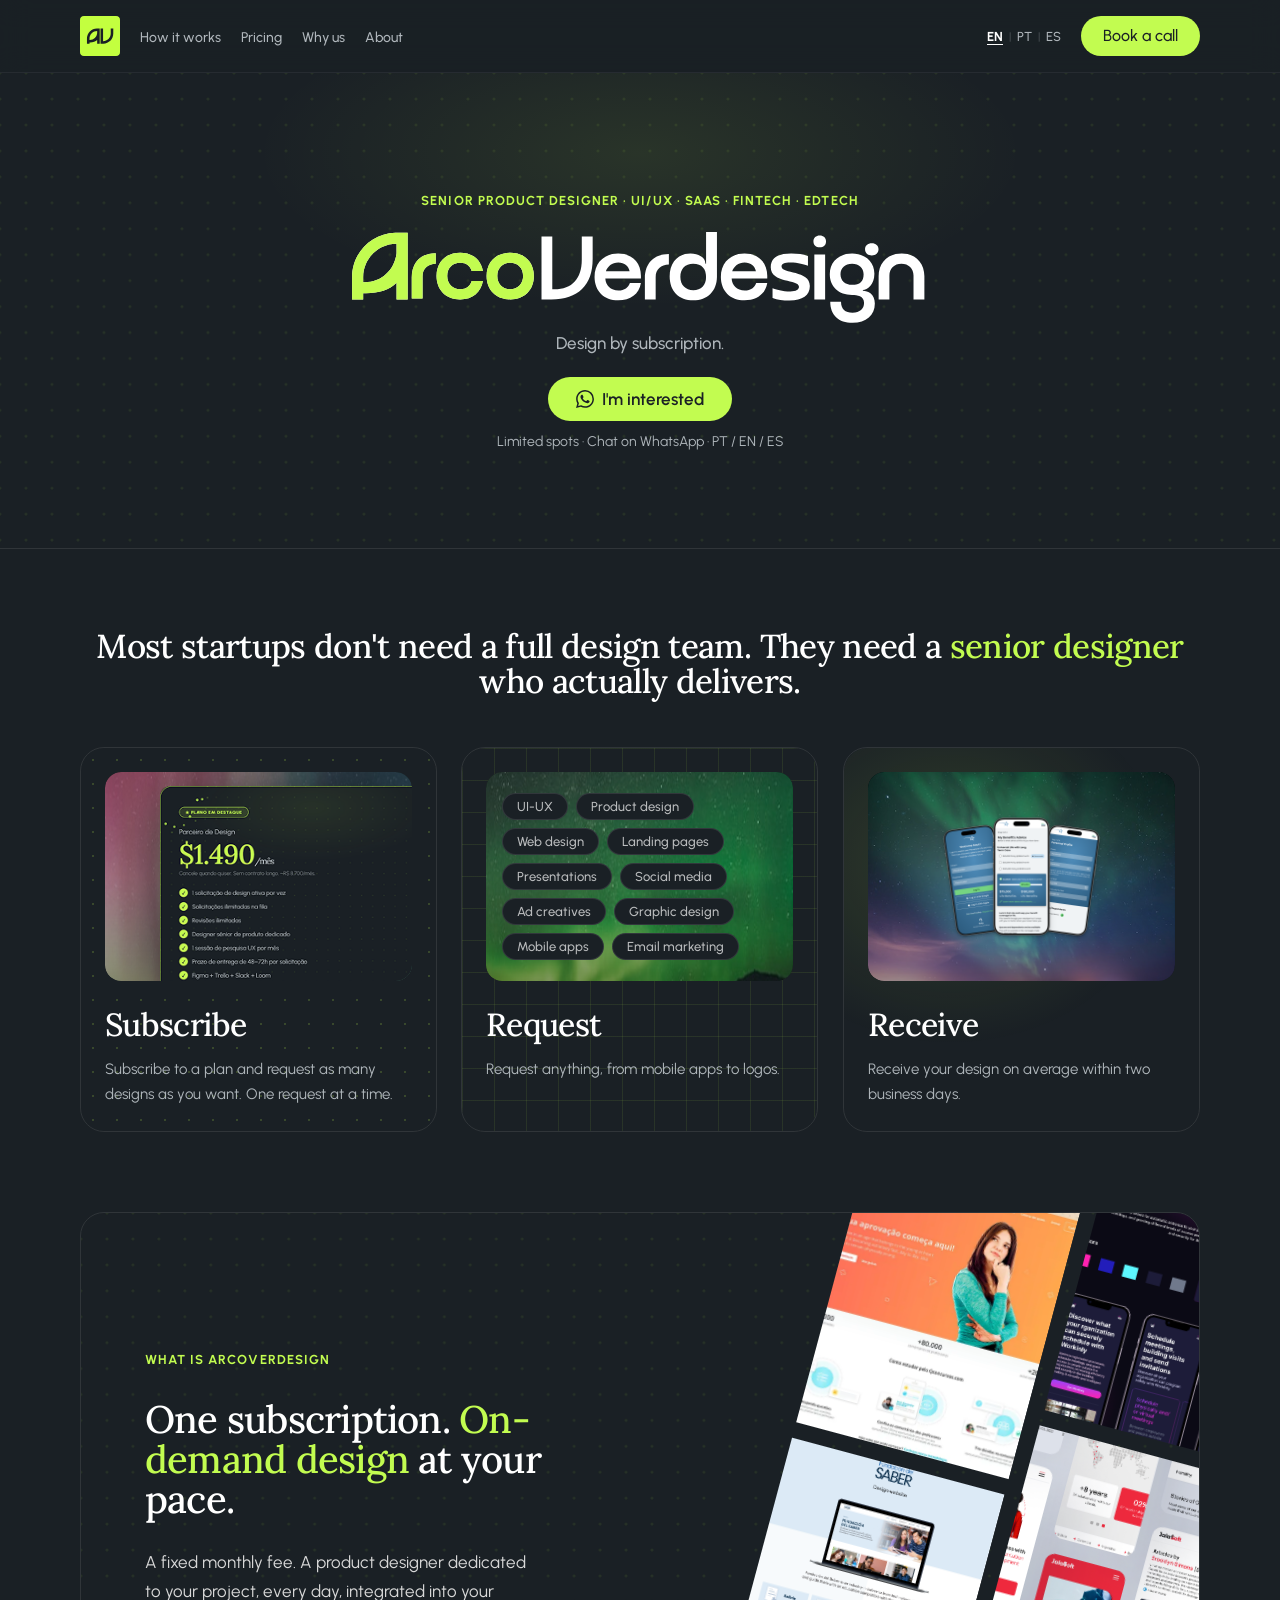
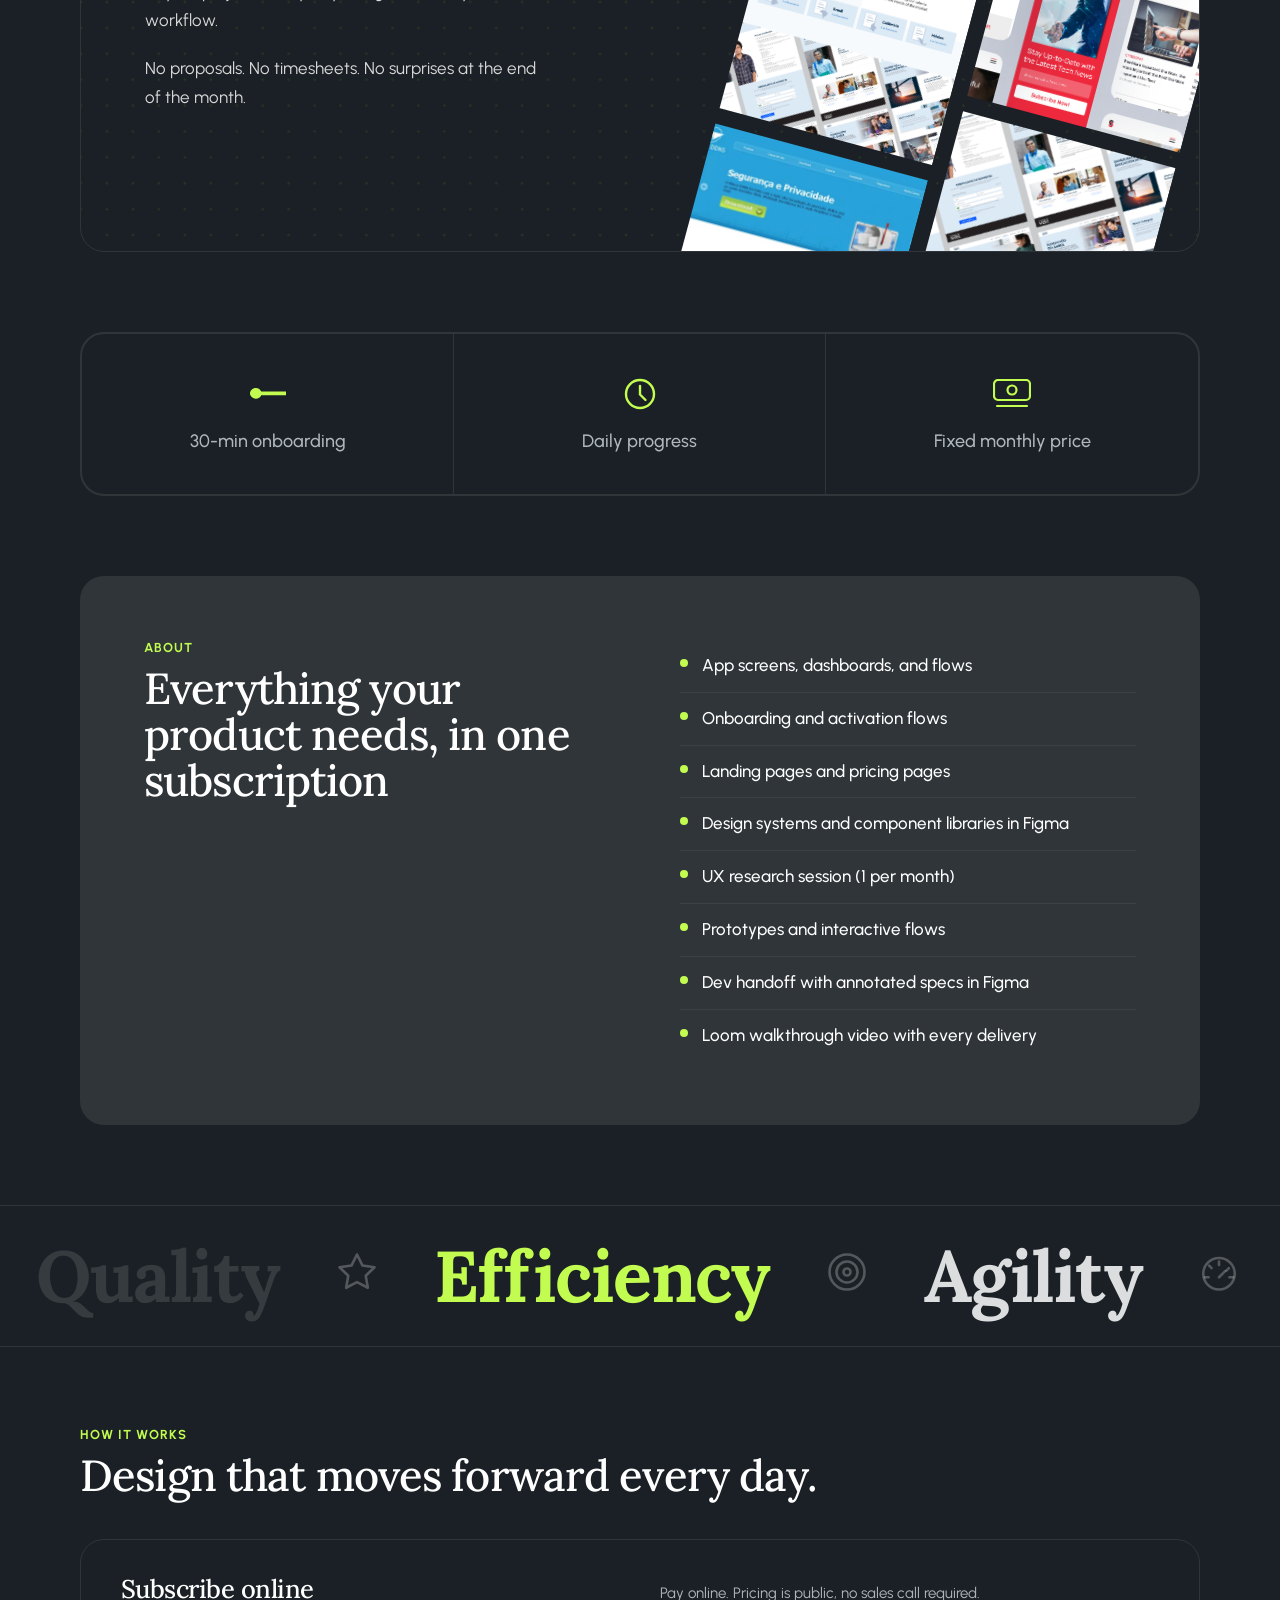
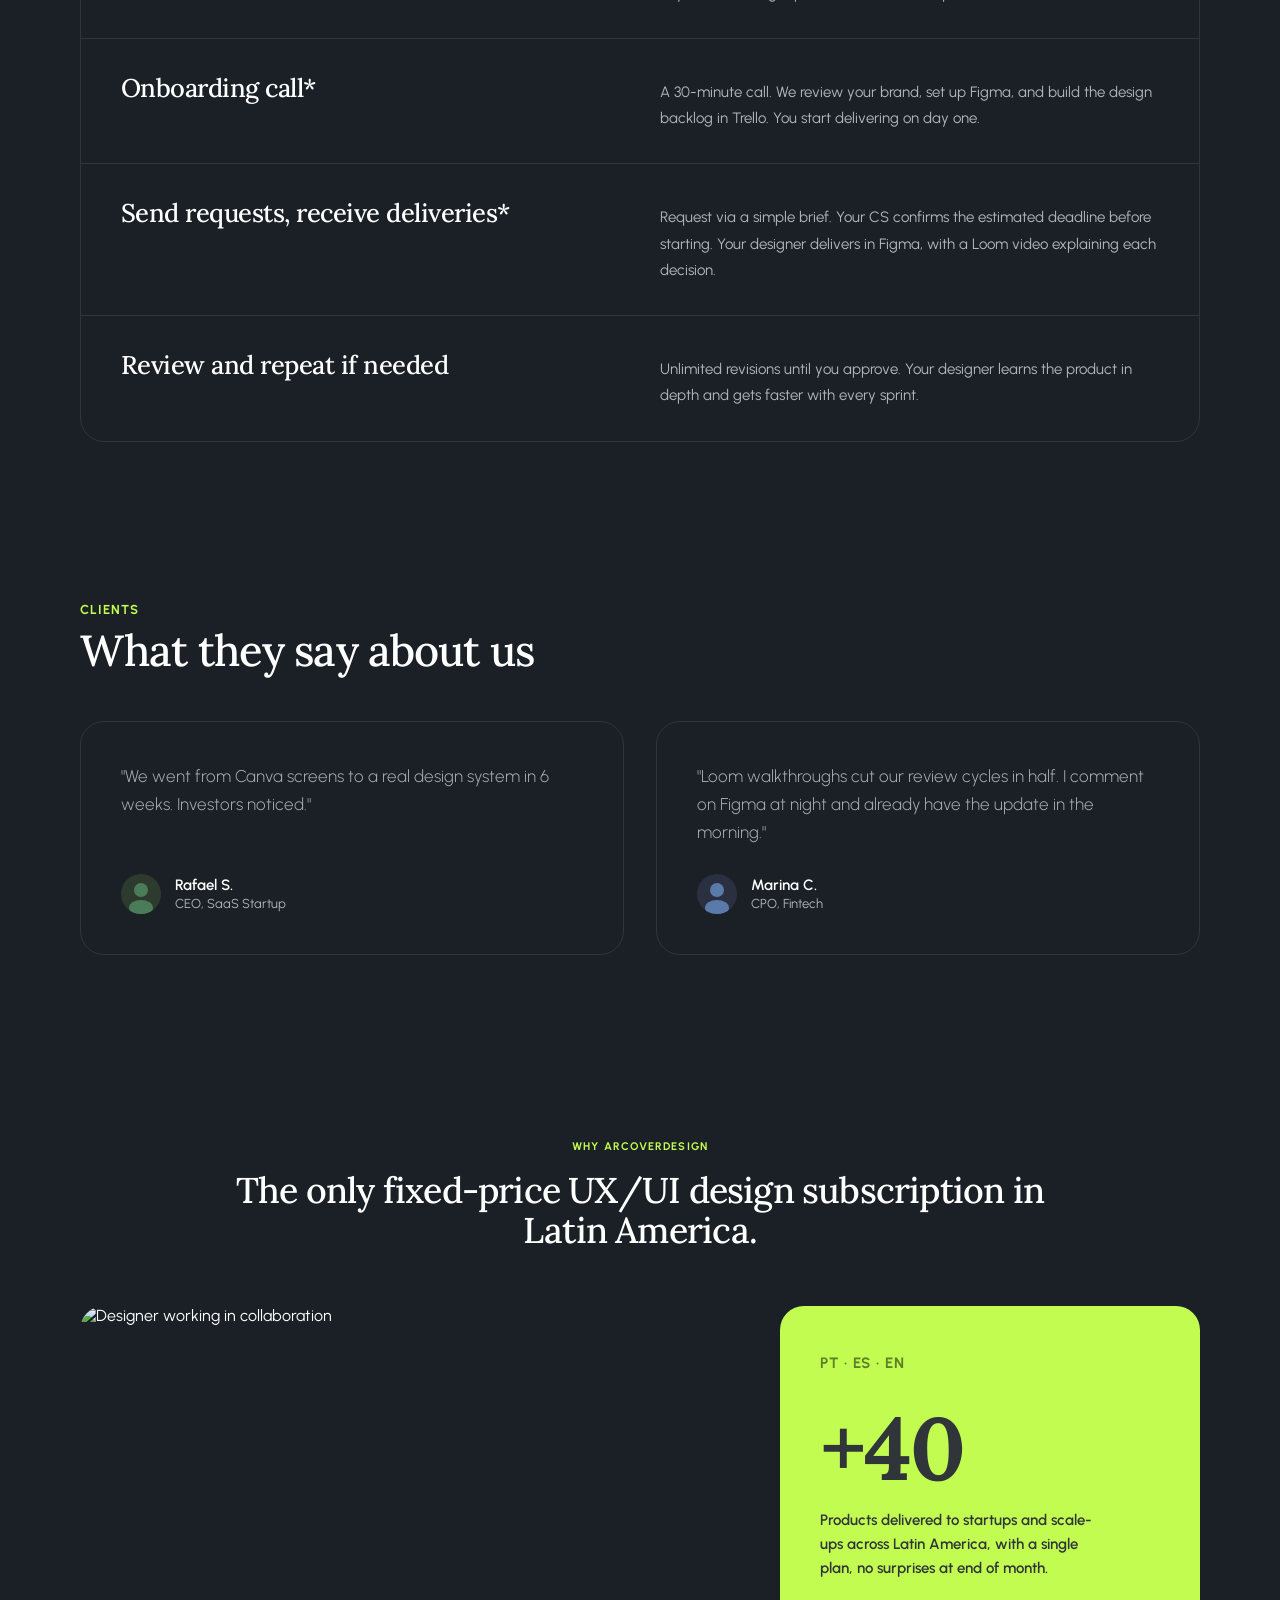
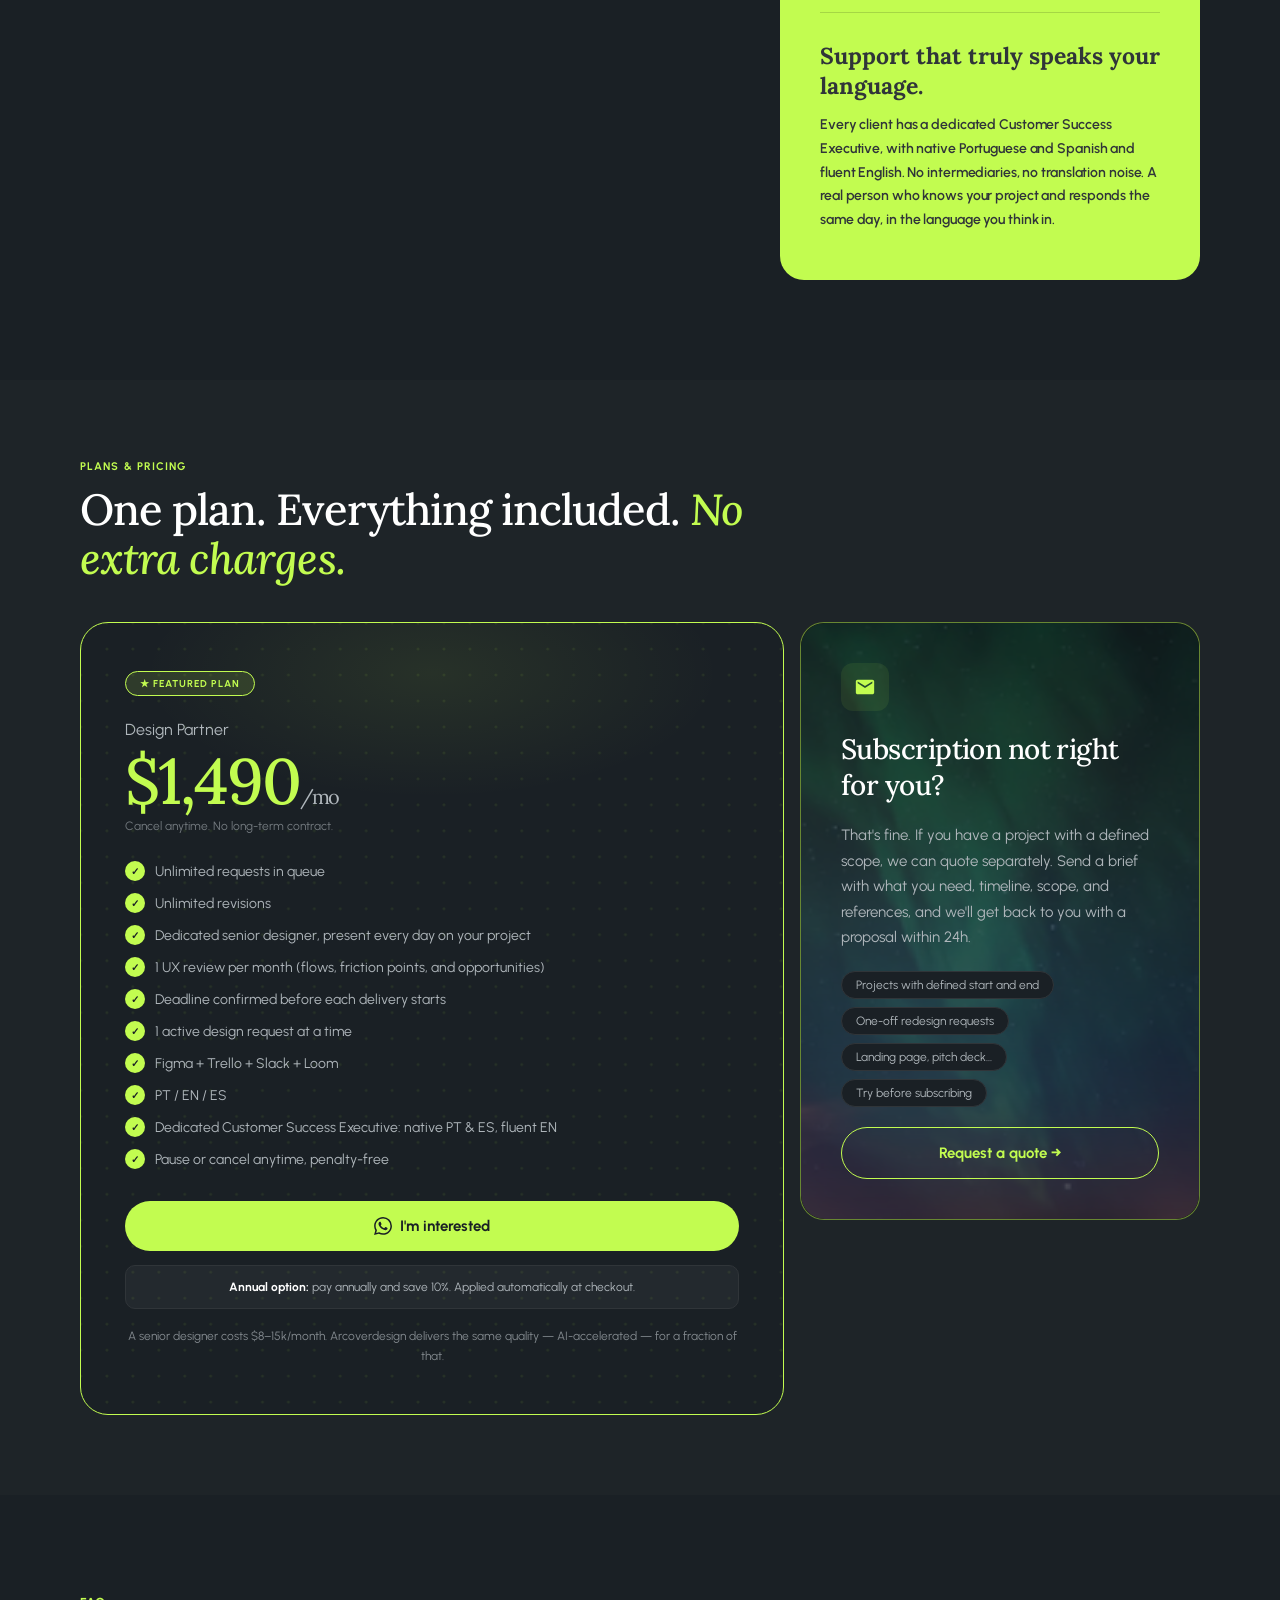
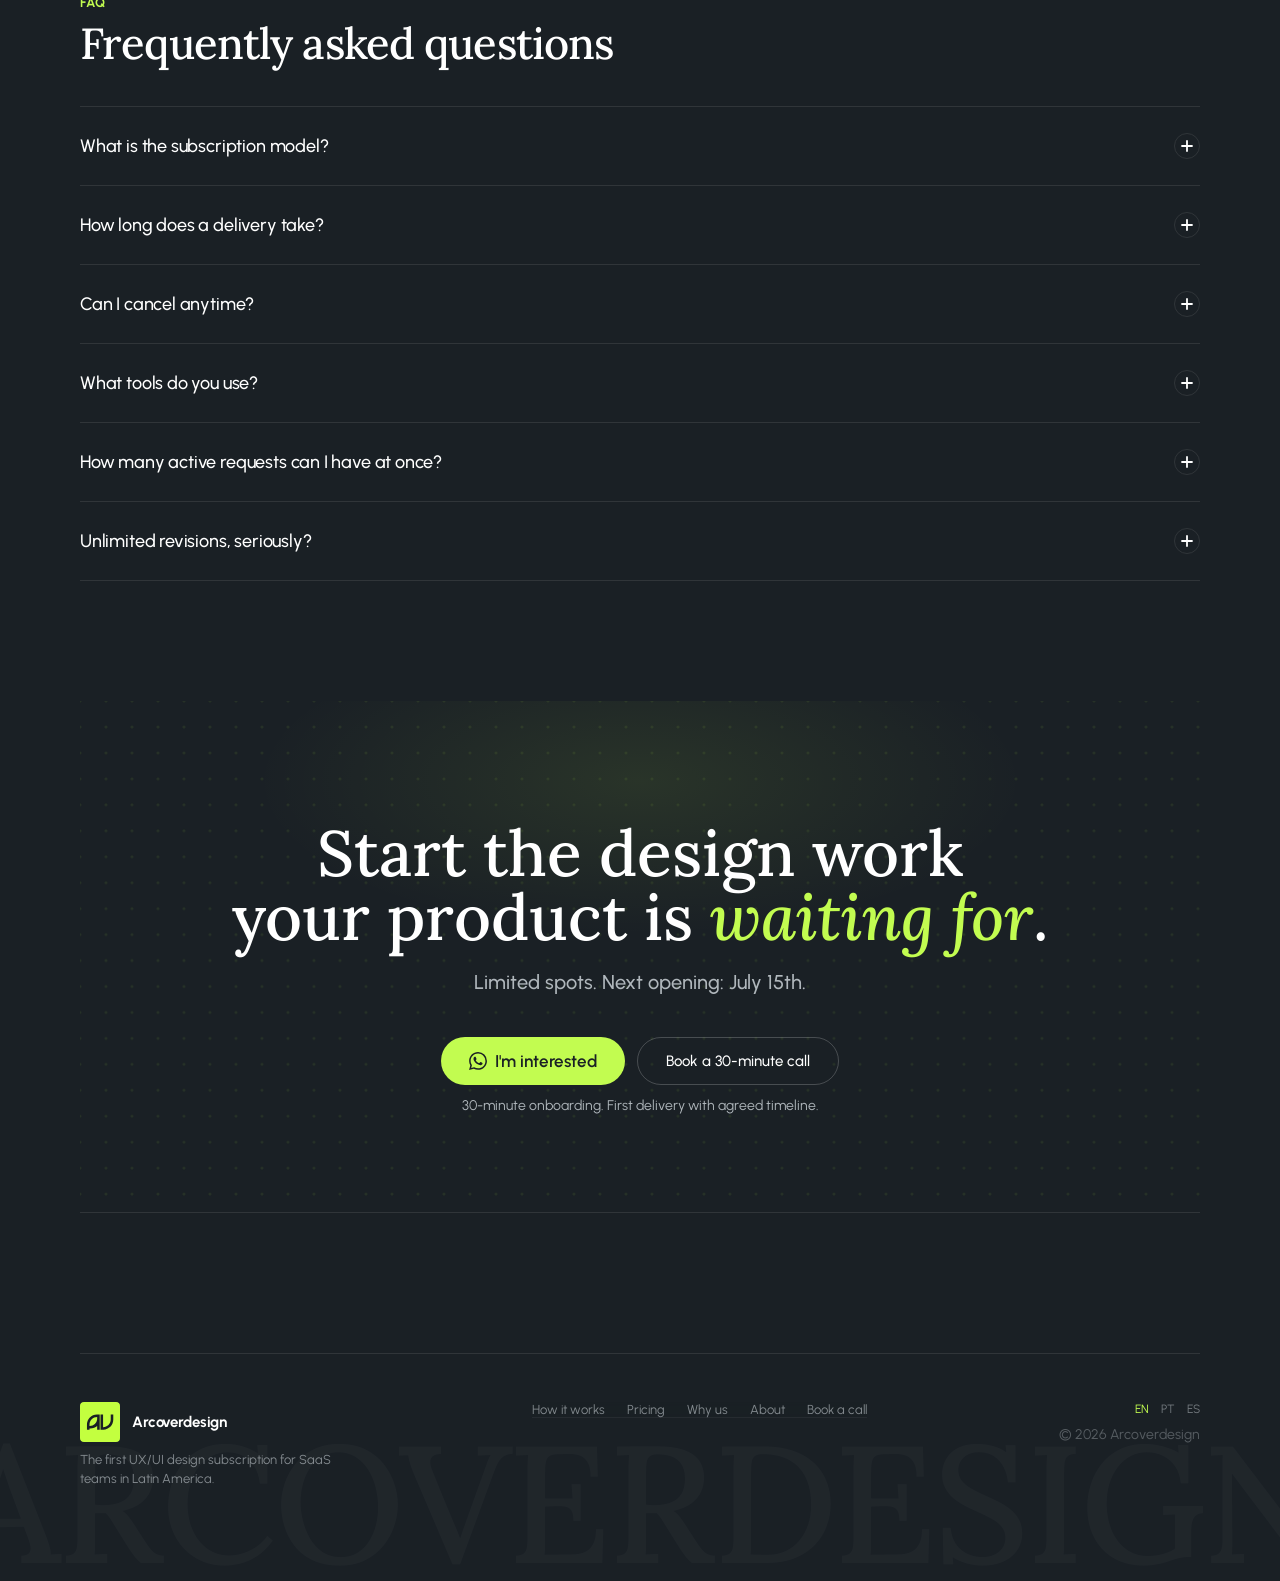
==== index.html @ 499653ff "feat: multilingual site EN/PT/ES with lang switcher and Tenho interesse CTAs Co-Authored-By: Claude " ====
<!DOCTYPE html><html lang="en" style="--accent: #C2FC50;"><head>

  <!-- Google tag (gtag.js) -->
  <script async src="https://www.googletagmanager.com/gtag/js?id=G-7QP7H2YDEG"></script>
  <script>
    window.dataLayer = window.dataLayer || [];
    function gtag(){dataLayer.push(arguments);}
    gtag('js', new Date());
    gtag('config', 'G-7QP7H2YDEG');
  </script>

  <meta charset="UTF-8">
  <meta name="viewport" content="width=device-width, initial-scale=1.0">
  <title>Arcoverdesign — UX/UI Design by Subscription</title>
  <link rel="alternate" hreflang="en" href="https://arcoverdesign.com/" />
  <link rel="alternate" hreflang="pt" href="https://arcoverdesign.com/pt/" />
  <link rel="alternate" hreflang="es" href="https://arcoverdesign.com/es/" />
  <link rel="alternate" hreflang="x-default" href="https://arcoverdesign.com/" />
  <script>
    (function() {
      var saved = localStorage.getItem('arcover-locale');
      if (saved) {
        var path = window.location.pathname;
        if (saved === 'pt' && !path.startsWith('/pt')) { window.location.replace('/pt/'); return; }
        if (saved === 'es' && !path.startsWith('/es')) { window.location.replace('/es/'); return; }
        return;
      }
      var lang = (navigator.language || navigator.userLanguage || 'en').slice(0, 2).toLowerCase();
      if (lang === 'pt') { localStorage.setItem('arcover-locale', 'pt'); window.location.replace('/pt/'); }
      else if (lang === 'es') { localStorage.setItem('arcover-locale', 'es'); window.location.replace('/es/'); }
      else { localStorage.setItem('arcover-locale', 'en'); }
    })();
  </script>
  <link rel="icon" type="image/svg+xml" href="assets/logo.svg">
  <link rel="shortcut icon" href="assets/logo.svg">
  <!-- Calendly popup widget -->
  <link href="https://assets.calendly.com/assets/external/widget.css" rel="stylesheet">
  <script src="https://assets.calendly.com/assets/external/widget.js" type="text/javascript" async></script>
  <script>
    /* ── CALENDLY URL — atualize aqui ─────────────────── */
    var CALENDLY_URL = 'https://calendly.com/joao-arcoverdesign/30min';
    var _calScrollY = 0;
    function openCalendly(e) {
      if (e) e.preventDefault();
      _calScrollY = window.scrollY;
      document.documentElement.classList.add('no-scroll');
      document.body.style.top = '-' + _calScrollY + 'px';
      Calendly.initPopupWidget({ url: CALENDLY_URL });
      // Restore scroll when overlay is removed
      var observer = new MutationObserver(function() {
        if (!document.querySelector('.calendly-overlay')) {
          document.documentElement.classList.remove('no-scroll');
          document.body.style.top = '';
          window.scrollTo(0, _calScrollY);
          observer.disconnect();
        }
      });
      observer.observe(document.body, { childList: true });
    }
  </script>

  <link rel="preconnect" href="https://fonts.googleapis.com">
  <link rel="preconnect" href="https://fonts.gstatic.com" crossorigin="">
  <link href="https://fonts.googleapis.com/css2?family=Lora:ital,wght@0,500;0,700;1,500&amp;family=Urbanist:wght@400;500;600;700&amp;display=swap" rel="stylesheet">
  
  
  
  <style>
    /* ── TOKENS ─────────────────────────────────── */
    :root {
      --bg:       #1A2025;
      --surface:  #303539;
      --border:   #303539;
      --accent:   #C2FC50;
      --white:    #FFFFFF;
      --muted:    #B0B7BC;
      --dim:      #D9D9D9;

      --font-title: 'Lora', Georgia, serif;
      --font-body:  'Urbanist', sans-serif;

      --r-card: 24px;
      --r-btn:  24px;
      --max-w:  1280px;
      --px:     80px;
    }

    *, *::before, *::after { box-sizing: border-box; margin: 0; padding: 0; }
    html { scroll-behavior: smooth; }
    @media (prefers-reduced-motion: reduce) { html { scroll-behavior: auto; } }

    /* Calendly scroll lock — overrides any Calendly-injected styles */
    html.no-scroll,
    html.no-scroll body {
      overflow: hidden !important;
    }
    html.no-scroll body {
      position: fixed !important;
      left: 0 !important;
      right: 0 !important;
      width: 100% !important;
    }

    /* Calendly overlay — solid dark background (all browsers) */
    .calendly-overlay,
    body .calendly-overlay,
    html body .calendly-overlay {
      background: rgba(0, 0, 0, 0.92) !important;
      background-color: rgba(0, 0, 0, 0.92) !important;
    }

    body {
      background: var(--bg);
      color: var(--white);
      font-family: var(--font-body);
      -webkit-font-smoothing: antialiased;
      -moz-osx-font-smoothing: grayscale;
      text-rendering: optimizeLegibility;
      overflow-x: hidden;
    }

    a { text-decoration: none; }

    .wrap {
      max-width: var(--max-w);
      margin: 0 auto;
      padding: 0 var(--px);
    }

    /* ── LOGO MARK SVG ──────────────────────────── */
    /* Recreated from Figma: two mirrored U-curves forming the AV monogram */
    .logo-mark {
      width: 40px; height: 40px;
      border-radius: 4px;
      overflow: hidden;
      flex-shrink: 0;
      display: flex; align-items: center; justify-content: center;
    }

    /* ── NAV ────────────────────────────────────── */
    nav {
      position: sticky; top: 0; z-index: 100;
      background: rgba(26,32,37,0.94);
      backdrop-filter: blur(14px);
      -webkit-backdrop-filter: blur(14px);
      border-bottom: 1px solid rgba(48,53,57,0.6);
    }
    .nav-inner {
      max-width: var(--max-w);
      margin: 0 auto;
      padding: 0 var(--px);
      height: 72px;
      display: flex; align-items: center; justify-content: space-between;
      flex-wrap: nowrap;
    }
    .nav-left { display: flex; align-items: center; gap: 20px; flex-shrink: 0; }
    .nav-links { display: flex; gap: 20px; list-style: none; flex-wrap: nowrap; }
    .nav-links a {
      color: var(--muted); font-size: 14px; font-weight: 500;
      white-space: nowrap; transition: color .15s;
    }
    .nav-links a:hover { color: var(--white); }

    /* ── HAMBURGER ──────────────────────────────── */
    .nav-hamburger {
      display: none;
      flex-direction: column; justify-content: center; align-items: center;
      gap: 5px;
      width: 40px; height: 40px;
      background: none; border: none; cursor: pointer;
      padding: 6px;
      border-radius: 8px;
      transition: background 0.2s;
      flex-shrink: 0;
    }
    .nav-hamburger:hover { background: rgba(255,255,255,0.07); }
    .nav-hamburger span {
      display: block; width: 22px; height: 2px;
      background: var(--white);
      border-radius: 2px;
      transition: transform 0.3s cubic-bezier(0.22,1,0.36,1), opacity 0.2s;
      transform-origin: center;
    }
    .nav-hamburger.open span:nth-child(1) { transform: translateY(7px) rotate(45deg); }
    .nav-hamburger.open span:nth-child(2) { opacity: 0; transform: scaleX(0); }
    .nav-hamburger.open span:nth-child(3) { transform: translateY(-7px) rotate(-45deg); }

    /* ── MOBILE DRAWER ──────────────────────────── */
    .nav-drawer {
      display: none;
      position: fixed; inset: 72px 0 0 0;
      background: #1A2025;
      z-index: 999;
      flex-direction: column;
      padding: 32px 24px 40px;
      opacity: 0;
      transform: translateY(-8px);
      transition: opacity 0.25s ease, transform 0.25s cubic-bezier(0.22,1,0.36,1);
      pointer-events: none;
    }
    .nav-drawer.open {
      opacity: 1;
      transform: translateY(0);
      pointer-events: all;
    }
    .nav-drawer ul {
      list-style: none;
      display: flex; flex-direction: column; gap: 0;
      border-top: 1px solid rgba(48,53,57,0.6);
    }
    .nav-drawer ul li a {
      display: block;
      padding: 18px 4px;
      font-size: 24px; font-weight: 600;
      font-family: var(--font-body);
      color: var(--white);
      border-bottom: 1px solid rgba(48,53,57,0.6);
      transition: color 0.2s, padding-left 0.2s;
      letter-spacing: -0.01em;
    }
    .nav-drawer ul li a:hover {
      color: var(--accent);
      padding-left: 8px;
    }
    .nav-drawer .drawer-cta {
      margin-top: 32px;
    }
    .nav-drawer .drawer-cta .btn {
      width: 100%; justify-content: center;
      font-size: 16px; padding: 14px 24px;
    }

    @media (max-width: 768px) {
      :root { --px: 20px; }

      .nav-links, .nav-inner > .btn { display: none; }
      .nav-hamburger { display: flex; }
      .nav-drawer { display: flex; }

      .nav-inner { padding: 0 20px; }
    }

    /* ── BUTTONS ────────────────────────────────── */
    .btn {
      display: inline-flex; align-items: center; gap: 10px;
      border-radius: var(--r-btn);
      font-family: var(--font-body); font-weight: 500;
      font-size: 16px; line-height: 24px;
      cursor: pointer; border: none;
      transition: opacity .18s, transform .15s;
      white-space: nowrap;
    }
    .btn:hover { transform: translateY(-2px); filter: brightness(1.12); }
    .btn:active { transform: translateY(0); }

    .btn-primary { background: var(--accent); color: var(--bg); padding: 8px 22px; }

    .btn-primary-icon {
      background: var(--accent); color: var(--bg);
      padding: 6px 6px 6px 16px; font-size: 16px;
    }
    .btn-arrow {
      width: 26px; height: 26px; border-radius: 50%;
      background: var(--white);
      display: flex; align-items: center; justify-content: center;
      flex-shrink: 0;
    }
    .btn-arrow svg { width: 10px; height: 10px; }

    .btn-hero {
      background: var(--accent); color: var(--bg);
      padding: 10px 28px; font-size: 17px; font-weight: 600;
      border-radius: var(--r-btn);
      display: inline-flex; align-items: center; gap: 8px;
    }

    /* ── SECTION UTILITIES ──────────────────────── */
    .eyebrow {
      font-weight: 700; font-size: 13px;
      letter-spacing: .08em; text-transform: uppercase;
      color: var(--accent); margin-bottom: 10px;
    }
    .section-h {
      font-family: var(--font-title); font-weight: 500;
      font-size: clamp(38px, 3.4vw, 52px);
      line-height: 1.06; letter-spacing: -0.02em;
      color: var(--white);
    }

    /* ── HERO ───────────────────────────────────── */
    .hero {
      padding: 0 0 80px !important;
    }
    .hero-box {
      border: none;
      border-bottom: 1px solid var(--border);
      border-radius: 0;
      padding: 120px 0 96px;
      text-align: center;
      position: relative;
      overflow: hidden;
    }
    /* Radial glow from reference file */
    .hero-box::before {
      content: '';
      position: absolute; top: -80px; left: 50%; transform: translateX(-50%);
      width: 800px; height: 320px;
      background: radial-gradient(ellipse, rgba(194,252,80,.09) 0%, transparent 68%);
      pointer-events: none;
      z-index: 0;
    }
    .hero-title {
      font-family: var(--font-title); font-weight: 500;
      font-size: clamp(56px, 6vw, 80px);
      line-height: 1.0; color: var(--white);
      margin-bottom: 18px;
    }
    .hero-sub {
      font-size: 20px; font-weight: 500; color: var(--muted);
      margin-bottom: 40px; line-height: 1.5;
    }
    .hero-cta { display: flex; flex-direction: column; align-items: center; gap: 10px; }
    .hero-note { font-size: 14px; color: var(--muted); white-space: nowrap; line-height: 1.5; }

    /* ── CARD BACKGROUND PATTERNS ──────────────── */

    /* Shared setup */
    .card { position: relative; overflow: hidden; }
    .card::before {
      content: '';
      position: absolute; inset: 0;
      border-radius: var(--r-card);
      pointer-events: none;
      z-index: 0;
    }
    .card > * { position: relative; z-index: 1; }

    /* Card 1 — Drifting dot grid */
    .card-dots::before {
      background-image: radial-gradient(circle, rgba(194,252,80,0.18) 1.5px, transparent 1.5px);
      background-size: 24px 24px;
      animation: dotsDrift 6s linear infinite;
    }
    @keyframes dotsDrift {
      from { background-position: 0 0; }
      to   { background-position: 24px 24px; }
    }

    /* Card 2 — Blueprint grid lines panning diagonally */
    .card-gridlines::before {
      background-image:
        linear-gradient(rgba(194,252,80,0.09) 1px, transparent 1px),
        linear-gradient(90deg, rgba(194,252,80,0.09) 1px, transparent 1px);
      background-size: 32px 32px;
      animation: gridPan 10s linear infinite;
    }
    @keyframes gridPan {
      from { background-position: 0 0, 0 0; }
      to   { background-position: 32px 32px, 32px 32px; }
    }

    /* Card 3 — Roving radial glow */
    .card-glow::before {
      background: radial-gradient(ellipse 90% 70% at 30% 30%, rgba(194,252,80,0.13) 0%, transparent 68%);
      animation: glowRoam 7s ease-in-out infinite alternate;
    }
    @keyframes glowRoam {
      0%   { background: radial-gradient(ellipse 90% 70% at 25% 25%, rgba(194,252,80,0.14) 0%, transparent 68%); }
      33%  { background: radial-gradient(ellipse 90% 70% at 75% 20%, rgba(194,252,80,0.10) 0%, transparent 68%); }
      66%  { background: radial-gradient(ellipse 90% 70% at 60% 80%, rgba(194,252,80,0.13) 0%, transparent 68%); }
      100% { background: radial-gradient(ellipse 90% 70% at 20% 70%, rgba(194,252,80,0.10) 0%, transparent 68%); }
    }

    @media (prefers-reduced-motion: reduce) {
      .card::before { animation: none; }
    }

    /* ── CARDS 2 & 3: AURORA BOREALIS REVEAL ──────── */
    .aurora-reveal {
      position: absolute;
      inset: 0;
      border-radius: 16px;
      overflow: hidden;
      background: #030c08;
      opacity: 1;
      z-index: 1;
    }

    /* Photo layer — slightly oversized to allow drift movement */
    .aurora-reveal::before {
      content: '';
      position: absolute;
      inset: -10%;
      background-image: var(--aurora-photo, none);
      background-size: cover;
      background-position: center;
      transition: transform 1.4s cubic-bezier(0.22, 1, 0.36, 1),
                  filter 1.4s cubic-bezier(0.22, 1, 0.36, 1);
      will-change: transform, filter;
    }
    .card:hover .aurora-reveal::before {
      transform: scale(1.18) translate(4%, -4%);
      filter: brightness(1.15) saturate(1.2);
    }

    /* Subtle dark vignette at bottom so card text sits cleanly */
    .aurora-reveal::after {
      content: '';
      position: absolute;
      inset: 0;
      background: linear-gradient(to bottom, rgba(0,0,0,0.05) 50%, rgba(0,0,0,0.35) 100%);
    }

    /* Content floats above aurora */
    .card-img-tags { position: relative; z-index: 2; }
    .card-glow .card-img img { position: relative; z-index: 2; }

    @media (prefers-reduced-motion: reduce) {
      .aurora-reveal::before,
      .aurora-reveal::after { animation: none; }
    }

    /* ── CARD 1: LEAVES BG + FLOATING MOCKUP ─────── */
    .card-img--leaves { overflow: hidden; }

    .leaves-bg {
      position: absolute !important;
      inset: 0;
      width: 100% !important; height: 100% !important;
      object-fit: cover !important;
      display: block;
      z-index: 1;
      transition: transform 0.9s cubic-bezier(0.22, 1, 0.36, 1) !important;
    }
    .card-dots:hover .leaves-bg { transform: scale(1.05) !important; }

    .mockup-float {
      position: absolute !important;
      bottom: -2px; right: 0;
      width: 82% !important; height: auto !important;
      object-fit: contain !important;
      object-position: bottom right;
      display: block;
      filter: drop-shadow(-6px 10px 32px rgba(0,0,0,0.65));
      z-index: 2;
      transition: transform 0.6s cubic-bezier(0.22, 1, 0.36, 1) !important;
    }
    .card-dots:hover .mockup-float { transform: scale(1.01) !important; }

    @media (prefers-reduced-motion: reduce) {
      .leaves-bg, .mockup-float { transition: none !important; }
    }

    /* ── HOW SECTION (3 cards) ──────────────────── */
    .how-title { margin-bottom: 48px; white-space: normal; font-size: clamp(22px, 2.6vw, 38px); text-align: center; }
    .cards-grid {
      display: grid; grid-template-columns: repeat(3,1fr); gap: 24px;
    }
    @media (max-width: 768px) {
      /* Global overflow fix */
      html, body { overflow-x: hidden !important; }
      .wrap { padding: 0 20px !important; }
      .sec { padding-left: 0 !important; padding-right: 0 !important; }

      /* Buttons — allow wrapping, no overflow */
      .btn, .btn-hero, .btn-white-outline {
        white-space: normal !important;
        text-align: center !important;
      }

      /* Section headings */
      .how-title { white-space: normal; }
      .section-h, .sec-title, .feature-title {
        font-size: clamp(28px, 7vw, 40px) !important;
        white-space: normal !important;
      }

      .cards-grid { grid-template-columns: 1fr; gap: 16px; }

      /* Final CTA title — 20% smaller */
      .hero-box .hero-title { font-size: 51px !important; }

      /* About section — hide photo, card full width */
      .about-grid { grid-template-columns: 1fr !important; }
      .about-photo { display: none !important; }
      .about-card { padding: 40px 24px !important; }

      /* Process list — single column */
      .process-item {
        grid-template-columns: 1fr !important;
        gap: 12px !important;
        padding: 24px 20px !important;
      }

      /* Footer langs + copyright align left */
      .footer-right-col { align-items: flex-start !important; }

      /* Fix note text cut on mobile */
      .hero-note { white-space: normal !important; text-align: center; }
      /* CTA section padding */
      .hero-box { padding: 80px 20px 60px !important; }

      /* Testimonials — single column */
      .test-grid { grid-template-columns: 1fr !important; gap: 16px !important; }
      .test-card { padding: 24px !important; }

      /* Tools — single column */
      .tools-grid { grid-template-columns: 1fr !important; }

      /* Pricing — single column */
      .pricing-wrap { grid-template-columns: 1fr !important; }

      /* Services box — stack vertically */
      .services-box {
        grid-template-columns: 1fr !important;
        gap: 32px !important;
        padding: 32px 24px !important;
      }
      .services-list li { font-size: 15px !important; line-height: 1.4 !important; }

      /* Stats bar — vertical stack, icon + text in one row */
      .stats-bar { grid-template-columns: 1fr !important; }
      .stat {
        flex-direction: row !important;
        align-items: center !important;
        gap: 16px !important;
        padding: 22px 24px !important;
        border-right: none !important;
        border-bottom: 1px solid var(--border) !important;
      }
      .stat:last-child { border-bottom: none !important; }
      .stat .stat-label { text-align: left !important; white-space: nowrap !important; }

      /* Feature section — stack vertically */
      .feature-box {
        display: flex !important;
        flex-direction: column !important;
        min-height: unset;
      }
      .feature-content {
        padding: 40px 24px 32px !important;
        gap: 20px;
        width: 100%;
      }
      .feature-visual {
        height: 380px;
        width: 100%;
      }
      /* Thumbnails: keep rotation, center in container */
      .mock-wrap {
        position: absolute;
        inset: 0;
        display: flex;
        align-items: center;
        justify-content: center;
        overflow: hidden;
      }
      .mock-cols {
        transform: rotate(15deg);
        gap: 10px;
        height: 700px;
      }
      .mock-col { width: 160px; gap: 10px; }
      .mock-col.shift { margin-top: -100px; }
      .mock-ph { width: 160px; height: 200px; }
      .mock-ph.sm { height: 140px; }
      .mock-ph.lg { height: 260px; }
    }

    /* Scroll-in: cards start invisible and slide up */
    .card {
      border: 1px solid var(--border);
      border-radius: var(--r-card);
      padding: 24px;
      display: flex; flex-direction: column;
      transform-style: preserve-3d;
      /* hover lift + glow */
      transition:
        transform 0.38s cubic-bezier(0.22, 1, 0.36, 1),
        border-color 0.3s ease,
        box-shadow 0.38s cubic-bezier(0.22, 1, 0.36, 1);
      will-change: transform;
      /* scroll-in initial state */
      opacity: 0;
      translate: 0 40px;
    }
    .card.card-visible {
      opacity: 1;
      translate: 0 0;
      transition:
        opacity 0.6s cubic-bezier(0.22, 1, 0.36, 1),
        translate 0.6s cubic-bezier(0.22, 1, 0.36, 1),
        transform 0.38s cubic-bezier(0.22, 1, 0.36, 1),
        border-color 0.3s ease,
        box-shadow 0.38s cubic-bezier(0.22, 1, 0.36, 1);
    }
    .card:hover {
      border-color: rgba(194, 252, 80, 0.35);
      box-shadow: 0 20px 60px rgba(0,0,0,0.4), 0 0 0 1px rgba(194,252,80,0.12), 0 0 40px rgba(194,252,80,0.06);
    }

    .card-img {
      border-radius: 16px;
      background: var(--surface);
      overflow: hidden;
      margin-bottom: 24px;
      aspect-ratio: 373/254;
      position: relative;
    }
    .card-img img {
      width: 100%; height: 100%;
      object-fit: cover; display: block;
      transition: transform 0.55s cubic-bezier(0.22, 1, 0.36, 1);
    }
    .card:hover .card-img img {
      transform: scale(1.06);
    }

    @media (prefers-reduced-motion: reduce) {
      .card { opacity: 1; translate: none; transition: none; }
      .card:hover { transform: none; }
      .card-img img { transition: none; }
    }
    .card-img-tags {
      width: 100%; height: 100%;
      display: flex; flex-wrap: wrap;
      gap: 8px; padding: 20px 16px;
      align-content: center;
      align-items: center;
      justify-content: flex-start;
    }
    .card-img-tags .tag { white-space: nowrap; }
    .tag {
      border: 1px solid rgba(255,255,255,0.1);
      border-radius: 20px;
      padding: 5px 14px;
      font-size: 13px; font-weight: 500;
      color: rgba(255,255,255,0.7);
      background: var(--bg);
      transition: background 0.2s, color 0.2s, border-color 0.2s;
      cursor: default;
    }
    .tag:hover {
      background: var(--accent);
      color: #000;
      border-color: var(--accent);
    }
    .card-title {
      font-family: var(--font-title); font-weight: 500;
      font-size: 32px; line-height: 1.25;
      letter-spacing: -0.02em; color: var(--white);
      margin-bottom: 8px;
    }
    .card-body { font-size: 15px; line-height: 1.65; color: var(--muted); font-family: var(--font-body); margin-top: 4px; }

    /* ── FEATURE BOX ────────────────────────────── */
    .feature-box {
      background: var(--bg);
      border: 1px solid var(--border);
      border-radius: var(--r-card);
      overflow: hidden;
      display: grid; grid-template-columns: 1fr 1fr;
      min-height: 640px;
      position: relative;
      transition: border-color 0.3s ease, box-shadow 0.38s cubic-bezier(0.22, 1, 0.36, 1);
    }
    .feature-box:hover {
      border-color: rgba(194, 252, 80, 0.35);
      box-shadow: 0 20px 60px rgba(0,0,0,0.4), 0 0 0 1px rgba(194,252,80,0.12), 0 0 40px rgba(194,252,80,0.06);
    }
    .feature-content {
      padding: 72px 64px;
      display: flex; flex-direction: column;
      gap: 28px; justify-content: center;
      position: relative; z-index: 1;
    }
    .feature-title {
      font-family: var(--font-title); font-weight: 500;
      font-size: clamp(34px, 3vw, 48px);
      line-height: 1.05; letter-spacing: -0.02em; color: var(--white);
    }
    .feature-desc {
      font-size: 17px; line-height: 1.7; color: var(--dim); max-width: 400px; font-family: var(--font-body);
    }
    .feature-visual {
      position: relative; overflow: hidden; background: transparent;
    }
    /* rotated mockup columns */
    .mock-wrap {
      position: absolute; inset: 0;
      display: flex; align-items: center; justify-content: center;
      overflow: hidden;
    }
    .mock-cols {
      display: flex; gap: 16px;
      transform: rotate(15deg) translate(80px,-60px);
      transform-style: preserve-3d;
      transition: transform .4s cubic-bezier(.22,1,.36,1);
      height: 900px;
      align-items: flex-start;
    }
    .mock-col { display: flex; flex-direction: column; gap: 16px; width: 220px; flex-shrink: 0; }
    .mock-col.shift { margin-top: -140px; }
    .mock-ph {
      width: 220px; height: 280px;
      border-radius: 0;
      overflow: hidden;
      flex-shrink: 0;
    }
    .mock-ph.sm { height: 200px; }
    .mock-ph.lg { height: 360px; }

    /* ── MOCK COLUMNS ANIMATION ─────────────── */
    .mock-col.shift {
      animation: scrollDown 3s ease-out 1 forwards;
    }
    .mock-col:not(.shift) {
      animation: scrollUp 3s ease-out 1 forwards;
    }
    @keyframes scrollDown {
      0%   { transform: translateY(-60px); opacity: 0.2; }
      100% { transform: translateY(0px);   opacity: 1; }
    }
    @keyframes scrollUp {
      0%   { transform: translateY(60px);  opacity: 0.2; }
      100% { transform: translateY(0px);   opacity: 1; }
    }

    /* Hover tilt on the whole visual — handled by JS mousemove */
    .feature-visual { perspective: 1200px; }

    /* ── LUMINANCE TEXT EFFECT ────────────────── */
    .luminance {
      background: 50% 100% / 300% 300% no-repeat
                  radial-gradient(ellipse at bottom, #fff, transparent, transparent);
      -webkit-background-clip: text;
      background-clip: text;
      color: transparent;
      animation: reveal 2000ms ease-in-out forwards 200ms,
                 glow 1500ms linear 2 2200ms;
    }
    .luminance.glow-hover {
      animation: glow-only 1500ms linear 2;
    }
    @keyframes reveal {
      0%   { letter-spacing: -8px; background-size: 50% 50%; }
      80%  { letter-spacing: 6px; }
      100% { background-size: 300% 300%; letter-spacing: normal; }
    }
    @keyframes glow {
      0%, 100% { text-shadow: none; }
      40%       { text-shadow: 0 0 20px rgba(255,255,255,0.9), 0 0 60px rgba(255,255,255,0.4); }
    }
    @keyframes glow-only {
      0%, 100% { text-shadow: none; }
      40%       { text-shadow: 0 0 20px rgba(255,255,255,0.9), 0 0 60px rgba(255,255,255,0.4); }
    }

    /* ── STATS BAR ──────────────────────────────── */
    .stats-bar {
      border: 2px solid var(--border);
      border-radius: var(--r-card);
      display: grid; grid-template-columns: repeat(3,1fr);
    }
    .stat {
      padding: 40px 24px;
      display: flex; flex-direction: column;
      align-items: center; gap: 14px;
      border-right: 1px solid var(--border);
    }
    .stat:last-child { border-right: none; }
    .stat-icon { width: 40px; height: 40px; display: flex; align-items: center; justify-content: center; }
    .stat-label {
      font-size: 22px; font-weight: 500;
      color: var(--muted); text-align: center; line-height: 1.45;
    }

    /* ── SERVICES BOX ───────────────────────────── */
    .services-box {
      background: var(--surface);
      border-radius: var(--r-card);
      padding: 64px;
      display: grid; grid-template-columns: 1fr 1fr;
      gap: 80px; align-items: start;
    }
    .services-list { list-style: none; }
    .services-list li {
      font-size: 17px; font-weight: 500;
      line-height: 1.4; color: var(--white);
      border-bottom: 1px solid rgba(255,255,255,0.06);
      display: flex; align-items: flex-start; gap: 14px;
      padding: 14px 0;
    }
    .services-list li:last-child { border-bottom: none; }
    .services-list li::before {
      content: '';
      width: 8px; height: 8px;
      background: var(--accent);
      border-radius: 50%;
      flex-shrink: 0;
      margin-top: 5px;
    }

    /* ── MARQUEE ────────────────────────────────── */
    .marquee-wrap {
      overflow: hidden; padding: 24px 0;
      border-top: 1px solid var(--border);
      border-bottom: 1px solid var(--border);
    }
    .marquee-track {
      display: flex; white-space: nowrap;
      animation: marquee 22s linear infinite;
    }
    .marquee-track:hover { animation-play-state: paused; }
    @keyframes marquee {
      from { transform: translateX(0); }
      to   { transform: translateX(-50%); }
    }
    .mq-word {
      font-family: var(--font-title); font-size: 72px;
      font-weight: 700; letter-spacing: -0.02em;
      padding: 0 36px; user-select: none;
    }
    .mq-word.dim   { color: rgba(255,255,255,0.12); }
    .mq-word.hi    { color: var(--accent); }
    .mq-word.outline {
      color: rgba(255,255,255,0.85);
    }
    .mq-icon {
      display: inline-flex; align-items: center; justify-content: center;
      vertical-align: middle; margin: 0 20px;
      color: rgba(255,255,255,0.25);
      position: relative; top: -4px;
    }
    .mq-icon svg { width: 42px; height: 42px; }

    /* ── PROCESS LIST ───────────────────────────── */
    .process-list { margin-top: 40px; border: 1px solid var(--border); border-radius: 24px; overflow: hidden; }
    .process-item {
      display: grid; grid-template-columns: 1fr 1fr;
      gap: 40px; padding: 32px 40px;
      border-bottom: 1px solid var(--border);
      align-items: baseline;
    }
    .process-item:last-child { border-bottom: none; }
    .p-step {
      font-family: var(--font-title); font-weight: 500;
      font-size: clamp(20px, 2vw, 28px); letter-spacing: -0.02em;
      color: var(--white); line-height: 1.3;
    }
    .p-desc { font-size: 15px; line-height: 1.75; color: var(--muted); font-family: var(--font-body); max-width: 560px; }

    /* ── TESTIMONIALS ───────────────────────────── */
    .test-grid {
      display: grid; grid-template-columns: repeat(2,1fr);
      gap: 32px; margin-top: 48px;
    }
    .test-card {
      background: transparent;
      border: 1px solid var(--border);
      border-radius: var(--r-card);
      padding: 40px;
      display: flex; flex-direction: column; gap: 28px;
    }
    .test-quote {
      font-family: var(--font-title); font-style: normal;
      font-size: 22px; line-height: 1.55; color: var(--white);
      font-weight: 500;
    }
    .test-author { display: flex; align-items: center; gap: 14px; margin-top: auto; }
    .test-avatar {
      width: 40px; height: 40px; border-radius: 50%;
      background: var(--accent);
      display: flex; align-items: center; justify-content: center;
      font-weight: 700; font-size: 13px; color: var(--bg); flex-shrink: 0;
    }
    .test-name { font-weight: 600; font-size: 15px; color: var(--white); }
    .test-role { font-size: 13px; color: var(--muted); margin-top: 2px; }

    /* ── FAQ ────────────────────────────────────── */
    .faq-list { margin-top: 40px; }
    .faq-item { border-bottom: 1px solid var(--border); }
    .faq-item:first-child { border-top: 1px solid var(--border); }
    .faq-q {
      width: 100%; background: none; border: none;
      color: var(--white); font-family: var(--font-body);
      font-size: 18px; font-weight: 500; text-align: left;
      padding: 26px 0; cursor: pointer;
      display: flex; justify-content: space-between; align-items: center; gap: 24px;
      transition: color .15s;
    }
    .faq-q:hover { color: var(--accent); }
    .faq-icon {
      width: 26px; height: 26px; border-radius: 50%;
      border: 1.5px solid var(--surface); flex-shrink: 0;
      display: flex; align-items: center; justify-content: center;
      transition: transform .25s, border-color .2s;
    }
    .faq-item.open .faq-icon { transform: rotate(45deg); border-color: var(--accent); }
    .faq-a {
      font-size: 16px; line-height: 1.75; color: var(--muted); font-family: var(--font-body);
      max-height: 0; overflow: hidden;
      transition: max-height .35s ease, padding-bottom .3s;
    }
    .faq-item.open .faq-a { max-height: 400px; padding-bottom: 26px; }

    /* ── LABEL ───────────────────────────────── */
    .label {
      font-size: 11px; font-weight: 700;
      letter-spacing: .1em; text-transform: uppercase;
      color: var(--accent); margin-bottom: 4px;
    }
    h2.sec-title {
      font-family: var(--font-title);
      font-size: clamp(28px, 3.4vw, 46px);
      font-weight: 500; letter-spacing: -.022em;
      line-height: 1.12; color: var(--white);
      margin-bottom: 0;
    }
    h2.sec-title .accent-word { color: var(--accent); font-style: italic; }
    .section-hdr { max-width: 700px; display: flex; flex-direction: column; gap: 8px; margin-bottom: 40px; }

    /* ── BG ALTERNATES ──────────────────────── */
    .bg-alt { background: #1e2428; }
    .bg-base { background: var(--bg); }
    .sec-inner { max-width: var(--max-w); margin: 0 auto; padding: 80px var(--px); }

    /* ── TOOLS ──────────────────────────────── */
    .tools-grid { display: grid; grid-template-columns: repeat(4,1fr); gap: 16px; }
    .tool-card {
      background: var(--bg); border: 1px solid var(--border);
      border-radius: var(--r-card); padding: 28px 24px;
      display: flex; flex-direction: column; gap: 16px;
      transition: border-color .3s, transform .3s;
    }
    .tool-card:hover { border-color: var(--accent); transform: translateY(-3px); }
    .tool-icon { width: 48px; height: 48px; border-radius: 12px; display: flex; align-items: center; justify-content: center; flex-shrink: 0; }
    .tool-name { font-family: var(--font-title); font-size: 17px; font-weight: 500; color: var(--white); }
    .tool-desc { font-size: 13px; color: var(--muted); line-height: 1.6; font-family: var(--font-body); margin-top: 6px; }

    /* ── WHY ────────────────────────────────── */
    .why-card {
      background: var(--surface); border: 1px solid var(--accent);
      border-radius: var(--r-card); padding: 40px;
      display: flex; flex-direction: column; gap: 14px; max-width: 720px;
    }
    .why-card-title { font-family: var(--font-title); font-size: 20px; font-weight: 500; letter-spacing: -.02em; color: var(--white); }
    .why-card-desc { font-size: 15px; color: var(--muted); line-height: 1.75; font-family: var(--font-body); }

    /* ── PRICING ─────────────────────────────── */
    .pricing-wrap { display: grid; grid-template-columns: 1fr 400px; gap: 16px; align-items: start; margin-top: 40px; }
    .pricing-card {
      background: var(--bg); border: 1px solid var(--accent);
      border-radius: 28px; padding: 48px 44px;
      position: relative; overflow: hidden;
    }
    .pricing-card::before {
      content: '';
      position: absolute; top: -80px; left: 50%; transform: translateX(-50%);
      width: 600px; height: 260px;
      background: radial-gradient(ellipse, rgba(194,252,80,.08) 0%, transparent 68%);
      pointer-events: none; z-index: 0;
    }
    .pricing-card > * { position: relative; z-index: 1; }
    .pricing-badge {
      display: inline-flex; align-items: center; gap: 6px;
      background: rgba(194,252,80,.12); border: 1px solid var(--accent);
      color: var(--accent); padding: 5px 14px; border-radius: 100px;
      font-size: 10px; font-weight: 700; letter-spacing: .1em; text-transform: uppercase; margin-bottom: 24px;
    }
    .pricing-name { font-size: 16px; font-weight: 400; color: var(--muted); margin-bottom: 10px; }
    .pricing-amount { font-family: var(--font-title); font-size: 64px; font-weight: 500; letter-spacing: -.03em; line-height: 1; color: var(--accent); margin-bottom: 6px; }
    .pricing-amount span { font-size: 20px; font-weight: 400; color: var(--muted); }
    .pricing-note { font-size: 12px; color: var(--muted); opacity:.6; margin-bottom: 28px; }
    .pricing-features { list-style: none; display: flex; flex-direction: column; gap: 12px; margin-bottom: 32px; }
    .pricing-features li { display: flex; align-items: center; gap: 10px; font-size: 14px; color: var(--muted); }
    .chk { width: 20px; height: 20px; background: var(--accent); border-radius: 50%; display: flex; align-items: center; justify-content: center; font-size: 10px; font-weight: 800; color: #1A2025; flex-shrink: 0; }
    .btn-lime-block {
      display: flex; align-items: center; justify-content: center; gap: 8px; text-align: center; background: var(--accent); color: #1A2025;
      padding: 16px 32px; border-radius: 100px;
      font-family: var(--font-body); font-size: 15px; font-weight: 700;
      transition: opacity .15s, transform .2s, box-shadow .2s; position: relative; overflow: hidden;
    }
    .btn-lime-block:hover { transform: translateY(-2px); background: #d4ff60; box-shadow: 0 8px 32px rgba(194,252,80,.35); }
    .pricing-annual { margin-top: 14px; background: rgba(255,255,255,.04); border: 1px solid var(--border); border-radius: 10px; padding: 12px 16px; font-size: 12px; color: var(--muted); line-height: 1.5; text-align: center; }
    .pricing-annual strong { color: var(--white); }
    .pricing-footnote { margin-top: 18px; font-size: 12px; color: var(--muted); text-align: center; line-height: 1.6; opacity: .7; }
    .pricing-alt { background: var(--surface); border: 1px solid var(--border); border-radius: 28px; padding: 40px; display: flex; flex-direction: column; gap: 20px; position: relative; overflow: hidden; }
    .pricing-alt::before { display: none; }
    .pricing-alt > * { position: relative; z-index: 1; }
    .pricing-alt .aurora-reveal { position: absolute !important; z-index: 0 !important; opacity: 0.45; border-radius: 24px; transition: opacity 0.6s ease; }
    .pricing-alt:hover .aurora-reveal { opacity: 0.65; }
    .pricing-alt:hover .aurora-reveal::before {
      transform: scale(1.12) translate(3%, -3%);
      filter: brightness(1.1) saturate(1.15);
    }
    .alt-icon { width: 48px; height: 48px; background: rgba(194,252,80,.08); border-radius: 12px; display: flex; align-items: center; justify-content: center; }
    .alt-title { font-family: var(--font-title); font-size: 28px; font-weight: 500; letter-spacing: -.02em; color: var(--white); }
    .alt-desc { font-size: 15px; color: var(--muted); line-height: 1.7; font-family: var(--font-body); }
    .alt-pills { display: flex; flex-wrap: wrap; gap: 8px; }
    .alt-pill { background: var(--bg); border: 1px solid var(--border); border-radius: 100px; padding: 6px 14px; font-size: 12px; color: var(--muted); }
    .btn-outline-alt { display: block; background: transparent; color: var(--accent); border: 1px solid var(--accent); text-align: center; padding: 16px 32px; border-radius: 100px; font-family: var(--font-body); font-size: 15px; font-weight: 700; transition: transform .2s, filter .2s, box-shadow .2s; }
    .btn-outline-alt:hover { transform: translateY(-2px); filter: brightness(1.12); box-shadow: 0 8px 28px rgba(194,252,80,.2); }

    /* ── INCLUDED ────────────────────────────── */
    .included-split { display: grid; grid-template-columns: 1fr 1fr; gap: 24px; }
    .inc-card { background: var(--surface); border: 1px solid var(--border); border-radius: var(--r-card); padding: 32px; }
    .inc-title { font-size: 11px; font-weight: 700; letter-spacing: .1em; text-transform: uppercase; color: var(--accent); margin-bottom: 20px; }
    .inc-list { list-style: none; display: flex; flex-direction: column; gap: 10px; }
    .inc-list li { display: flex; gap: 10px; font-size: 14px; color: var(--muted); line-height: 1.45; }
    .inc-list li::before { content: '→'; color: var(--accent); flex-shrink: 0; }
    .oos-list li::before { content: '×'; color: rgba(255,255,255,.3); }
    .oos-list li { color: rgba(255,255,255,.3); }

    /* ── TESTIMONIALS 3-col ──────────────────── */
    .test-grid-3 { display: grid; grid-template-columns: repeat(3,1fr); gap: 16px; margin-top: 44px; }
    .testi-card { background: var(--surface); border: 1px solid var(--border); border-radius: var(--r-card); padding: 30px; display: flex; flex-direction: column; gap: 16px; transition: transform .3s, border-color .3s; }
    .testi-card:hover { transform: translateY(-4px); border-color: rgba(255,255,255,.12); }
    .testi-stars { display: flex; gap: 3px; }
    .testi-stars span { color: var(--accent); font-size: 13px; }
    .testi-quote { font-size: 14px; font-style: italic; line-height: 1.75; color: var(--white); flex: 1; }
    .testi-author { font-size: 12px; font-weight: 600; color: var(--muted); opacity: .7; }

    /* ── ABOUT ───────────────────────────────── */
    .about-body { max-width: 640px; }
    .about-body p { font-size: 15px; color: var(--muted); line-height: 1.8; margin-bottom: 18px; font-family: var(--font-body); }

    /* ── FINAL CTA ───────────────────────────── */
    .final-cta-wrap { padding: 0 var(--px) 80px; }
    .final-cta {
      background: var(--bg); border: 1px solid var(--accent);
      border-radius: 28px; padding: 96px 60px;
      text-align: center; position: relative; overflow: hidden;
    }
    .final-cta::before { content: ''; position: absolute; top: -100px; left: 50%; transform: translateX(-50%); width: 600px; height: 260px; background: radial-gradient(ellipse, rgba(194,252,80,.07) 0%, transparent 68%); pointer-events: none; }
    .final-cta > * { position: relative; z-index: 1; }
    .final-cta h2 { font-family: var(--font-title); font-size: clamp(30px, 4.5vw, 52px); font-weight: 500; letter-spacing: -.03em; line-height: 1.1; margin-bottom: 14px; color: var(--white); }
    .final-cta h2 .lime { color: var(--accent); font-style: italic; }
    .final-cta > p { font-size: 15px; color: var(--muted); margin-bottom: 36px; font-family: var(--font-body); }
    .cta-row { display: flex; justify-content: center; gap: 12px; flex-wrap: wrap; }
    .btn-white-outline { display: inline-flex; align-items: center; border: 1px solid rgba(255,255,255,.2); color: var(--white); padding: 14px 28px; border-radius: 100px; font-family: var(--font-body); font-size: 15px; font-weight: 500; transition: border-color .2s; }
    .btn-white-outline:hover { border-color: rgba(255,255,255,.7); background: rgba(255,255,255,.06); color: var(--white); }
    .final-note { margin-top: 24px; font-size: 12px; color: var(--muted); opacity: .6; }

    /* ── FOOTER (new) ────────────────────────── */
    .footer-wrap { border-top: 1px solid var(--border); position: relative; overflow: hidden; padding: 60px var(--px) 44px; }
    .footer-ghost { position: absolute; bottom: -28px; left: 50%; transform: translateX(-50%); font-family: var(--font-title); font-size: clamp(60px, 13vw, 180px); font-weight: 500; color: var(--white); opacity: .025; white-space: nowrap; pointer-events: none; user-select: none; letter-spacing: -.02em; }
    footer.new-footer { max-width: var(--max-w); margin: 0 auto; display: flex; align-items: flex-start; justify-content: space-between; flex-wrap: wrap; gap: 24px; position: relative; z-index: 1; }
    .footer-logo-row { display: flex; align-items: center; gap: 12px; }
    .footer-tagline { font-size: 13px; color: var(--muted); max-width: 260px; line-height: 1.5; opacity: .7; margin-top: 8px; }
    .footer-center-links { display: flex; gap: 22px; flex-wrap: wrap; align-items: center; }
    .footer-center-links a { font-size: 13px; color: var(--muted); transition: color .2s; opacity: .7; }
    .footer-center-links a:hover { color: var(--white); opacity: 1; }
    .footer-right-col { display: flex; flex-direction: column; align-items: flex-end; gap: 10px; }
    .footer-langs { display: flex; gap: 12px; }
    .footer-langs span { font-size: 12px; color: var(--muted); cursor: pointer; transition: color .2s; opacity: .6; }
    .footer-langs span:hover, .footer-langs span.active { color: var(--accent); opacity: 1; }
    .footer-copy { font-size: 12px; color: var(--muted); opacity: .4; }

    /* ── SCROLL REVEAL ───────────────────────── */
    .r, .rl, .rr { transition: opacity .7s ease, transform .7s ease; }
    .r  { opacity: 0; transform: translateY(28px); }
    .rl { opacity: 0; transform: translateX(-28px); }
    .rr { opacity: 0; transform: translateX(28px); }
    .r.on, .rl.on, .rr.on { opacity: 1; transform: none; }
    .d1 { transition-delay: .1s; } .d2 { transition-delay: .2s; }
    .d3 { transition-delay: .3s; } .d4 { transition-delay: .4s; }

    /* ── FOOTER (OLD — HIDE) ─────────────────── */
    footer {
      border-top: 1px solid var(--border);
      padding: 48px 0;
    }
    .footer-inner {
      display: flex; justify-content: space-between; align-items: center; gap: 24px;
    }
    .footer-logo { display: flex; align-items: center; gap: 12px; }
    .footer-name { font-weight: 700; font-size: 15px; color: var(--white); }
    .footer-copy { font-size: 14px; color: var(--muted); }
    .footer-links { display: flex; gap: 24px; list-style: none; }
    .footer-links a { font-size: 14px; color: var(--muted); transition: color .15s; }
    .footer-links a:hover { color: var(--white); }

    /* ── SECTION SPACING ────────────────────────── */
    .sec { padding: 80px 0; }
    .sec-top { padding-top: 0; }

    /* ── FOOTER BRAND NAME ───────────────────────── */
    .footer-brand {
      font-family: var(--font-body);
      font-weight: 700; font-size: 15px;
      color: var(--white);
      letter-spacing: -0.01em;
    }

    /* ── FOCUS STYLES (a11y) ─────────────────────── */
    :focus-visible {
      outline: 2px solid var(--accent);
      outline-offset: 3px;
      border-radius: 4px;
    }
    :focus:not(:focus-visible) { outline: none; }

    /* ── TABLET BREAKPOINT ───────────────────────── */
    @media (min-width: 769px) and (max-width: 1100px) {
      :root { --px: 40px; }
      .tools-grid { grid-template-columns: repeat(2, 1fr); }
      .cards-grid { gap: 16px; }
      .pricing-wrap { grid-template-columns: 1fr; }
      .feature-box { grid-template-columns: 1fr; min-height: unset; }
      .feature-content { padding: 56px 48px; }
      .feature-visual { height: 360px; }
      .about-grid { grid-template-columns: 1fr !important; }
      .about-photo { display: none !important; }
    }

    /* ── TESTIMONIAL QUOTE VARIANT ───────────────── */
    .test-quote-body {
      font-family: var(--font-body);
      font-weight: 300;
      color: #a8b0b4;
      font-size: 17px;
      line-height: 1.65;
    }

    /* ── BUTTON ACTIVE STATES ────────────────────── */
    .btn-lime-block:active { transform: translateY(0) scale(0.98); }
    .btn-hero:active { transform: translateY(0) scale(0.98); }
    .btn-white-outline:active { transform: translateY(0) scale(0.98); }

    /* ── HERO CTA MOBILE ─────────────────────────── */
    @media (max-width: 768px) {
      .btn-hero {
        width: 100% !important;
        max-width: 100% !important;
        justify-content: center !important;
        font-size: 15px !important;
        padding: 14px 20px !important;
      }
      .btn-white-outline { justify-content: center !important; }
      .hero-cta > div { width: 100%; }
      .btn-lime-block { width: 80% !important; max-width: 360px !important; margin-left: auto !important; margin-right: auto !important; }

      /* Alt pricing card: use surface bg */
      .pricing-alt { background: var(--surface) !important; }

      /* FAQ: reduce section top padding */
      .faq-section { padding-top: 80px !important; }

      /* Footer: stack */
      footer.new-footer { flex-direction: column; gap: 32px; }
      .footer-center-links { flex-direction: column; gap: 14px; align-items: flex-start; }
    }

    /* ── FAQ SMOOTH ANIMATION ────────────────────── */
    .faq-q { letter-spacing: -0.01em; }
    .faq-a { transition: max-height .4s cubic-bezier(0.22, 1, 0.36, 1), padding-bottom .35s ease; }

    /* ── STAT LABEL SIZING ───────────────────────── */
    .stat-label { font-size: 18px; }

    /* ── CTA TITLE ───────────────────────────────── */
    .cta-title { font-size: clamp(36px, 5vw, 64px); }

    /* ── TOOLS SECTION CARD GAP ──────────────────── */
    .tools-grid { gap: 16px; }
    .tool-card { gap: 12px; }

    /* ── LANG SWITCHER ───────────────────────────── */
    .lang-switcher { display: flex; align-items: center; gap: 6px; margin-right: 8px; }
    .lang-switcher a { font-size: 13px; font-weight: 500; color: var(--muted); text-decoration: none; transition: color .15s; }
    .lang-switcher a:hover { color: var(--white); }
    .lang-switcher a.active { color: var(--white); font-weight: 700; text-decoration: underline; text-underline-offset: 3px; }
    .lang-switcher .lang-sep { color: rgba(176,183,188,0.35); font-size: 11px; }
    @media (max-width: 768px) { .lang-switcher { display: none; } }
  </style>
<script>"use strict";

var _jsxFileName = "/https:/019de392-ec45-7f37-b85a-2051bf8b8d4c.claudeusercontent.com/v1/design/projects/019de392-ec45-7f37-b85a-2051bf8b8d4c/serve/tweaks-panel.jsx";
function ownKeys(e, r) { var t = Object.keys(e); if (Object.getOwnPropertySymbols) { var o = Object.getOwnPropertySymbols(e); r && (o = o.filter(function (r) { return Object.getOwnPropertyDescriptor(e, r).enumerable; })), t.push.apply(t, o); } return t; }
function _objectSpread(e) { for (var r = 1; r < arguments.length; r++) { var t = null != arguments[r] ? arguments[r] : {}; r % 2 ? ownKeys(Object(t), !0).forEach(function (r) { _defineProperty(e, r, t[r]); }) : Object.getOwnPropertyDescriptors ? Object.defineProperties(e, Object.getOwnPropertyDescriptors(t)) : ownKeys(Object(t)).forEach(function (r) { Object.defineProperty(e, r, Object.getOwnPropertyDescriptor(t, r)); }); } return e; }
function _defineProperty(e, r, t) { return (r = _toPropertyKey(r)) in e ? Object.defineProperty(e, r, { value: t, enumerable: !0, configurable: !0, writable: !0 }) : e[r] = t, e; }
function _toPropertyKey(t) { var i = _toPrimitive(t, "string"); return "symbol" == _typeof(i) ? i : i + ""; }
function _toPrimitive(t, r) { if ("object" != _typeof(t) || !t) return t; var e = t[Symbol.toPrimitive]; if (void 0 !== e) { var i = e.call(t, r || "default"); if ("object" != _typeof(i)) return i; throw new TypeError("@@toPrimitive must return a primitive value."); } return ("string" === r ? String : Number)(t); }
function _typeof(o) { "@babel/helpers - typeof"; return _typeof = "function" == typeof Symbol && "symbol" == typeof Symbol.iterator ? function (o) { return typeof o; } : function (o) { return o && "function" == typeof Symbol && o.constructor === Symbol && o !== Symbol.prototype ? "symbol" : typeof o; }, _typeof(o); }
function _slicedToArray(r, e) { return _arrayWithHoles(r) || _iterableToArrayLimit(r, e) || _unsupportedIterableToArray(r, e) || _nonIterableRest(); }
function _nonIterableRest() { throw new TypeError("Invalid attempt to destructure non-iterable instance.\nIn order to be iterable, non-array objects must have a [Symbol.iterator]() method."); }
function _unsupportedIterableToArray(r, a) { if (r) { if ("string" == typeof r) return _arrayLikeToArray(r, a); var t = {}.toString.call(r).slice(8, -1); return "Object" === t && r.constructor && (t = r.constructor.name), "Map" === t || "Set" === t ? Array.from(r) : "Arguments" === t || /^(?:Ui|I)nt(?:8|16|32)(?:Clamped)?Array$/.test(t) ? _arrayLikeToArray(r, a) : void 0; } }
function _arrayLikeToArray(r, a) { (null == a || a > r.length) && (a = r.length); for (var e = 0, n = Array(a); e < a; e++) n[e] = r[e]; return n; }
function _iterableToArrayLimit(r, l) { var t = null == r ? null : "undefined" != typeof Symbol && r[Symbol.iterator] || r["@@iterator"]; if (null != t) { var e, n, i, u, a = [], f = !0, o = !1; try { if (i = (t = t.call(r)).next, 0 === l) { if (Object(t) !== t) return; f = !1; } else for (; !(f = (e = i.call(t)).done) && (a.push(e.value), a.length !== l); f = !0); } catch (r) { o = !0, n = r; } finally { try { if (!f && null != t["return"] && (u = t["return"](), Object(u) !== u)) return; } finally { if (o) throw n; } } return a; } }
function _arrayWithHoles(r) { if (Array.isArray(r)) return r; }
// tweaks-panel.jsx
// Reusable Tweaks shell + form-control helpers.
//
// Owns the host protocol (listens for __activate_edit_mode / __deactivate_edit_mode,
// posts __edit_mode_available / __edit_mode_set_keys / __edit_mode_dismissed) so
// individual prototypes don't re-roll it. Ships a consistent set of controls so you
// don't hand-draw <input type="range">, segmented radios, steppers, etc.
//
// Usage (in an HTML file that loads React + Babel):
//
//   const TWEAK_DEFAULTS = /*EDITMODE-BEGIN*/{
//     "primaryColor": "#D97757",
//     "fontSize": 16,
//     "density": "regular",
//     "dark": false
//   }/*EDITMODE-END*/;
//
//   function App() {
//     const [t, setTweak] = useTweaks(TWEAK_DEFAULTS);
//     return (
//       <div style={{ fontSize: t.fontSize, color: t.primaryColor }}>
//         Hello
//         <TweaksPanel>
//           <TweakSection label="Typography" />
//           <TweakSlider label="Font size" value={t.fontSize} min={10} max={32} unit="px"
//                        onChange={(v) => setTweak('fontSize', v)} />
//           <TweakRadio  label="Density" value={t.density}
//                        options={['compact', 'regular', 'comfy']}
//                        onChange={(v) => setTweak('density', v)} />
//           <TweakSection label="Theme" />
//           <TweakColor  label="Primary" value={t.primaryColor}
//                        onChange={(v) => setTweak('primaryColor', v)} />
//           <TweakToggle label="Dark mode" value={t.dark}
//                        onChange={(v) => setTweak('dark', v)} />
//         </TweaksPanel>
//       </div>
//     );
//   }
//
// ─────────────────────────────────────────────────────────────────────────────

var __TWEAKS_STYLE = "\n  .twk-panel{position:fixed;right:16px;bottom:16px;z-index:2147483646;width:280px;\n    max-height:calc(100vh - 32px);display:flex;flex-direction:column;\n    transform:scale(var(--dc-inv-zoom,1));transform-origin:bottom right;\n    background:rgba(250,249,247,.78);color:#29261b;\n    -webkit-backdrop-filter:blur(24px) saturate(160%);backdrop-filter:blur(24px) saturate(160%);\n    border:.5px solid rgba(255,255,255,.6);border-radius:14px;\n    box-shadow:0 1px 0 rgba(255,255,255,.5) inset,0 12px 40px rgba(0,0,0,.18);\n    font:11.5px/1.4 ui-sans-serif,system-ui,-apple-system,sans-serif;overflow:hidden}\n  .twk-hd{display:flex;align-items:center;justify-content:space-between;\n    padding:10px 8px 10px 14px;cursor:move;user-select:none}\n  .twk-hd b{font-size:12px;font-weight:600;letter-spacing:.01em}\n  .twk-x{appearance:none;border:0;background:transparent;color:rgba(41,38,27,.55);\n    width:22px;height:22px;border-radius:6px;cursor:default;font-size:13px;line-height:1}\n  .twk-x:hover{background:rgba(0,0,0,.06);color:#29261b}\n  .twk-body{padding:2px 14px 14px;display:flex;flex-direction:column;gap:10px;\n    overflow-y:auto;overflow-x:hidden;min-height:0;\n    scrollbar-width:thin;scrollbar-color:rgba(0,0,0,.15) transparent}\n  .twk-body::-webkit-scrollbar{width:8px}\n  .twk-body::-webkit-scrollbar-track{background:transparent;margin:2px}\n  .twk-body::-webkit-scrollbar-thumb{background:rgba(0,0,0,.15);border-radius:4px;\n    border:2px solid transparent;background-clip:content-box}\n  .twk-body::-webkit-scrollbar-thumb:hover{background:rgba(0,0,0,.25);\n    border:2px solid transparent;background-clip:content-box}\n  .twk-row{display:flex;flex-direction:column;gap:5px}\n  .twk-row-h{flex-direction:row;align-items:center;justify-content:space-between;gap:10px}\n  .twk-lbl{display:flex;justify-content:space-between;align-items:baseline;\n    color:rgba(41,38,27,.72)}\n  .twk-lbl>span:first-child{font-weight:500}\n  .twk-val{color:rgba(41,38,27,.5);font-variant-numeric:tabular-nums}\n\n  .twk-sect{font-size:10px;font-weight:600;letter-spacing:.06em;text-transform:uppercase;\n    color:rgba(41,38,27,.45);padding:10px 0 0}\n  .twk-sect:first-child{padding-top:0}\n\n  .twk-field{appearance:none;width:100%;height:26px;padding:0 8px;\n    border:.5px solid rgba(0,0,0,.1);border-radius:7px;\n    background:rgba(255,255,255,.6);color:inherit;font:inherit;outline:none}\n  .twk-field:focus{border-color:rgba(0,0,0,.25);background:rgba(255,255,255,.85)}\n  select.twk-field{padding-right:22px;\n    background-image:url(\"data:image/svg+xml;utf8,<svg xmlns='http://www.w3.org/2000/svg' width='10' height='6' viewBox='0 0 10 6'><path fill='rgba(0,0,0,.5)' d='M0 0h10L5 6z'/></svg>\");\n    background-repeat:no-repeat;background-position:right 8px center}\n\n  .twk-slider{appearance:none;-webkit-appearance:none;width:100%;height:4px;margin:6px 0;\n    border-radius:999px;background:rgba(0,0,0,.12);outline:none}\n  .twk-slider::-webkit-slider-thumb{-webkit-appearance:none;appearance:none;\n    width:14px;height:14px;border-radius:50%;background:#fff;\n    border:.5px solid rgba(0,0,0,.12);box-shadow:0 1px 3px rgba(0,0,0,.2);cursor:default}\n  .twk-slider::-moz-range-thumb{width:14px;height:14px;border-radius:50%;\n    background:#fff;border:.5px solid rgba(0,0,0,.12);box-shadow:0 1px 3px rgba(0,0,0,.2);cursor:default}\n\n  .twk-seg{position:relative;display:flex;padding:2px;border-radius:8px;\n    background:rgba(0,0,0,.06);user-select:none}\n  .twk-seg-thumb{position:absolute;top:2px;bottom:2px;border-radius:6px;\n    background:rgba(255,255,255,.9);box-shadow:0 1px 2px rgba(0,0,0,.12);\n    transition:left .15s cubic-bezier(.3,.7,.4,1),width .15s}\n  .twk-seg.dragging .twk-seg-thumb{transition:none}\n  .twk-seg button{appearance:none;position:relative;z-index:1;flex:1;border:0;\n    background:transparent;color:inherit;font:inherit;font-weight:500;min-height:22px;\n    border-radius:6px;cursor:default;padding:4px 6px;line-height:1.2;\n    overflow-wrap:anywhere}\n\n  .twk-toggle{position:relative;width:32px;height:18px;border:0;border-radius:999px;\n    background:rgba(0,0,0,.15);transition:background .15s;cursor:default;padding:0}\n  .twk-toggle[data-on=\"1\"]{background:#34c759}\n  .twk-toggle i{position:absolute;top:2px;left:2px;width:14px;height:14px;border-radius:50%;\n    background:#fff;box-shadow:0 1px 2px rgba(0,0,0,.25);transition:transform .15s}\n  .twk-toggle[data-on=\"1\"] i{transform:translateX(14px)}\n\n  .twk-num{display:flex;align-items:center;height:26px;padding:0 0 0 8px;\n    border:.5px solid rgba(0,0,0,.1);border-radius:7px;background:rgba(255,255,255,.6)}\n  .twk-num-lbl{font-weight:500;color:rgba(41,38,27,.6);cursor:ew-resize;\n    user-select:none;padding-right:8px}\n  .twk-num input{flex:1;min-width:0;height:100%;border:0;background:transparent;\n    font:inherit;font-variant-numeric:tabular-nums;text-align:right;padding:0 8px 0 0;\n    outline:none;color:inherit;-moz-appearance:textfield}\n  .twk-num input::-webkit-inner-spin-button,.twk-num input::-webkit-outer-spin-button{\n    -webkit-appearance:none;margin:0}\n  .twk-num-unit{padding-right:8px;color:rgba(41,38,27,.45)}\n\n  .twk-btn{appearance:none;height:26px;padding:0 12px;border:0;border-radius:7px;\n    background:rgba(0,0,0,.78);color:#fff;font:inherit;font-weight:500;cursor:default}\n  .twk-btn:hover{background:rgba(0,0,0,.88)}\n  .twk-btn.secondary{background:rgba(0,0,0,.06);color:inherit}\n  .twk-btn.secondary:hover{background:rgba(0,0,0,.1)}\n\n  .twk-swatch{appearance:none;-webkit-appearance:none;width:56px;height:22px;\n    border:.5px solid rgba(0,0,0,.1);border-radius:6px;padding:0;cursor:default;\n    background:transparent;flex-shrink:0}\n  .twk-swatch::-webkit-color-swatch-wrapper{padding:0}\n  .twk-swatch::-webkit-color-swatch{border:0;border-radius:5.5px}\n  .twk-swatch::-moz-color-swatch{border:0;border-radius:5.5px}\n";

// ── useTweaks ───────────────────────────────────────────────────────────────
// Single source of truth for tweak values. setTweak persists via the host
// (__edit_mode_set_keys → host rewrites the EDITMODE block on disk).
function useTweaks(defaults) {
  var _React$useState = React.useState(defaults),
    _React$useState2 = _slicedToArray(_React$useState, 2),
    values = _React$useState2[0],
    setValues = _React$useState2[1];
  // Accepts either setTweak('key', value) or setTweak({ key: value, ... }) so a
  // useState-style call doesn't write a "[object Object]" key into the persisted
  // JSON block.
  var setTweak = React.useCallback(function (keyOrEdits, val) {
    var edits = _typeof(keyOrEdits) === 'object' && keyOrEdits !== null ? keyOrEdits : _defineProperty({}, keyOrEdits, val);
    setValues(function (prev) {
      return _objectSpread(_objectSpread({}, prev), edits);
    });
    window.parent.postMessage({
      type: '__edit_mode_set_keys',
      edits: edits
    }, '*');
  }, []);
  return [values, setTweak];
}

// ── TweaksPanel ─────────────────────────────────────────────────────────────
// Floating shell. Registers the protocol listener BEFORE announcing
// availability — if the announce ran first, the host's activate could land
// before our handler exists and the toolbar toggle would silently no-op.
// The close button posts __edit_mode_dismissed so the host's toolbar toggle
// flips off in lockstep; the host echoes __deactivate_edit_mode back which
// is what actually hides the panel.
function TweaksPanel(_ref2) {
  var _txtHttps019de;
  var _ref2$title = _ref2.title,
    title = _ref2$title === void 0 ? 'Tweaks' : _ref2$title,
    children = _ref2.children;
  var _React$useState3 = React.useState(false),
    _React$useState4 = _slicedToArray(_React$useState3, 2),
    open = _React$useState4[0],
    setOpen = _React$useState4[1];
  var dragRef = React.useRef(null);
  var offsetRef = React.useRef({
    x: 16,
    y: 16
  });
  var PAD = 16;
  var clampToViewport = React.useCallback(function () {
    var panel = dragRef.current;
    if (!panel) return;
    var w = panel.offsetWidth,
      h = panel.offsetHeight;
    var maxRight = Math.max(PAD, window.innerWidth - w - PAD);
    var maxBottom = Math.max(PAD, window.innerHeight - h - PAD);
    offsetRef.current = {
      x: Math.min(maxRight, Math.max(PAD, offsetRef.current.x)),
      y: Math.min(maxBottom, Math.max(PAD, offsetRef.current.y))
    };
    panel.style.right = offsetRef.current.x + 'px';
    panel.style.bottom = offsetRef.current.y + 'px';
  }, []);
  React.useEffect(function () {
    if (!open) return;
    clampToViewport();
    if (typeof ResizeObserver === 'undefined') {
      window.addEventListener('resize', clampToViewport);
      return function () {
        return window.removeEventListener('resize', clampToViewport);
      };
    }
    var ro = new ResizeObserver(clampToViewport);
    ro.observe(document.documentElement);
    return function () {
      return ro.disconnect();
    };
  }, [open, clampToViewport]);
  React.useEffect(function () {
    var onMsg = function onMsg(e) {
      var _e$data;
      var t = e === null || e === void 0 || (_e$data = e.data) === null || _e$data === void 0 ? void 0 : _e$data.type;
      if (t === '__activate_edit_mode') setOpen(true);else if (t === '__deactivate_edit_mode') setOpen(false);
    };
    window.addEventListener('message', onMsg);
    window.parent.postMessage({
      type: '__edit_mode_available'
    }, '*');
    return function () {
      return window.removeEventListener('message', onMsg);
    };
  }, []);
  var dismiss = function dismiss() {
    setOpen(false);
    window.parent.postMessage({
      type: '__edit_mode_dismissed'
    }, '*');
  };
  var onDragStart = function onDragStart(e) {
    var panel = dragRef.current;
    if (!panel) return;
    var r = panel.getBoundingClientRect();
    var sx = e.clientX,
      sy = e.clientY;
    var startRight = window.innerWidth - r.right;
    var startBottom = window.innerHeight - r.bottom;
    var move = function move(ev) {
      offsetRef.current = {
        x: startRight - (ev.clientX - sx),
        y: startBottom - (ev.clientY - sy)
      };
      clampToViewport();
    };
    var _up = function up() {
      window.removeEventListener('mousemove', move);
      window.removeEventListener('mouseup', _up);
    };
    window.addEventListener('mousemove', move);
    window.addEventListener('mouseup', _up);
  };
  if (!open) return null;
  return /*#__PURE__*/React.createElement(React.Fragment, null, /*#__PURE__*/React.createElement("style", {
    __source: {
      fileName: _jsxFileName,
      lineNumber: 234,
      columnNumber: 7
    },
    "data-om-id": "jsx:/https:/019de392-ec45-7f37-b85a-2051bf8b8d4c.claudeusercontent.com/v1/design/projects/019de392-ec45-7f37-b85a-2051bf8b8d4c/serve/tweaks-panel.jsx:11366:234:7"
  }, __TWEAKS_STYLE), /*#__PURE__*/React.createElement("div", {
    ref: dragRef,
    className: "twk-panel",
    "data-noncommentable": "",
    style: {
      right: offsetRef.current.x,
      bottom: offsetRef.current.y
    },
    __source: {
      fileName: _jsxFileName,
      lineNumber: 235,
      columnNumber: 7
    },
    "data-om-id": "jsx:/https:/019de392-ec45-7f37-b85a-2051bf8b8d4c.claudeusercontent.com/v1/design/projects/019de392-ec45-7f37-b85a-2051bf8b8d4c/serve/tweaks-panel.jsx:11404:235:7"
  }, /*#__PURE__*/React.createElement("div", {
    className: "twk-hd",
    onMouseDown: onDragStart,
    __source: {
      fileName: _jsxFileName,
      lineNumber: 237,
      columnNumber: 9
    },
    "data-om-id": "jsx:/https:/019de392-ec45-7f37-b85a-2051bf8b8d4c.claudeusercontent.com/v1/design/projects/019de392-ec45-7f37-b85a-2051bf8b8d4c/serve/tweaks-panel.jsx:11556:237:9"
  }, /*#__PURE__*/React.createElement("b", {
    __source: {
      fileName: _jsxFileName,
      lineNumber: 238,
      columnNumber: 11
    },
    "data-om-id": "jsx:/https:/019de392-ec45-7f37-b85a-2051bf8b8d4c.claudeusercontent.com/v1/design/projects/019de392-ec45-7f37-b85a-2051bf8b8d4c/serve/tweaks-panel.jsx:11617:238:11"
  }, title), /*#__PURE__*/React.createElement("button", {
    className: "twk-x",
    "aria-label": (_txtHttps019de = (window.__omTextO || {})["txt:/https:/019de392-ec45-7f37-b85a-2051bf8b8d4c.claudeusercontent.com/v1/design/projects/019de392-ec45-7f37-b85a-2051bf8b8d4c/serve/tweaks-panel.jsx:11679:11693"]) !== null && _txtHttps019de !== void 0 ? _txtHttps019de : "Close tweaks",
    onMouseDown: function onMouseDown(e) {
      return e.stopPropagation();
    },
    onClick: dismiss,
    __source: {
      fileName: _jsxFileName,
      lineNumber: 239,
      columnNumber: 11
    },
    "data-om-id": "jsx:/https:/019de392-ec45-7f37-b85a-2051bf8b8d4c.claudeusercontent.com/v1/design/projects/019de392-ec45-7f37-b85a-2051bf8b8d4c/serve/tweaks-panel.jsx:11642:239:11",
    "data-om-text-attrs": "{\"aria-label\":\"txt:/https:/019de392-ec45-7f37-b85a-2051bf8b8d4c.claudeusercontent.com/v1/design/projects/019de392-ec45-7f37-b85a-2051bf8b8d4c/serve/tweaks-panel.jsx:11679:11693\"}"
  }, /*#__PURE__*/React.createElement(__OmT, {
    i: "txt:/https:/019de392-ec45-7f37-b85a-2051bf8b8d4c.claudeusercontent.com/v1/design/projects/019de392-ec45-7f37-b85a-2051bf8b8d4c/serve/tweaks-panel.jsx:11789:11790",
    "data-om-id": "jsx:/https:/019de392-ec45-7f37-b85a-2051bf8b8d4c.claudeusercontent.com/v1/design/projects/019de392-ec45-7f37-b85a-2051bf8b8d4c/serve/tweaks-panel.jsx:0:0:0"
  }, "\u2715"))), /*#__PURE__*/React.createElement("div", {
    className: "twk-body",
    __source: {
      fileName: _jsxFileName,
      lineNumber: 243,
      columnNumber: 9
    },
    "data-om-id": "jsx:/https:/019de392-ec45-7f37-b85a-2051bf8b8d4c.claudeusercontent.com/v1/design/projects/019de392-ec45-7f37-b85a-2051bf8b8d4c/serve/tweaks-panel.jsx:11823:243:9"
  }, children)));
}

// ── Layout helpers ──────────────────────────────────────────────────────────

function TweakSection(_ref3) {
  var label = _ref3.label,
    children = _ref3.children;
  return /*#__PURE__*/React.createElement(React.Fragment, null, /*#__PURE__*/React.createElement("div", {
    className: "twk-sect",
    __source: {
      fileName: _jsxFileName,
      lineNumber: 254,
      columnNumber: 7
    },
    "data-om-id": "jsx:/https:/019de392-ec45-7f37-b85a-2051bf8b8d4c.claudeusercontent.com/v1/design/projects/019de392-ec45-7f37-b85a-2051bf8b8d4c/serve/tweaks-panel.jsx:12045:254:7"
  }, label), children);
}
function TweakRow(_ref4) {
  var label = _ref4.label,
    value = _ref4.value,
    children = _ref4.children,
    _ref4$inline = _ref4.inline,
    inline = _ref4$inline === void 0 ? false : _ref4$inline;
  return /*#__PURE__*/React.createElement("div", {
    className: inline ? 'twk-row twk-row-h' : 'twk-row',
    __source: {
      fileName: _jsxFileName,
      lineNumber: 262,
      columnNumber: 5
    },
    "data-om-id": "jsx:/https:/019de392-ec45-7f37-b85a-2051bf8b8d4c.claudeusercontent.com/v1/design/projects/019de392-ec45-7f37-b85a-2051bf8b8d4c/serve/tweaks-panel.jsx:12197:262:5"
  }, /*#__PURE__*/React.createElement("div", {
    className: "twk-lbl",
    __source: {
      fileName: _jsxFileName,
      lineNumber: 263,
      columnNumber: 7
    },
    "data-om-id": "jsx:/https:/019de392-ec45-7f37-b85a-2051bf8b8d4c.claudeusercontent.com/v1/design/projects/019de392-ec45-7f37-b85a-2051bf8b8d4c/serve/tweaks-panel.jsx:12262:263:7"
  }, /*#__PURE__*/React.createElement("span", {
    __source: {
      fileName: _jsxFileName,
      lineNumber: 264,
      columnNumber: 9
    },
    "data-om-id": "jsx:/https:/019de392-ec45-7f37-b85a-2051bf8b8d4c.claudeusercontent.com/v1/design/projects/019de392-ec45-7f37-b85a-2051bf8b8d4c/serve/tweaks-panel.jsx:12296:264:9"
  }, label), value != null && /*#__PURE__*/React.createElement("span", {
    className: "twk-val",
    __source: {
      fileName: _jsxFileName,
      lineNumber: 265,
      columnNumber: 27
    },
    "data-om-id": "jsx:/https:/019de392-ec45-7f37-b85a-2051bf8b8d4c.claudeusercontent.com/v1/design/projects/019de392-ec45-7f37-b85a-2051bf8b8d4c/serve/tweaks-panel.jsx:12343:265:27"
  }, value)), children);
}

// ── Controls ────────────────────────────────────────────────────────────────

function TweakSlider(_ref5) {
  var label = _ref5.label,
    value = _ref5.value,
    _ref5$min = _ref5.min,
    min = _ref5$min === void 0 ? 0 : _ref5$min,
    _ref5$max = _ref5.max,
    max = _ref5$max === void 0 ? 100 : _ref5$max,
    _ref5$step = _ref5.step,
    step = _ref5$step === void 0 ? 1 : _ref5$step,
    _ref5$unit = _ref5.unit,
    unit = _ref5$unit === void 0 ? '' : _ref5$unit,
    _onChange = _ref5.onChange;
  return /*#__PURE__*/React.createElement(TweakRow, {
    label: label,
    value: "".concat(value).concat(unit),
    __source: {
      fileName: _jsxFileName,
      lineNumber: 276,
      columnNumber: 5
    },
    "data-om-id": "jsx:/https:/019de392-ec45-7f37-b85a-2051bf8b8d4c.claudeusercontent.com/v1/design/projects/019de392-ec45-7f37-b85a-2051bf8b8d4c/serve/tweaks-panel.jsx:12622:276:5"
  }, /*#__PURE__*/React.createElement("input", {
    type: "range",
    className: "twk-slider",
    min: min,
    max: max,
    step: step,
    value: value,
    onChange: function onChange(e) {
      return _onChange(Number(e.target.value));
    },
    __source: {
      fileName: _jsxFileName,
      lineNumber: 277,
      columnNumber: 7
    },
    "data-om-id": "jsx:/https:/019de392-ec45-7f37-b85a-2051bf8b8d4c.claudeusercontent.com/v1/design/projects/019de392-ec45-7f37-b85a-2051bf8b8d4c/serve/tweaks-panel.jsx:12679:277:7"
  }));
}
function TweakToggle(_ref6) {
  var label = _ref6.label,
    value = _ref6.value,
    onChange = _ref6.onChange;
  return /*#__PURE__*/React.createElement("div", {
    className: "twk-row twk-row-h",
    __source: {
      fileName: _jsxFileName,
      lineNumber: 285,
      columnNumber: 5
    },
    "data-om-id": "jsx:/https:/019de392-ec45-7f37-b85a-2051bf8b8d4c.claudeusercontent.com/v1/design/projects/019de392-ec45-7f37-b85a-2051bf8b8d4c/serve/tweaks-panel.jsx:12925:285:5"
  }, /*#__PURE__*/React.createElement("div", {
    className: "twk-lbl",
    __source: {
      fileName: _jsxFileName,
      lineNumber: 286,
      columnNumber: 7
    },
    "data-om-id": "jsx:/https:/019de392-ec45-7f37-b85a-2051bf8b8d4c.claudeusercontent.com/v1/design/projects/019de392-ec45-7f37-b85a-2051bf8b8d4c/serve/tweaks-panel.jsx:12967:286:7"
  }, /*#__PURE__*/React.createElement("span", {
    __source: {
      fileName: _jsxFileName,
      lineNumber: 286,
      columnNumber: 32
    },
    "data-om-id": "jsx:/https:/019de392-ec45-7f37-b85a-2051bf8b8d4c.claudeusercontent.com/v1/design/projects/019de392-ec45-7f37-b85a-2051bf8b8d4c/serve/tweaks-panel.jsx:12992:286:32"
  }, label)), /*#__PURE__*/React.createElement("button", {
    type: "button",
    className: "twk-toggle",
    "data-on": value ? '1' : '0',
    role: "switch",
    "aria-checked": !!value,
    onClick: function onClick() {
      return onChange(!value);
    },
    __source: {
      fileName: _jsxFileName,
      lineNumber: 287,
      columnNumber: 7
    },
    "data-om-id": "jsx:/https:/019de392-ec45-7f37-b85a-2051bf8b8d4c.claudeusercontent.com/v1/design/projects/019de392-ec45-7f37-b85a-2051bf8b8d4c/serve/tweaks-panel.jsx:13025:287:7"
  }, /*#__PURE__*/React.createElement("i", {
    __source: {
      fileName: _jsxFileName,
      lineNumber: 289,
      columnNumber: 48
    },
    "data-om-id": "jsx:/https:/019de392-ec45-7f37-b85a-2051bf8b8d4c.claudeusercontent.com/v1/design/projects/019de392-ec45-7f37-b85a-2051bf8b8d4c/serve/tweaks-panel.jsx:13196:289:48"
  })));
}
function TweakRadio(_ref7) {
  var label = _ref7.label,
    value = _ref7.value,
    options = _ref7.options,
    onChange = _ref7.onChange;
  var trackRef = React.useRef(null);
  var _React$useState5 = React.useState(false),
    _React$useState6 = _slicedToArray(_React$useState5, 2),
    dragging = _React$useState6[0],
    setDragging = _React$useState6[1];
  var opts = options.map(function (o) {
    return _typeof(o) === 'object' ? o : {
      value: o,
      label: o
    };
  });
  var idx = Math.max(0, opts.findIndex(function (o) {
    return o.value === value;
  }));
  var n = opts.length;

  // The active value is read by pointer-move handlers attached for the lifetime
  // of a drag — ref it so a stale closure doesn't fire onChange for every move.
  var valueRef = React.useRef(value);
  valueRef.current = value;
  var segAt = function segAt(clientX) {
    var r = trackRef.current.getBoundingClientRect();
    var inner = r.width - 4;
    var i = Math.floor((clientX - r.left - 2) / inner * n);
    return opts[Math.max(0, Math.min(n - 1, i))].value;
  };
  var onPointerDown = function onPointerDown(e) {
    setDragging(true);
    var v0 = segAt(e.clientX);
    if (v0 !== valueRef.current) onChange(v0);
    var move = function move(ev) {
      if (!trackRef.current) return;
      var v = segAt(ev.clientX);
      if (v !== valueRef.current) onChange(v);
    };
    var _up2 = function up() {
      setDragging(false);
      window.removeEventListener('pointermove', move);
      window.removeEventListener('pointerup', _up2);
    };
    window.addEventListener('pointermove', move);
    window.addEventListener('pointerup', _up2);
  };
  return /*#__PURE__*/React.createElement(TweakRow, {
    label: label,
    __source: {
      fileName: _jsxFileName,
      lineNumber: 332,
      columnNumber: 5
    },
    "data-om-id": "jsx:/https:/019de392-ec45-7f37-b85a-2051bf8b8d4c.claudeusercontent.com/v1/design/projects/019de392-ec45-7f37-b85a-2051bf8b8d4c/serve/tweaks-panel.jsx:14612:332:5"
  }, /*#__PURE__*/React.createElement("div", {
    ref: trackRef,
    role: "radiogroup",
    onPointerDown: onPointerDown,
    className: dragging ? 'twk-seg dragging' : 'twk-seg',
    __source: {
      fileName: _jsxFileName,
      lineNumber: 333,
      columnNumber: 7
    },
    "data-om-id": "jsx:/https:/019de392-ec45-7f37-b85a-2051bf8b8d4c.claudeusercontent.com/v1/design/projects/019de392-ec45-7f37-b85a-2051bf8b8d4c/serve/tweaks-panel.jsx:14643:333:7"
  }, /*#__PURE__*/React.createElement("div", {
    className: "twk-seg-thumb",
    style: {
      left: "calc(2px + ".concat(idx, " * (100% - 4px) / ").concat(n, ")"),
      width: "calc((100% - 4px) / ".concat(n, ")")
    },
    __source: {
      fileName: _jsxFileName,
      lineNumber: 335,
      columnNumber: 9
    },
    "data-om-id": "jsx:/https:/019de392-ec45-7f37-b85a-2051bf8b8d4c.claudeusercontent.com/v1/design/projects/019de392-ec45-7f37-b85a-2051bf8b8d4c/serve/tweaks-panel.jsx:14785:335:9"
  }), opts.map(function (o) {
    return /*#__PURE__*/React.createElement("button", {
      key: o.value,
      type: "button",
      role: "radio",
      "aria-checked": o.value === value,
      __source: {
        fileName: _jsxFileName,
        lineNumber: 339,
        columnNumber: 11
      },
      "data-om-id": "jsx:/https:/019de392-ec45-7f37-b85a-2051bf8b8d4c.claudeusercontent.com/v1/design/projects/019de392-ec45-7f37-b85a-2051bf8b8d4c/serve/tweaks-panel.jsx:14988:339:11"
    }, o.label);
  })));
}
function TweakSelect(_ref8) {
  var label = _ref8.label,
    value = _ref8.value,
    options = _ref8.options,
    _onChange2 = _ref8.onChange;
  return /*#__PURE__*/React.createElement(TweakRow, {
    label: label,
    __source: {
      fileName: _jsxFileName,
      lineNumber: 350,
      columnNumber: 5
    },
    "data-om-id": "jsx:/https:/019de392-ec45-7f37-b85a-2051bf8b8d4c.claudeusercontent.com/v1/design/projects/019de392-ec45-7f37-b85a-2051bf8b8d4c/serve/tweaks-panel.jsx:15237:350:5"
  }, /*#__PURE__*/React.createElement("select", {
    className: "twk-field",
    value: value,
    onChange: function onChange(e) {
      return _onChange2(e.target.value);
    },
    __source: {
      fileName: _jsxFileName,
      lineNumber: 351,
      columnNumber: 7
    },
    "data-om-id": "jsx:/https:/019de392-ec45-7f37-b85a-2051bf8b8d4c.claudeusercontent.com/v1/design/projects/019de392-ec45-7f37-b85a-2051bf8b8d4c/serve/tweaks-panel.jsx:15268:351:7"
  }, options.map(function (o) {
    var v = _typeof(o) === 'object' ? o.value : o;
    var l = _typeof(o) === 'object' ? o.label : o;
    return /*#__PURE__*/React.createElement("option", {
      key: v,
      value: v,
      __source: {
        fileName: _jsxFileName,
        lineNumber: 355,
        columnNumber: 18
      },
      "data-om-id": "jsx:/https:/019de392-ec45-7f37-b85a-2051bf8b8d4c.claudeusercontent.com/v1/design/projects/019de392-ec45-7f37-b85a-2051bf8b8d4c/serve/tweaks-panel.jsx:15517:355:18"
    }, l);
  })));
}
function TweakText(_ref9) {
  var label = _ref9.label,
    value = _ref9.value,
    placeholder = _ref9.placeholder,
    _onChange3 = _ref9.onChange;
  return /*#__PURE__*/React.createElement(TweakRow, {
    label: label,
    __source: {
      fileName: _jsxFileName,
      lineNumber: 364,
      columnNumber: 5
    },
    "data-om-id": "jsx:/https:/019de392-ec45-7f37-b85a-2051bf8b8d4c.claudeusercontent.com/v1/design/projects/019de392-ec45-7f37-b85a-2051bf8b8d4c/serve/tweaks-panel.jsx:15686:364:5"
  }, /*#__PURE__*/React.createElement("input", {
    className: "twk-field",
    type: "text",
    value: value,
    placeholder: placeholder,
    onChange: function onChange(e) {
      return _onChange3(e.target.value);
    },
    __source: {
      fileName: _jsxFileName,
      lineNumber: 365,
      columnNumber: 7
    },
    "data-om-id": "jsx:/https:/019de392-ec45-7f37-b85a-2051bf8b8d4c.claudeusercontent.com/v1/design/projects/019de392-ec45-7f37-b85a-2051bf8b8d4c/serve/tweaks-panel.jsx:15717:365:7"
  }));
}
function TweakNumber(_ref0) {
  var label = _ref0.label,
    value = _ref0.value,
    min = _ref0.min,
    max = _ref0.max,
    _ref0$step = _ref0.step,
    step = _ref0$step === void 0 ? 1 : _ref0$step,
    _ref0$unit = _ref0.unit,
    unit = _ref0$unit === void 0 ? '' : _ref0$unit,
    _onChange4 = _ref0.onChange;
  var clamp = function clamp(n) {
    if (min != null && n < min) return min;
    if (max != null && n > max) return max;
    return n;
  };
  var startRef = React.useRef({
    x: 0,
    val: 0
  });
  var onScrubStart = function onScrubStart(e) {
    e.preventDefault();
    startRef.current = {
      x: e.clientX,
      val: value
    };
    var decimals = (String(step).split('.')[1] || '').length;
    var move = function move(ev) {
      var dx = ev.clientX - startRef.current.x;
      var raw = startRef.current.val + dx * step;
      var snapped = Math.round(raw / step) * step;
      _onChange4(clamp(Number(snapped.toFixed(decimals))));
    };
    var _up3 = function up() {
      window.removeEventListener('pointermove', move);
      window.removeEventListener('pointerup', _up3);
    };
    window.addEventListener('pointermove', move);
    window.addEventListener('pointerup', _up3);
  };
  return /*#__PURE__*/React.createElement("div", {
    className: "twk-num",
    __source: {
      fileName: _jsxFileName,
      lineNumber: 396,
      columnNumber: 5
    },
    "data-om-id": "jsx:/https:/019de392-ec45-7f37-b85a-2051bf8b8d4c.claudeusercontent.com/v1/design/projects/019de392-ec45-7f37-b85a-2051bf8b8d4c/serve/tweaks-panel.jsx:16818:396:5"
  }, /*#__PURE__*/React.createElement("span", {
    className: "twk-num-lbl",
    onPointerDown: onScrubStart,
    __source: {
      fileName: _jsxFileName,
      lineNumber: 397,
      columnNumber: 7
    },
    "data-om-id": "jsx:/https:/019de392-ec45-7f37-b85a-2051bf8b8d4c.claudeusercontent.com/v1/design/projects/019de392-ec45-7f37-b85a-2051bf8b8d4c/serve/tweaks-panel.jsx:16850:397:7"
  }, label), /*#__PURE__*/React.createElement("input", {
    type: "number",
    value: value,
    min: min,
    max: max,
    step: step,
    onChange: function onChange(e) {
      return _onChange4(clamp(Number(e.target.value)));
    },
    __source: {
      fileName: _jsxFileName,
      lineNumber: 398,
      columnNumber: 7
    },
    "data-om-id": "jsx:/https:/019de392-ec45-7f37-b85a-2051bf8b8d4c.claudeusercontent.com/v1/design/projects/019de392-ec45-7f37-b85a-2051bf8b8d4c/serve/tweaks-panel.jsx:16930:398:7"
  }), unit && /*#__PURE__*/React.createElement("span", {
    className: "twk-num-unit",
    __source: {
      fileName: _jsxFileName,
      lineNumber: 400,
      columnNumber: 16
    },
    "data-om-id": "jsx:/https:/019de392-ec45-7f37-b85a-2051bf8b8d4c.claudeusercontent.com/v1/design/projects/019de392-ec45-7f37-b85a-2051bf8b8d4c/serve/tweaks-panel.jsx:17086:400:16"
  }, unit));
}
function TweakColor(_ref1) {
  var label = _ref1.label,
    value = _ref1.value,
    _onChange5 = _ref1.onChange;
  return /*#__PURE__*/React.createElement("div", {
    className: "twk-row twk-row-h",
    __source: {
      fileName: _jsxFileName,
      lineNumber: 407,
      columnNumber: 5
    },
    "data-om-id": "jsx:/https:/019de392-ec45-7f37-b85a-2051bf8b8d4c.claudeusercontent.com/v1/design/projects/019de392-ec45-7f37-b85a-2051bf8b8d4c/serve/tweaks-panel.jsx:17216:407:5"
  }, /*#__PURE__*/React.createElement("div", {
    className: "twk-lbl",
    __source: {
      fileName: _jsxFileName,
      lineNumber: 408,
      columnNumber: 7
    },
    "data-om-id": "jsx:/https:/019de392-ec45-7f37-b85a-2051bf8b8d4c.claudeusercontent.com/v1/design/projects/019de392-ec45-7f37-b85a-2051bf8b8d4c/serve/tweaks-panel.jsx:17258:408:7"
  }, /*#__PURE__*/React.createElement("span", {
    __source: {
      fileName: _jsxFileName,
      lineNumber: 408,
      columnNumber: 32
    },
    "data-om-id": "jsx:/https:/019de392-ec45-7f37-b85a-2051bf8b8d4c.claudeusercontent.com/v1/design/projects/019de392-ec45-7f37-b85a-2051bf8b8d4c/serve/tweaks-panel.jsx:17283:408:32"
  }, label)), /*#__PURE__*/React.createElement("input", {
    type: "color",
    className: "twk-swatch",
    value: value,
    onChange: function onChange(e) {
      return _onChange5(e.target.value);
    },
    __source: {
      fileName: _jsxFileName,
      lineNumber: 409,
      columnNumber: 7
    },
    "data-om-id": "jsx:/https:/019de392-ec45-7f37-b85a-2051bf8b8d4c.claudeusercontent.com/v1/design/projects/019de392-ec45-7f37-b85a-2051bf8b8d4c/serve/tweaks-panel.jsx:17316:409:7"
  }));
}
function TweakButton(_ref10) {
  var label = _ref10.label,
    onClick = _ref10.onClick,
    _ref10$secondary = _ref10.secondary,
    secondary = _ref10$secondary === void 0 ? false : _ref10$secondary;
  return /*#__PURE__*/React.createElement("button", {
    type: "button",
    className: secondary ? 'twk-btn secondary' : 'twk-btn',
    onClick: onClick,
    __source: {
      fileName: _jsxFileName,
      lineNumber: 417,
      columnNumber: 5
    },
    "data-om-id": "jsx:/https:/019de392-ec45-7f37-b85a-2051bf8b8d4c.claudeusercontent.com/v1/design/projects/019de392-ec45-7f37-b85a-2051bf8b8d4c/serve/tweaks-panel.jsx:17528:417:5"
  }, label);
}
Object.assign(window, {
  useTweaks: useTweaks,
  TweaksPanel: TweaksPanel,
  TweakSection: TweakSection,
  TweakRow: TweakRow,
  TweakSlider: TweakSlider,
  TweakToggle: TweakToggle,
  TweakRadio: TweakRadio,
  TweakSelect: TweakSelect,
  TweakText: TweakText,
  TweakNumber: TweakNumber,
  TweakColor: TweakColor,
  TweakButton: TweakButton
});
//# sourceMappingURL=[data-uri]</script><script>"use strict";

var _jsxFileName = "/Inline Babel script";
function _slicedToArray(r, e) { return _arrayWithHoles(r) || _iterableToArrayLimit(r, e) || _unsupportedIterableToArray(r, e) || _nonIterableRest(); }
function _nonIterableRest() { throw new TypeError("Invalid attempt to destructure non-iterable instance.\nIn order to be iterable, non-array objects must have a [Symbol.iterator]() method."); }
function _unsupportedIterableToArray(r, a) { if (r) { if ("string" == typeof r) return _arrayLikeToArray(r, a); var t = {}.toString.call(r).slice(8, -1); return "Object" === t && r.constructor && (t = r.constructor.name), "Map" === t || "Set" === t ? Array.from(r) : "Arguments" === t || /^(?:Ui|I)nt(?:8|16|32)(?:Clamped)?Array$/.test(t) ? _arrayLikeToArray(r, a) : void 0; } }
function _arrayLikeToArray(r, a) { (null == a || a > r.length) && (a = r.length); for (var e = 0, n = Array(a); e < a; e++) n[e] = r[e]; return n; }
function _iterableToArrayLimit(r, l) { var t = null == r ? null : "undefined" != typeof Symbol && r[Symbol.iterator] || r["@@iterator"]; if (null != t) { var e, n, i, u, a = [], f = !0, o = !1; try { if (i = (t = t.call(r)).next, 0 === l) { if (Object(t) !== t) return; f = !1; } else for (; !(f = (e = i.call(t)).done) && (a.push(e.value), a.length !== l); f = !0); } catch (r) { o = !0, n = r; } finally { try { if (!f && null != t["return"] && (u = t["return"](), Object(u) !== u)) return; } finally { if (o) throw n; } } return a; } }
function _arrayWithHoles(r) { if (Array.isArray(r)) return r; }
var _React = React,
  useState = _React.useState,
  useEffect = _React.useEffect;
var TWEAK_DEFAULTS = /*EDITMODE-BEGIN*/{
  "card1Image": "assets/hero-bg.png",
  "card3Image": "assets/mockup2.png",
  "accentColor": "#C2FC50",
  "heroTitle": "Designer para todos"
} /*EDITMODE-END*/;
function TweaksApp() {
  var _txtInlineBabelSc, _txtInlineBabelSc2, _txtInlineBabelSc3, _txtInlineBabelSc4, _txtInlineBabelSc5, _txtInlineBabelSc6, _txtInlineBabelSc7;
  var _useTweaks = useTweaks(TWEAK_DEFAULTS),
    _useTweaks2 = _slicedToArray(_useTweaks, 2),
    tweaks = _useTweaks2[0],
    setTweakState = _useTweaks2[1];

  // Apply tweaks to DOM
  useEffect(function () {
    var img1 = document.getElementById('card1-img');
    if (img1) img1.src = tweaks.card1Image;
  }, [tweaks.card1Image]);
  useEffect(function () {
    var img3 = document.getElementById('card3-img');
    if (img3) img3.src = tweaks.card3Image;
  }, [tweaks.card3Image]);
  useEffect(function () {
    document.documentElement.style.setProperty('--accent', tweaks.accentColor);
  }, [tweaks.accentColor]);
  var isMounted = React.useRef(false);
  function handleImageUpload(cardKey, e) {
    var file = e.target.files[0];
    if (!file) return;
    var url = URL.createObjectURL(file);
    setTweakState(cardKey, url);
  }
  return /*#__PURE__*/React.createElement(TweaksPanel, {
    __source: {
      fileName: _jsxFileName,
      lineNumber: 39,
      columnNumber: 5
    },
    "data-om-id": "jsx:/Inline Babel script:1018:39:5"
  }, /*#__PURE__*/React.createElement(TweakSection, {
    label: (_txtInlineBabelSc = (window.__omTextO || {})["txt:/Inline Babel script:1058:1071"]) !== null && _txtInlineBabelSc !== void 0 ? _txtInlineBabelSc : "Card Images",
    __source: {
      fileName: _jsxFileName,
      lineNumber: 40,
      columnNumber: 7
    },
    "data-om-id": "jsx:/Inline Babel script:1038:40:7",
    "data-om-text-attrs": "{\"label\":\"txt:/Inline Babel script:1058:1071\"}"
  }, /*#__PURE__*/React.createElement("div", {
    style: {
      display: 'flex',
      flexDirection: 'column',
      gap: 8
    },
    __source: {
      fileName: _jsxFileName,
      lineNumber: 41,
      columnNumber: 9
    },
    "data-om-id": "jsx:/Inline Babel script:1081:41:9"
  }, /*#__PURE__*/React.createElement("label", {
    style: {
      fontSize: 12,
      color: '#B0B7BC',
      fontFamily: 'Urbanist,sans-serif'
    },
    __source: {
      fileName: _jsxFileName,
      lineNumber: 42,
      columnNumber: 11
    },
    "data-om-id": "jsx:/Inline Babel script:1151:42:11"
  }, /*#__PURE__*/React.createElement(__OmT, {
    i: "txt:/Inline Babel script:1229:1245",
    "data-om-id": "jsx:/Inline Babel script:0:0:0"
  }, "Card 1 \u2014 Assinar")), /*#__PURE__*/React.createElement("label", {
    style: {
      display: 'flex',
      alignItems: 'center',
      gap: 8,
      background: '#303539',
      border: '1px solid #404850',
      borderRadius: 8,
      padding: '8px 12px',
      cursor: 'pointer',
      fontSize: 13,
      color: '#fff',
      fontFamily: 'Urbanist,sans-serif'
    },
    __source: {
      fileName: _jsxFileName,
      lineNumber: 43,
      columnNumber: 11
    },
    "data-om-id": "jsx:/Inline Babel script:1264:43:11"
  }, /*#__PURE__*/React.createElement("svg", {
    width: "16",
    height: "16",
    viewBox: "0 0 16 16",
    fill: "none",
    __source: {
      fileName: _jsxFileName,
      lineNumber: 49,
      columnNumber: 13
    },
    "data-om-id": "jsx:/Inline Babel script:1555:49:13"
  }, /*#__PURE__*/React.createElement("path", {
    d: "M8 2V10M5 5L8 2L11 5",
    stroke: "#C2FC50",
    strokeWidth: "1.5",
    strokeLinecap: "round",
    strokeLinejoin: "round",
    __source: {
      fileName: _jsxFileName,
      lineNumber: 50,
      columnNumber: 15
    },
    "data-om-id": "jsx:/Inline Babel script:1630:50:15"
  }), /*#__PURE__*/React.createElement("path", {
    d: "M2 12H14",
    stroke: "#C2FC50",
    strokeWidth: "1.5",
    strokeLinecap: "round",
    __source: {
      fileName: _jsxFileName,
      lineNumber: 51,
      columnNumber: 15
    },
    "data-om-id": "jsx:/Inline Babel script:1757:51:15"
  })), /*#__PURE__*/React.createElement(__OmT, {
    i: "txt:/Inline Babel script:1866:1878",
    "data-om-id": "jsx:/Inline Babel script:0:0:0"
  }, "Upload image"), /*#__PURE__*/React.createElement("input", {
    type: "file",
    accept: "image/*",
    style: {
      display: 'none'
    },
    onChange: function onChange(e) {
      return handleImageUpload('card1Image', e);
    },
    __source: {
      fileName: _jsxFileName,
      lineNumber: 54,
      columnNumber: 13
    },
    "data-om-id": "jsx:/Inline Babel script:1891:54:13"
  })), /*#__PURE__*/React.createElement("div", {
    style: {
      width: '100%',
      height: 80,
      borderRadius: 8,
      overflow: 'hidden',
      background: '#252b30'
    },
    __source: {
      fileName: _jsxFileName,
      lineNumber: 56,
      columnNumber: 11
    },
    "data-om-id": "jsx:/Inline Babel script:2035:56:11"
  }, /*#__PURE__*/React.createElement("img", {
    src: tweaks.card1Image,
    style: {
      width: '100%',
      height: '100%',
      objectFit: 'cover'
    },
    alt: (_txtInlineBabelSc2 = (window.__omTextO || {})["txt:/Inline Babel script:2228:2230"]) !== null && _txtInlineBabelSc2 !== void 0 ? _txtInlineBabelSc2 : "",
    __source: {
      fileName: _jsxFileName,
      lineNumber: 57,
      columnNumber: 13
    },
    "data-om-id": "jsx:/Inline Babel script:2140:57:13",
    "data-om-text-attrs": "{\"alt\":\"txt:/Inline Babel script:2228:2230\"}"
  }))), /*#__PURE__*/React.createElement("div", {
    style: {
      display: 'flex',
      flexDirection: 'column',
      gap: 8,
      marginTop: 12
    },
    __source: {
      fileName: _jsxFileName,
      lineNumber: 61,
      columnNumber: 9
    },
    "data-om-id": "jsx:/Inline Babel script:2275:61:9"
  }, /*#__PURE__*/React.createElement("label", {
    style: {
      fontSize: 12,
      color: '#B0B7BC',
      fontFamily: 'Urbanist,sans-serif'
    },
    __source: {
      fileName: _jsxFileName,
      lineNumber: 62,
      columnNumber: 11
    },
    "data-om-id": "jsx:/Inline Babel script:2358:62:11"
  }, /*#__PURE__*/React.createElement(__OmT, {
    i: "txt:/Inline Babel script:2436:2452",
    "data-om-id": "jsx:/Inline Babel script:0:0:0"
  }, "Card 3 \u2014 Receber")), /*#__PURE__*/React.createElement("label", {
    style: {
      display: 'flex',
      alignItems: 'center',
      gap: 8,
      background: '#303539',
      border: '1px solid #404850',
      borderRadius: 8,
      padding: '8px 12px',
      cursor: 'pointer',
      fontSize: 13,
      color: '#fff',
      fontFamily: 'Urbanist,sans-serif'
    },
    __source: {
      fileName: _jsxFileName,
      lineNumber: 63,
      columnNumber: 11
    },
    "data-om-id": "jsx:/Inline Babel script:2471:63:11"
  }, /*#__PURE__*/React.createElement("svg", {
    width: "16",
    height: "16",
    viewBox: "0 0 16 16",
    fill: "none",
    __source: {
      fileName: _jsxFileName,
      lineNumber: 69,
      columnNumber: 13
    },
    "data-om-id": "jsx:/Inline Babel script:2762:69:13"
  }, /*#__PURE__*/React.createElement("path", {
    d: "M8 2V10M5 5L8 2L11 5",
    stroke: "#C2FC50",
    strokeWidth: "1.5",
    strokeLinecap: "round",
    strokeLinejoin: "round",
    __source: {
      fileName: _jsxFileName,
      lineNumber: 70,
      columnNumber: 15
    },
    "data-om-id": "jsx:/Inline Babel script:2837:70:15"
  }), /*#__PURE__*/React.createElement("path", {
    d: "M2 12H14",
    stroke: "#C2FC50",
    strokeWidth: "1.5",
    strokeLinecap: "round",
    __source: {
      fileName: _jsxFileName,
      lineNumber: 71,
      columnNumber: 15
    },
    "data-om-id": "jsx:/Inline Babel script:2964:71:15"
  })), /*#__PURE__*/React.createElement(__OmT, {
    i: "txt:/Inline Babel script:3073:3085",
    "data-om-id": "jsx:/Inline Babel script:0:0:0"
  }, "Upload image"), /*#__PURE__*/React.createElement("input", {
    type: "file",
    accept: "image/*",
    style: {
      display: 'none'
    },
    onChange: function onChange(e) {
      return handleImageUpload('card3Image', e);
    },
    __source: {
      fileName: _jsxFileName,
      lineNumber: 74,
      columnNumber: 13
    },
    "data-om-id": "jsx:/Inline Babel script:3098:74:13"
  })), /*#__PURE__*/React.createElement("div", {
    style: {
      width: '100%',
      height: 80,
      borderRadius: 8,
      overflow: 'hidden',
      background: '#252b30'
    },
    __source: {
      fileName: _jsxFileName,
      lineNumber: 76,
      columnNumber: 11
    },
    "data-om-id": "jsx:/Inline Babel script:3242:76:11"
  }, /*#__PURE__*/React.createElement("img", {
    src: tweaks.card3Image,
    style: {
      width: '100%',
      height: '100%',
      objectFit: 'contain'
    },
    alt: (_txtInlineBabelSc3 = (window.__omTextO || {})["txt:/Inline Babel script:3437:3439"]) !== null && _txtInlineBabelSc3 !== void 0 ? _txtInlineBabelSc3 : "",
    __source: {
      fileName: _jsxFileName,
      lineNumber: 77,
      columnNumber: 13
    },
    "data-om-id": "jsx:/Inline Babel script:3347:77:13",
    "data-om-text-attrs": "{\"alt\":\"txt:/Inline Babel script:3437:3439\"}"
  })))), /*#__PURE__*/React.createElement(TweakSection, {
    label: (_txtInlineBabelSc4 = (window.__omTextO || {})["txt:/Inline Babel script:3524:3531"]) !== null && _txtInlineBabelSc4 !== void 0 ? _txtInlineBabelSc4 : "Brand",
    __source: {
      fileName: _jsxFileName,
      lineNumber: 82,
      columnNumber: 7
    },
    "data-om-id": "jsx:/Inline Babel script:3504:82:7",
    "data-om-text-attrs": "{\"label\":\"txt:/Inline Babel script:3524:3531\"}"
  }, /*#__PURE__*/React.createElement(TweakColor, {
    label: (_txtInlineBabelSc5 = (window.__omTextO || {})["txt:/Inline Babel script:3559:3573"]) !== null && _txtInlineBabelSc5 !== void 0 ? _txtInlineBabelSc5 : "Accent color",
    value: tweaks.accentColor,
    onChange: function onChange(v) {
      return setTweakState('accentColor', v);
    },
    __source: {
      fileName: _jsxFileName,
      lineNumber: 83,
      columnNumber: 9
    },
    "data-om-id": "jsx:/Inline Babel script:3541:83:9",
    "data-om-text-attrs": "{\"label\":\"txt:/Inline Babel script:3559:3573\"}"
  })), /*#__PURE__*/React.createElement(TweakSection, {
    label: (_txtInlineBabelSc6 = (window.__omTextO || {})["txt:/Inline Babel script:3701:3707"]) !== null && _txtInlineBabelSc6 !== void 0 ? _txtInlineBabelSc6 : "Copy",
    __source: {
      fileName: _jsxFileName,
      lineNumber: 86,
      columnNumber: 7
    },
    "data-om-id": "jsx:/Inline Babel script:3681:86:7",
    "data-om-text-attrs": "{\"label\":\"txt:/Inline Babel script:3701:3707\"}"
  }, /*#__PURE__*/React.createElement(TweakText, {
    label: (_txtInlineBabelSc7 = (window.__omTextO || {})["txt:/Inline Babel script:3734:3746"]) !== null && _txtInlineBabelSc7 !== void 0 ? _txtInlineBabelSc7 : "Hero title",
    value: tweaks.heroTitle,
    onChange: function onChange(v) {
      return setTweakState('heroTitle', v);
    },
    __source: {
      fileName: _jsxFileName,
      lineNumber: 87,
      columnNumber: 9
    },
    "data-om-id": "jsx:/Inline Babel script:3717:87:9",
    "data-om-text-attrs": "{\"label\":\"txt:/Inline Babel script:3734:3746\"}"
  })));
}
document.addEventListener('DOMContentLoaded', function() {
  var _root = document.getElementById('tweaks-root');
  if (_root) ReactDOM.createRoot(_root).render(/*#__PURE__*/React.createElement(TweaksApp, {
  __source: {
    fileName: _jsxFileName,
    lineNumber: 93,
    columnNumber: 68
  },
  "data-om-id": "jsx:/Inline Babel script:3937:93:68"
}));
});
//# sourceMappingURL=[data-uri]</script></head>
<body>
<div id="tweaks-root" style="position:fixed;z-index:9999;"></div>

<!-- ════════════ NAV ════════════ -->
<nav>
  <div class="nav-inner">
    <div class="nav-left">
      <a href="#">
        <div class="logo-mark">
<svg width="40" height="40" viewBox="0 0 40 40" fill="none" xmlns="http://www.w3.org/2000/svg">
<g clip-path="url(#clip0_nav)">
<rect width="40" height="40" rx="2" fill="#C3FF3F"></rect>
<path d="M19.7094 27.8264H17.1596V24.01C15.5129 25.7321 13.0786 26.3582 10.144 26.4319L9.87838 26.4348H9.50729V27.8264H6.9565V22.7249C6.9565 17.178 11.3827 12.6643 16.896 12.5247L17.1596 12.5218H19.7094V27.8264ZM17.1596 15.0725C12.9335 15.0725 9.50729 18.4987 9.50729 22.7249V23.8841H9.87838C13.8086 23.8839 16.7262 20.9737 17.1596 17.2093V15.0725Z" fill="#1A2025"></path>
<path d="M20.5218 12.5214H23.0716V25.2753C27.2978 25.2753 30.7239 21.8492 30.7239 17.623V12.5214H33.2747V17.623C33.2747 23.1699 28.8485 27.6836 23.3353 27.8232L23.0716 27.8261H20.5218V12.5214Z" fill="#1A2025"></path>
</g>
<defs><clipPath id="clip0_nav"><rect width="40" height="40" rx="2" fill="white"></rect></clipPath></defs>
</svg>
        </div>
      </a>
      <ul class="nav-links">
        <li><a href="#how-it-works">How it works</a></li>
        <li><a href="#pricing-full">Pricing</a></li>
        <li><a href="#why">Why us</a></li>
        <li><a href="#pricing">About</a></li>
      </ul>
    </div>
    <div style="display:flex;align-items:center;gap:12px;">
      <div class="lang-switcher">
        <a href="/" onclick="switchLang(event,'en','/')" class="active">EN</a>
        <span class="lang-sep">|</span>
        <a href="/pt/" onclick="switchLang(event,'pt','/pt/')">PT</a>
        <span class="lang-sep">|</span>
        <a href="/es/" onclick="switchLang(event,'es','/es/')">ES</a>
      </div>
      <a href="#" onclick="openCalendly(event)" class="btn btn-primary">Book a call</a>
    </div>
    <!-- Hamburger (mobile only) -->
    <button class="nav-hamburger" id="navHamburger" aria-label="Open menu" aria-expanded="false">
      <span></span><span></span><span></span>
    </button>
  </div>
</nav>

<!-- Mobile drawer — outside <nav> to avoid stacking context trap -->
<div class="nav-drawer" id="navDrawer">
  <ul>
    <li><a href="#how-it-works" class="drawer-link">How it works</a></li>
    <li><a href="#pricing-full" class="drawer-link">Pricing</a></li>
    <li><a href="#why" class="drawer-link">Why us</a></li>
    <li><a href="#pricing" class="drawer-link">About</a></li>
  </ul>
  <div class="drawer-cta">
    <a href="#" onclick="openCalendly(event)" class="btn btn-primary">Book a call</a>
  </div>
</div>

<script>
  (function() {
    var btn = document.getElementById('navHamburger');
    var drawer = document.getElementById('navDrawer');
    var links = drawer.querySelectorAll('.drawer-link');
    function closeMenu() {
      btn.classList.remove('open');
      drawer.classList.remove('open');
      btn.setAttribute('aria-expanded', 'false');
    }
    btn.addEventListener('click', function() {
      var isOpen = drawer.classList.toggle('open');
      btn.classList.toggle('open', isOpen);
      btn.setAttribute('aria-expanded', String(isOpen));
    });
    links.forEach(function(link) {
      link.addEventListener('click', closeMenu);
    });
  })();
</script>

<!-- ════════════ HERO ════════════ -->
<section class="hero sec">
    <div class="hero-box" id="hero-box" style="max-width:none;">
      <canvas id="hero-dot-canvas" style="position:absolute;top:0;left:0;width:100%;height:100%;pointer-events:none;z-index:0;" width="1345" height="460"></canvas>
      <div style="position:relative;z-index:1;">
        <p class="eyebrow" style="margin-bottom: 24px;">Senior Product Designer · UI/UX · SaaS · Fintech · Edtech</p>
        <h1 class="hero-title" id="hero-title" style="display:flex;justify-content:center;align-items:center;margin-bottom:8px;">
          <svg style="width:min(576px,84vw);height:auto;" viewBox="0 0 960 152" fill="none" xmlns="http://www.w3.org/2000/svg" aria-label="Arcoverdesign">
            <path d="M92.7471 112.384H74.1982V84.6465C62.2223 97.1667 44.5102 101.706 23.1709 102.241L21.2393 102.266H18.5498V112.384H0V75.2852C3.92159e-07 34.9467 32.1904 2.1266 72.2842 1.11133L74.1982 1.08691H92.7471V112.384ZM74.1982 19.6367C43.4644 19.6367 18.5498 44.5514 18.5498 75.2852V83.7158H21.2393C49.7988 83.7158 71.0192 62.5875 74.1982 35.2432V19.6367Z" fill="white"/>
            <path d="M224.311 73.4241C224.311 50.0483 240.045 34.4644 263.721 34.4644C287.246 34.4644 303.13 50.0483 303.13 73.4241C303.13 96.7999 287.246 112.384 263.721 112.384C240.045 112.384 224.311 96.7999 224.311 73.4241ZM242.143 73.4241C242.143 86.4606 250.834 95.4513 263.721 95.4513C276.457 95.4513 285.148 86.4606 285.148 73.4241C285.148 60.2377 276.457 51.3969 263.721 51.3969C250.834 51.3969 242.143 60.2377 242.143 73.4241Z" fill="white"/>
            <path d="M158.692 73.4241C158.692 86.4606 167.383 95.4513 180.27 95.4513C190.609 95.4513 196.902 90.0569 199.45 81.6656H218.18C214.884 100.396 200.948 112.384 180.27 112.384C156.594 112.384 140.86 96.7999 140.86 73.4241C140.86 50.0483 156.594 34.4644 180.27 34.4644C200.948 34.4644 214.884 46.452 218.18 65.1826H199.45C196.902 56.7913 190.609 51.3969 180.27 51.3969C167.383 51.3969 158.692 60.2377 158.692 73.4241Z" fill="white"/>
            <path d="M117.535 73.7238V110.885H99.5535V75.9715C99.5535 50.0483 115.137 35.2136 139.562 35.2136V52.7455C126.376 52.8953 117.535 60.6873 117.535 73.7238Z" fill="white"/>
            <path d="M315.823 112.384V7.49225H333.805V95.4513H337.551C367.07 95.4513 382.954 77.4699 382.954 46.1523V7.49225H401.085V44.9535C401.085 88.7083 376.96 112.384 332.156 112.384H315.823ZM481.569 77.6197H422.231C422.68 89.1578 430.922 97.5491 444.108 97.5491C454.148 97.5491 460.891 92.4544 463.138 84.9621H481.569C478.273 103.543 464.337 113.882 443.658 113.882C419.983 113.882 404.249 98.2984 404.249 74.9225C404.249 51.5467 419.983 35.9628 443.658 35.9628C465.536 35.9628 481.569 49.5987 481.569 73.1244V77.6197ZM423.13 65.4823H462.689C461.19 56.4916 454.297 50.6476 443.808 50.6476C433.319 50.6476 425.827 57.2408 423.13 65.4823ZM506.12 75.2222V112.384H488.139V77.4699C488.139 51.5467 503.723 36.712 528.148 36.712V54.2439C514.961 54.3938 506.12 62.1857 506.12 75.2222ZM529.446 73.7238C529.446 50.9473 543.382 35.9628 564.06 35.9628C580.243 35.9628 588.785 44.3541 588.785 51.247V52.5956L590.133 52.7455V-5.11676e-06H608.264V74.9225C608.115 98.2984 592.381 113.882 568.855 113.882C545.03 113.882 529.446 98.8977 529.446 73.7238ZM547.278 74.9225C547.278 88.1089 555.969 96.9497 568.855 96.9497C581.892 96.9497 590.133 88.4086 590.133 74.9225C590.133 61.7362 583.69 52.8953 568.406 52.8953C555.369 52.8953 547.278 61.4365 547.278 74.9225ZM692.119 77.6197H632.78C633.23 89.1578 641.472 97.5491 654.658 97.5491C664.697 97.5491 671.441 92.4544 673.688 84.9621H692.119C688.823 103.543 674.887 113.882 654.208 113.882C630.533 113.882 614.799 98.2984 614.799 74.9225C614.799 51.5467 630.533 35.9628 654.208 35.9628C676.086 35.9628 692.119 49.5987 692.119 73.1244V77.6197ZM633.68 65.4823H673.239C671.74 56.4916 664.847 50.6476 654.358 50.6476C643.869 50.6476 636.377 57.2408 633.68 65.4823Z" fill="#C2FC50"/>
            <path d="M697.95 58.7393C697.95 43.1554 710.088 35.813 731.965 35.813C743.054 35.813 751.894 37.0117 759.986 40.0086V56.1919C754.592 54.2439 743.503 50.7975 730.467 50.7975C720.577 50.7975 715.932 53.195 715.932 57.5405C715.932 70.577 763.133 63.0848 763.133 90.0569C763.133 105.641 750.995 114.032 729.118 114.032C718.029 114.032 709.189 112.833 700.947 109.836V93.6532C706.342 95.6011 717.43 99.0476 730.467 99.0476C740.506 99.0476 745.002 95.6011 745.002 91.2556C745.002 78.369 697.95 85.7114 697.95 58.7393ZM769.116 15.7337C769.116 9.88977 773.312 5.9938 779.605 5.9938C785.899 5.9938 790.094 9.88977 790.094 15.7337C790.094 21.5777 785.899 25.4737 779.605 25.4737C773.312 25.4737 769.116 21.5777 769.116 15.7337ZM770.615 112.384V37.4613H788.596V112.384H770.615ZM855.114 28.9201C855.114 22.7764 859.61 18.7306 866.353 18.7306C873.096 18.7306 877.591 22.7764 877.591 28.9201C877.591 35.0637 873.096 39.1096 866.353 39.1096C859.61 39.1096 855.114 35.0637 855.114 28.9201ZM796.375 70.4272C796.375 49.7486 811.21 35.9628 833.537 35.9628C855.714 35.9628 870.698 49.7486 870.698 69.5281C870.698 88.4086 858.86 96.5002 851.518 96.5002V97.9987C859.909 97.9987 871.447 103.393 871.447 119.277C871.447 139.206 857.062 151.344 834.286 151.344C810.91 151.344 797.124 138.157 797.124 116.13H815.106C814.956 127.968 821.849 134.411 834.286 134.411C846.573 134.411 853.466 128.567 853.466 118.078C853.466 106.39 842.228 104.892 833.537 104.892C811.21 104.892 796.375 91.1058 796.375 70.4272ZM814.207 70.4272C814.207 81.0662 821.849 88.1089 833.537 88.1089C846.723 88.1089 852.717 82.7145 852.717 70.4272C852.717 59.6383 845.224 52.7455 833.537 52.7455C821.699 52.7455 814.207 59.6383 814.207 70.4272ZM895.759 72.525V112.384H877.777V73.7238C877.777 51.0972 892.762 35.9628 916.287 35.9628C938.914 35.9628 954.048 51.0972 954.048 73.7238V112.384H935.917V72.525C935.917 60.6872 927.825 52.7455 915.688 52.7455C903.85 52.7455 895.759 60.8371 895.759 72.525Z" fill="white"/>
          </svg>
        </h1>
        <p class="hero-sub" style="font-size:17px;margin-bottom:20px;">Design by subscription.</p>
        <div class="hero-cta">
          <a href="https://wa.me/5561993734553?text=Hi%20João%2C%20I%20want%20a%20spot%20at%20Arcoverdesign." target="_blank" rel="noopener" class="btn btn-hero"><svg width="18" height="18" viewBox="0 0 24 24" fill="currentColor" style="flex-shrink:0;" xmlns="http://www.w3.org/2000/svg"><path d="M17.472 14.382c-.297-.149-1.758-.867-2.03-.967-.273-.099-.471-.148-.67.15-.197.297-.767.966-.94 1.164-.173.199-.347.223-.644.075-.297-.15-1.255-.463-2.39-1.475-.883-.788-1.48-1.761-1.653-2.059-.173-.297-.018-.458.13-.606.134-.133.298-.347.446-.52.149-.174.198-.298.298-.497.099-.198.05-.371-.025-.52-.075-.149-.669-1.612-.916-2.207-.242-.579-.487-.5-.669-.51-.173-.008-.371-.01-.57-.01-.198 0-.52.074-.792.372-.272.297-1.04 1.016-1.04 2.479 0 1.462 1.065 2.875 1.213 3.074.149.198 2.096 3.2 5.077 4.487.709.306 1.262.489 1.694.625.712.227 1.36.195 1.871.118.571-.085 1.758-.719 2.006-1.413.248-.694.248-1.289.173-1.413-.074-.124-.272-.198-.57-.347m-5.421 7.403h-.004a9.87 9.87 0 01-5.031-1.378l-.361-.214-3.741.982.998-3.648-.235-.374a9.86 9.86 0 01-1.51-5.26c.001-5.45 4.436-9.884 9.888-9.884 2.64 0 5.122 1.03 6.988 2.898a9.825 9.825 0 012.893 6.994c-.003 5.45-4.437 9.884-9.885 9.884m8.413-18.297A11.815 11.815 0 0012.05 0C5.495 0 .16 5.335.157 11.892c0 2.096.547 4.142 1.588 5.945L.057 24l6.305-1.654a11.882 11.882 0 005.683 1.448h.005c6.554 0 11.89-5.335 11.893-11.893a11.821 11.821 0 00-3.48-8.413z"/></svg> I'm interested</a>
          <span class="hero-note">Limited spots · Chat on WhatsApp · PT / EN / ES</span>
        </div>
      </div>
    </div>
</section>

<!-- ════════════ HOW IT WORKS — 3 CARDS ════════════ -->
<section class="sec sec-top" id="how-it-works">
  <div class="wrap">
    <h2 class="section-h how-title">Most startups don't need a full design team. They need a <span style="color:var(--accent)">senior designer</span> who actually delivers.</h2>
    <div class="cards-grid">

      <!-- Card 1 — Assinar -->
      <div class="card card-dots">
        <div class="card-img card-img--leaves">
          <div class="aurora-reveal" style="--aurora-photo: url('assets/aurora-pastel.png')" aria-hidden="true"></div>
          <img src="assets/mask-group.png" alt="Subscription panel" class="mockup-float">
        </div>
        <h3 class="card-title">Subscribe</h3>
        <p class="card-body">Subscribe to a plan and request as many designs as you want. One request at a time.</p>
      </div>

      <!-- Card 2 — Solicitar -->
      <div class="card card-gridlines">
        <div class="card-img">
          <div class="aurora-reveal" style="--aurora-photo: url('assets/aurora-card2.png')" aria-hidden="true"></div>
          <div class="card-img-tags">
            <span class="tag">UI-UX</span>
            <span class="tag">Product design</span>
            <span class="tag">Web design</span>
            <span class="tag">Landing pages</span>
            <span class="tag">Presentations</span>
            <span class="tag">Social media</span>
            <span class="tag">Ad creatives</span>
            <span class="tag">Graphic design</span>
            <span class="tag">Mobile apps</span>
            <span class="tag">Email marketing</span>
          </div>
        </div>
        <h3 class="card-title">Request</h3>
        <p class="card-body">Request anything, from mobile apps to logos.</p>
      </div>

      <!-- Card 3 — Receber -->
      <div class="card card-glow">
        <div class="card-img" style="background:#252b30;">
          <div class="aurora-reveal" style="--aurora-photo: url('assets/aurora-card3.png')" aria-hidden="true"></div>
          <img id="card3-img" src="assets/mockup2.png" alt="Delivery mockup" style="object-fit:contain;padding:16px;">
        </div>
        <h3 class="card-title">Receive</h3>
        <p class="card-body">Receive your design on average within two business days.</p>
      </div>

    </div>
  </div>
</section>

<!-- ════════════ WHAT IS ARCOVERDESIGN ════════════ -->
<section class="sec sec-top" id="why-us">
  <div class="wrap">
    <div class="feature-box" data-dot-grid="" style="position:relative;overflow:hidden;">
      <canvas class="dot-grid-canvas" style="position:absolute;top:0;left:0;width:100%;height:100%;pointer-events:none;z-index:0;"></canvas>
      <div class="feature-content" style="position:relative;z-index:1;">
        <p class="eyebrow" style="margin-bottom:4px;">What is Arcoverdesign</p>
        <h2 class="feature-title">One subscription. <span style="color:var(--accent)">On-demand design</span> at your pace.</h2>
        <p class="feature-desc">A fixed monthly fee. A product designer dedicated to your project, every day, integrated into your workflow.</p>
        <p class="feature-desc" style="margin-top: -8px;">No proposals. No timesheets. No surprises at the end of the month.</p>
      </div>
      <div class="feature-visual" style="position:relative;z-index:1;">
        <div class="mock-wrap">
          <div class="mock-cols">
            <div class="mock-col shift">
              <div class="mock-ph"><img src="assets/mock-c1-1.webp" style="width:100%;height:100%;object-fit:cover;" alt=""></div>
              <div class="mock-ph"><img src="assets/mock-c1-2.webp" style="width:100%;height:100%;object-fit:cover;" alt=""></div>
              <div class="mock-ph"><img src="assets/mock-c1-3.png" style="width:100%;height:100%;object-fit:cover;" alt=""></div>
              <!-- Duplicate for seamless loop -->
              <div class="mock-ph"><img src="assets/mock-c1-1.webp" style="width:100%;height:100%;object-fit:cover;" alt=""></div>
              <div class="mock-ph"><img src="assets/mock-c1-2.webp" style="width:100%;height:100%;object-fit:cover;" alt=""></div>
              <div class="mock-ph"><img src="assets/mock-c1-3.png" style="width:100%;height:100%;object-fit:cover;" alt=""></div>
            </div>
            <div class="mock-col">
              <div class="mock-ph lg"><img src="assets/mock-c2-1.png" style="width:100%;height:100%;object-fit:cover;" alt=""></div>
              <div class="mock-ph"><img src="assets/mock-c2-2.png" style="width:100%;height:100%;object-fit:cover;" alt=""></div>
              <div class="mock-ph sm"><img src="assets/mock-c2-3.png" style="width:100%;height:100%;object-fit:cover;" alt=""></div>
              <!-- Duplicate for seamless loop -->
              <div class="mock-ph lg"><img src="assets/mock-c2-1.png" style="width:100%;height:100%;object-fit:cover;" alt=""></div>
              <div class="mock-ph"><img src="assets/mock-c2-2.png" style="width:100%;height:100%;object-fit:cover;" alt=""></div>
              <div class="mock-ph sm"><img src="assets/mock-c2-3.png" style="width:100%;height:100%;object-fit:cover;" alt=""></div>
            </div>
          </div>
          <!-- Mockup columns, no cursor -->
        </div>
      </div>
    </div>
  </div>
</section>

<!-- ════════════ STATS BAR ════════════ -->
<section class="sec sec-top">
  <div class="wrap">
    <div class="stats-bar">

      <div class="stat">
        <div class="stat-icon">
          <svg width="36" height="12" viewBox="0 0 36 12" fill="none">
            <path d="M6 0C8.4 0 10.4 1.5 11.2 3.6H36V7.2H11.2C10.8 8.3 10.1 9.2 9.1 9.8C8.1 10.5 7.1 10.8 6 10.8C4.4 10.8 2.9 10.2 1.8 9.1C0.6 8 0 6.5 0 5.4C0 4 0.6 2.7 1.6 1.7C2.7 0.6 4.2 0 6 0Z" fill="#C2FC50"></path>
          </svg>
        </div>
        <span class="stat-label">30-min onboarding</span>
      </div>

      <div class="stat">
        <div class="stat-icon">
          <svg width="36" height="36" viewBox="0 0 36 36" fill="none">
            <circle cx="18" cy="18" r="14" stroke="#C2FC50" stroke-width="2.4" fill="none"></circle>
            <path d="M18 10V18.5L23.5 24" stroke="#C2FC50" stroke-width="2.4" stroke-linecap="round" stroke-linejoin="round"></path>
          </svg>
        </div>
        <span class="stat-label">Daily progress</span>
      </div>

      <div class="stat">
        <div class="stat-icon">
          <svg width="38" height="30" viewBox="0 0 38 30" fill="none">
            <rect x="1" y="1" width="36" height="20" rx="4" stroke="#C2FC50" stroke-width="2.2" fill="none"></rect>
            <circle cx="19" cy="11" r="4.5" stroke="#C2FC50" stroke-width="2.2" fill="none"></circle>
            <path d="M4 27 H34" stroke="#C2FC50" stroke-width="2.2" stroke-linecap="round"></path>
          </svg>
        </div>
        <span class="stat-label">Fixed monthly price</span>
      </div>

    </div>
  </div>
</section>

<!-- ════════════ SERVICES / INCLUDED ════════════ -->
<section class="sec sec-top" id="pricing">
  <div class="wrap">
    <div class="services-box">
      <div>
        <p class="eyebrow">About</p>
        <h2 class="section-h">Everything your product needs, in one subscription</h2>
      </div>
      <ul class="services-list">
        <li>App screens, dashboards, and flows</li>
        <li>Onboarding and activation flows</li>
        <li>Landing pages and pricing pages</li>
        <li>Design systems and component libraries in Figma</li>
        <li>UX research session (1 per month)</li>
        <li>Prototypes and interactive flows</li>
        <li>Dev handoff with annotated specs in Figma</li>
        <li>Loom walkthrough video with every delivery</li>
      </ul>
    </div>
  </div>
</section>

<!-- ════════════ MARQUEE ════════════ -->
<div class="marquee-wrap" style="margin:0 0 80px;">
  <div class="marquee-track">
    <span class="mq-word dim">Quality</span>
    <span class="mq-icon"><!-- star --><svg width="20" height="20" viewBox="0 0 24 24" fill="none" stroke="currentColor" stroke-width="1.5" stroke-linecap="round" stroke-linejoin="round"><polygon points="12 2 15.09 8.26 22 9.27 17 14.14 18.18 21.02 12 17.77 5.82 21.02 7 14.14 2 9.27 8.91 8.26 12 2"></polygon></svg></span>
    <span class="mq-word hi">Efficiency</span>
    <span class="mq-icon"><!-- target --><svg width="20" height="20" viewBox="0 0 24 24" fill="none" stroke="currentColor" stroke-width="1.5" stroke-linecap="round" stroke-linejoin="round"><circle cx="12" cy="12" r="10"></circle><circle cx="12" cy="12" r="6"></circle><circle cx="12" cy="12" r="2"></circle></svg></span>
    <span class="mq-word outline">Agility</span>
    <span class="mq-icon"><!-- speedometer --><svg width="20" height="20" viewBox="0 0 24 24" fill="none" stroke="currentColor" stroke-width="1.5" stroke-linecap="round" stroke-linejoin="round"><path d="M12 22a9 9 0 1 0 0-18 9 9 0 0 0 0 18z"></path><path d="M12 6v2"></path><path d="M6.34 8.34l1.42 1.42"></path><path d="M4 15h2"></path><path d="M17.66 9.76l-1.42 1.42"></path><path d="M18 15h2"></path><path d="M12 15l3.5-3.5"></path></svg></span>
    <span class="mq-word dim">Quality</span>
    <span class="mq-icon"><svg width="20" height="20" viewBox="0 0 24 24" fill="none" stroke="currentColor" stroke-width="1.5" stroke-linecap="round" stroke-linejoin="round"><polygon points="12 2 15.09 8.26 22 9.27 17 14.14 18.18 21.02 12 17.77 5.82 21.02 7 14.14 2 9.27 8.91 8.26 12 2"></polygon></svg></span>
    <span class="mq-word hi">Efficiency</span>
    <span class="mq-icon"><svg width="20" height="20" viewBox="0 0 24 24" fill="none" stroke="currentColor" stroke-width="1.5" stroke-linecap="round" stroke-linejoin="round"><circle cx="12" cy="12" r="10"></circle><circle cx="12" cy="12" r="6"></circle><circle cx="12" cy="12" r="2"></circle></svg></span>
    <span class="mq-word outline">Agility</span>
    <span class="mq-icon"><svg width="20" height="20" viewBox="0 0 24 24" fill="none" stroke="currentColor" stroke-width="1.5" stroke-linecap="round" stroke-linejoin="round"><path d="M12 22a9 9 0 1 0 0-18 9 9 0 0 0 0 18z"></path><path d="M12 6v2"></path><path d="M6.34 8.34l1.42 1.42"></path><path d="M4 15h2"></path><path d="M17.66 9.76l-1.42 1.42"></path><path d="M18 15h2"></path><path d="M12 15l3.5-3.5"></path></svg></span>
    <!-- duplicate for seamless loop -->
    <span class="mq-word dim">Quality</span>
    <span class="mq-icon"><svg width="20" height="20" viewBox="0 0 24 24" fill="none" stroke="currentColor" stroke-width="1.5" stroke-linecap="round" stroke-linejoin="round"><polygon points="12 2 15.09 8.26 22 9.27 17 14.14 18.18 21.02 12 17.77 5.82 21.02 7 14.14 2 9.27 8.91 8.26 12 2"></polygon></svg></span>
    <span class="mq-word hi">Efficiency</span>
    <span class="mq-icon"><svg width="20" height="20" viewBox="0 0 24 24" fill="none" stroke="currentColor" stroke-width="1.5" stroke-linecap="round" stroke-linejoin="round"><circle cx="12" cy="12" r="10"></circle><circle cx="12" cy="12" r="6"></circle><circle cx="12" cy="12" r="2"></circle></svg></span>
    <span class="mq-word outline">Agility</span>
    <span class="mq-icon"><svg width="20" height="20" viewBox="0 0 24 24" fill="none" stroke="currentColor" stroke-width="1.5" stroke-linecap="round" stroke-linejoin="round"><path d="M12 22a9 9 0 1 0 0-18 9 9 0 0 0 0 18z"></path><path d="M12 6v2"></path><path d="M6.34 8.34l1.42 1.42"></path><path d="M4 15h2"></path><path d="M17.66 9.76l-1.42 1.42"></path><path d="M18 15h2"></path><path d="M12 15l3.5-3.5"></path></svg></span>
    <span class="mq-word dim">Quality</span>
    <span class="mq-icon"><svg width="20" height="20" viewBox="0 0 24 24" fill="none" stroke="currentColor" stroke-width="1.5" stroke-linecap="round" stroke-linejoin="round"><polygon points="12 2 15.09 8.26 22 9.27 17 14.14 18.18 21.02 12 17.77 5.82 21.02 7 14.14 2 9.27 8.91 8.26 12 2"></polygon></svg></span>
    <span class="mq-word hi">Efficiency</span>
    <span class="mq-icon"><svg width="20" height="20" viewBox="0 0 24 24" fill="none" stroke="currentColor" stroke-width="1.5" stroke-linecap="round" stroke-linejoin="round"><circle cx="12" cy="12" r="10"></circle><circle cx="12" cy="12" r="6"></circle><circle cx="12" cy="12" r="2"></circle></svg></span>
    <span class="mq-word outline">Agility</span>
    <span class="mq-icon"><svg width="20" height="20" viewBox="0 0 24 24" fill="none" stroke="currentColor" stroke-width="1.5" stroke-linecap="round" stroke-linejoin="round"><path d="M12 22a9 9 0 1 0 0-18 9 9 0 0 0 0 18z"></path><path d="M12 6v2"></path><path d="M6.34 8.34l1.42 1.42"></path><path d="M4 15h2"></path><path d="M17.66 9.76l-1.42 1.42"></path><path d="M18 15h2"></path><path d="M12 15l3.5-3.5"></path></svg></span>
  </div>
</div>

<!-- ════════════ COMO FUNCIONA ════════════ -->
<section class="sec sec-top" id="about">
  <div class="wrap">
    <p class="eyebrow">How it works</p>
    <h2 class="section-h" style="margin-bottom: 40px;">Design that moves forward every day.</h2>
    <div class="process-list">
      <div class="process-item">
        <h3 class="p-step">Subscribe online</h3>
        <p class="p-desc">Pay online. Pricing is public, no sales call required.</p>
      </div>
      <div class="process-item">
        <h3 class="p-step">Onboarding call*</h3>
        <p class="p-desc">A 30-minute call. We review your brand, set up Figma, and build the design backlog in Trello. You start delivering on day one.</p>
      </div>
      <div class="process-item">
        <h3 class="p-step">Send requests, receive deliveries*</h3>
        <p class="p-desc">Request via a simple brief. Your CS confirms the estimated deadline before starting. Your designer delivers in Figma, with a Loom video explaining each decision.</p>
      </div>
      <div class="process-item">
        <h3 class="p-step">Review and repeat if needed</h3>
        <p class="p-desc">Unlimited revisions until you approve. Your designer learns the product in depth and gets faster with every sprint.</p>
      </div>
    </div>
  </div>
</section>

<!-- ════════════ TESTIMONIALS ════════════ -->
<section class="sec sec-top" style="padding: 80px 0px">
  <div class="wrap">
    <p class="eyebrow">Clients</p>
    <h2 class="section-h" style="margin-bottom: 0;">What they say about us</h2>
    <div class="test-grid">
      <div class="test-card">
        <p class="test-quote test-quote-body">"We went from Canva screens to a real design system in 6 weeks. Investors noticed."</p>
        <div class="test-author">
          <div class="test-avatar" style="background:#2d3a2e;overflow:hidden;">
            <svg width="40" height="40" viewBox="0 0 40 40" fill="none">
              <circle cx="20" cy="16" r="7" fill="#4a7c59"></circle>
              <ellipse cx="20" cy="34" rx="12" ry="8" fill="#4a7c59"></ellipse>
            </svg>
          </div>
          <div>
            <div class="test-name">Rafael S.</div>
            <div class="test-role">CEO, SaaS Startup</div>
          </div>
        </div>
      </div>
      <div class="test-card">
        <p class="test-quote test-quote-body">"Loom walkthroughs cut our review cycles in half. I comment on Figma at night and already have the update in the morning."</p>
        <div class="test-author">
          <div class="test-avatar" style="background:#2a3040;overflow:hidden;">
            <svg width="40" height="40" viewBox="0 0 40 40" fill="none">
              <circle cx="20" cy="16" r="7" fill="#5a7aaa"></circle>
              <ellipse cx="20" cy="34" rx="12" ry="8" fill="#5a7aaa"></ellipse>
            </svg>
          </div>
          <div>
            <div class="test-name">Marina C.</div>
            <div class="test-role">CPO, Fintech</div>
          </div>
        </div>
      </div>
    </div>
  </div>
</section>


<!-- ════════════ TOOLS ════════════ -->
<div class="bg-alt" style="padding: 80px 0; display:none;">
  <div class="wrap">
    <div class="section-hdr r on">
      <span class="label">Stack de trabalho</span>
      <h2 class="sec-title">As ferramentas que o seu time já usa. Sem curva de aprendizado.</h2>
    </div>
    <div class="tools-grid">
      <div class="tool-card r d1 on">
        <div class="tool-icon" style="background:#1e1e1e;">
          <svg width="28" height="28" viewBox="0 0 38 57" fill="none"><path d="M19 28.5C19 25.6 21.4 23.3 24.3 23.3C27.2 23.3 29.6 25.6 29.6 28.5C29.6 31.4 27.2 33.7 24.3 33.7C21.4 33.7 19 31.4 19 28.5Z" fill="#1ABCFE"></path><path d="M8.4 38.9C8.4 36 10.8 33.7 13.7 33.7H19V38.9C19 41.8 16.6 44.1 13.7 44.1C10.8 44.1 8.4 41.8 8.4 38.9Z" fill="#0ACF83"></path><path d="M19 13.1V23.3H24.3C27.2 23.3 29.6 21 29.6 18.1C29.6 15.2 27.2 12.9 24.3 12.9L19 13.1Z" fill="#FF7262"></path><path d="M8.4 18.1C8.4 21 10.8 23.3 13.7 23.3H19V13.1H13.7C10.8 13.1 8.4 15.2 8.4 18.1Z" fill="#F24E1E"></path><path d="M8.4 28.5C8.4 31.4 10.8 33.7 13.7 33.7H19V23.3H13.7C10.8 23.3 8.4 25.6 8.4 28.5Z" fill="#A259FF"></path></svg>
        </div>
        <div>
          <div class="tool-name">Figma</div>
          <p class="tool-desc">Todo o trabalho de design. Você comenta e aprova direto no arquivo.</p>
        </div>
      </div>
      <div class="tool-card r d2 on">
        <div class="tool-icon" style="background:#0052CC;">
          <svg width="28" height="28" viewBox="0 0 24 24" fill="none"><rect x="2" y="2" width="20" height="20" rx="3" fill="#0052CC"></rect><rect x="5" y="5" width="5" height="13" rx="1.5" fill="white"></rect><rect x="14" y="5" width="5" height="8" rx="1.5" fill="white"></rect></svg>
        </div>
        <div>
          <div class="tool-name">Trello</div>
          <p class="tool-desc">Seu backlog de design. Sempre visível: Backlog → Em andamento → Em revisão → Concluído.</p>
        </div>
      </div>
      <div class="tool-card r d3 on">
        <div class="tool-icon" style="background:#611f69;">
          <svg width="28" height="28" viewBox="0 0 54 54" fill="none"><path d="M19.7 33.6C19.7 35.8 17.9 37.6 15.7 37.6C13.5 37.6 11.7 35.8 11.7 33.6C11.7 31.4 13.5 29.6 15.7 29.6H19.7V33.6Z" fill="#E01E5A"></path><path d="M21.7 33.6C21.7 31.4 23.5 29.6 25.7 29.6C27.9 29.6 29.7 31.4 29.7 33.6V42.3C29.7 44.5 27.9 46.3 25.7 46.3C23.5 46.3 21.7 44.5 21.7 42.3V33.6Z" fill="#E01E5A"></path><path d="M25.7 19.7C23.5 19.7 21.7 17.9 21.7 15.7C21.7 13.5 23.5 11.7 25.7 11.7C27.9 11.7 29.7 13.5 29.7 15.7V19.7H25.7Z" fill="#36C5F0"></path><path d="M25.7 21.7C27.9 21.7 29.7 23.5 29.7 25.7C29.7 27.9 27.9 29.7 25.7 29.7H17C14.8 29.7 13 27.9 13 25.7C13 23.5 14.8 21.7 17 21.7H25.7Z" fill="#36C5F0"></path><path d="M39.6 25.7C39.6 23.5 41.4 21.7 43.6 21.7C45.8 21.7 47.6 23.5 47.6 25.7C47.6 27.9 45.8 29.7 43.6 29.7H39.6V25.7Z" fill="#2EB67D"></path><path d="M37.6 25.7C37.6 27.9 35.8 29.7 33.6 29.7C31.4 29.7 29.6 27.9 29.6 25.7V17C29.6 14.8 31.4 13 33.6 13C35.8 13 37.6 14.8 37.6 17V25.7Z" fill="#2EB67D"></path><path d="M33.6 39.6C35.8 39.6 37.6 41.4 37.6 43.6C37.6 45.8 35.8 47.6 33.6 47.6C31.4 47.6 29.6 45.8 29.6 43.6V39.6H33.6Z" fill="#ECB22E"></path><path d="M33.6 37.6C31.4 37.6 29.6 35.8 29.6 33.6C29.6 31.4 31.4 29.6 33.6 29.6H42.3C44.5 29.6 46.3 31.4 46.3 33.6C46.3 35.8 44.5 37.6 42.3 37.6H33.6Z" fill="#ECB22E"></path></svg>
        </div>
        <div>
          <div class="tool-name">Slack</div>
          <p class="tool-desc">Comunicação assíncrona diária. Sem reuniões desnecessárias.</p>
        </div>
      </div>
      <div class="tool-card r d4 on">
        <div class="tool-icon" style="background:#625DF5;">
          <svg width="28" height="28" viewBox="0 0 100 100" fill="none"><circle cx="50" cy="50" r="18" fill="white"></circle><rect x="46" y="4" width="8" height="22" rx="4" fill="white"></rect><rect x="46" y="74" width="8" height="22" rx="4" fill="white"></rect><rect x="74" y="46" width="22" height="8" rx="4" fill="white"></rect><rect x="4" y="46" width="22" height="8" rx="4" fill="white"></rect><rect x="72.4" y="20.2" width="8" height="22" rx="4" transform="rotate(45 72.4 20.2)" fill="white"></rect><rect x="17.6" y="57.8" width="8" height="22" rx="4" transform="rotate(45 17.6 57.8)" fill="white"></rect><rect x="79.8" y="72.4" width="8" height="22" rx="4" transform="rotate(-45 79.8 72.4)" fill="white"></rect><rect x="20.2" y="27.6" width="8" height="22" rx="4" transform="rotate(-45 20.2 27.6)" fill="white"></rect></svg>
        </div>
        <div>
          <div class="tool-name">Loom</div>
          <p class="tool-desc">Cada entrega vem com um vídeo curto de walkthrough. Você entende as decisões antes de revisar.</p>
        </div>
      </div>
    </div>
  </div>
</div>

<!-- ════════════ WHY ARCOVERDESIGN ════════════ -->
<section style="padding: 100px 0;" id="why">
  <div class="wrap">
    <div style="text-align:center; margin-bottom: 56px;">
      <span class="label">Why Arcoverdesign</span>
      <h2 class="sec-title" style="max-width: 820px; margin: 16px auto 0; font-size: clamp(26px, 2.8vw, 40px);">The only fixed-price <span style="white-space:nowrap">UX/UI</span> design subscription in Latin America.</h2>
    </div>

    <!-- two-col layout: photo left, stat card right -->
    <div class="about-grid" style="display:grid; grid-template-columns: 1fr 420px; gap: 20px; align-items: stretch;">

      <!-- Photo -->
      <div class="about-photo" style="border-radius: var(--r-card); overflow:hidden; min-height: 420px; position:relative;">
        <img src="https://images.unsplash.com/photo-1600880292203-757bb62b4baf?w=1200&amp;auto=format&amp;fit=crop&amp;q=80" alt="Designer working in collaboration" style="width:100%; height:100%; object-fit:cover; display:block;">
      </div>

      <!-- Stat card -->
      <div class="about-card" style="background: var(--accent); border-radius: var(--r-card); padding: 48px 40px; display:flex; flex-direction:column; justify-content:space-between; gap: 32px;">
        <div style="display:flex; align-items: center;">
          <span style="font-size:15px; font-weight:700; color:rgba(0,0,0,0.5); letter-spacing:0.06em;">PT · ES · EN</span>
        </div>
        <div>
          <div style="font-family: var(--font-title); font-size: 88px; font-weight: 800; line-height: 1; color: rgb(48, 53, 57); letter-spacing: -0.03em">+40</div>
          <p style="font-size: 15px; line-height: 1.6; color: rgb(48, 53, 57); margin-top: 16px; max-width: 280px; font-weight: 600; font-family: Urbanist">Products delivered to startups and scale-ups across Latin America, with a single plan, no surprises at end of month.</p>
        </div>
        <div style="border-top: 1px solid rgba(0,0,0,0.15); padding-top: 28px;">
          <div style="font-family: var(--font-title); font-size: 23px; font-weight: 700; color: rgb(48, 53, 57); line-height: 1.3; margin-bottom: 12px">Support that truly speaks your language.</div>
          <p style="font-size: 14px; line-height: 1.7; color: rgb(48, 53, 57); margin: 0; font-weight: 600; font-family: Urbanist; letter-spacing: -0.1px">Every client has a dedicated Customer Success Executive, with native Portuguese and Spanish and fluent English. No intermediaries, no translation noise. A real person who knows your project and responds the same day, in the language you think in.</p>
        </div>
      </div>

    </div>

  </div>
</section>

<!-- ════════════ PRICING ════════════ -->
<div class="bg-alt" style="padding: 80px 0;" id="pricing-full">
  <div class="wrap">
    <div class="section-hdr r on">
      <span class="label">Plans &amp; pricing</span>
      <h2 class="sec-title">One plan. Everything included. <span class="accent-word">No extra charges.</span></h2>
    </div>
    <div class="pricing-wrap">
      <div class="pricing-card rl on" data-dot-grid="" style="position:relative;overflow:hidden;">
        <canvas class="dot-grid-canvas" style="position:absolute;top:0;left:0;width:100%;height:100%;pointer-events:none;z-index:0;" width="704" height="774"></canvas>
        <div class="pricing-badge">★ Featured plan</div>
        <p class="pricing-name">Design Partner</p>
        <div class="pricing-amount">$1,490<span>/mo</span></div>
        <p class="pricing-note">Cancel anytime. No long-term contract.</p>
        <ul class="pricing-features">
          <li><span class="chk">✓</span> Unlimited requests in queue</li>
          <li><span class="chk">✓</span> Unlimited revisions</li>
          <li><span class="chk">✓</span> Dedicated senior designer, present every day on your project</li>
          <li><span class="chk">✓</span> 1 UX review per month (flows, friction points, and opportunities)</li>
          <li><span class="chk">✓</span> Deadline confirmed before each delivery starts</li>
          <li><span class="chk">✓</span> 1 active design request at a time</li>
          <li><span class="chk">✓</span> Figma + Trello + Slack + Loom</li>
          <li><span class="chk">✓</span> PT / EN / ES</li>
          <li><span class="chk">✓</span> Dedicated Customer Success Executive: native PT &amp; ES, fluent EN</li>
          <li><span class="chk">✓</span> Pause or cancel anytime, penalty-free</li>
        </ul>
        <a href="https://wa.me/5561993734553?text=Hi%20João%2C%20I%20want%20a%20spot%20at%20Arcoverdesign." target="_blank" rel="noopener" class="btn-lime-block"><svg width="18" height="18" viewBox="0 0 24 24" fill="currentColor" style="flex-shrink:0;" xmlns="http://www.w3.org/2000/svg"><path d="M17.472 14.382c-.297-.149-1.758-.867-2.03-.967-.273-.099-.471-.148-.67.15-.197.297-.767.966-.94 1.164-.173.199-.347.223-.644.075-.297-.15-1.255-.463-2.39-1.475-.883-.788-1.48-1.761-1.653-2.059-.173-.297-.018-.458.13-.606.134-.133.298-.347.446-.52.149-.174.198-.298.298-.497.099-.198.05-.371-.025-.52-.075-.149-.669-1.612-.916-2.207-.242-.579-.487-.5-.669-.51-.173-.008-.371-.01-.57-.01-.198 0-.52.074-.792.372-.272.297-1.04 1.016-1.04 2.479 0 1.462 1.065 2.875 1.213 3.074.149.198 2.096 3.2 5.077 4.487.709.306 1.262.489 1.694.625.712.227 1.36.195 1.871.118.571-.085 1.758-.719 2.006-1.413.248-.694.248-1.289.173-1.413-.074-.124-.272-.198-.57-.347m-5.421 7.403h-.004a9.87 9.87 0 01-5.031-1.378l-.361-.214-3.741.982.998-3.648-.235-.374a9.86 9.86 0 01-1.51-5.26c.001-5.45 4.436-9.884 9.888-9.884 2.64 0 5.122 1.03 6.988 2.898a9.825 9.825 0 012.893 6.994c-.003 5.45-4.437 9.884-9.885 9.884m8.413-18.297A11.815 11.815 0 0012.05 0C5.495 0 .16 5.335.157 11.892c0 2.096.547 4.142 1.588 5.945L.057 24l6.305-1.654a11.882 11.882 0 005.683 1.448h.005c6.554 0 11.89-5.335 11.893-11.893a11.821 11.821 0 00-3.48-8.413z"/></svg> I'm interested</a>
        <div class="pricing-annual"><strong>Annual option:</strong> pay annually and save 10%. Applied automatically at checkout.</div>
        <p class="pricing-footnote">A senior designer costs $8–15k/month. Arcoverdesign delivers the same quality — AI-accelerated — for a fraction of that.</p>
      </div>
      <div class="pricing-alt rr on" style="border-radius: 24px; background-color: rgb(14, 18, 20); border: 1px solid rgba(194, 252, 80, 0.5);">
        <div class="aurora-reveal" style="--aurora-photo: url('assets/aurora-card3.png');" aria-hidden="true"></div>
        <div class="alt-icon">
          <svg width="22" height="22" viewBox="0 0 24 24" fill="none"><path d="M20 4H4C2.9 4 2 4.9 2 6V18C2 19.1 2.9 20 4 20H20C21.1 20 22 19.1 22 18V6C22 4.9 21.1 4 20 4ZM20 8L12 13L4 8V6L12 11L20 6V8Z" fill="#C2FC50"></path></svg>
        </div>
        <div class="alt-title">Subscription not right for you?</div>
        <p class="alt-desc">That's fine. If you have a project with a defined scope, we can quote separately. Send a brief with what you need, timeline, scope, and references, and we'll get back to you with a proposal within 24h.</p>
        <div class="alt-pills">
          <span class="alt-pill">Projects with defined start and end</span>
          <span class="alt-pill">One-off redesign requests</span>
          <span class="alt-pill">Landing page, pitch deck…</span>
          <span class="alt-pill">Try before subscribing</span>
        </div>
        <a href="https://forms.gle/R9SaqyPj3usLgCZr5" target="_blank" rel="noopener" class="btn-outline-alt">Request a quote →</a>
      </div>
    </div>
  </div>
</div>

<!-- ════════════ ABOUT removed ════════════ -->

<!-- ════════════ FAQ ════════════ -->
<section class="sec sec-top faq-section" style="padding: 100px 0 120px;">
  <div class="wrap">
    <p class="eyebrow">FAQ</p>
    <h2 class="section-h" style="margin-bottom: 0;">Frequently asked questions</h2>
    <div class="faq-list">

      <div class="faq-item">
        <button class="faq-q">
          <span>What is the subscription model?</span>
          <span class="faq-icon">
            <svg width="12" height="12" viewBox="0 0 12 12" fill="none"><path d="M6 1V11M1 6H11" stroke="currentColor" stroke-width="1.8" stroke-linecap="round"></path></svg>
          </span>
        </button>
        <div class="faq-a">You pay a fixed monthly fee and get access to a dedicated designer. You can request as many projects as you want, one at a time. No long contracts, no bureaucracy.</div>
      </div>

      <div class="faq-item">
        <button class="faq-q">
          <span>How long does a delivery take?</span>
          <span class="faq-icon">
            <svg width="12" height="12" viewBox="0 0 12 12" fill="none"><path d="M6 1V11M1 6H11" stroke="currentColor" stroke-width="1.8" stroke-linecap="round"></path></svg>
          </span>
        </button>
        <div class="faq-a">It depends on complexity. We assess with you after the brief and confirm the deadline before starting, no surprises. Simpler deliveries typically move in just a few days.</div>
      </div>

      <div class="faq-item">
        <button class="faq-q">
          <span>Can I cancel anytime?</span>
          <span class="faq-icon">
            <svg width="12" height="12" viewBox="0 0 12 12" fill="none"><path d="M6 1V11M1 6H11" stroke="currentColor" stroke-width="1.8" stroke-linecap="round"></path></svg>
          </span>
        </button>
        <div class="faq-a">Yes. No commitment. You can pause or cancel at any time, with no fees or penalties.</div>
      </div>

      <div class="faq-item">
        <button class="faq-q">
          <span>What tools do you use?</span>
          <span class="faq-icon">
            <svg width="12" height="12" viewBox="0 0 12 12" fill="none"><path d="M6 1V11M1 6H11" stroke="currentColor" stroke-width="1.8" stroke-linecap="round"></path></svg>
          </span>
        </button>
        <div class="faq-a">We mainly use Figma for design and Trello for backlog management. Every delivery includes a Loom walkthrough video explaining the design decisions.</div>
      </div>

      <div class="faq-item">
        <button class="faq-q">
          <span>How many active requests can I have at once?</span>
          <span class="faq-icon">
            <svg width="12" height="12" viewBox="0 0 12 12" fill="none"><path d="M6 1V11M1 6H11" stroke="currentColor" stroke-width="1.8" stroke-linecap="round"></path></svg>
          </span>
        </button>
        <div class="faq-a">One active request at a time. But you can have an unlimited queue of requests, and we'll work through them as each one is approved.</div>
      </div>

      <div class="faq-item">
        <button class="faq-q">
          <span>Unlimited revisions, seriously?</span>
          <span class="faq-icon">
            <svg width="12" height="12" viewBox="0 0 12 12" fill="none"><path d="M6 1V11M1 6H11" stroke="currentColor" stroke-width="1.8" stroke-linecap="round"></path></svg>
          </span>
        </button>
        <div class="faq-a">Yes. We revise until you approve. The goal is for every delivery to be exactly as you imagined it.</div>
      </div>

    </div>
  </div>
</section>

<!-- ════════════ FINAL CTA ════════════ -->
<div style="padding: 0 var(--px) 80px;">
  <div class="hero-box" data-dot-grid="" style="position:relative;overflow:hidden; max-width:none;">
    <canvas class="dot-grid-canvas" style="position:absolute;top:0;left:0;width:100%;height:100%;pointer-events:none;z-index:0;" width="1345" height="483"></canvas>
    <div style="position:relative;z-index:1;">
      <h2 class="hero-title cta-title">Start the design work<br>your product is <span style="color:var(--accent);font-style:italic;">waiting for</span>.</h2>
      <p class="hero-sub">Limited spots. Next opening: July 15th.</p>
      <div class="hero-cta">
        <div style="display:flex;gap:12px;flex-wrap:wrap;justify-content:center;">
          <a href="https://wa.me/5561993734553?text=Hi%20João%2C%20I%20want%20a%20spot%20at%20Arcoverdesign." target="_blank" rel="noopener" class="btn btn-hero"><svg width="18" height="18" viewBox="0 0 24 24" fill="currentColor" style="flex-shrink:0;" xmlns="http://www.w3.org/2000/svg"><path d="M17.472 14.382c-.297-.149-1.758-.867-2.03-.967-.273-.099-.471-.148-.67.15-.197.297-.767.966-.94 1.164-.173.199-.347.223-.644.075-.297-.15-1.255-.463-2.39-1.475-.883-.788-1.48-1.761-1.653-2.059-.173-.297-.018-.458.13-.606.134-.133.298-.347.446-.52.149-.174.198-.298.298-.497.099-.198.05-.371-.025-.52-.075-.149-.669-1.612-.916-2.207-.242-.579-.487-.5-.669-.51-.173-.008-.371-.01-.57-.01-.198 0-.52.074-.792.372-.272.297-1.04 1.016-1.04 2.479 0 1.462 1.065 2.875 1.213 3.074.149.198 2.096 3.2 5.077 4.487.709.306 1.262.489 1.694.625.712.227 1.36.195 1.871.118.571-.085 1.758-.719 2.006-1.413.248-.694.248-1.289.173-1.413-.074-.124-.272-.198-.57-.347m-5.421 7.403h-.004a9.87 9.87 0 01-5.031-1.378l-.361-.214-3.741.982.998-3.648-.235-.374a9.86 9.86 0 01-1.51-5.26c.001-5.45 4.436-9.884 9.888-9.884 2.64 0 5.122 1.03 6.988 2.898a9.825 9.825 0 012.893 6.994c-.003 5.45-4.437 9.884-9.885 9.884m8.413-18.297A11.815 11.815 0 0012.05 0C5.495 0 .16 5.335.157 11.892c0 2.096.547 4.142 1.588 5.945L.057 24l6.305-1.654a11.882 11.882 0 005.683 1.448h.005c6.554 0 11.89-5.335 11.893-11.893a11.821 11.821 0 00-3.48-8.413z"/></svg> I'm interested</a>
          <a href="#" onclick="openCalendly(event)" class="btn-white-outline">Book a 30-minute call</a>
        </div>
        <p class="hero-note">30-minute onboarding. First delivery with agreed timeline.</p>
      </div>
    </div>
  </div>
</div>

<!-- ════════════ FOOTER ════════════ -->
<div class="footer-wrap" style="border-style: none">
  <div class="footer-ghost">ARCOVERDESIGN</div>
  <footer class="new-footer">
    <div class="footer-left">
      <div class="footer-logo-row">
        <div class="logo-mark">
          <svg width="40" height="40" viewBox="0 0 40 40" fill="none" xmlns="http://www.w3.org/2000/svg">
            <g clip-path="url(#clip0_ft2)">
              <rect width="40" height="40" rx="2" fill="#C3FF3F"></rect>
              <path d="M19.7094 27.8264H17.1596V24.01C15.5129 25.7321 13.0786 26.3582 10.144 26.4319L9.87838 26.4348H9.50729V27.8264H6.9565V22.7249C6.9565 17.178 11.3827 12.6643 16.896 12.5247L17.1596 12.5218H19.7094V27.8264ZM17.1596 15.0725C12.9335 15.0725 9.50729 18.4987 9.50729 22.7249V23.8841H9.87838C13.8086 23.8839 16.7262 20.9737 17.1596 17.2093V15.0725Z" fill="#1A2025"></path>
              <path d="M20.5218 12.5214H23.0716V25.2753C27.2978 25.2753 30.7239 21.8492 30.7239 17.623V12.5214H33.2747V17.623C33.2747 23.1699 28.8485 27.6836 23.3353 27.8232L23.0716 27.8261H20.5218V12.5214Z" fill="#1A2025"></path>
            </g>
            <defs><clipPath id="clip0_ft2"><rect width="40" height="40" rx="2" fill="white"></rect></clipPath></defs>
          </svg>
        </div>
        <span class="footer-brand">Arcoverdesign</span>
      </div>
      <div class="footer-tagline">The first UX/UI design subscription for SaaS teams in Latin America.</div>
    </div>
    <nav class="footer-center-links">
      <a href="#how-it-works">How it works</a>
      <a href="#pricing-full">Pricing</a>
      <a href="#why">Why us</a>
      <a href="#pricing">About</a>
      <a href="#" onclick="openCalendly(event)">Book a call</a>
    </nav>
    <div class="footer-right-col">
      <div class="footer-langs">
        <span onclick="switchLang(event,'en','/')" class="active">EN</span>
        <span onclick="switchLang(event,'pt','/pt/')">PT</span>
        <span onclick="switchLang(event,'es','/es/')">ES</span>
      </div>
      <p class="footer-copy">© 2026 Arcoverdesign</p>
    </div>
  </footer>
</div>




<script>
  // ── CARD ANIMATIONS ──────────────────────────────────

  // Staggered scroll-in
  const cardObserver = new IntersectionObserver((entries) => {
    entries.forEach(entry => {
      if (!entry.isIntersecting) return;
      const cards = entry.target.querySelectorAll('.card');
      cards.forEach((card, i) => {
        setTimeout(() => card.classList.add('card-visible'), i * 120);
      });
      cardObserver.unobserve(entry.target);
    });
  }, { threshold: 0.15 });
  document.querySelectorAll('.cards-grid').forEach(grid => cardObserver.observe(grid));

  // 3D tilt on hover
  document.querySelectorAll('.card').forEach(card => {
    card.addEventListener('mousemove', e => {
      const rect = card.getBoundingClientRect();
      const cx = rect.left + rect.width / 2;
      const cy = rect.top  + rect.height / 2;
      const dx = (e.clientX - cx) / (rect.width  / 2);
      const dy = (e.clientY - cy) / (rect.height / 2);
      card.style.transform = `perspective(900px) rotateY(${dx * 5}deg) rotateX(${-dy * 4}deg) translateY(-6px)`;
    });
    card.addEventListener('mouseleave', () => {
      card.style.transform = '';
    });
  });

  // FAQ accordion
  document.querySelectorAll('.faq-q').forEach(btn => {
    btn.addEventListener('click', () => {
      const item = btn.closest('.faq-item');
      const isOpen = item.classList.contains('open');
      document.querySelectorAll('.faq-item').forEach(i => i.classList.remove('open'));
      if (!isOpen) item.classList.add('open');
    });
  });

  // Scroll reveal
  const revealObs = new IntersectionObserver((entries) => {
    entries.forEach(e => { if (e.isIntersecting) e.target.classList.add('on'); });
  }, { threshold: 0.08, rootMargin: '0px 0px -36px 0px' });
  document.querySelectorAll('.r, .rl, .rr').forEach(el => revealObs.observe(el));
</script>

<!-- ═══ PHYSICS DOT GRID — HERO ═══ -->
<script>
(function () {
  const SPACING      = 26;
  const DOT_R        = 1.6;
  const SPRING       = 0.055;
  const DAMPING      = 0.78;
  const REPEL_RADIUS = 100;
  const REPEL_FORCE  = 7;

  function initDotGrid(section, canvas) {
    const ctx = canvas.getContext('2d');
    let dots = [], W = 0, H = 0;
    const mouse = { x: -9999, y: -9999 };

    function resize() {
      W = section.offsetWidth;
      H = section.offsetHeight;
      const dpr = Math.min(window.devicePixelRatio || 1, 2);
      canvas.width  = W * dpr;
      canvas.height = H * dpr;
      ctx.setTransform(dpr, 0, 0, dpr, 0, 0);
      buildDots();
    }

    function buildDots() {
      dots = [];
      const cols = Math.ceil(W / SPACING) + 1;
      const rows = Math.ceil(H / SPACING) + 1;
      for (let r = 0; r < rows; r++) {
        for (let c = 0; c < cols; c++) {
          const ox = c * SPACING, oy = r * SPACING;
          dots.push({ ox, oy, x: ox, y: oy, vx: 0, vy: 0 });
        }
      }
    }

    function frame() {
      ctx.clearRect(0, 0, W, H);
      for (const d of dots) {
        const dx = d.x - mouse.x, dy = d.y - mouse.y;
        const dist = Math.sqrt(dx * dx + dy * dy);
        if (dist < REPEL_RADIUS && dist > 0.5) {
          const strength = (1 - dist / REPEL_RADIUS) * REPEL_FORCE;
          d.vx += (dx / dist) * strength;
          d.vy += (dy / dist) * strength;
        }
        d.vx += (d.ox - d.x) * SPRING;
        d.vy += (d.oy - d.y) * SPRING;
        d.vx *= DAMPING; d.vy *= DAMPING;
        d.x  += d.vx;   d.y  += d.vy;
        const disp  = Math.sqrt((d.x - d.ox) ** 2 + (d.y - d.oy) ** 2);
        const t     = Math.min(disp / 22, 1);
        const alpha = 0.08 + t * 0.65;
        const rad   = DOT_R + t * 1.4;
        ctx.beginPath();
        ctx.arc(d.x, d.y, rad, 0, Math.PI * 2);
        ctx.fillStyle = `rgba(194,252,80,${alpha})`;
        ctx.fill();
      }
      requestAnimationFrame(frame);
    }

    section.addEventListener('mousemove', e => {
      const rect = section.getBoundingClientRect();
      mouse.x = e.clientX - rect.left;
      mouse.y = e.clientY - rect.top;
    });
    section.addEventListener('mouseleave', () => { mouse.x = -9999; mouse.y = -9999; });
    window.addEventListener('resize', resize);
    resize();
    frame();
  }

  const heroBox    = document.getElementById('hero-box');
  const heroCanvas = document.getElementById('hero-dot-canvas');
  if (heroBox && heroCanvas) initDotGrid(heroBox, heroCanvas);

  // Also init all [data-dot-grid] sections (pricing card, final CTA)
  document.querySelectorAll('[data-dot-grid]').forEach(section => {
    const canvas = section.querySelector('.dot-grid-canvas');
    if (canvas) initDotGrid(section, canvas);
  });
})();
</script>

<!-- ═══ MOCK COLUMNS ANIMATION ═══ -->
<script>
(function() {
  // No hover parallax on mock cols — scroll animation handled by CSS
})();
</script>

<script>
// Luminance hover glow — JS-driven to avoid re-triggering reveal on mouseout
document.addEventListener('DOMContentLoaded', function() {
  var el = document.querySelector('.luminance');
  if (!el) return;

  // After reveal + 2 glows finish, lock final state and switch to hover-only mode
  setTimeout(function() {
    // Remove CSS class animation, set final state via inline style
    el.style.backgroundSize = '300% 300%';
    el.style.letterSpacing = 'normal';
    el.style.textShadow = 'none';
    el.style.animation = 'none';
    el.dataset.ready = 'true';
  }, 5300);

  el.addEventListener('mouseenter', function() {
    if (el.dataset.ready !== 'true') return;
    el.style.animation = 'none';
    void el.offsetWidth;
    el.style.animation = 'glow-only 1500ms linear 2';
  });

  el.addEventListener('animationend', function(e) {
    if (e.animationName === 'glow-only') {
      el.style.animation = 'none';
      el.style.textShadow = 'none';
    }
  });
});
</script>

<!-- ═══ HERO LOGO — ORGANIC BLOB ANIMATION ═══ -->
<script>
(function () {
  var svg = document.querySelector('#hero-title svg');
  if (!svg) return;
  if (window.matchMedia('(prefers-reduced-motion: reduce)').matches) return;

  var NS = 'http://www.w3.org/2000/svg';

  /*
   * One green clip-rect that flows across the logo as a single blob.
   * Each state is [leftX, rightX] in the 960-wide viewBox.
   *
   *   Arco   :   0 – 315
   *   ver    : 315 – 529
   *   verde  : 315 – 697   (extends right from ver)
   *   design : 528 – 960   (left retracts, right extends)
   *   exit   : 960 – 960   (left catches right → green collapses off right edge)
   *
   * Right edge leads with ease-out (arrives first, stretching forward).
   * Left  edge follows with ease-in (trails behind, compressing to settle).
   * This creates a natural stretch-and-contract between every word.
   */
  var STATES = [
    [   0,   0 ],  /* initial: invisible          */
    [   0, 315 ],  /* Arco                        */
    [ 315, 529 ],  /* ver                         */
    [ 315, 697 ],  /* verde                       */
    [ 528, 960 ],  /* design                      */
    [ 960, 960 ],  /* exit: collapses to right    */
  ];

  var MOVE_MS  = 680;   /* blob transition duration    */
  var HOLD_MS  = 1600;  /* hold time per word          */
  var PAUSE_MS = 1300;  /* pause at all-white          */

  function easeOut(t) { return 1 - Math.pow(1 - t, 4); }   /* leads  */
  function easeIn(t)  { return t * t * t; }                 /* trails */

  /* ── Base SVG: all white ── */
  var basePaths = Array.from(svg.querySelectorAll('path'));
  basePaths.forEach(function (p) { p.setAttribute('fill', 'white'); });

  /* ── Single clipped green overlay ── */
  var over = svg.cloneNode(false);
  over.removeAttribute('style');
  over.removeAttribute('aria-label');
  over.setAttribute('aria-hidden', 'true');
  over.setAttribute('overflow', 'hidden');
  over.style.cssText = 'position:absolute;top:0;left:0;width:100%;height:100%;pointer-events:none;overflow:hidden;';

  var defs     = document.createElementNS(NS, 'defs');
  var cp       = document.createElementNS(NS, 'clipPath');
  cp.id        = '_blob';
  var clipRect = document.createElementNS(NS, 'rect');
  clipRect.setAttribute('x', 0); clipRect.setAttribute('y', 0);
  clipRect.setAttribute('width', 0); clipRect.setAttribute('height', 152);
  cp.appendChild(clipRect);
  defs.appendChild(cp);

  var grp = document.createElementNS(NS, 'g');
  grp.setAttribute('clip-path', 'url(#_blob)');
  basePaths.forEach(function (p) {
    var c = p.cloneNode(true);
    c.setAttribute('fill', '#C2FC50');
    grp.appendChild(c);
  });

  over.appendChild(defs);
  over.appendChild(grp);

  var wrap = document.createElement('div');
  wrap.style.cssText = 'position:relative;display:inline-block;overflow:hidden;';
  svg.parentNode.insertBefore(wrap, svg);
  svg.style.display = 'block';
  wrap.appendChild(svg);
  wrap.appendChild(over);

  /* ── Clip state ── */
  var curL = 0, curR = 0;

  function applyClip(l, r) {
    curL = l; curR = r;
    var x = Math.max(0, l);
    var w = Math.max(0, r - l);
    clipRect.setAttribute('x', x);
    clipRect.setAttribute('width', w);
  }

  function moveTo(state, ms, onDone) {
    var fromL = curL, fromR = curR;
    var toL   = state[0], toR = state[1];
    var t0    = null;

    requestAnimationFrame(function tick(ts) {
      if (!t0) t0 = ts;
      var t  = Math.min((ts - t0) / ms, 1);

      /* Right edge: leads with ease-out (expands / arrives first) */
      var newR = toR !== fromR
        ? fromR + (toR - fromR) * easeOut(t)
        : fromR;

      /* Left edge: trails with ease-in (releases / follows last) */
      var newL = toL !== fromL
        ? fromL + (toL - fromL) * easeIn(t)
        : fromL;

      applyClip(newL, newR);

      if (t < 1) {
        requestAnimationFrame(tick);
      } else {
        applyClip(toL, toR);
        if (onDone) onDone();
      }
    });
  }

  /* ── Sequence ── */
  var seq = [
    { state: 1, hold: HOLD_MS  },  /* Arco   */
    { state: 2, hold: HOLD_MS  },  /* ver    */
    { state: 3, hold: HOLD_MS  },  /* verde  */
    { state: 4, hold: HOLD_MS  },  /* design */
    { state: 5, hold: PAUSE_MS },  /* exit   */
  ];
  var idx = 0;

  function run() {
    var s = seq[idx];
    moveTo(STATES[s.state], MOVE_MS, function () {
      setTimeout(function () {
        if (s.state === 5) {
          /* reset invisibly, then restart */
          applyClip(0, 0);
          idx = 0;
          setTimeout(run, 80);
        } else {
          idx++;
          run();
        }
      }, s.hold);
    });
  }

  setTimeout(run, 800);
})();
</script>

<script>
function switchLang(e, locale, path) {
  if (e && e.preventDefault) e.preventDefault();
  localStorage.setItem('arcover-locale', locale);
  window.location.replace(path);
}
</script>

<!-- ═══ HERO LOGO — LETTER HOVER HIGHLIGHT ═══ -->
<script>
(function () {
  if (window.matchMedia('(prefers-reduced-motion: reduce)').matches) return;

  /* Approximate letter boundaries in the 960-wide viewBox */
  var LETTERS = [
    { x1:   0, x2:  93 },  // A
    { x1:  99, x2: 138 },  // r
    { x1: 140, x2: 218 },  // c
    { x1: 224, x2: 315 },  // o
    { x1: 315, x2: 401 },  // V
    { x1: 404, x2: 481 },  // e
    { x1: 488, x2: 528 },  // r
    { x1: 529, x2: 608 },  // d
    { x1: 612, x2: 692 },  // e
    { x1: 697, x2: 763 },  // s
    { x1: 769, x2: 790 },  // i
    { x1: 796, x2: 870 },  // g
    { x1: 878, x2: 960 },  // n
  ];

  var NS = 'http://www.w3.org/2000/svg';

  /* Wait for blob animation to build the wrapper */
  setTimeout(function () {
    var wrapper = document.querySelector('#hero-title > div');
    var baseSvg = wrapper && wrapper.querySelector('svg');
    if (!wrapper || !baseSvg) return;

    /* Build hover overlay SVG */
    var hov = baseSvg.cloneNode(false);
    hov.style.cssText = 'position:absolute;top:0;left:0;width:100%;height:auto;pointer-events:none;overflow:hidden;z-index:10;';
    hov.setAttribute('overflow', 'hidden');

    var defs = document.createElementNS(NS, 'defs');
    var cp   = document.createElementNS(NS, 'clipPath');
    cp.id    = '_hov_clip';
    var hr   = document.createElementNS(NS, 'rect');
    hr.setAttribute('x', 960); hr.setAttribute('y', 0);
    hr.setAttribute('width', 0); hr.setAttribute('height', 152);
    cp.appendChild(hr);
    defs.appendChild(cp);
    hov.appendChild(defs);

    var grp = document.createElementNS(NS, 'g');
    grp.setAttribute('clip-path', 'url(#_hov_clip)');
    baseSvg.querySelectorAll('path').forEach(function (p) {
      var c = p.cloneNode(true);
      c.setAttribute('fill', '#C2FC50');
      grp.appendChild(c);
    });
    hov.appendChild(grp);
    wrapper.appendChild(hov);

    /* Transition on the clip rect */
    hr.style.transition = 'x 0.18s cubic-bezier(0.22,1,0.36,1), width 0.18s cubic-bezier(0.22,1,0.36,1)';

    /* Track mouse */
    wrapper.addEventListener('mousemove', function (e) {
      var rect  = baseSvg.getBoundingClientRect();
      var vbX   = ((e.clientX - rect.left) / rect.width) * 960;
      var idx   = -1;
      for (var i = 0; i < LETTERS.length; i++) {
        if (vbX >= LETTERS[i].x1 - 6 && vbX <= LETTERS[i].x2 + 6) { idx = i; break; }
      }
      if (idx >= 0) {
        var left  = LETTERS[Math.max(0, idx - 1)];
        var right = LETTERS[Math.min(LETTERS.length - 1, idx + 1)];
        hr.setAttribute('x', left.x1);
        hr.setAttribute('width', right.x2 - left.x1);
      } else {
        hr.setAttribute('x', 960); hr.setAttribute('width', 0);
      }
    });

    wrapper.addEventListener('mouseleave', function () {
      hr.setAttribute('x', 960); hr.setAttribute('width', 0);
    });
  }, 900);
})();
</script>


</body></html>
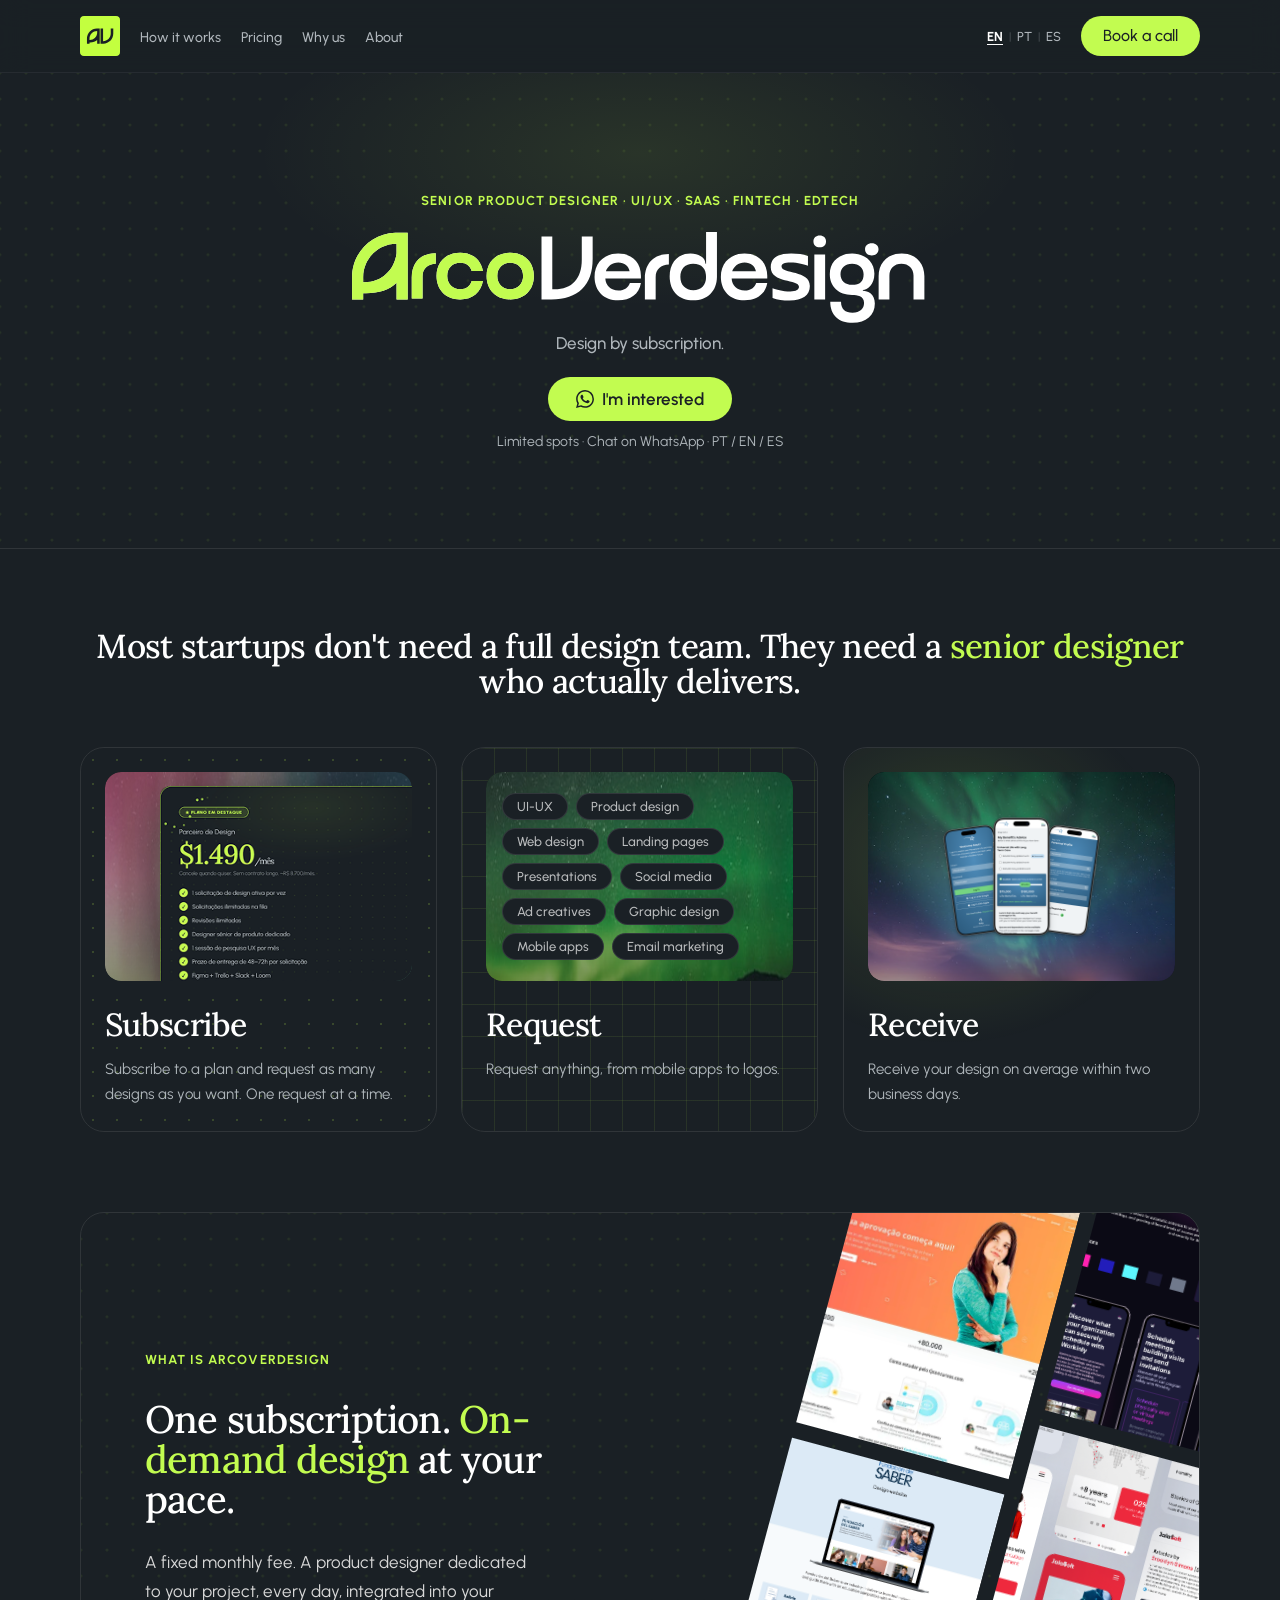
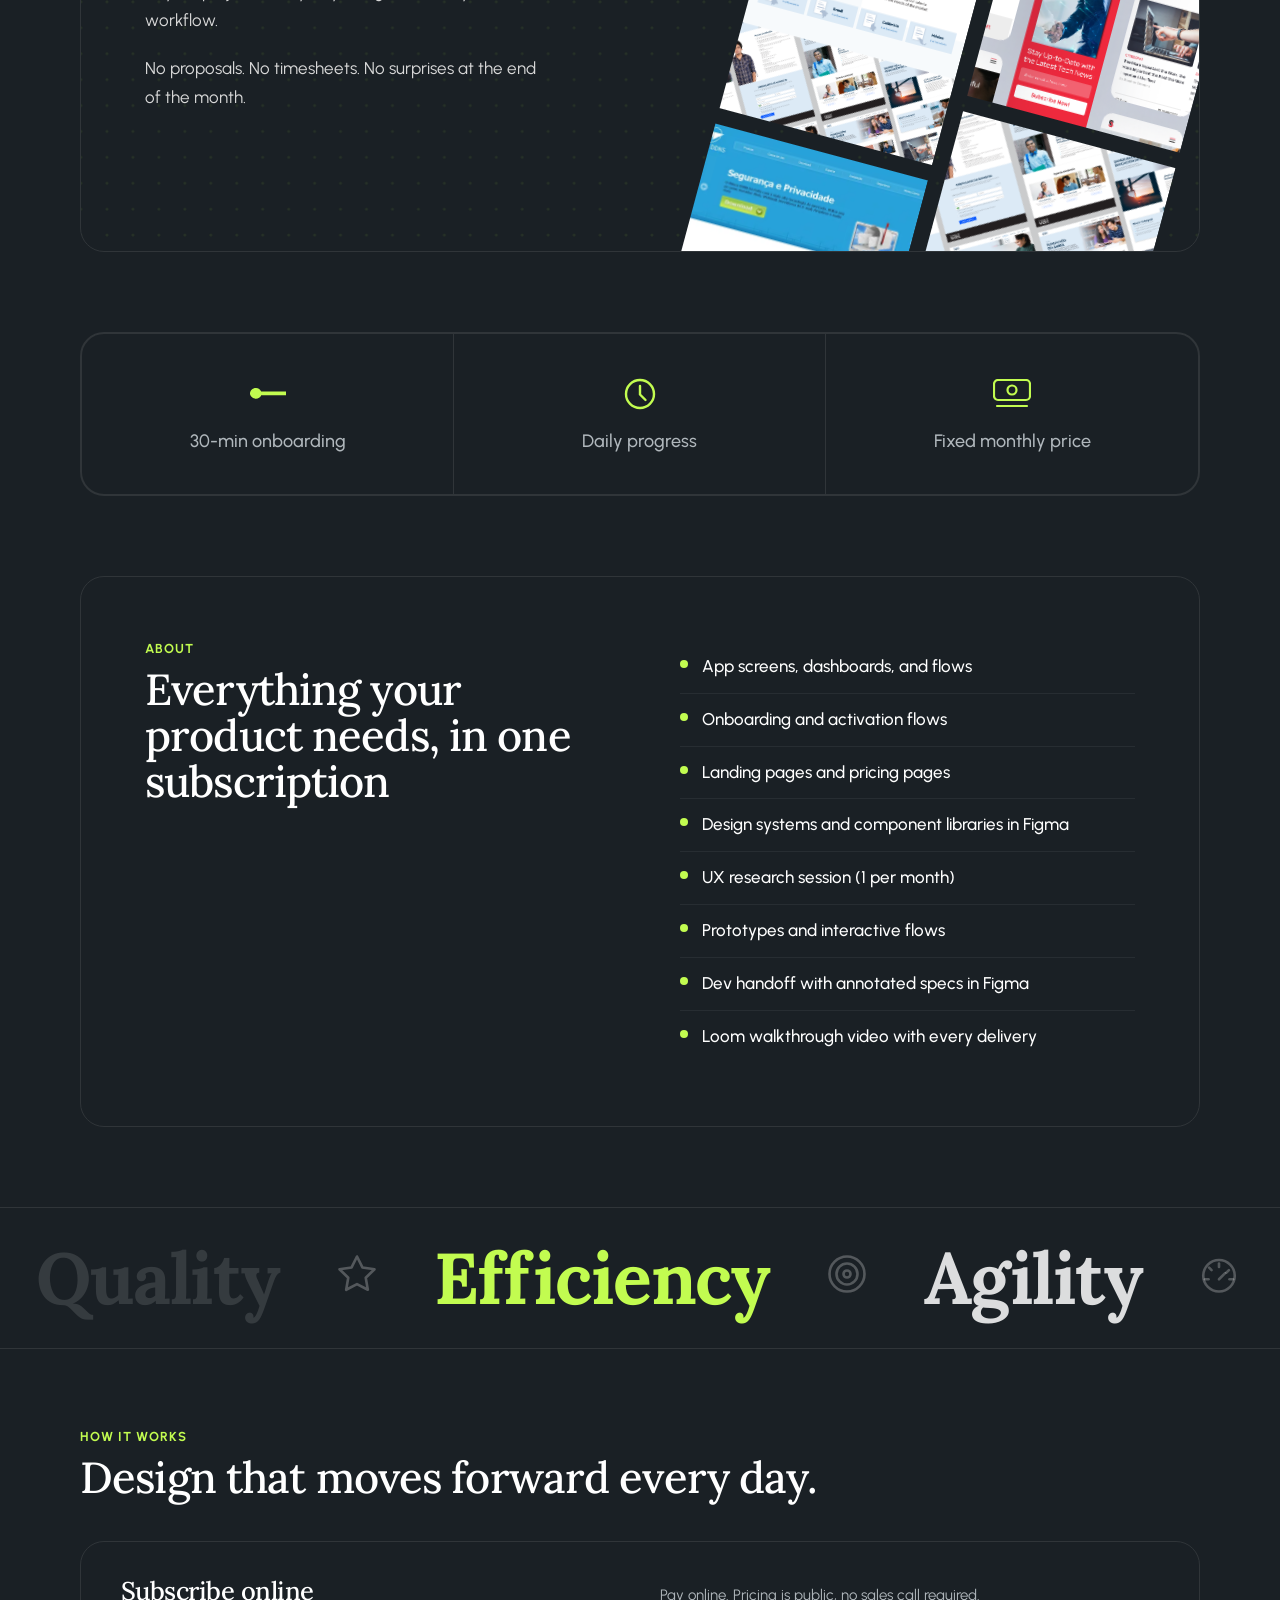
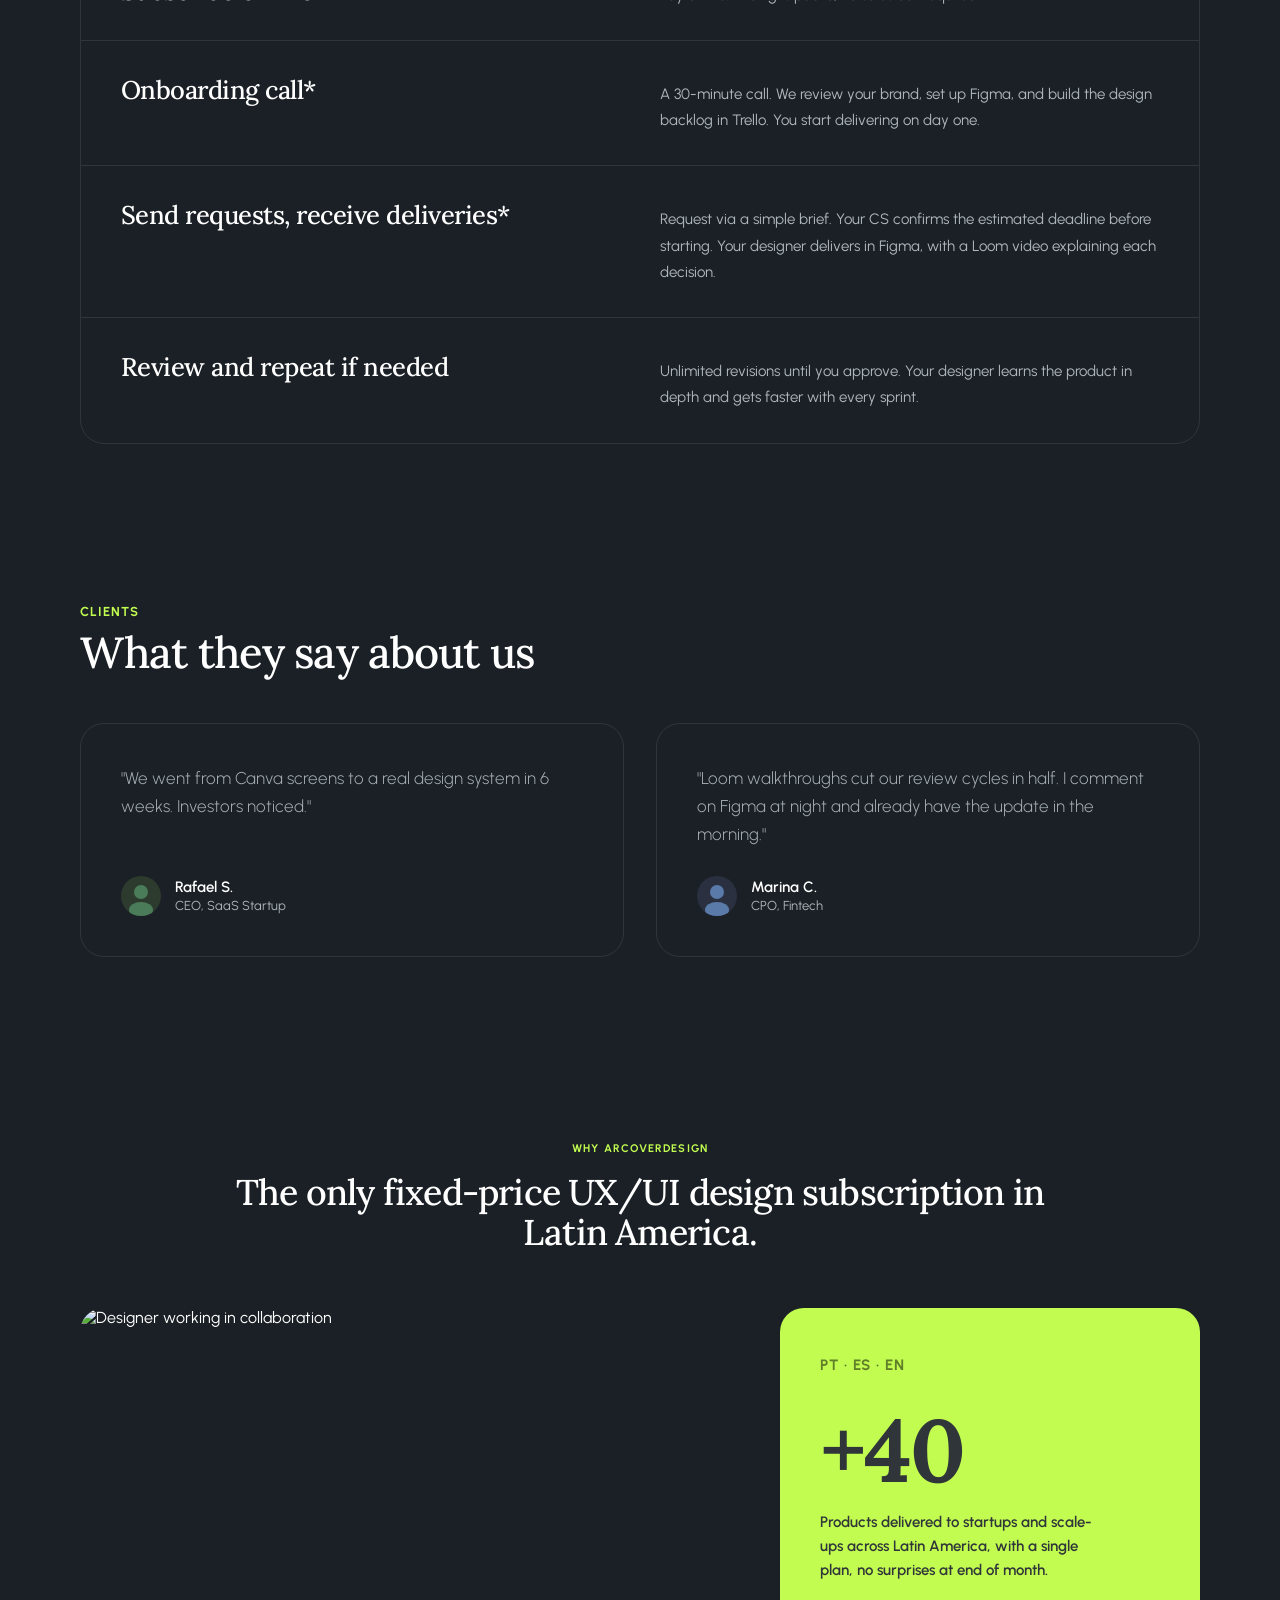
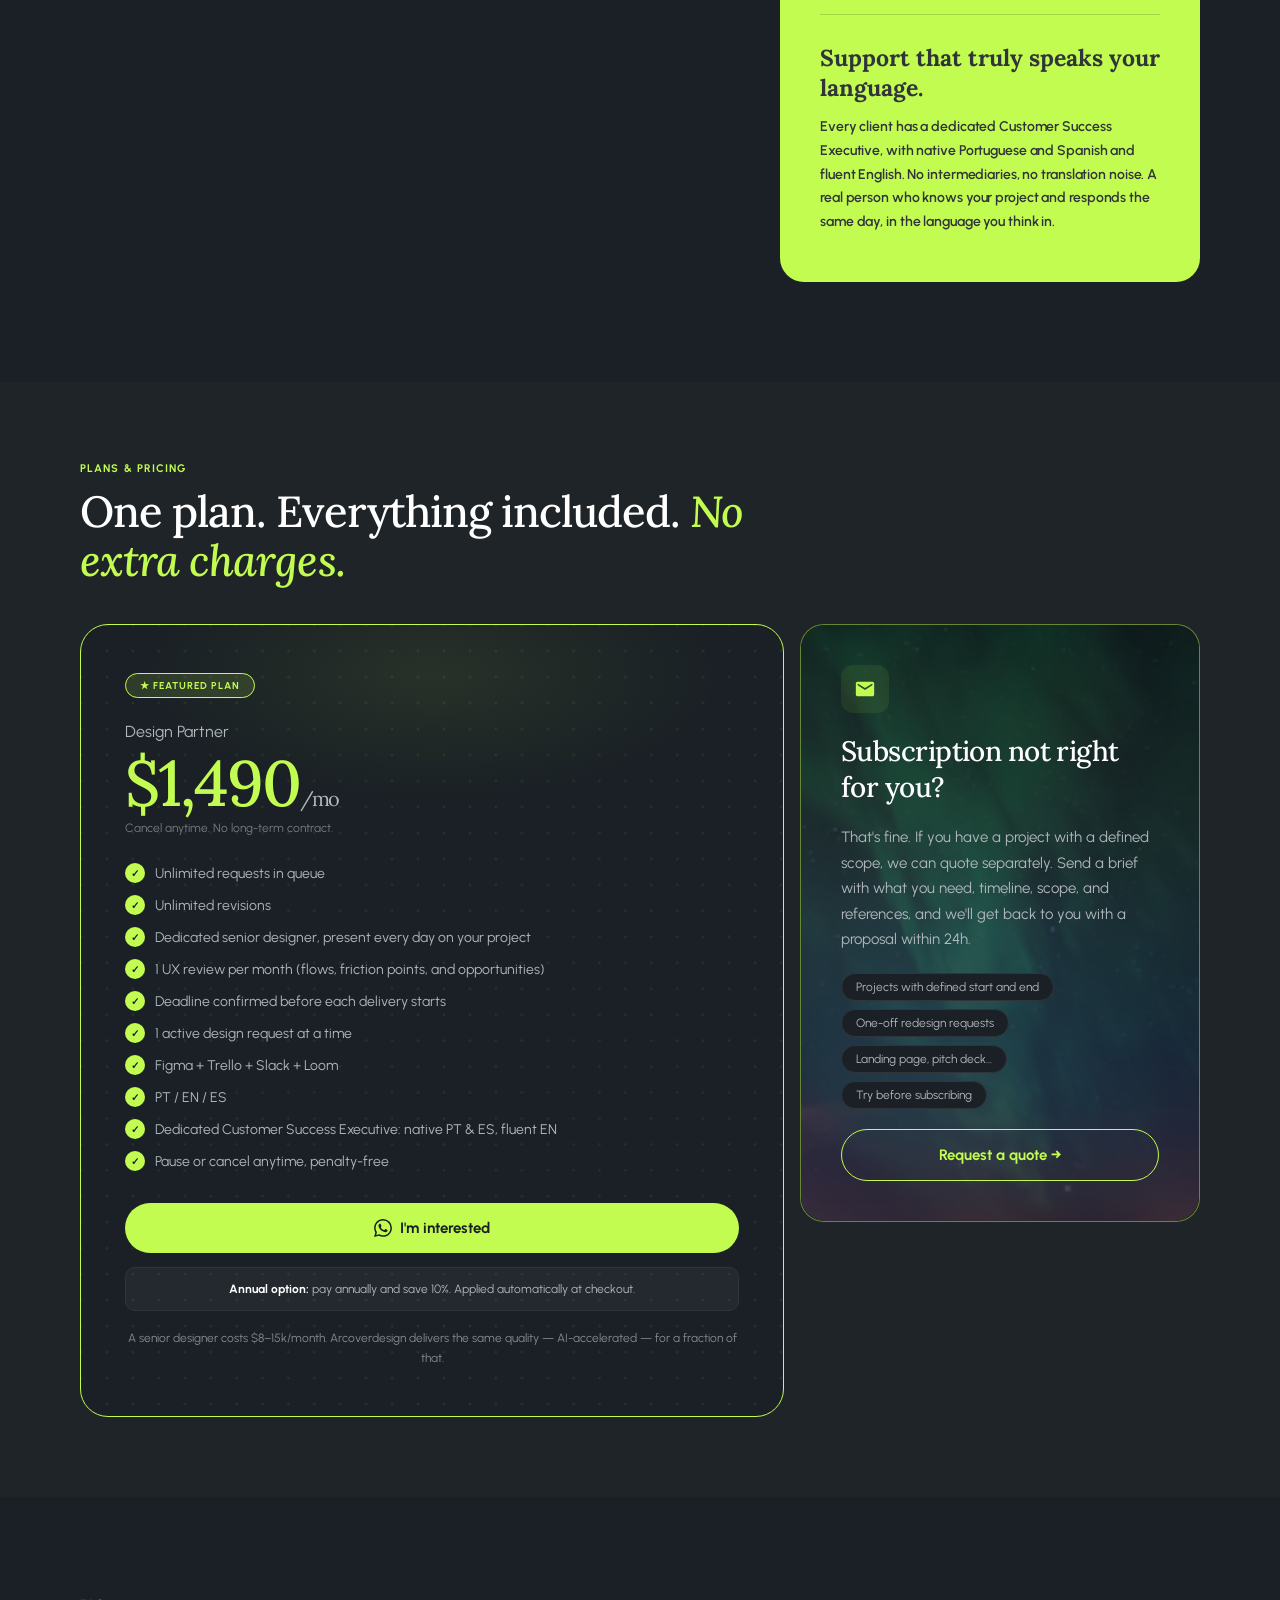
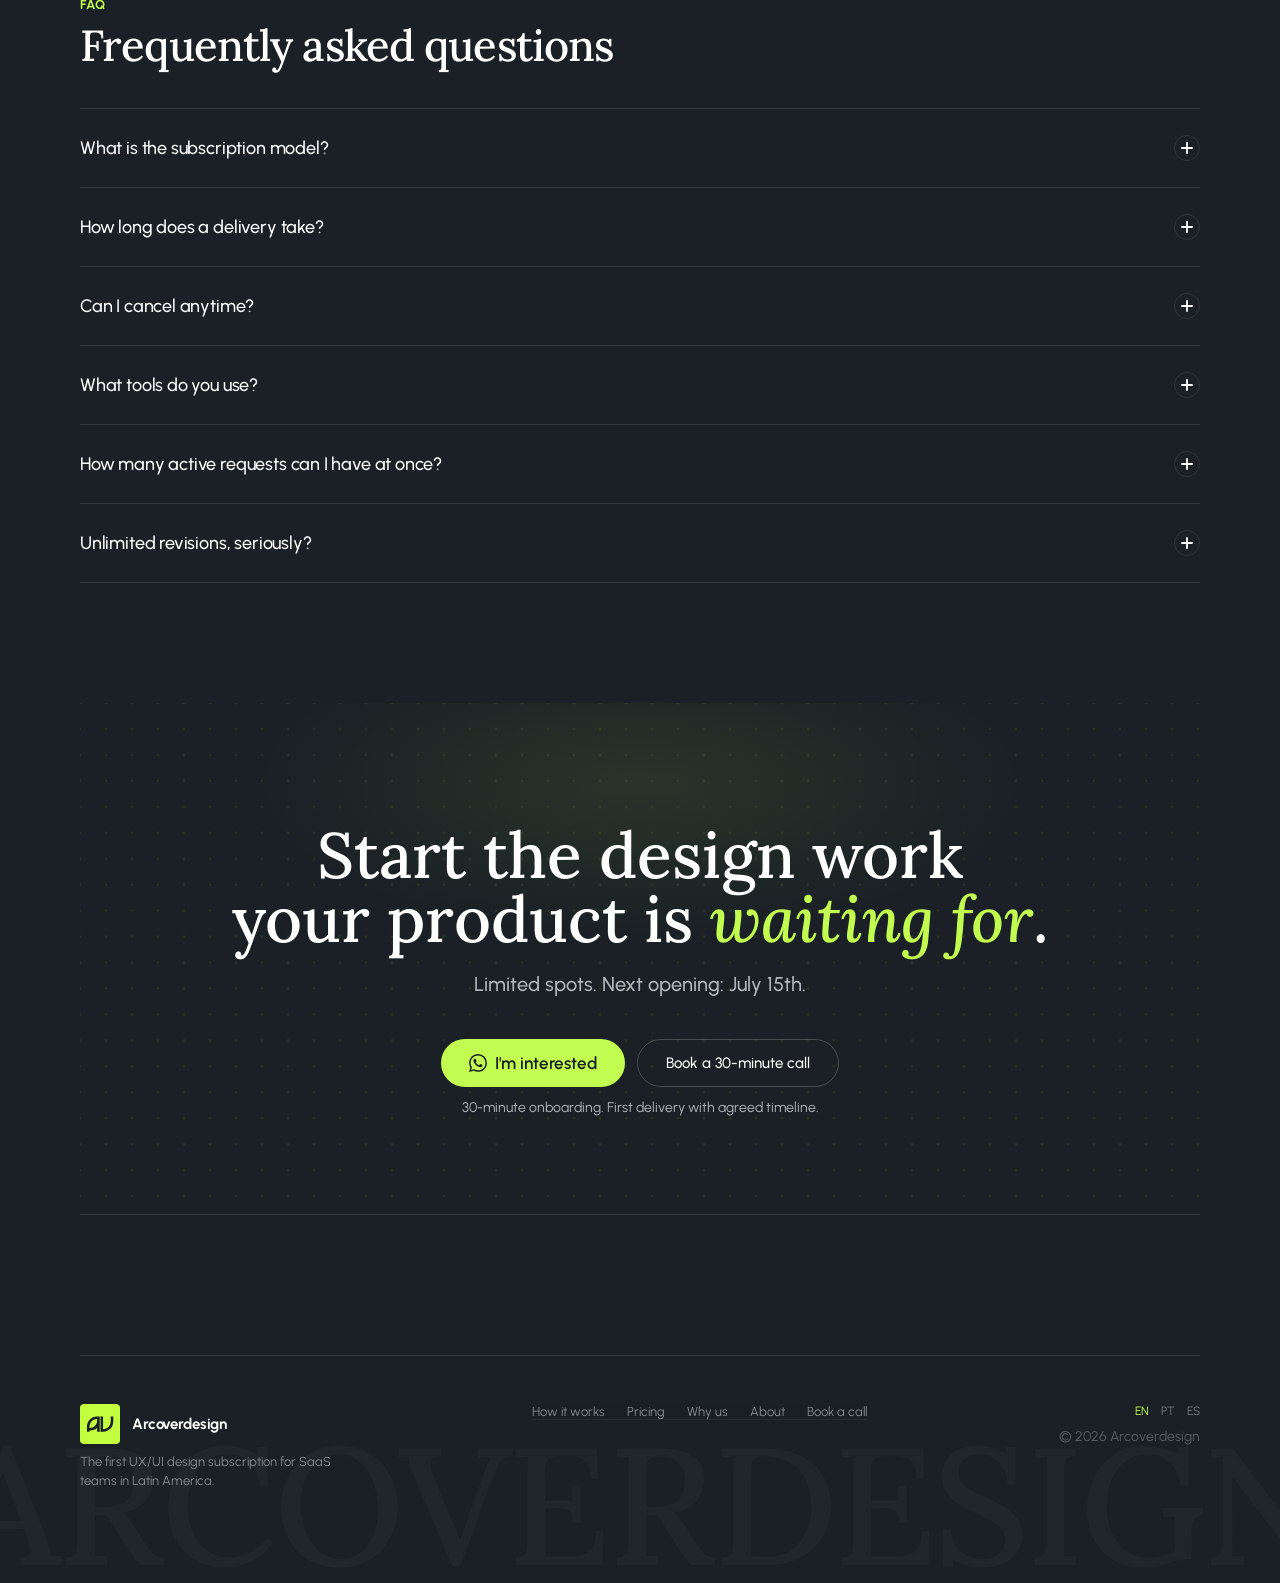
==== commit aadc42cd: "fix: services-box transparent bg with stroke border Co-Authored-By: Claude Sonnet 4.6 <noreply@anthr" ====
--- a/index.html
+++ b/index.html
@@ -10,25 +10,19 @@
   </script>
 
   <meta charset="UTF-8">
+  <base href="/">
   <meta name="viewport" content="width=device-width, initial-scale=1.0">
-  <title>Arcoverdesign — UX/UI Design by Subscription</title>
+  <title data-i18n="page_title">Arcoverdesign — UX/UI Design by Subscription</title>
   <link rel="alternate" hreflang="en" href="https://arcoverdesign.com/" />
   <link rel="alternate" hreflang="pt" href="https://arcoverdesign.com/pt/" />
   <link rel="alternate" hreflang="es" href="https://arcoverdesign.com/es/" />
   <link rel="alternate" hreflang="x-default" href="https://arcoverdesign.com/" />
   <script>
     (function() {
-      var saved = localStorage.getItem('arcover-locale');
-      if (saved) {
-        var path = window.location.pathname;
-        if (saved === 'pt' && !path.startsWith('/pt')) { window.location.replace('/pt/'); return; }
-        if (saved === 'es' && !path.startsWith('/es')) { window.location.replace('/es/'); return; }
-        return;
-      }
-      var lang = (navigator.language || navigator.userLanguage || 'en').slice(0, 2).toLowerCase();
-      if (lang === 'pt') { localStorage.setItem('arcover-locale', 'pt'); window.location.replace('/pt/'); }
-      else if (lang === 'es') { localStorage.setItem('arcover-locale', 'es'); window.location.replace('/es/'); }
-      else { localStorage.setItem('arcover-locale', 'en'); }
+      var p = window.location.pathname;
+      var lang = p.startsWith('/pt') ? 'pt' : p.startsWith('/es') ? 'es' : 'en';
+      document.documentElement.lang = lang;
+      window.__lang = lang;
     })();
   </script>
   <link rel="icon" type="image/svg+xml" href="assets/logo.svg">
@@ -777,7 +771,8 @@
 
     /* ── SERVICES BOX ───────────────────────────── */
     .services-box {
-      background: var(--surface);
+      background: transparent;
+      border: 1px solid var(--border);
       border-radius: var(--r-card);
       padding: 64px;
       display: grid; grid-template-columns: 1fr 1fr;
@@ -2274,10 +2269,10 @@
         </div>
       </a>
       <ul class="nav-links">
-        <li><a href="#how-it-works">How it works</a></li>
-        <li><a href="#pricing-full">Pricing</a></li>
-        <li><a href="#why">Why us</a></li>
-        <li><a href="#pricing">About</a></li>
+        <li><a href="#how-it-works" data-i18n="nav_how_it_works">How it works</a></li>
+        <li><a href="#pricing-full" data-i18n="nav_pricing">Pricing</a></li>
+        <li><a href="#why" data-i18n="nav_why">Why us</a></li>
+        <li><a href="#pricing" data-i18n="nav_about">About</a></li>
       </ul>
     </div>
     <div style="display:flex;align-items:center;gap:12px;">
@@ -2288,7 +2283,7 @@
         <span class="lang-sep">|</span>
         <a href="/es/" onclick="switchLang(event,'es','/es/')">ES</a>
       </div>
-      <a href="#" onclick="openCalendly(event)" class="btn btn-primary">Book a call</a>
+      <a href="#" onclick="openCalendly(event)" class="btn btn-primary" data-i18n="nav_cta">Book a call</a>
     </div>
     <!-- Hamburger (mobile only) -->
     <button class="nav-hamburger" id="navHamburger" aria-label="Open menu" aria-expanded="false">
@@ -2300,13 +2295,13 @@
 <!-- Mobile drawer — outside <nav> to avoid stacking context trap -->
 <div class="nav-drawer" id="navDrawer">
   <ul>
-    <li><a href="#how-it-works" class="drawer-link">How it works</a></li>
-    <li><a href="#pricing-full" class="drawer-link">Pricing</a></li>
-    <li><a href="#why" class="drawer-link">Why us</a></li>
-    <li><a href="#pricing" class="drawer-link">About</a></li>
+    <li><a href="#how-it-works" class="drawer-link" data-i18n="nav_how_it_works">How it works</a></li>
+    <li><a href="#pricing-full" class="drawer-link" data-i18n="nav_pricing">Pricing</a></li>
+    <li><a href="#why" class="drawer-link" data-i18n="nav_why">Why us</a></li>
+    <li><a href="#pricing" class="drawer-link" data-i18n="nav_about">About</a></li>
   </ul>
   <div class="drawer-cta">
-    <a href="#" onclick="openCalendly(event)" class="btn btn-primary">Book a call</a>
+    <a href="#" onclick="openCalendly(event)" class="btn btn-primary" data-i18n="nav_cta">Book a call</a>
   </div>
 </div>
 
@@ -2336,7 +2331,7 @@
     <div class="hero-box" id="hero-box" style="max-width:none;">
       <canvas id="hero-dot-canvas" style="position:absolute;top:0;left:0;width:100%;height:100%;pointer-events:none;z-index:0;" width="1345" height="460"></canvas>
       <div style="position:relative;z-index:1;">
-        <p class="eyebrow" style="margin-bottom: 24px;">Senior Product Designer · UI/UX · SaaS · Fintech · Edtech</p>
+        <p class="eyebrow" style="margin-bottom: 24px;" data-i18n="hero_eyebrow">Senior Product Designer · UI/UX · SaaS · Fintech · Edtech</p>
         <h1 class="hero-title" id="hero-title" style="display:flex;justify-content:center;align-items:center;margin-bottom:8px;">
           <svg style="width:min(576px,84vw);height:auto;" viewBox="0 0 960 152" fill="none" xmlns="http://www.w3.org/2000/svg" aria-label="Arcoverdesign">
             <path d="M92.7471 112.384H74.1982V84.6465C62.2223 97.1667 44.5102 101.706 23.1709 102.241L21.2393 102.266H18.5498V112.384H0V75.2852C3.92159e-07 34.9467 32.1904 2.1266 72.2842 1.11133L74.1982 1.08691H92.7471V112.384ZM74.1982 19.6367C43.4644 19.6367 18.5498 44.5514 18.5498 75.2852V83.7158H21.2393C49.7988 83.7158 71.0192 62.5875 74.1982 35.2432V19.6367Z" fill="white"/>
@@ -2347,10 +2342,10 @@
             <path d="M697.95 58.7393C697.95 43.1554 710.088 35.813 731.965 35.813C743.054 35.813 751.894 37.0117 759.986 40.0086V56.1919C754.592 54.2439 743.503 50.7975 730.467 50.7975C720.577 50.7975 715.932 53.195 715.932 57.5405C715.932 70.577 763.133 63.0848 763.133 90.0569C763.133 105.641 750.995 114.032 729.118 114.032C718.029 114.032 709.189 112.833 700.947 109.836V93.6532C706.342 95.6011 717.43 99.0476 730.467 99.0476C740.506 99.0476 745.002 95.6011 745.002 91.2556C745.002 78.369 697.95 85.7114 697.95 58.7393ZM769.116 15.7337C769.116 9.88977 773.312 5.9938 779.605 5.9938C785.899 5.9938 790.094 9.88977 790.094 15.7337C790.094 21.5777 785.899 25.4737 779.605 25.4737C773.312 25.4737 769.116 21.5777 769.116 15.7337ZM770.615 112.384V37.4613H788.596V112.384H770.615ZM855.114 28.9201C855.114 22.7764 859.61 18.7306 866.353 18.7306C873.096 18.7306 877.591 22.7764 877.591 28.9201C877.591 35.0637 873.096 39.1096 866.353 39.1096C859.61 39.1096 855.114 35.0637 855.114 28.9201ZM796.375 70.4272C796.375 49.7486 811.21 35.9628 833.537 35.9628C855.714 35.9628 870.698 49.7486 870.698 69.5281C870.698 88.4086 858.86 96.5002 851.518 96.5002V97.9987C859.909 97.9987 871.447 103.393 871.447 119.277C871.447 139.206 857.062 151.344 834.286 151.344C810.91 151.344 797.124 138.157 797.124 116.13H815.106C814.956 127.968 821.849 134.411 834.286 134.411C846.573 134.411 853.466 128.567 853.466 118.078C853.466 106.39 842.228 104.892 833.537 104.892C811.21 104.892 796.375 91.1058 796.375 70.4272ZM814.207 70.4272C814.207 81.0662 821.849 88.1089 833.537 88.1089C846.723 88.1089 852.717 82.7145 852.717 70.4272C852.717 59.6383 845.224 52.7455 833.537 52.7455C821.699 52.7455 814.207 59.6383 814.207 70.4272ZM895.759 72.525V112.384H877.777V73.7238C877.777 51.0972 892.762 35.9628 916.287 35.9628C938.914 35.9628 954.048 51.0972 954.048 73.7238V112.384H935.917V72.525C935.917 60.6872 927.825 52.7455 915.688 52.7455C903.85 52.7455 895.759 60.8371 895.759 72.525Z" fill="white"/>
           </svg>
         </h1>
-        <p class="hero-sub" style="font-size:17px;margin-bottom:20px;">Design by subscription.</p>
+        <p class="hero-sub" style="font-size:17px;margin-bottom:20px;" data-i18n="hero_sub">Design by subscription.</p>
         <div class="hero-cta">
-          <a href="https://wa.me/5561993734553?text=Hi%20João%2C%20I%20want%20a%20spot%20at%20Arcoverdesign." target="_blank" rel="noopener" class="btn btn-hero"><svg width="18" height="18" viewBox="0 0 24 24" fill="currentColor" style="flex-shrink:0;" xmlns="http://www.w3.org/2000/svg"><path d="M17.472 14.382c-.297-.149-1.758-.867-2.03-.967-.273-.099-.471-.148-.67.15-.197.297-.767.966-.94 1.164-.173.199-.347.223-.644.075-.297-.15-1.255-.463-2.39-1.475-.883-.788-1.48-1.761-1.653-2.059-.173-.297-.018-.458.13-.606.134-.133.298-.347.446-.52.149-.174.198-.298.298-.497.099-.198.05-.371-.025-.52-.075-.149-.669-1.612-.916-2.207-.242-.579-.487-.5-.669-.51-.173-.008-.371-.01-.57-.01-.198 0-.52.074-.792.372-.272.297-1.04 1.016-1.04 2.479 0 1.462 1.065 2.875 1.213 3.074.149.198 2.096 3.2 5.077 4.487.709.306 1.262.489 1.694.625.712.227 1.36.195 1.871.118.571-.085 1.758-.719 2.006-1.413.248-.694.248-1.289.173-1.413-.074-.124-.272-.198-.57-.347m-5.421 7.403h-.004a9.87 9.87 0 01-5.031-1.378l-.361-.214-3.741.982.998-3.648-.235-.374a9.86 9.86 0 01-1.51-5.26c.001-5.45 4.436-9.884 9.888-9.884 2.64 0 5.122 1.03 6.988 2.898a9.825 9.825 0 012.893 6.994c-.003 5.45-4.437 9.884-9.885 9.884m8.413-18.297A11.815 11.815 0 0012.05 0C5.495 0 .16 5.335.157 11.892c0 2.096.547 4.142 1.588 5.945L.057 24l6.305-1.654a11.882 11.882 0 005.683 1.448h.005c6.554 0 11.89-5.335 11.893-11.893a11.821 11.821 0 00-3.48-8.413z"/></svg> I'm interested</a>
-          <span class="hero-note">Limited spots · Chat on WhatsApp · PT / EN / ES</span>
+          <a href="https://wa.me/5561993734553?text=Hi%20João%2C%20I%20want%20a%20spot%20at%20Arcoverdesign." target="_blank" rel="noopener" class="btn btn-hero" data-wa-cta><svg width="18" height="18" viewBox="0 0 24 24" fill="currentColor" style="flex-shrink:0;" xmlns="http://www.w3.org/2000/svg"><path d="M17.472 14.382c-.297-.149-1.758-.867-2.03-.967-.273-.099-.471-.148-.67.15-.197.297-.767.966-.94 1.164-.173.199-.347.223-.644.075-.297-.15-1.255-.463-2.39-1.475-.883-.788-1.48-1.761-1.653-2.059-.173-.297-.018-.458.13-.606.134-.133.298-.347.446-.52.149-.174.198-.298.298-.497.099-.198.05-.371-.025-.52-.075-.149-.669-1.612-.916-2.207-.242-.579-.487-.5-.669-.51-.173-.008-.371-.01-.57-.01-.198 0-.52.074-.792.372-.272.297-1.04 1.016-1.04 2.479 0 1.462 1.065 2.875 1.213 3.074.149.198 2.096 3.2 5.077 4.487.709.306 1.262.489 1.694.625.712.227 1.36.195 1.871.118.571-.085 1.758-.719 2.006-1.413.248-.694.248-1.289.173-1.413-.074-.124-.272-.198-.57-.347m-5.421 7.403h-.004a9.87 9.87 0 01-5.031-1.378l-.361-.214-3.741.982.998-3.648-.235-.374a9.86 9.86 0 01-1.51-5.26c.001-5.45 4.436-9.884 9.888-9.884 2.64 0 5.122 1.03 6.988 2.898a9.825 9.825 0 012.893 6.994c-.003 5.45-4.437 9.884-9.885 9.884m8.413-18.297A11.815 11.815 0 0012.05 0C5.495 0 .16 5.335.157 11.892c0 2.096.547 4.142 1.588 5.945L.057 24l6.305-1.654a11.882 11.882 0 005.683 1.448h.005c6.554 0 11.89-5.335 11.893-11.893a11.821 11.821 0 00-3.48-8.413z"/></svg><span data-i18n="hero_cta_btn"> I'm interested</span></a>
+          <span class="hero-note" data-i18n="hero_note">Limited spots · Chat on WhatsApp · PT / EN / ES</span>
         </div>
       </div>
     </div>
@@ -2359,17 +2354,17 @@
 <!-- ════════════ HOW IT WORKS — 3 CARDS ════════════ -->
 <section class="sec sec-top" id="how-it-works">
   <div class="wrap">
-    <h2 class="section-h how-title">Most startups don't need a full design team. They need a <span style="color:var(--accent)">senior designer</span> who actually delivers.</h2>
+    <h2 class="section-h how-title" data-i18n-html="how_heading">Most startups don't need a full design team. They need a <span style="color:var(--accent)">senior designer</span> who actually delivers.</h2>
     <div class="cards-grid">
 
       <!-- Card 1 — Assinar -->
       <div class="card card-dots">
         <div class="card-img card-img--leaves">
           <div class="aurora-reveal" style="--aurora-photo: url('assets/aurora-pastel.png')" aria-hidden="true"></div>
-          <img src="assets/mask-group.png" alt="Subscription panel" class="mockup-float">
+          <img src="assets/mask-group.png" alt="Subscription panel" class="mockup-float" data-card1-img>
         </div>
-        <h3 class="card-title">Subscribe</h3>
-        <p class="card-body">Subscribe to a plan and request as many designs as you want. One request at a time.</p>
+        <h3 class="card-title" data-i18n="card1_title">Subscribe</h3>
+        <p class="card-body" data-i18n="card1_body">Subscribe to a plan and request as many designs as you want. One request at a time.</p>
       </div>
 
       <!-- Card 2 — Solicitar -->
@@ -2378,29 +2373,29 @@
           <div class="aurora-reveal" style="--aurora-photo: url('assets/aurora-card2.png')" aria-hidden="true"></div>
           <div class="card-img-tags">
             <span class="tag">UI-UX</span>
-            <span class="tag">Product design</span>
-            <span class="tag">Web design</span>
-            <span class="tag">Landing pages</span>
-            <span class="tag">Presentations</span>
-            <span class="tag">Social media</span>
-            <span class="tag">Ad creatives</span>
-            <span class="tag">Graphic design</span>
-            <span class="tag">Mobile apps</span>
-            <span class="tag">Email marketing</span>
+            <span class="tag" data-i18n="tag_product_design">Product design</span>
+            <span class="tag" data-i18n="tag_web_design">Web design</span>
+            <span class="tag" data-i18n="tag_landing_pages">Landing pages</span>
+            <span class="tag" data-i18n="tag_presentations">Presentations</span>
+            <span class="tag" data-i18n="tag_social_media">Social media</span>
+            <span class="tag" data-i18n="tag_ad_creatives">Ad creatives</span>
+            <span class="tag" data-i18n="tag_graphic_design">Graphic design</span>
+            <span class="tag" data-i18n="tag_mobile_apps">Mobile apps</span>
+            <span class="tag" data-i18n="tag_email_marketing">Email marketing</span>
           </div>
         </div>
-        <h3 class="card-title">Request</h3>
-        <p class="card-body">Request anything, from mobile apps to logos.</p>
+        <h3 class="card-title" data-i18n="card2_title">Request</h3>
+        <p class="card-body" data-i18n="card2_body">Request anything, from mobile apps to logos.</p>
       </div>
 
       <!-- Card 3 — Receber -->
       <div class="card card-glow">
         <div class="card-img" style="background:#252b30;">
           <div class="aurora-reveal" style="--aurora-photo: url('assets/aurora-card3.png')" aria-hidden="true"></div>
-          <img id="card3-img" src="assets/mockup2.png" alt="Delivery mockup" style="object-fit:contain;padding:16px;">
+          <img id="card3-img" src="assets/mockup2.png" alt="Delivery mockup" style="object-fit:contain;padding:16px;" data-card3-img>
         </div>
-        <h3 class="card-title">Receive</h3>
-        <p class="card-body">Receive your design on average within two business days.</p>
+        <h3 class="card-title" data-i18n="card3_title">Receive</h3>
+        <p class="card-body" data-i18n="card3_body">Receive your design on average within two business days.</p>
       </div>
 
     </div>
@@ -2413,10 +2408,10 @@
     <div class="feature-box" data-dot-grid="" style="position:relative;overflow:hidden;">
       <canvas class="dot-grid-canvas" style="position:absolute;top:0;left:0;width:100%;height:100%;pointer-events:none;z-index:0;"></canvas>
       <div class="feature-content" style="position:relative;z-index:1;">
-        <p class="eyebrow" style="margin-bottom:4px;">What is Arcoverdesign</p>
-        <h2 class="feature-title">One subscription. <span style="color:var(--accent)">On-demand design</span> at your pace.</h2>
-        <p class="feature-desc">A fixed monthly fee. A product designer dedicated to your project, every day, integrated into your workflow.</p>
-        <p class="feature-desc" style="margin-top: -8px;">No proposals. No timesheets. No surprises at the end of the month.</p>
+        <p class="eyebrow" style="margin-bottom:4px;" data-i18n="feature_eyebrow">What is Arcoverdesign</p>
+        <h2 class="feature-title" data-i18n-html="feature_title">One subscription. <span style="color:var(--accent)">On-demand design</span> at your pace.</h2>
+        <p class="feature-desc" data-i18n="feature_desc1">A fixed monthly fee. A product designer dedicated to your project, every day, integrated into your workflow.</p>
+        <p class="feature-desc" style="margin-top: -8px;" data-i18n="feature_desc2">No proposals. No timesheets. No surprises at the end of the month.</p>
       </div>
       <div class="feature-visual" style="position:relative;z-index:1;">
         <div class="mock-wrap">
@@ -2458,7 +2453,7 @@
             <path d="M6 0C8.4 0 10.4 1.5 11.2 3.6H36V7.2H11.2C10.8 8.3 10.1 9.2 9.1 9.8C8.1 10.5 7.1 10.8 6 10.8C4.4 10.8 2.9 10.2 1.8 9.1C0.6 8 0 6.5 0 5.4C0 4 0.6 2.7 1.6 1.7C2.7 0.6 4.2 0 6 0Z" fill="#C2FC50"></path>
           </svg>
         </div>
-        <span class="stat-label">30-min onboarding</span>
+        <span class="stat-label" data-i18n="stat1">30-min onboarding</span>
       </div>
 
       <div class="stat">
@@ -2468,7 +2463,7 @@
             <path d="M18 10V18.5L23.5 24" stroke="#C2FC50" stroke-width="2.4" stroke-linecap="round" stroke-linejoin="round"></path>
           </svg>
         </div>
-        <span class="stat-label">Daily progress</span>
+        <span class="stat-label" data-i18n="stat2">Daily progress</span>
       </div>
 
       <div class="stat">
@@ -2479,7 +2474,7 @@
             <path d="M4 27 H34" stroke="#C2FC50" stroke-width="2.2" stroke-linecap="round"></path>
           </svg>
         </div>
-        <span class="stat-label">Fixed monthly price</span>
+        <span class="stat-label" data-i18n="stat3">Fixed monthly price</span>
       </div>
 
     </div>
@@ -2491,18 +2486,18 @@
   <div class="wrap">
     <div class="services-box">
       <div>
-        <p class="eyebrow">About</p>
-        <h2 class="section-h">Everything your product needs, in one subscription</h2>
+        <p class="eyebrow" data-i18n="services_eyebrow">About</p>
+        <h2 class="section-h" data-i18n="services_heading">Everything your product needs, in one subscription</h2>
       </div>
       <ul class="services-list">
-        <li>App screens, dashboards, and flows</li>
-        <li>Onboarding and activation flows</li>
-        <li>Landing pages and pricing pages</li>
-        <li>Design systems and component libraries in Figma</li>
-        <li>UX research session (1 per month)</li>
-        <li>Prototypes and interactive flows</li>
-        <li>Dev handoff with annotated specs in Figma</li>
-        <li>Loom walkthrough video with every delivery</li>
+        <li data-i18n="service1">App screens, dashboards, and flows</li>
+        <li data-i18n="service2">Onboarding and activation flows</li>
+        <li data-i18n="service3">Landing pages and pricing pages</li>
+        <li data-i18n="service4">Design systems and component libraries in Figma</li>
+        <li data-i18n="service5">UX research session (1 per month)</li>
+        <li data-i18n="service6">Prototypes and interactive flows</li>
+        <li data-i18n="service7">Dev handoff with annotated specs in Figma</li>
+        <li data-i18n="service8">Loom walkthrough video with every delivery</li>
       </ul>
     </div>
   </div>
@@ -2511,30 +2506,30 @@
 <!-- ════════════ MARQUEE ════════════ -->
 <div class="marquee-wrap" style="margin:0 0 80px;">
   <div class="marquee-track">
-    <span class="mq-word dim">Quality</span>
+    <span class="mq-word dim" data-i18n="marquee_word1">Quality</span>
     <span class="mq-icon"><!-- star --><svg width="20" height="20" viewBox="0 0 24 24" fill="none" stroke="currentColor" stroke-width="1.5" stroke-linecap="round" stroke-linejoin="round"><polygon points="12 2 15.09 8.26 22 9.27 17 14.14 18.18 21.02 12 17.77 5.82 21.02 7 14.14 2 9.27 8.91 8.26 12 2"></polygon></svg></span>
-    <span class="mq-word hi">Efficiency</span>
+    <span class="mq-word hi" data-i18n="marquee_word2">Efficiency</span>
     <span class="mq-icon"><!-- target --><svg width="20" height="20" viewBox="0 0 24 24" fill="none" stroke="currentColor" stroke-width="1.5" stroke-linecap="round" stroke-linejoin="round"><circle cx="12" cy="12" r="10"></circle><circle cx="12" cy="12" r="6"></circle><circle cx="12" cy="12" r="2"></circle></svg></span>
-    <span class="mq-word outline">Agility</span>
+    <span class="mq-word outline" data-i18n="marquee_word3">Agility</span>
     <span class="mq-icon"><!-- speedometer --><svg width="20" height="20" viewBox="0 0 24 24" fill="none" stroke="currentColor" stroke-width="1.5" stroke-linecap="round" stroke-linejoin="round"><path d="M12 22a9 9 0 1 0 0-18 9 9 0 0 0 0 18z"></path><path d="M12 6v2"></path><path d="M6.34 8.34l1.42 1.42"></path><path d="M4 15h2"></path><path d="M17.66 9.76l-1.42 1.42"></path><path d="M18 15h2"></path><path d="M12 15l3.5-3.5"></path></svg></span>
-    <span class="mq-word dim">Quality</span>
+    <span class="mq-word dim" data-i18n="marquee_word1">Quality</span>
     <span class="mq-icon"><svg width="20" height="20" viewBox="0 0 24 24" fill="none" stroke="currentColor" stroke-width="1.5" stroke-linecap="round" stroke-linejoin="round"><polygon points="12 2 15.09 8.26 22 9.27 17 14.14 18.18 21.02 12 17.77 5.82 21.02 7 14.14 2 9.27 8.91 8.26 12 2"></polygon></svg></span>
-    <span class="mq-word hi">Efficiency</span>
+    <span class="mq-word hi" data-i18n="marquee_word2">Efficiency</span>
     <span class="mq-icon"><svg width="20" height="20" viewBox="0 0 24 24" fill="none" stroke="currentColor" stroke-width="1.5" stroke-linecap="round" stroke-linejoin="round"><circle cx="12" cy="12" r="10"></circle><circle cx="12" cy="12" r="6"></circle><circle cx="12" cy="12" r="2"></circle></svg></span>
-    <span class="mq-word outline">Agility</span>
+    <span class="mq-word outline" data-i18n="marquee_word3">Agility</span>
     <span class="mq-icon"><svg width="20" height="20" viewBox="0 0 24 24" fill="none" stroke="currentColor" stroke-width="1.5" stroke-linecap="round" stroke-linejoin="round"><path d="M12 22a9 9 0 1 0 0-18 9 9 0 0 0 0 18z"></path><path d="M12 6v2"></path><path d="M6.34 8.34l1.42 1.42"></path><path d="M4 15h2"></path><path d="M17.66 9.76l-1.42 1.42"></path><path d="M18 15h2"></path><path d="M12 15l3.5-3.5"></path></svg></span>
     <!-- duplicate for seamless loop -->
-    <span class="mq-word dim">Quality</span>
+    <span class="mq-word dim" data-i18n="marquee_word1">Quality</span>
     <span class="mq-icon"><svg width="20" height="20" viewBox="0 0 24 24" fill="none" stroke="currentColor" stroke-width="1.5" stroke-linecap="round" stroke-linejoin="round"><polygon points="12 2 15.09 8.26 22 9.27 17 14.14 18.18 21.02 12 17.77 5.82 21.02 7 14.14 2 9.27 8.91 8.26 12 2"></polygon></svg></span>
-    <span class="mq-word hi">Efficiency</span>
+    <span class="mq-word hi" data-i18n="marquee_word2">Efficiency</span>
     <span class="mq-icon"><svg width="20" height="20" viewBox="0 0 24 24" fill="none" stroke="currentColor" stroke-width="1.5" stroke-linecap="round" stroke-linejoin="round"><circle cx="12" cy="12" r="10"></circle><circle cx="12" cy="12" r="6"></circle><circle cx="12" cy="12" r="2"></circle></svg></span>
-    <span class="mq-word outline">Agility</span>
+    <span class="mq-word outline" data-i18n="marquee_word3">Agility</span>
     <span class="mq-icon"><svg width="20" height="20" viewBox="0 0 24 24" fill="none" stroke="currentColor" stroke-width="1.5" stroke-linecap="round" stroke-linejoin="round"><path d="M12 22a9 9 0 1 0 0-18 9 9 0 0 0 0 18z"></path><path d="M12 6v2"></path><path d="M6.34 8.34l1.42 1.42"></path><path d="M4 15h2"></path><path d="M17.66 9.76l-1.42 1.42"></path><path d="M18 15h2"></path><path d="M12 15l3.5-3.5"></path></svg></span>
-    <span class="mq-word dim">Quality</span>
+    <span class="mq-word dim" data-i18n="marquee_word1">Quality</span>
     <span class="mq-icon"><svg width="20" height="20" viewBox="0 0 24 24" fill="none" stroke="currentColor" stroke-width="1.5" stroke-linecap="round" stroke-linejoin="round"><polygon points="12 2 15.09 8.26 22 9.27 17 14.14 18.18 21.02 12 17.77 5.82 21.02 7 14.14 2 9.27 8.91 8.26 12 2"></polygon></svg></span>
-    <span class="mq-word hi">Efficiency</span>
+    <span class="mq-word hi" data-i18n="marquee_word2">Efficiency</span>
     <span class="mq-icon"><svg width="20" height="20" viewBox="0 0 24 24" fill="none" stroke="currentColor" stroke-width="1.5" stroke-linecap="round" stroke-linejoin="round"><circle cx="12" cy="12" r="10"></circle><circle cx="12" cy="12" r="6"></circle><circle cx="12" cy="12" r="2"></circle></svg></span>
-    <span class="mq-word outline">Agility</span>
+    <span class="mq-word outline" data-i18n="marquee_word3">Agility</span>
     <span class="mq-icon"><svg width="20" height="20" viewBox="0 0 24 24" fill="none" stroke="currentColor" stroke-width="1.5" stroke-linecap="round" stroke-linejoin="round"><path d="M12 22a9 9 0 1 0 0-18 9 9 0 0 0 0 18z"></path><path d="M12 6v2"></path><path d="M6.34 8.34l1.42 1.42"></path><path d="M4 15h2"></path><path d="M17.66 9.76l-1.42 1.42"></path><path d="M18 15h2"></path><path d="M12 15l3.5-3.5"></path></svg></span>
   </div>
 </div>
@@ -2542,24 +2537,24 @@
 <!-- ════════════ COMO FUNCIONA ════════════ -->
 <section class="sec sec-top" id="about">
   <div class="wrap">
-    <p class="eyebrow">How it works</p>
-    <h2 class="section-h" style="margin-bottom: 40px;">Design that moves forward every day.</h2>
+    <p class="eyebrow" data-i18n="process_eyebrow">How it works</p>
+    <h2 class="section-h" style="margin-bottom: 40px;" data-i18n="process_heading">Design that moves forward every day.</h2>
     <div class="process-list">
       <div class="process-item">
-        <h3 class="p-step">Subscribe online</h3>
-        <p class="p-desc">Pay online. Pricing is public, no sales call required.</p>
+        <h3 class="p-step" data-i18n="step1_title">Subscribe online</h3>
+        <p class="p-desc" data-i18n="step1_desc">Pay online. Pricing is public, no sales call required.</p>
       </div>
       <div class="process-item">
-        <h3 class="p-step">Onboarding call*</h3>
-        <p class="p-desc">A 30-minute call. We review your brand, set up Figma, and build the design backlog in Trello. You start delivering on day one.</p>
+        <h3 class="p-step" data-i18n="step2_title">Onboarding call*</h3>
+        <p class="p-desc" data-i18n="step2_desc">A 30-minute call. We review your brand, set up Figma, and build the design backlog in Trello. You start delivering on day one.</p>
       </div>
       <div class="process-item">
-        <h3 class="p-step">Send requests, receive deliveries*</h3>
-        <p class="p-desc">Request via a simple brief. Your CS confirms the estimated deadline before starting. Your designer delivers in Figma, with a Loom video explaining each decision.</p>
+        <h3 class="p-step" data-i18n="step3_title">Send requests, receive deliveries*</h3>
+        <p class="p-desc" data-i18n="step3_desc">Request via a simple brief. Your CS confirms the estimated deadline before starting. Your designer delivers in Figma, with a Loom video explaining each decision.</p>
       </div>
       <div class="process-item">
-        <h3 class="p-step">Review and repeat if needed</h3>
-        <p class="p-desc">Unlimited revisions until you approve. Your designer learns the product in depth and gets faster with every sprint.</p>
+        <h3 class="p-step" data-i18n="step4_title">Review and repeat if needed</h3>
+        <p class="p-desc" data-i18n="step4_desc">Unlimited revisions until you approve. Your designer learns the product in depth and gets faster with every sprint.</p>
       </div>
     </div>
   </div>
@@ -2568,11 +2563,11 @@
 <!-- ════════════ TESTIMONIALS ════════════ -->
 <section class="sec sec-top" style="padding: 80px 0px">
   <div class="wrap">
-    <p class="eyebrow">Clients</p>
-    <h2 class="section-h" style="margin-bottom: 0;">What they say about us</h2>
+    <p class="eyebrow" data-i18n="testi_eyebrow">Clients</p>
+    <h2 class="section-h" style="margin-bottom: 0;" data-i18n="testi_heading">What they say about us</h2>
     <div class="test-grid">
       <div class="test-card">
-        <p class="test-quote test-quote-body">"We went from Canva screens to a real design system in 6 weeks. Investors noticed."</p>
+        <p class="test-quote test-quote-body" data-i18n="testi1_quote">"We went from Canva screens to a real design system in 6 weeks. Investors noticed."</p>
         <div class="test-author">
           <div class="test-avatar" style="background:#2d3a2e;overflow:hidden;">
             <svg width="40" height="40" viewBox="0 0 40 40" fill="none">
@@ -2581,13 +2576,13 @@
             </svg>
           </div>
           <div>
-            <div class="test-name">Rafael S.</div>
-            <div class="test-role">CEO, SaaS Startup</div>
+            <div class="test-name" data-i18n="testi1_name">Rafael S.</div>
+            <div class="test-role" data-i18n="testi1_role">CEO, SaaS Startup</div>
           </div>
         </div>
       </div>
       <div class="test-card">
-        <p class="test-quote test-quote-body">"Loom walkthroughs cut our review cycles in half. I comment on Figma at night and already have the update in the morning."</p>
+        <p class="test-quote test-quote-body" data-i18n="testi2_quote">"Loom walkthroughs cut our review cycles in half. I comment on Figma at night and already have the update in the morning."</p>
         <div class="test-author">
           <div class="test-avatar" style="background:#2a3040;overflow:hidden;">
             <svg width="40" height="40" viewBox="0 0 40 40" fill="none">
@@ -2596,8 +2591,8 @@
             </svg>
           </div>
           <div>
-            <div class="test-name">Marina C.</div>
-            <div class="test-role">CPO, Fintech</div>
+            <div class="test-name" data-i18n="testi2_name">Marina C.</div>
+            <div class="test-role" data-i18n="testi2_role">CPO, Fintech</div>
           </div>
         </div>
       </div>
@@ -2658,8 +2653,8 @@
 <section style="padding: 100px 0;" id="why">
   <div class="wrap">
     <div style="text-align:center; margin-bottom: 56px;">
-      <span class="label">Why Arcoverdesign</span>
-      <h2 class="sec-title" style="max-width: 820px; margin: 16px auto 0; font-size: clamp(26px, 2.8vw, 40px);">The only fixed-price <span style="white-space:nowrap">UX/UI</span> design subscription in Latin America.</h2>
+      <span class="label" data-i18n="why_label">Why Arcoverdesign</span>
+      <h2 class="sec-title" style="max-width: 820px; margin: 16px auto 0; font-size: clamp(26px, 2.8vw, 40px);" data-i18n-html="why_heading">The only fixed-price <span style="white-space:nowrap">UX/UI</span> design subscription in Latin America.</h2>
     </div>
 
     <!-- two-col layout: photo left, stat card right -->
@@ -2667,7 +2662,7 @@
 
       <!-- Photo -->
       <div class="about-photo" style="border-radius: var(--r-card); overflow:hidden; min-height: 420px; position:relative;">
-        <img src="https://images.unsplash.com/photo-1600880292203-757bb62b4baf?w=1200&amp;auto=format&amp;fit=crop&amp;q=80" alt="Designer working in collaboration" style="width:100%; height:100%; object-fit:cover; display:block;">
+        <img src="https://images.unsplash.com/photo-1600880292203-757bb62b4baf?w=1200&amp;auto=format&amp;fit=crop&amp;q=80" alt="Designer working in collaboration" style="width:100%; height:100%; object-fit:cover; display:block;" data-why-photo>
       </div>
 
       <!-- Stat card -->
@@ -2677,11 +2672,11 @@
         </div>
         <div>
           <div style="font-family: var(--font-title); font-size: 88px; font-weight: 800; line-height: 1; color: rgb(48, 53, 57); letter-spacing: -0.03em">+40</div>
-          <p style="font-size: 15px; line-height: 1.6; color: rgb(48, 53, 57); margin-top: 16px; max-width: 280px; font-weight: 600; font-family: Urbanist">Products delivered to startups and scale-ups across Latin America, with a single plan, no surprises at end of month.</p>
+          <p style="font-size: 15px; line-height: 1.6; color: rgb(48, 53, 57); margin-top: 16px; max-width: 280px; font-weight: 600; font-family: Urbanist" data-i18n="why_stat_desc">Products delivered to startups and scale-ups across Latin America, with a single plan, no surprises at end of month.</p>
         </div>
         <div style="border-top: 1px solid rgba(0,0,0,0.15); padding-top: 28px;">
-          <div style="font-family: var(--font-title); font-size: 23px; font-weight: 700; color: rgb(48, 53, 57); line-height: 1.3; margin-bottom: 12px">Support that truly speaks your language.</div>
-          <p style="font-size: 14px; line-height: 1.7; color: rgb(48, 53, 57); margin: 0; font-weight: 600; font-family: Urbanist; letter-spacing: -0.1px">Every client has a dedicated Customer Success Executive, with native Portuguese and Spanish and fluent English. No intermediaries, no translation noise. A real person who knows your project and responds the same day, in the language you think in.</p>
+          <div style="font-family: var(--font-title); font-size: 23px; font-weight: 700; color: rgb(48, 53, 57); line-height: 1.3; margin-bottom: 12px" data-i18n="why_support_title">Support that truly speaks your language.</div>
+          <p style="font-size: 14px; line-height: 1.7; color: rgb(48, 53, 57); margin: 0; font-weight: 600; font-family: Urbanist; letter-spacing: -0.1px" data-i18n="why_support_desc">Every client has a dedicated Customer Success Executive, with native Portuguese and Spanish and fluent English. No intermediaries, no translation noise. A real person who knows your project and responds the same day, in the language you think in.</p>
         </div>
       </div>
 
@@ -2694,46 +2689,46 @@
 <div class="bg-alt" style="padding: 80px 0;" id="pricing-full">
   <div class="wrap">
     <div class="section-hdr r on">
-      <span class="label">Plans &amp; pricing</span>
-      <h2 class="sec-title">One plan. Everything included. <span class="accent-word">No extra charges.</span></h2>
+      <span class="label" data-i18n="pricing_label">Plans &amp; pricing</span>
+      <h2 class="sec-title" data-i18n-html="pricing_heading">One plan. Everything included. <span class="accent-word">No extra charges.</span></h2>
     </div>
     <div class="pricing-wrap">
       <div class="pricing-card rl on" data-dot-grid="" style="position:relative;overflow:hidden;">
         <canvas class="dot-grid-canvas" style="position:absolute;top:0;left:0;width:100%;height:100%;pointer-events:none;z-index:0;" width="704" height="774"></canvas>
-        <div class="pricing-badge">★ Featured plan</div>
-        <p class="pricing-name">Design Partner</p>
-        <div class="pricing-amount">$1,490<span>/mo</span></div>
-        <p class="pricing-note">Cancel anytime. No long-term contract.</p>
+        <div class="pricing-badge" data-i18n="pricing_badge">★ Featured plan</div>
+        <p class="pricing-name" data-i18n="pricing_name">Design Partner</p>
+        <div class="pricing-amount" data-i18n-html="pricing_amount_html">$1,490<span>/mo</span></div>
+        <p class="pricing-note" data-i18n="pricing_note">Cancel anytime. No long-term contract.</p>
         <ul class="pricing-features">
-          <li><span class="chk">✓</span> Unlimited requests in queue</li>
-          <li><span class="chk">✓</span> Unlimited revisions</li>
-          <li><span class="chk">✓</span> Dedicated senior designer, present every day on your project</li>
-          <li><span class="chk">✓</span> 1 UX review per month (flows, friction points, and opportunities)</li>
-          <li><span class="chk">✓</span> Deadline confirmed before each delivery starts</li>
-          <li><span class="chk">✓</span> 1 active design request at a time</li>
-          <li><span class="chk">✓</span> Figma + Trello + Slack + Loom</li>
-          <li><span class="chk">✓</span> PT / EN / ES</li>
-          <li><span class="chk">✓</span> Dedicated Customer Success Executive: native PT &amp; ES, fluent EN</li>
-          <li><span class="chk">✓</span> Pause or cancel anytime, penalty-free</li>
+          <li><span class="chk">✓</span><span data-i18n="pricing_feat1"> Unlimited requests in queue</span></li>
+          <li><span class="chk">✓</span><span data-i18n="pricing_feat2"> Unlimited revisions</span></li>
+          <li><span class="chk">✓</span><span data-i18n="pricing_feat3"> Dedicated senior designer, present every day on your project</span></li>
+          <li><span class="chk">✓</span><span data-i18n="pricing_feat4"> 1 UX review per month (flows, friction points, and opportunities)</span></li>
+          <li><span class="chk">✓</span><span data-i18n="pricing_feat5"> Deadline confirmed before each delivery starts</span></li>
+          <li><span class="chk">✓</span><span data-i18n="pricing_feat6"> 1 active design request at a time</span></li>
+          <li><span class="chk">✓</span><span data-i18n="pricing_feat7"> Figma + Trello + Slack + Loom</span></li>
+          <li><span class="chk">✓</span><span data-i18n="pricing_feat8"> PT / EN / ES</span></li>
+          <li><span class="chk">✓</span><span data-i18n="pricing_feat9"> Dedicated Customer Success Executive: native PT &amp; ES, fluent EN</span></li>
+          <li><span class="chk">✓</span><span data-i18n="pricing_feat10"> Pause or cancel anytime, penalty-free</span></li>
         </ul>
-        <a href="https://wa.me/5561993734553?text=Hi%20João%2C%20I%20want%20a%20spot%20at%20Arcoverdesign." target="_blank" rel="noopener" class="btn-lime-block"><svg width="18" height="18" viewBox="0 0 24 24" fill="currentColor" style="flex-shrink:0;" xmlns="http://www.w3.org/2000/svg"><path d="M17.472 14.382c-.297-.149-1.758-.867-2.03-.967-.273-.099-.471-.148-.67.15-.197.297-.767.966-.94 1.164-.173.199-.347.223-.644.075-.297-.15-1.255-.463-2.39-1.475-.883-.788-1.48-1.761-1.653-2.059-.173-.297-.018-.458.13-.606.134-.133.298-.347.446-.52.149-.174.198-.298.298-.497.099-.198.05-.371-.025-.52-.075-.149-.669-1.612-.916-2.207-.242-.579-.487-.5-.669-.51-.173-.008-.371-.01-.57-.01-.198 0-.52.074-.792.372-.272.297-1.04 1.016-1.04 2.479 0 1.462 1.065 2.875 1.213 3.074.149.198 2.096 3.2 5.077 4.487.709.306 1.262.489 1.694.625.712.227 1.36.195 1.871.118.571-.085 1.758-.719 2.006-1.413.248-.694.248-1.289.173-1.413-.074-.124-.272-.198-.57-.347m-5.421 7.403h-.004a9.87 9.87 0 01-5.031-1.378l-.361-.214-3.741.982.998-3.648-.235-.374a9.86 9.86 0 01-1.51-5.26c.001-5.45 4.436-9.884 9.888-9.884 2.64 0 5.122 1.03 6.988 2.898a9.825 9.825 0 012.893 6.994c-.003 5.45-4.437 9.884-9.885 9.884m8.413-18.297A11.815 11.815 0 0012.05 0C5.495 0 .16 5.335.157 11.892c0 2.096.547 4.142 1.588 5.945L.057 24l6.305-1.654a11.882 11.882 0 005.683 1.448h.005c6.554 0 11.89-5.335 11.893-11.893a11.821 11.821 0 00-3.48-8.413z"/></svg> I'm interested</a>
-        <div class="pricing-annual"><strong>Annual option:</strong> pay annually and save 10%. Applied automatically at checkout.</div>
-        <p class="pricing-footnote">A senior designer costs $8–15k/month. Arcoverdesign delivers the same quality — AI-accelerated — for a fraction of that.</p>
+        <a href="https://wa.me/5561993734553?text=Hi%20João%2C%20I%20want%20a%20spot%20at%20Arcoverdesign." target="_blank" rel="noopener" class="btn-lime-block" data-wa-cta><svg width="18" height="18" viewBox="0 0 24 24" fill="currentColor" style="flex-shrink:0;" xmlns="http://www.w3.org/2000/svg"><path d="M17.472 14.382c-.297-.149-1.758-.867-2.03-.967-.273-.099-.471-.148-.67.15-.197.297-.767.966-.94 1.164-.173.199-.347.223-.644.075-.297-.15-1.255-.463-2.39-1.475-.883-.788-1.48-1.761-1.653-2.059-.173-.297-.018-.458.13-.606.134-.133.298-.347.446-.52.149-.174.198-.298.298-.497.099-.198.05-.371-.025-.52-.075-.149-.669-1.612-.916-2.207-.242-.579-.487-.5-.669-.51-.173-.008-.371-.01-.57-.01-.198 0-.52.074-.792.372-.272.297-1.04 1.016-1.04 2.479 0 1.462 1.065 2.875 1.213 3.074.149.198 2.096 3.2 5.077 4.487.709.306 1.262.489 1.694.625.712.227 1.36.195 1.871.118.571-.085 1.758-.719 2.006-1.413.248-.694.248-1.289.173-1.413-.074-.124-.272-.198-.57-.347m-5.421 7.403h-.004a9.87 9.87 0 01-5.031-1.378l-.361-.214-3.741.982.998-3.648-.235-.374a9.86 9.86 0 01-1.51-5.26c.001-5.45 4.436-9.884 9.888-9.884 2.64 0 5.122 1.03 6.988 2.898a9.825 9.825 0 012.893 6.994c-.003 5.45-4.437 9.884-9.885 9.884m8.413-18.297A11.815 11.815 0 0012.05 0C5.495 0 .16 5.335.157 11.892c0 2.096.547 4.142 1.588 5.945L.057 24l6.305-1.654a11.882 11.882 0 005.683 1.448h.005c6.554 0 11.89-5.335 11.893-11.893a11.821 11.821 0 00-3.48-8.413z"/></svg><span data-i18n="pricing_cta_btn"> I'm interested</span></a>
+        <div class="pricing-annual" data-i18n-html="pricing_annual"><strong>Annual option:</strong> pay annually and save 10%. Applied automatically at checkout.</div>
+        <p class="pricing-footnote" data-i18n="pricing_footnote">A senior designer costs $8–15k/month. Arcoverdesign delivers the same quality — AI-accelerated — for a fraction of that.</p>
       </div>
       <div class="pricing-alt rr on" style="border-radius: 24px; background-color: rgb(14, 18, 20); border: 1px solid rgba(194, 252, 80, 0.5);">
         <div class="aurora-reveal" style="--aurora-photo: url('assets/aurora-card3.png');" aria-hidden="true"></div>
         <div class="alt-icon">
           <svg width="22" height="22" viewBox="0 0 24 24" fill="none"><path d="M20 4H4C2.9 4 2 4.9 2 6V18C2 19.1 2.9 20 4 20H20C21.1 20 22 19.1 22 18V6C22 4.9 21.1 4 20 4ZM20 8L12 13L4 8V6L12 11L20 6V8Z" fill="#C2FC50"></path></svg>
         </div>
-        <div class="alt-title">Subscription not right for you?</div>
-        <p class="alt-desc">That's fine. If you have a project with a defined scope, we can quote separately. Send a brief with what you need, timeline, scope, and references, and we'll get back to you with a proposal within 24h.</p>
+        <div class="alt-title" data-i18n="alt_title">Subscription not right for you?</div>
+        <p class="alt-desc" data-i18n="alt_desc">That's fine. If you have a project with a defined scope, we can quote separately. Send a brief with what you need, timeline, scope, and references, and we'll get back to you with a proposal within 24h.</p>
         <div class="alt-pills">
-          <span class="alt-pill">Projects with defined start and end</span>
-          <span class="alt-pill">One-off redesign requests</span>
-          <span class="alt-pill">Landing page, pitch deck…</span>
-          <span class="alt-pill">Try before subscribing</span>
+          <span class="alt-pill" data-i18n="alt_pill1">Projects with defined start and end</span>
+          <span class="alt-pill" data-i18n="alt_pill2">One-off redesign requests</span>
+          <span class="alt-pill" data-i18n="alt_pill3">Landing page, pitch deck…</span>
+          <span class="alt-pill" data-i18n="alt_pill4">Try before subscribing</span>
         </div>
-        <a href="https://forms.gle/R9SaqyPj3usLgCZr5" target="_blank" rel="noopener" class="btn-outline-alt">Request a quote →</a>
+        <a href="https://forms.gle/R9SaqyPj3usLgCZr5" target="_blank" rel="noopener" class="btn-outline-alt" data-i18n="alt_cta">Request a quote →</a>
       </div>
     </div>
   </div>
@@ -2744,68 +2739,68 @@
 <!-- ════════════ FAQ ════════════ -->
 <section class="sec sec-top faq-section" style="padding: 100px 0 120px;">
   <div class="wrap">
-    <p class="eyebrow">FAQ</p>
-    <h2 class="section-h" style="margin-bottom: 0;">Frequently asked questions</h2>
+    <p class="eyebrow" data-i18n="faq_eyebrow">FAQ</p>
+    <h2 class="section-h" style="margin-bottom: 0;" data-i18n="faq_heading">Frequently asked questions</h2>
     <div class="faq-list">
 
       <div class="faq-item">
         <button class="faq-q">
-          <span>What is the subscription model?</span>
+          <span data-i18n="faq1_q">What is the subscription model?</span>
           <span class="faq-icon">
             <svg width="12" height="12" viewBox="0 0 12 12" fill="none"><path d="M6 1V11M1 6H11" stroke="currentColor" stroke-width="1.8" stroke-linecap="round"></path></svg>
           </span>
         </button>
-        <div class="faq-a">You pay a fixed monthly fee and get access to a dedicated designer. You can request as many projects as you want, one at a time. No long contracts, no bureaucracy.</div>
+        <div class="faq-a" data-i18n="faq1_a">You pay a fixed monthly fee and get access to a dedicated designer. You can request as many projects as you want, one at a time. No long contracts, no bureaucracy.</div>
       </div>
 
       <div class="faq-item">
         <button class="faq-q">
-          <span>How long does a delivery take?</span>
+          <span data-i18n="faq2_q">How long does a delivery take?</span>
           <span class="faq-icon">
             <svg width="12" height="12" viewBox="0 0 12 12" fill="none"><path d="M6 1V11M1 6H11" stroke="currentColor" stroke-width="1.8" stroke-linecap="round"></path></svg>
           </span>
         </button>
-        <div class="faq-a">It depends on complexity. We assess with you after the brief and confirm the deadline before starting, no surprises. Simpler deliveries typically move in just a few days.</div>
+        <div class="faq-a" data-i18n="faq2_a">It depends on complexity. We assess with you after the brief and confirm the deadline before starting, no surprises. Simpler deliveries typically move in just a few days.</div>
       </div>
 
       <div class="faq-item">
         <button class="faq-q">
-          <span>Can I cancel anytime?</span>
+          <span data-i18n="faq3_q">Can I cancel anytime?</span>
           <span class="faq-icon">
             <svg width="12" height="12" viewBox="0 0 12 12" fill="none"><path d="M6 1V11M1 6H11" stroke="currentColor" stroke-width="1.8" stroke-linecap="round"></path></svg>
           </span>
         </button>
-        <div class="faq-a">Yes. No commitment. You can pause or cancel at any time, with no fees or penalties.</div>
+        <div class="faq-a" data-i18n="faq3_a">Yes. No commitment. You can pause or cancel at any time, with no fees or penalties.</div>
       </div>
 
       <div class="faq-item">
         <button class="faq-q">
-          <span>What tools do you use?</span>
+          <span data-i18n="faq4_q">What tools do you use?</span>
           <span class="faq-icon">
             <svg width="12" height="12" viewBox="0 0 12 12" fill="none"><path d="M6 1V11M1 6H11" stroke="currentColor" stroke-width="1.8" stroke-linecap="round"></path></svg>
           </span>
         </button>
-        <div class="faq-a">We mainly use Figma for design and Trello for backlog management. Every delivery includes a Loom walkthrough video explaining the design decisions.</div>
+        <div class="faq-a" data-i18n="faq4_a">We mainly use Figma for design and Trello for backlog management. Every delivery includes a Loom walkthrough video explaining the design decisions.</div>
       </div>
 
       <div class="faq-item">
         <button class="faq-q">
-          <span>How many active requests can I have at once?</span>
+          <span data-i18n="faq5_q">How many active requests can I have at once?</span>
           <span class="faq-icon">
             <svg width="12" height="12" viewBox="0 0 12 12" fill="none"><path d="M6 1V11M1 6H11" stroke="currentColor" stroke-width="1.8" stroke-linecap="round"></path></svg>
           </span>
         </button>
-        <div class="faq-a">One active request at a time. But you can have an unlimited queue of requests, and we'll work through them as each one is approved.</div>
+        <div class="faq-a" data-i18n="faq5_a">One active request at a time. But you can have an unlimited queue of requests, and we'll work through them as each one is approved.</div>
       </div>
 
       <div class="faq-item">
         <button class="faq-q">
-          <span>Unlimited revisions, seriously?</span>
+          <span data-i18n="faq6_q">Unlimited revisions, seriously?</span>
           <span class="faq-icon">
             <svg width="12" height="12" viewBox="0 0 12 12" fill="none"><path d="M6 1V11M1 6H11" stroke="currentColor" stroke-width="1.8" stroke-linecap="round"></path></svg>
           </span>
         </button>
-        <div class="faq-a">Yes. We revise until you approve. The goal is for every delivery to be exactly as you imagined it.</div>
+        <div class="faq-a" data-i18n="faq6_a">Yes. We revise until you approve. The goal is for every delivery to be exactly as you imagined it.</div>
       </div>
 
     </div>
@@ -2817,14 +2812,14 @@
   <div class="hero-box" data-dot-grid="" style="position:relative;overflow:hidden; max-width:none;">
     <canvas class="dot-grid-canvas" style="position:absolute;top:0;left:0;width:100%;height:100%;pointer-events:none;z-index:0;" width="1345" height="483"></canvas>
     <div style="position:relative;z-index:1;">
-      <h2 class="hero-title cta-title">Start the design work<br>your product is <span style="color:var(--accent);font-style:italic;">waiting for</span>.</h2>
-      <p class="hero-sub">Limited spots. Next opening: July 15th.</p>
+      <h2 class="hero-title cta-title" data-i18n-html="cta_title">Start the design work<br>your product is <span style="color:var(--accent);font-style:italic;">waiting for</span>.</h2>
+      <p class="hero-sub" data-i18n="cta_sub">Limited spots. Next opening: July 15th.</p>
       <div class="hero-cta">
         <div style="display:flex;gap:12px;flex-wrap:wrap;justify-content:center;">
-          <a href="https://wa.me/5561993734553?text=Hi%20João%2C%20I%20want%20a%20spot%20at%20Arcoverdesign." target="_blank" rel="noopener" class="btn btn-hero"><svg width="18" height="18" viewBox="0 0 24 24" fill="currentColor" style="flex-shrink:0;" xmlns="http://www.w3.org/2000/svg"><path d="M17.472 14.382c-.297-.149-1.758-.867-2.03-.967-.273-.099-.471-.148-.67.15-.197.297-.767.966-.94 1.164-.173.199-.347.223-.644.075-.297-.15-1.255-.463-2.39-1.475-.883-.788-1.48-1.761-1.653-2.059-.173-.297-.018-.458.13-.606.134-.133.298-.347.446-.52.149-.174.198-.298.298-.497.099-.198.05-.371-.025-.52-.075-.149-.669-1.612-.916-2.207-.242-.579-.487-.5-.669-.51-.173-.008-.371-.01-.57-.01-.198 0-.52.074-.792.372-.272.297-1.04 1.016-1.04 2.479 0 1.462 1.065 2.875 1.213 3.074.149.198 2.096 3.2 5.077 4.487.709.306 1.262.489 1.694.625.712.227 1.36.195 1.871.118.571-.085 1.758-.719 2.006-1.413.248-.694.248-1.289.173-1.413-.074-.124-.272-.198-.57-.347m-5.421 7.403h-.004a9.87 9.87 0 01-5.031-1.378l-.361-.214-3.741.982.998-3.648-.235-.374a9.86 9.86 0 01-1.51-5.26c.001-5.45 4.436-9.884 9.888-9.884 2.64 0 5.122 1.03 6.988 2.898a9.825 9.825 0 012.893 6.994c-.003 5.45-4.437 9.884-9.885 9.884m8.413-18.297A11.815 11.815 0 0012.05 0C5.495 0 .16 5.335.157 11.892c0 2.096.547 4.142 1.588 5.945L.057 24l6.305-1.654a11.882 11.882 0 005.683 1.448h.005c6.554 0 11.89-5.335 11.893-11.893a11.821 11.821 0 00-3.48-8.413z"/></svg> I'm interested</a>
-          <a href="#" onclick="openCalendly(event)" class="btn-white-outline">Book a 30-minute call</a>
+          <a href="https://wa.me/5561993734553?text=Hi%20João%2C%20I%20want%20a%20spot%20at%20Arcoverdesign." target="_blank" rel="noopener" class="btn btn-hero" data-wa-cta><svg width="18" height="18" viewBox="0 0 24 24" fill="currentColor" style="flex-shrink:0;" xmlns="http://www.w3.org/2000/svg"><path d="M17.472 14.382c-.297-.149-1.758-.867-2.03-.967-.273-.099-.471-.148-.67.15-.197.297-.767.966-.94 1.164-.173.199-.347.223-.644.075-.297-.15-1.255-.463-2.39-1.475-.883-.788-1.48-1.761-1.653-2.059-.173-.297-.018-.458.13-.606.134-.133.298-.347.446-.52.149-.174.198-.298.298-.497.099-.198.05-.371-.025-.52-.075-.149-.669-1.612-.916-2.207-.242-.579-.487-.5-.669-.51-.173-.008-.371-.01-.57-.01-.198 0-.52.074-.792.372-.272.297-1.04 1.016-1.04 2.479 0 1.462 1.065 2.875 1.213 3.074.149.198 2.096 3.2 5.077 4.487.709.306 1.262.489 1.694.625.712.227 1.36.195 1.871.118.571-.085 1.758-.719 2.006-1.413.248-.694.248-1.289.173-1.413-.074-.124-.272-.198-.57-.347m-5.421 7.403h-.004a9.87 9.87 0 01-5.031-1.378l-.361-.214-3.741.982.998-3.648-.235-.374a9.86 9.86 0 01-1.51-5.26c.001-5.45 4.436-9.884 9.888-9.884 2.64 0 5.122 1.03 6.988 2.898a9.825 9.825 0 012.893 6.994c-.003 5.45-4.437 9.884-9.885 9.884m8.413-18.297A11.815 11.815 0 0012.05 0C5.495 0 .16 5.335.157 11.892c0 2.096.547 4.142 1.588 5.945L.057 24l6.305-1.654a11.882 11.882 0 005.683 1.448h.005c6.554 0 11.89-5.335 11.893-11.893a11.821 11.821 0 00-3.48-8.413z"/></svg><span data-i18n="cta_btn_wa"> I'm interested</span></a>
+          <a href="#" onclick="openCalendly(event)" class="btn-white-outline" data-i18n="cta_btn_call">Book a 30-minute call</a>
         </div>
-        <p class="hero-note">30-minute onboarding. First delivery with agreed timeline.</p>
+        <p class="hero-note" data-i18n="cta_note">30-minute onboarding. First delivery with agreed timeline.</p>
       </div>
     </div>
   </div>
@@ -2848,14 +2843,14 @@
         </div>
         <span class="footer-brand">Arcoverdesign</span>
       </div>
-      <div class="footer-tagline">The first UX/UI design subscription for SaaS teams in Latin America.</div>
+      <div class="footer-tagline" data-i18n="footer_tagline">The first UX/UI design subscription for SaaS teams in Latin America.</div>
     </div>
     <nav class="footer-center-links">
-      <a href="#how-it-works">How it works</a>
-      <a href="#pricing-full">Pricing</a>
-      <a href="#why">Why us</a>
-      <a href="#pricing">About</a>
-      <a href="#" onclick="openCalendly(event)">Book a call</a>
+      <a href="#how-it-works" data-i18n="footer_link_how">How it works</a>
+      <a href="#pricing-full" data-i18n="footer_link_pricing">Pricing</a>
+      <a href="#why" data-i18n="footer_link_why">Why us</a>
+      <a href="#pricing" data-i18n="footer_link_about">About</a>
+      <a href="#" onclick="openCalendly(event)" data-i18n="footer_link_cta">Book a call</a>
     </nav>
     <div class="footer-right-col">
       <div class="footer-langs">
@@ -2863,7 +2858,7 @@
         <span onclick="switchLang(event,'pt','/pt/')">PT</span>
         <span onclick="switchLang(event,'es','/es/')">ES</span>
       </div>
-      <p class="footer-copy">© 2026 Arcoverdesign</p>
+      <p class="footer-copy" data-i18n="footer_copy">© 2026 Arcoverdesign</p>
     </div>
   </footer>
 </div>
@@ -3197,9 +3192,457 @@
 <script>
 function switchLang(e, locale, path) {
   if (e && e.preventDefault) e.preventDefault();
-  localStorage.setItem('arcover-locale', locale);
   window.location.replace(path);
 }
+</script>
+
+<!-- ═══ I18N ═══ -->
+<script>
+(function () {
+  var i18n = {
+    en: {
+      page_title: 'Arcoverdesign — UX/UI Design by Subscription',
+      nav_how_it_works: 'How it works',
+      nav_pricing: 'Pricing',
+      nav_why: 'Why us',
+      nav_about: 'About',
+      nav_cta: 'Book a call',
+      nav_hamburger_aria: 'Open menu',
+      hero_eyebrow: 'Senior Product Designer · UI/UX · SaaS · Fintech · Edtech',
+      hero_sub: 'Design by subscription.',
+      hero_cta_btn: " I'm interested",
+      hero_note: 'Limited spots · Chat on WhatsApp · PT / EN / ES',
+      how_heading: "Most startups don't need a full design team. They need a <span style=\"color:var(--accent)\">senior designer</span> who actually delivers.",
+      card1_title: 'Subscribe',
+      card1_body: 'Subscribe to a plan and request as many designs as you want. One request at a time.',
+      card1_img_alt: 'Subscription panel',
+      card2_title: 'Request',
+      card2_body: 'Request anything, from mobile apps to logos.',
+      card3_title: 'Receive',
+      card3_body: 'Receive your design on average within two business days.',
+      card3_img_alt: 'Delivery mockup',
+      tag_product_design: 'Product design',
+      tag_web_design: 'Web design',
+      tag_landing_pages: 'Landing pages',
+      tag_presentations: 'Presentations',
+      tag_social_media: 'Social media',
+      tag_ad_creatives: 'Ad creatives',
+      tag_graphic_design: 'Graphic design',
+      tag_mobile_apps: 'Mobile apps',
+      tag_email_marketing: 'Email marketing',
+      feature_eyebrow: 'What is Arcoverdesign',
+      feature_title: 'One subscription. <span style="color:var(--accent)">On-demand design</span> at your pace.',
+      feature_desc1: 'A fixed monthly fee. A product designer dedicated to your project, every day, integrated into your workflow.',
+      feature_desc2: 'No proposals. No timesheets. No surprises at the end of the month.',
+      stat1: '30-min onboarding',
+      stat2: 'Daily progress',
+      stat3: 'Fixed monthly price',
+      services_eyebrow: 'About',
+      services_heading: 'Everything your product needs, in one subscription',
+      service1: 'App screens, dashboards, and flows',
+      service2: 'Onboarding and activation flows',
+      service3: 'Landing pages and pricing pages',
+      service4: 'Design systems and component libraries in Figma',
+      service5: 'UX research session (1 per month)',
+      service6: 'Prototypes and interactive flows',
+      service7: 'Dev handoff with annotated specs in Figma',
+      service8: 'Loom walkthrough video with every delivery',
+      marquee_word1: 'Quality',
+      marquee_word2: 'Efficiency',
+      marquee_word3: 'Agility',
+      process_eyebrow: 'How it works',
+      process_heading: 'Design that moves forward every day.',
+      step1_title: 'Subscribe online',
+      step1_desc: 'Pay online. Pricing is public, no sales call required.',
+      step2_title: 'Onboarding call*',
+      step2_desc: 'A 30-minute call. We review your brand, set up Figma, and build the design backlog in Trello. You start delivering on day one.',
+      step3_title: 'Send requests, receive deliveries*',
+      step3_desc: 'Request via a simple brief. Your CS confirms the estimated deadline before starting. Your designer delivers in Figma, with a Loom video explaining each decision.',
+      step4_title: 'Review and repeat if needed',
+      step4_desc: 'Unlimited revisions until you approve. Your designer learns the product in depth and gets faster with every sprint.',
+      testi_eyebrow: 'Clients',
+      testi_heading: 'What they say about us',
+      testi1_quote: '"We went from Canva screens to a real design system in 6 weeks. Investors noticed."',
+      testi1_name: 'Rafael S.',
+      testi1_role: 'CEO, SaaS Startup',
+      testi2_quote: '"Loom walkthroughs cut our review cycles in half. I comment on Figma at night and already have the update in the morning."',
+      testi2_name: 'Marina C.',
+      testi2_role: 'CPO, Fintech',
+      why_label: 'Why Arcoverdesign',
+      why_heading: 'The only fixed-price <span style="white-space:nowrap">UX/UI</span> design subscription in Latin America.',
+      why_photo_alt: 'Designer working in collaboration',
+      why_stat_desc: 'Products delivered to startups and scale-ups across Latin America, with a single plan, no surprises at end of month.',
+      why_support_title: 'Support that truly speaks your language.',
+      why_support_desc: 'Every client has a dedicated Customer Success Executive, with native Portuguese and Spanish and fluent English. No intermediaries, no translation noise. A real person who knows your project and responds the same day, in the language you think in.',
+      pricing_label: 'Plans & pricing',
+      pricing_heading: 'One plan. Everything included. <span class="accent-word">No extra charges.</span>',
+      pricing_badge: '★ Featured plan',
+      pricing_name: 'Design Partner',
+      pricing_amount_html: '$1,490<span>/mo</span>',
+      pricing_note: 'Cancel anytime. No long-term contract.',
+      pricing_feat1: ' Unlimited requests in queue',
+      pricing_feat2: ' Unlimited revisions',
+      pricing_feat3: ' Dedicated senior designer, present every day on your project',
+      pricing_feat4: ' 1 UX review per month (flows, friction points, and opportunities)',
+      pricing_feat5: ' Deadline confirmed before each delivery starts',
+      pricing_feat6: ' 1 active design request at a time',
+      pricing_feat7: ' Figma + Trello + Slack + Loom',
+      pricing_feat8: ' PT / EN / ES',
+      pricing_feat9: ' Dedicated Customer Success Executive: native PT & ES, fluent EN',
+      pricing_feat10: ' Pause or cancel anytime, penalty-free',
+      pricing_cta_btn: " I'm interested",
+      pricing_annual: '<strong>Annual option:</strong> pay annually and save 10%. Applied automatically at checkout.',
+      pricing_footnote: 'A senior designer costs $8–15k/month. Arcoverdesign delivers the same quality — AI-accelerated — for a fraction of that.',
+      alt_title: 'Subscription not right for you?',
+      alt_desc: "That's fine. If you have a project with a defined scope, we can quote separately. Send a brief with what you need, timeline, scope, and references, and we'll get back to you with a proposal within 24h.",
+      alt_pill1: 'Projects with defined start and end',
+      alt_pill2: 'One-off redesign requests',
+      alt_pill3: 'Landing page, pitch deck…',
+      alt_pill4: 'Try before subscribing',
+      alt_cta: 'Request a quote →',
+      faq_eyebrow: 'FAQ',
+      faq_heading: 'Frequently asked questions',
+      faq1_q: 'What is the subscription model?',
+      faq1_a: 'You pay a fixed monthly fee and get access to a dedicated designer. You can request as many projects as you want, one at a time. No long contracts, no bureaucracy.',
+      faq2_q: 'How long does a delivery take?',
+      faq2_a: 'It depends on complexity. We assess with you after the brief and confirm the deadline before starting, no surprises. Simpler deliveries typically move in just a few days.',
+      faq3_q: 'Can I cancel anytime?',
+      faq3_a: 'Yes. No commitment. You can pause or cancel at any time, with no fees or penalties.',
+      faq4_q: 'What tools do you use?',
+      faq4_a: 'We mainly use Figma for design and Trello for backlog management. Every delivery includes a Loom walkthrough video explaining the design decisions.',
+      faq5_q: 'How many active requests can I have at once?',
+      faq5_a: "One active request at a time. But you can have an unlimited queue of requests, and we'll work through them as each one is approved.",
+      faq6_q: 'Unlimited revisions, seriously?',
+      faq6_a: 'Yes. We revise until you approve. The goal is for every delivery to be exactly as you imagined it.',
+      cta_title: 'Start the design work<br>your product is <span style="color:var(--accent);font-style:italic;">waiting for</span>.',
+      cta_sub: 'Limited spots. Next opening: July 15th.',
+      cta_btn_wa: " I'm interested",
+      cta_btn_call: 'Book a 30-minute call',
+      cta_note: '30-minute onboarding. First delivery with agreed timeline.',
+      footer_tagline: 'The first UX/UI design subscription for SaaS teams in Latin America.',
+      footer_link_how: 'How it works',
+      footer_link_pricing: 'Pricing',
+      footer_link_why: 'Why us',
+      footer_link_about: 'About',
+      footer_link_cta: 'Book a call',
+      footer_copy: '© 2026 Arcoverdesign',
+      whatsapp_text: "Hi%20Jo%C3%A3o%2C%20I%20want%20a%20spot%20at%20Arcoverdesign."
+    },
+    pt: {
+      page_title: 'Arcoverdesign — Design UX/UI por Assinatura',
+      nav_how_it_works: 'Como funciona',
+      nav_pricing: 'Planos',
+      nav_why: 'Por que nós',
+      nav_about: 'Sobre',
+      nav_cta: 'Agendar call',
+      nav_hamburger_aria: 'Abrir menu',
+      hero_eyebrow: 'Senior Product Designer · UI/UX · SaaS · Fintech · Edtech',
+      hero_sub: 'Design por assinatura.',
+      hero_cta_btn: ' Tenho interesse',
+      hero_note: 'Vagas limitadas · Fale no WhatsApp · PT / EN / ES',
+      how_heading: 'A maioria das startups não precisa de um time de design completo. Precisa de um <span style="color:var(--accent)">designer sênior</span> que realmente entrega.',
+      card1_title: 'Assinar',
+      card1_body: 'Assine um plano e solicite quantos designs desejar. Um pedido por vez.',
+      card1_img_alt: 'Painel de assinatura',
+      card2_title: 'Solicitar',
+      card2_body: 'Solicite o que quiser, desde aplicativos móveis até logotipos.',
+      card3_title: 'Receber',
+      card3_body: 'Receba seu design em média dentro de dois dias úteis.',
+      card3_img_alt: 'Mockup de entrega',
+      tag_product_design: 'Design de produto',
+      tag_web_design: 'Web design',
+      tag_landing_pages: 'Landing pages',
+      tag_presentations: 'Apresentações',
+      tag_social_media: 'Redes sociais',
+      tag_ad_creatives: 'Criativos de anúncio',
+      tag_graphic_design: 'Design gráfico',
+      tag_mobile_apps: 'Apps mobile',
+      tag_email_marketing: 'E-mail marketing',
+      feature_eyebrow: 'O que é Arcoverdesign',
+      feature_title: 'Uma assinatura. <span style="color:var(--accent)">Design sob demanda</span> no seu ritmo.',
+      feature_desc1: 'Uma mensalidade fixa. Um designer de produto dedicado ao seu projeto, todos os dias, integrado ao seu fluxo de trabalho.',
+      feature_desc2: 'Sem propostas. Sem timesheet. Sem susto no fechamento do mês.',
+      stat1: '30 min de integração',
+      stat2: 'Progresso diário',
+      stat3: 'Preço fixo mensal',
+      services_eyebrow: 'Sobre',
+      services_heading: 'Tudo o que o seu produto precisa, em uma só assinatura',
+      service1: 'Telas, dashboards e fluxos de app',
+      service2: 'Fluxos de onboarding e ativação',
+      service3: 'Landing pages e páginas de planos',
+      service4: 'Design systems e bibliotecas de componentes no Figma',
+      service5: 'Sessão de pesquisa UX (1 por mês)',
+      service6: 'Protótipos e fluxos interativos',
+      service7: 'Handoff para dev com especificações anotadas no Figma',
+      service8: 'Vídeo Loom de walkthrough em cada entrega',
+      marquee_word1: 'Qualidade',
+      marquee_word2: 'Eficiência',
+      marquee_word3: 'Agilidade',
+      process_eyebrow: 'Como funciona',
+      process_heading: 'Design que avança todo dia.',
+      step1_title: 'Assine online',
+      step1_desc: 'Pague online. O preço é público, sem reunião de vendas.',
+      step2_title: 'Call de onboarding*',
+      step2_desc: 'Uma call de 30 minutos. Revisamos a sua marca, configuramos o Figma e montamos o backlog de design no Trello. Você começa a produzir no primeiro dia.',
+      step3_title: 'Envie pedidos, receba entregas*',
+      step3_desc: 'Solicite via brief simples. Seu CS confirma o prazo estimado antes de começar. Seu designer assume e entrega no Figma, com vídeo no Loom explicando cada decisão.',
+      step4_title: 'Revise e repita caso necessário',
+      step4_desc: 'Revisões ilimitadas até você aprovar. Seu designer aprende o produto em profundidade e fica cada vez mais rápido a cada sprint.',
+      testi_eyebrow: 'Clientes',
+      testi_heading: 'O que dizem sobre nós',
+      testi1_quote: '"Saímos de telas feitas no Canva para um design system de verdade em 6 semanas. Os investidores perceberam."',
+      testi1_name: 'Rafael S.',
+      testi1_role: 'CEO, Startup SaaS',
+      testi2_quote: '"Os walkthroughs em Loom cortaram nossos ciclos de revisão pela metade. Comento no Figma à noite e já tenho a atualização de manhã."',
+      testi2_name: 'Marina C.',
+      testi2_role: 'CPO, Fintech',
+      why_label: 'Por que Arcoverdesign',
+      why_heading: 'A única assinatura de design <span style="white-space:nowrap">UX - UI</span> com preço fixo na América Latina.',
+      why_photo_alt: 'Designer trabalhando em colaboração',
+      why_stat_desc: 'Produtos entregues para startups e scale-ups da América Latina, com um único plano, sem surpresas no final do mês.',
+      why_support_title: 'Atendimento que fala a sua língua de verdade.',
+      why_support_desc: 'Cada cliente tem um Executivo de Sucesso do Cliente dedicado, com português e espanhol nativos e inglês fluente. Sem intermediários, sem ruídos de tradução. Uma pessoa real que conhece o seu projeto e responde no mesmo dia, no idioma em que você pensa.',
+      pricing_label: 'Planos e preços',
+      pricing_heading: 'Um plano. Tudo incluído. <span class="accent-word">Sem cobranças extras.</span>',
+      pricing_badge: '★ Plano em destaque',
+      pricing_name: 'Parceiro de Design',
+      pricing_amount_html: 'R$ 8.700<span>/mês</span>',
+      pricing_note: 'Cancele quando quiser. Sem contrato longo.',
+      pricing_feat1: ' Solicitações ilimitadas na fila',
+      pricing_feat2: ' Revisões ilimitadas',
+      pricing_feat3: ' Designer sênior dedicado, presente todos os dias no seu projeto',
+      pricing_feat4: ' 1 revisão de UX por mês (fluxos, fricções e oportunidades)',
+      pricing_feat5: ' Prazo confirmado antes de cada entrega começar',
+      pricing_feat6: ' 1 solicitação de design ativa por vez',
+      pricing_feat7: ' Figma + Trello + Slack + Loom',
+      pricing_feat8: ' PT / EN / ES',
+      pricing_feat9: ' Executivo de Sucesso do Cliente dedicado: PT e ES nativos, EN fluente',
+      pricing_feat10: ' Pause ou cancele quando quiser, sem multa',
+      pricing_cta_btn: ' Tenho interesse',
+      pricing_annual: '<strong>Opção anual:</strong> pague anualmente e economize 10%. Aplicado automaticamente no pagamento.',
+      pricing_footnote: 'Designer sênior CLT custa R$ 10–18k/mês. A Arcoverdesign entrega o mesmo resultado — sem encargos, sem risco.',
+      alt_title: 'A assinatura não é para você?',
+      alt_desc: 'Tudo bem. Se você tem um projeto com escopo definido, podemos cotar separadamente. Mande um briefing com o que precisa, prazo, escopo e referências, e retornamos com uma proposta em até 24h.',
+      alt_pill1: 'Projetos com início e fim definidos',
+      alt_pill2: 'Demandas pontuais de redesign',
+      alt_pill3: 'Landing page, pitch deck…',
+      alt_pill4: 'Quem quer testar antes de assinar',
+      alt_cta: 'Enviar briefing →',
+      faq_eyebrow: 'FAQ',
+      faq_heading: 'Perguntas frequentes',
+      faq1_q: 'O que é o modelo de assinatura?',
+      faq1_a: 'Você paga uma mensalidade fixa e tem acesso a um designer dedicado. Pode solicitar quantos projetos quiser, um de cada vez. Sem contratos longos, sem burocracia.',
+      faq2_q: 'Quanto tempo leva uma entrega?',
+      faq2_a: 'Depende da complexidade. Avaliamos junto com você após o brief e confirmamos o prazo antes de começar, sem surpresas. Entregas mais simples costumam avançar em poucos dias.',
+      faq3_q: 'Posso cancelar quando quiser?',
+      faq3_a: 'Sim. Não há fidelidade. Você pode pausar ou cancelar a qualquer momento, sem taxas ou penalidades.',
+      faq4_q: 'Quais ferramentas vocês usam?',
+      faq4_a: 'Trabalhamos principalmente com Figma para design e Trello para gestão de backlog. Cada entrega inclui um vídeo Loom de walkthrough explicando as decisões de design.',
+      faq5_q: 'Quantos pedidos posso ter ativos ao mesmo tempo?',
+      faq5_a: 'Um pedido ativo por vez. Mas você pode ter uma fila ilimitada de pedidos e nós vamos avançando conforme cada um é aprovado.',
+      faq6_q: 'Revisões ilimitadas, a sério?',
+      faq6_a: 'Sim. Revisamos até você aprovar. O objetivo é que cada entrega esteja exatamente do jeito que você imaginou.',
+      cta_title: 'Comece o trabalho de design<br>que o seu produto está <span style="color:var(--accent);font-style:italic;">precisando</span>.',
+      cta_sub: 'Vagas limitadas. Próxima abertura: 15 de julho.',
+      cta_btn_wa: ' Tenho interesse',
+      cta_btn_call: 'Agendar call de 30 minutos',
+      cta_note: 'Onboarding em 30 minutos. Primeira entrega com prazo acordado.',
+      footer_tagline: 'A primeira assinatura de design UX/UI para times de SaaS na América Latina.',
+      footer_link_how: 'Como funciona',
+      footer_link_pricing: 'Planos',
+      footer_link_why: 'Por que nós',
+      footer_link_about: 'Sobre',
+      footer_link_cta: 'Agendar call',
+      footer_copy: '© 2026 Arcoverdesign',
+      whatsapp_text: "Ol%C3%A1%20Jo%C3%A3o%2C%20quero%20minha%20vaga%20na%20Arcoverdesign."
+    },
+    es: {
+      page_title: 'Arcoverdesign — Diseño UX/UI por Suscripción',
+      nav_how_it_works: 'Cómo funciona',
+      nav_pricing: 'Planes',
+      nav_why: 'Por qué nosotros',
+      nav_about: 'Nosotros',
+      nav_cta: 'Agendar llamada',
+      nav_hamburger_aria: 'Abrir menú',
+      hero_eyebrow: 'Senior Product Designer · UI/UX · SaaS · Fintech · Edtech',
+      hero_sub: 'Diseño por suscripción.',
+      hero_cta_btn: ' Tengo interés',
+      hero_note: 'Cupos limitados · Escribe por WhatsApp · PT / EN / ES',
+      how_heading: 'La mayoría de las startups no necesitan un equipo de diseño completo. Necesitan un <span style="color:var(--accent)">diseñador senior</span> que realmente entregue.',
+      card1_title: 'Suscribirse',
+      card1_body: 'Suscríbete a un plan y solicita todos los diseños que quieras. Un pedido a la vez.',
+      card1_img_alt: 'Panel de suscripción',
+      card2_title: 'Solicitar',
+      card2_body: 'Solicita lo que quieras, desde apps móviles hasta logotipos.',
+      card3_title: 'Recibir',
+      card3_body: 'Recibe tu diseño en promedio en dos días hábiles.',
+      card3_img_alt: 'Mockup de entrega',
+      tag_product_design: 'Diseño de producto',
+      tag_web_design: 'Web design',
+      tag_landing_pages: 'Landing pages',
+      tag_presentations: 'Presentaciones',
+      tag_social_media: 'Redes sociales',
+      tag_ad_creatives: 'Creativos para anuncios',
+      tag_graphic_design: 'Diseño gráfico',
+      tag_mobile_apps: 'Apps mobile',
+      tag_email_marketing: 'Email marketing',
+      feature_eyebrow: '¿Qué es Arcoverdesign?',
+      feature_title: 'Una suscripción. <span style="color:var(--accent)">Diseño bajo demanda</span> a tu ritmo.',
+      feature_desc1: 'Una tarifa mensual fija. Un diseñador de producto dedicado a tu proyecto, todos los días, integrado a tu flujo de trabajo.',
+      feature_desc2: 'Sin propuestas. Sin timesheets. Sin sustos al cierre del mes.',
+      stat1: '30 min de integración',
+      stat2: 'Progreso diario',
+      stat3: 'Precio fijo mensual',
+      services_eyebrow: 'Nosotros',
+      services_heading: 'Todo lo que tu producto necesita, en una sola suscripción',
+      service1: 'Pantallas de app, dashboards y flujos',
+      service2: 'Flujos de onboarding y activación',
+      service3: 'Landing pages y páginas de precios',
+      service4: 'Design systems y bibliotecas de componentes en Figma',
+      service5: 'Sesión de investigación UX (1 por mes)',
+      service6: 'Prototipos y flujos interactivos',
+      service7: 'Handoff para dev con especificaciones anotadas en Figma',
+      service8: 'Video Loom de walkthrough en cada entrega',
+      marquee_word1: 'Calidad',
+      marquee_word2: 'Eficiencia',
+      marquee_word3: 'Agilidad',
+      process_eyebrow: 'Cómo funciona',
+      process_heading: 'Diseño que avanza todos los días.',
+      step1_title: 'Suscríbete en línea',
+      step1_desc: 'Paga en línea. El precio es público, sin llamada de ventas.',
+      step2_title: 'Llamada de onboarding*',
+      step2_desc: 'Una llamada de 30 minutos. Revisamos tu marca, configuramos Figma y armamos el backlog de diseño en Trello. Empiezas a producir desde el primer día.',
+      step3_title: 'Envía pedidos, recibe entregas*',
+      step3_desc: 'Solicita mediante un brief sencillo. Tu CS confirma el plazo estimado antes de empezar. Tu diseñador entrega en Figma, con un video en Loom explicando cada decisión.',
+      step4_title: 'Revisa y repite si es necesario',
+      step4_desc: 'Revisiones ilimitadas hasta que apruebes. Tu diseñador aprende el producto en profundidad y se vuelve cada vez más rápido con cada sprint.',
+      testi_eyebrow: 'Clientes',
+      testi_heading: 'Lo que dicen de nosotros',
+      testi1_quote: '"Pasamos de pantallas hechas en Canva a un design system real en 6 semanas. Los inversores lo notaron."',
+      testi1_name: 'Rafael S.',
+      testi1_role: 'CEO, Startup SaaS',
+      testi2_quote: '"Los walkthroughs en Loom redujeron nuestros ciclos de revisión a la mitad. Comento en Figma por la noche y ya tengo la actualización por la mañana."',
+      testi2_name: 'Marina C.',
+      testi2_role: 'CPO, Fintech',
+      why_label: 'Por qué Arcoverdesign',
+      why_heading: 'La única suscripción de diseño <span style="white-space:nowrap">UX/UI</span> con precio fijo en América Latina.',
+      why_photo_alt: 'Diseñador trabajando en colaboración',
+      why_stat_desc: 'Productos entregados a startups y scale-ups de América Latina, con un único plan, sin sorpresas al final del mes.',
+      why_support_title: 'Atención que realmente habla tu idioma.',
+      why_support_desc: 'Cada cliente tiene un Ejecutivo de Customer Success dedicado, con portugués y español nativos e inglés fluido. Sin intermediarios, sin ruido de traducción. Una persona real que conoce tu proyecto y responde el mismo día, en el idioma en que piensas.',
+      pricing_label: 'Planes y precios',
+      pricing_heading: 'Un plan. Todo incluido. <span class="accent-word">Sin cargos extras.</span>',
+      pricing_badge: '★ Plan destacado',
+      pricing_name: 'Socio de Diseño',
+      pricing_amount_html: '$1,490<span>/mes</span>',
+      pricing_note: 'Cancela cuando quieras. Sin contrato largo.',
+      pricing_feat1: ' Solicitudes ilimitadas en cola',
+      pricing_feat2: ' Revisiones ilimitadas',
+      pricing_feat3: ' Diseñador senior dedicado, presente todos los días en tu proyecto',
+      pricing_feat4: ' 1 revisión de UX por mes (flujos, fricciones y oportunidades)',
+      pricing_feat5: ' Plazo confirmado antes de comenzar cada entrega',
+      pricing_feat6: ' 1 solicitud de diseño activa a la vez',
+      pricing_feat7: ' Figma + Trello + Slack + Loom',
+      pricing_feat8: ' PT / EN / ES',
+      pricing_feat9: ' Ejecutivo de Customer Success dedicado: PT y ES nativos, EN fluido',
+      pricing_feat10: ' Pausa o cancela cuando quieras, sin penalidad',
+      pricing_cta_btn: ' Tengo interés',
+      pricing_annual: '<strong>Opción anual:</strong> paga anualmente y ahorra 10%. Aplicado automáticamente al pagar.',
+      pricing_footnote: 'Un diseñador senior de planta cuesta $5–10k/mes. Arcoverdesign entrega el mismo resultado — sin riesgos, sin contratos largos.',
+      alt_title: '¿La suscripción no es para ti?',
+      alt_desc: 'Está bien. Si tienes un proyecto con alcance definido, podemos cotizar por separado. Manda un brief con lo que necesitas, plazo, alcance y referencias, y te respondemos con una propuesta en hasta 24h.',
+      alt_pill1: 'Proyectos con inicio y fin definidos',
+      alt_pill2: 'Demandas puntuales de rediseño',
+      alt_pill3: 'Landing page, pitch deck…',
+      alt_pill4: 'Quienes quieren probar antes de suscribirse',
+      alt_cta: 'Enviar brief →',
+      faq_eyebrow: 'FAQ',
+      faq_heading: 'Preguntas frecuentes',
+      faq1_q: '¿Qué es el modelo de suscripción?',
+      faq1_a: 'Pagas una tarifa mensual fija y tienes acceso a un diseñador dedicado. Puedes solicitar todos los proyectos que quieras, uno a la vez. Sin contratos largos, sin burocracia.',
+      faq2_q: '¿Cuánto tiempo tarda una entrega?',
+      faq2_a: 'Depende de la complejidad. Lo evaluamos contigo después del brief y confirmamos el plazo antes de comenzar, sin sorpresas. Las entregas más simples suelen avanzar en pocos días.',
+      faq3_q: '¿Puedo cancelar cuando quiera?',
+      faq3_a: 'Sí. No hay fidelidad. Puedes pausar o cancelar en cualquier momento, sin cargos ni penalidades.',
+      faq4_q: '¿Qué herramientas usan?',
+      faq4_a: 'Trabajamos principalmente con Figma para diseño y Trello para la gestión del backlog. Cada entrega incluye un video Loom de walkthrough explicando las decisiones de diseño.',
+      faq5_q: '¿Cuántos pedidos puedo tener activos al mismo tiempo?',
+      faq5_a: 'Un pedido activo a la vez. Pero puedes tener una cola ilimitada de pedidos y vamos avanzando conforme se aprueba cada uno.',
+      faq6_q: '¿Revisiones ilimitadas, en serio?',
+      faq6_a: 'Sí. Revisamos hasta que apruebes. El objetivo es que cada entrega esté exactamente como la imaginaste.',
+      cta_title: 'Empieza el trabajo de diseño<br>que tu producto está <span style="color:var(--accent);font-style:italic;">esperando</span>.',
+      cta_sub: 'Cupos limitados. Próxima apertura: 15 de julio.',
+      cta_btn_wa: ' Tengo interés',
+      cta_btn_call: 'Agendar llamada de 30 minutos',
+      cta_note: 'Onboarding en 30 minutos. Primera entrega con plazo acordado.',
+      footer_tagline: 'La primera suscripción de diseño UX/UI para equipos de SaaS en América Latina.',
+      footer_link_how: 'Cómo funciona',
+      footer_link_pricing: 'Planes',
+      footer_link_why: 'Por qué nosotros',
+      footer_link_about: 'Nosotros',
+      footer_link_cta: 'Agendar llamada',
+      footer_copy: '© 2026 Arcoverdesign',
+      whatsapp_text: "Hola%20Jo%C3%A3o%2C%20quiero%20un%20lugar%20en%20Arcoverdesign."
+    }
+  };
+
+  var lang = window.__lang || 'en';
+  var t = i18n[lang];
+  if (!t) return;
+
+  // Text content
+  document.querySelectorAll('[data-i18n]').forEach(function(el) {
+    var key = el.getAttribute('data-i18n');
+    if (t[key] !== undefined) el.textContent = t[key];
+  });
+
+  // Inner HTML (for strings with spans/formatting)
+  document.querySelectorAll('[data-i18n-html]').forEach(function(el) {
+    var key = el.getAttribute('data-i18n-html');
+    if (t[key] !== undefined) el.innerHTML = t[key];
+  });
+
+  // WhatsApp CTA links
+  var waUrl = 'https://wa.me/5561993734553?text=' + t.whatsapp_text;
+  document.querySelectorAll('[data-wa-cta]').forEach(function(el) {
+    el.href = waUrl;
+  });
+
+  // Image alts
+  var img1 = document.querySelector('[data-card1-img]');
+  if (img1 && t.card1_img_alt) img1.setAttribute('alt', t.card1_img_alt);
+  var img3 = document.querySelector('[data-card3-img]');
+  if (img3 && t.card3_img_alt) img3.setAttribute('alt', t.card3_img_alt);
+  var whyPhoto = document.querySelector('[data-why-photo]');
+  if (whyPhoto && t.why_photo_alt) whyPhoto.setAttribute('alt', t.why_photo_alt);
+
+  // Nav hamburger aria-label
+  var ham = document.getElementById('navHamburger');
+  if (ham && t.nav_hamburger_aria) ham.setAttribute('aria-label', t.nav_hamburger_aria);
+
+  // Update html lang attribute
+  document.documentElement.lang = lang;
+
+  // Update page title
+  if (t.page_title) document.title = t.page_title;
+
+  // lang-switcher active state
+  document.querySelectorAll('.lang-switcher a').forEach(function(a) {
+    a.classList.remove('active');
+    var href = a.getAttribute('href') || '';
+    if (lang === 'en' && (href === '/' || href === '')) a.classList.add('active');
+    else if (lang === 'pt' && href.includes('/pt')) a.classList.add('active');
+    else if (lang === 'es' && href.includes('/es')) a.classList.add('active');
+  });
+  // footer-langs active state
+  document.querySelectorAll('.footer-langs span').forEach(function(s) {
+    s.classList.remove('active');
+    var onclick = s.getAttribute('onclick') || '';
+    if (lang === 'en' && onclick.includes("'en'")) s.classList.add('active');
+    else if (lang === 'pt' && onclick.includes("'pt'")) s.classList.add('active');
+    else if (lang === 'es' && onclick.includes("'es'")) s.classList.add('active');
+  });
+})();
 </script>
 
 <!-- ═══ HERO LOGO — LETTER HOVER HIGHLIGHT ═══ -->
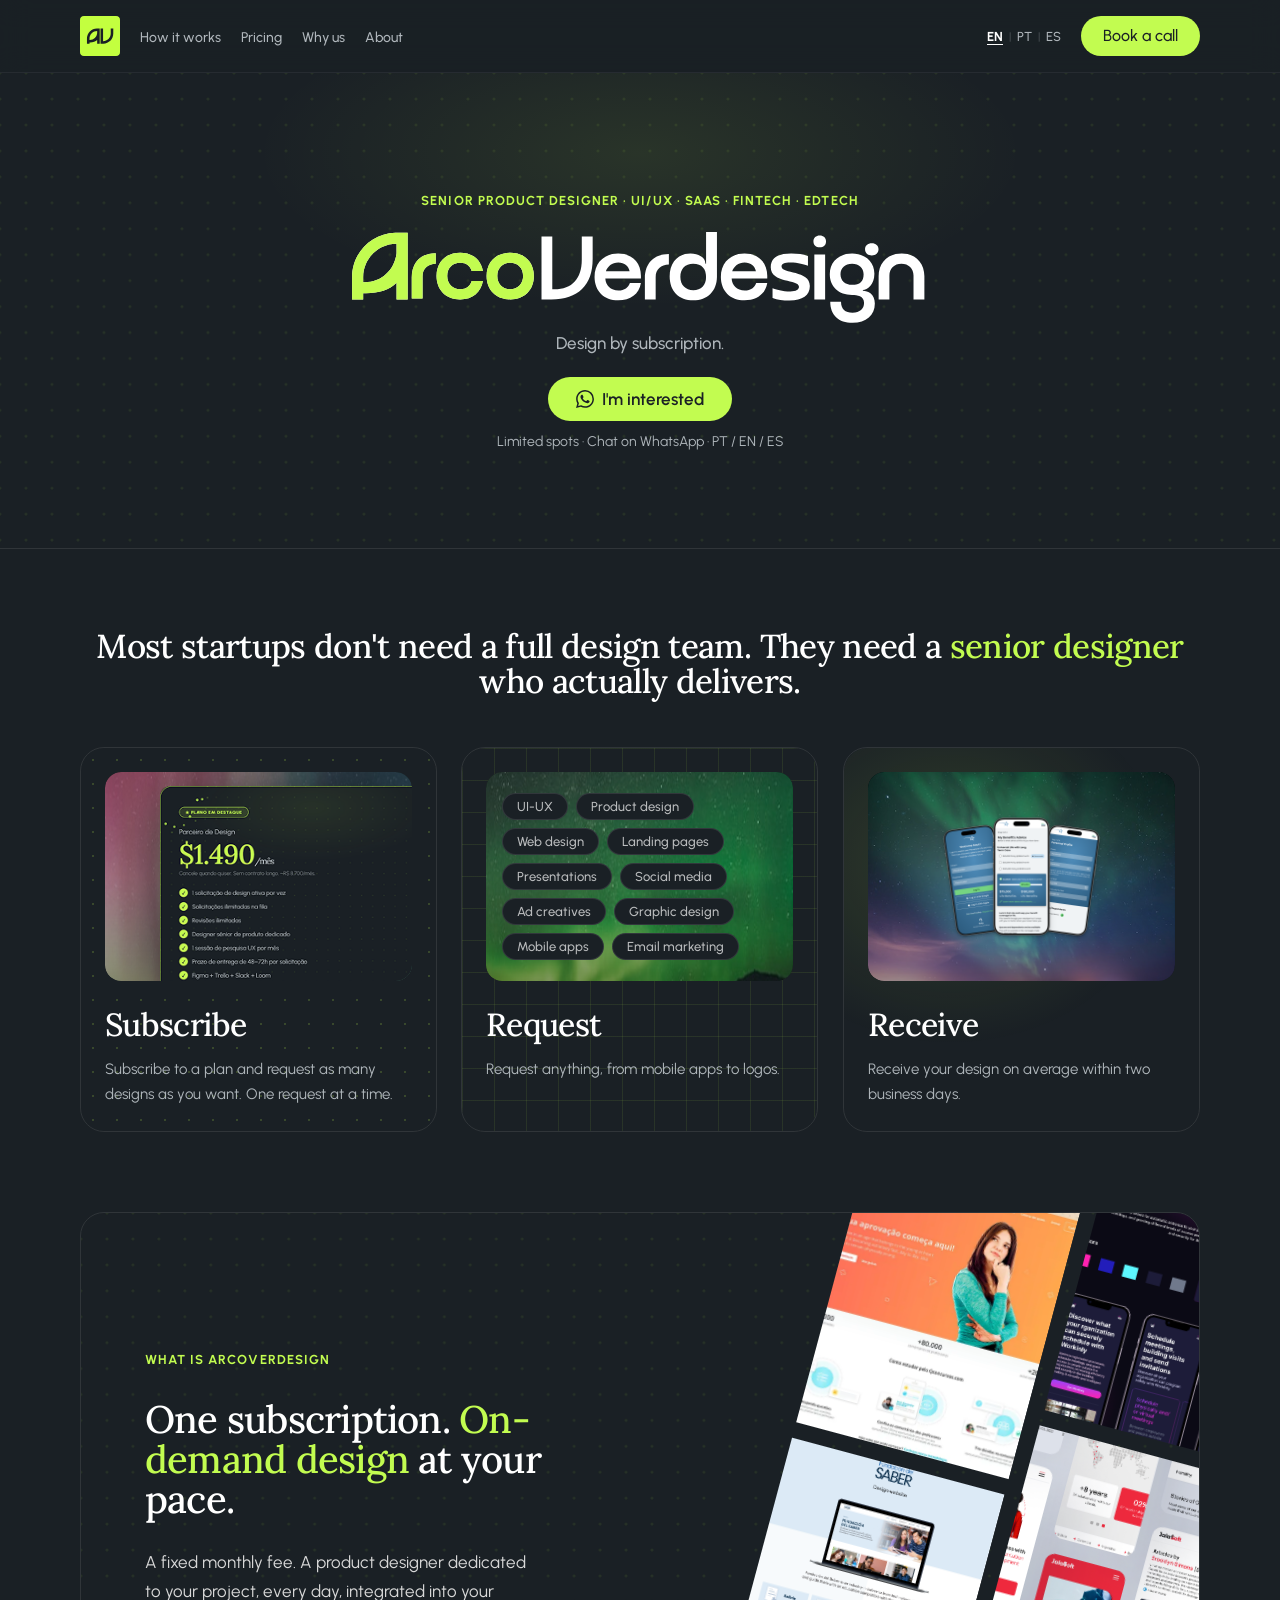
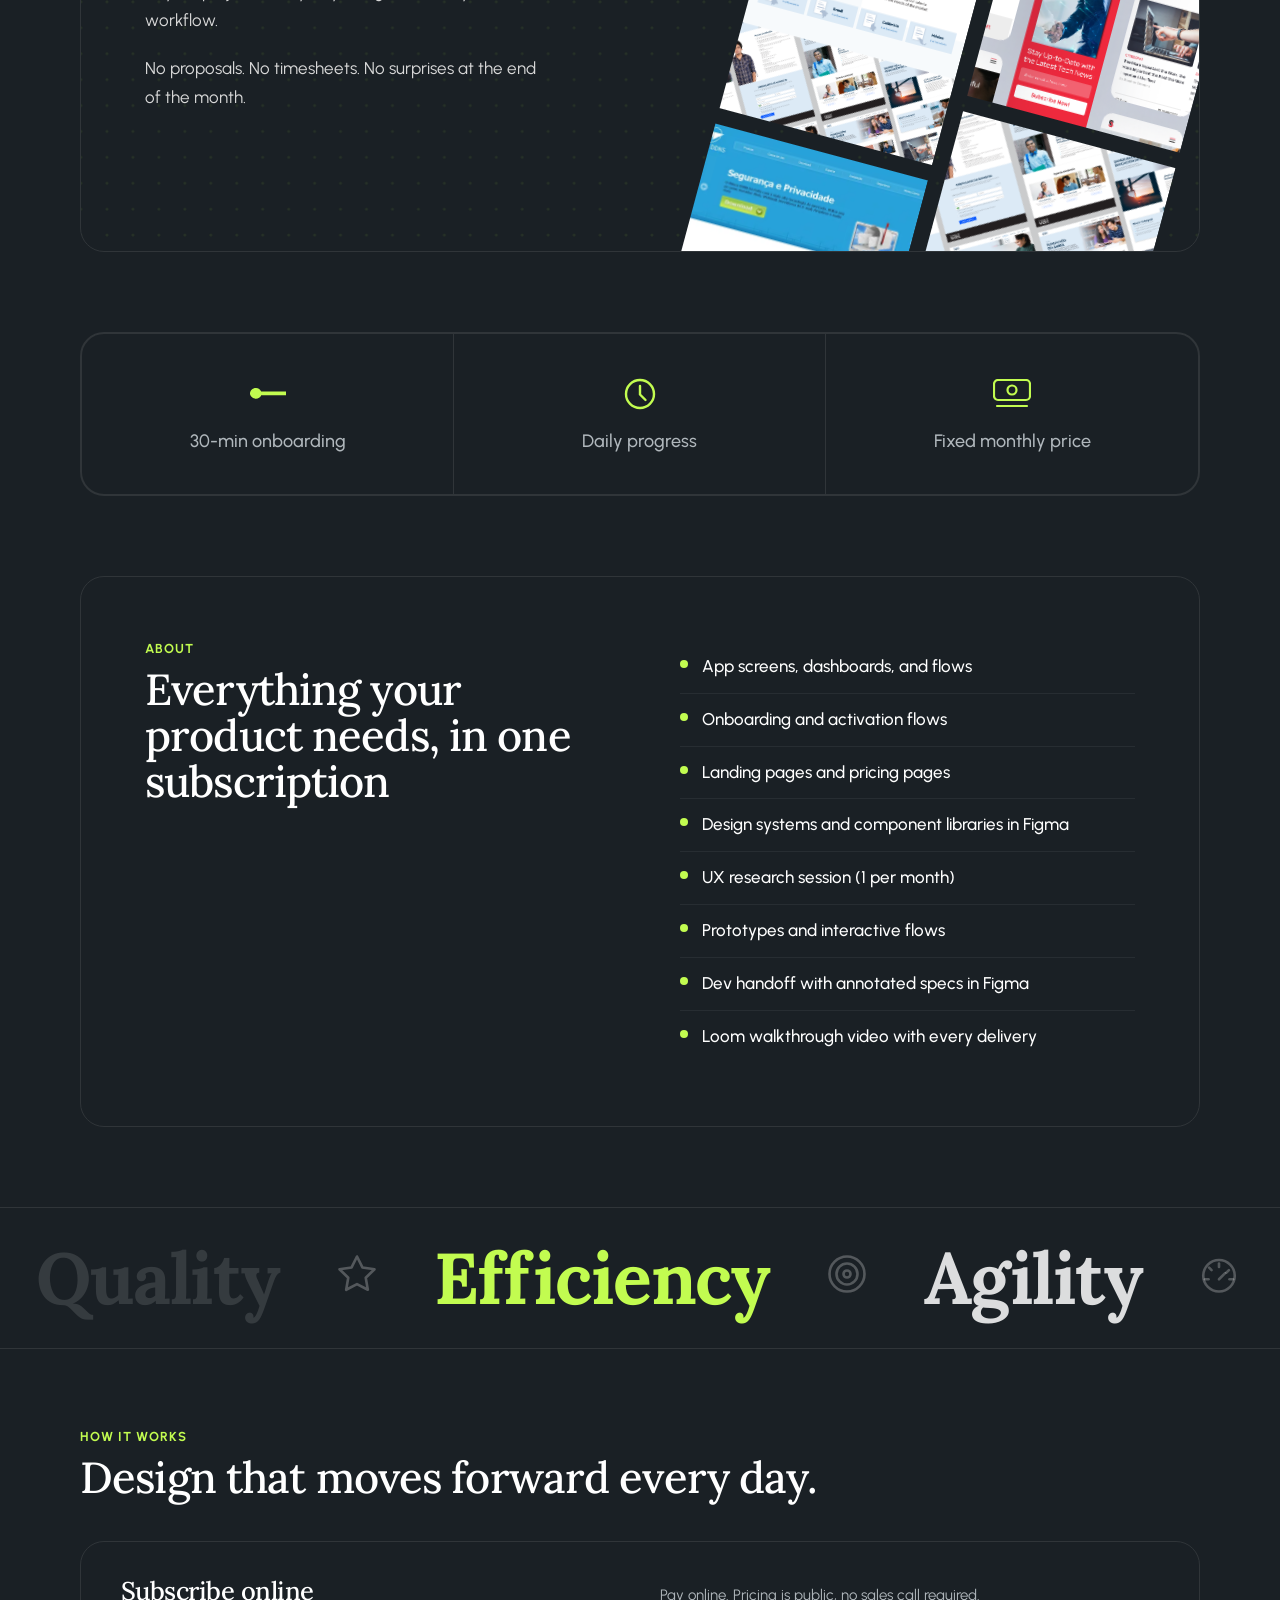
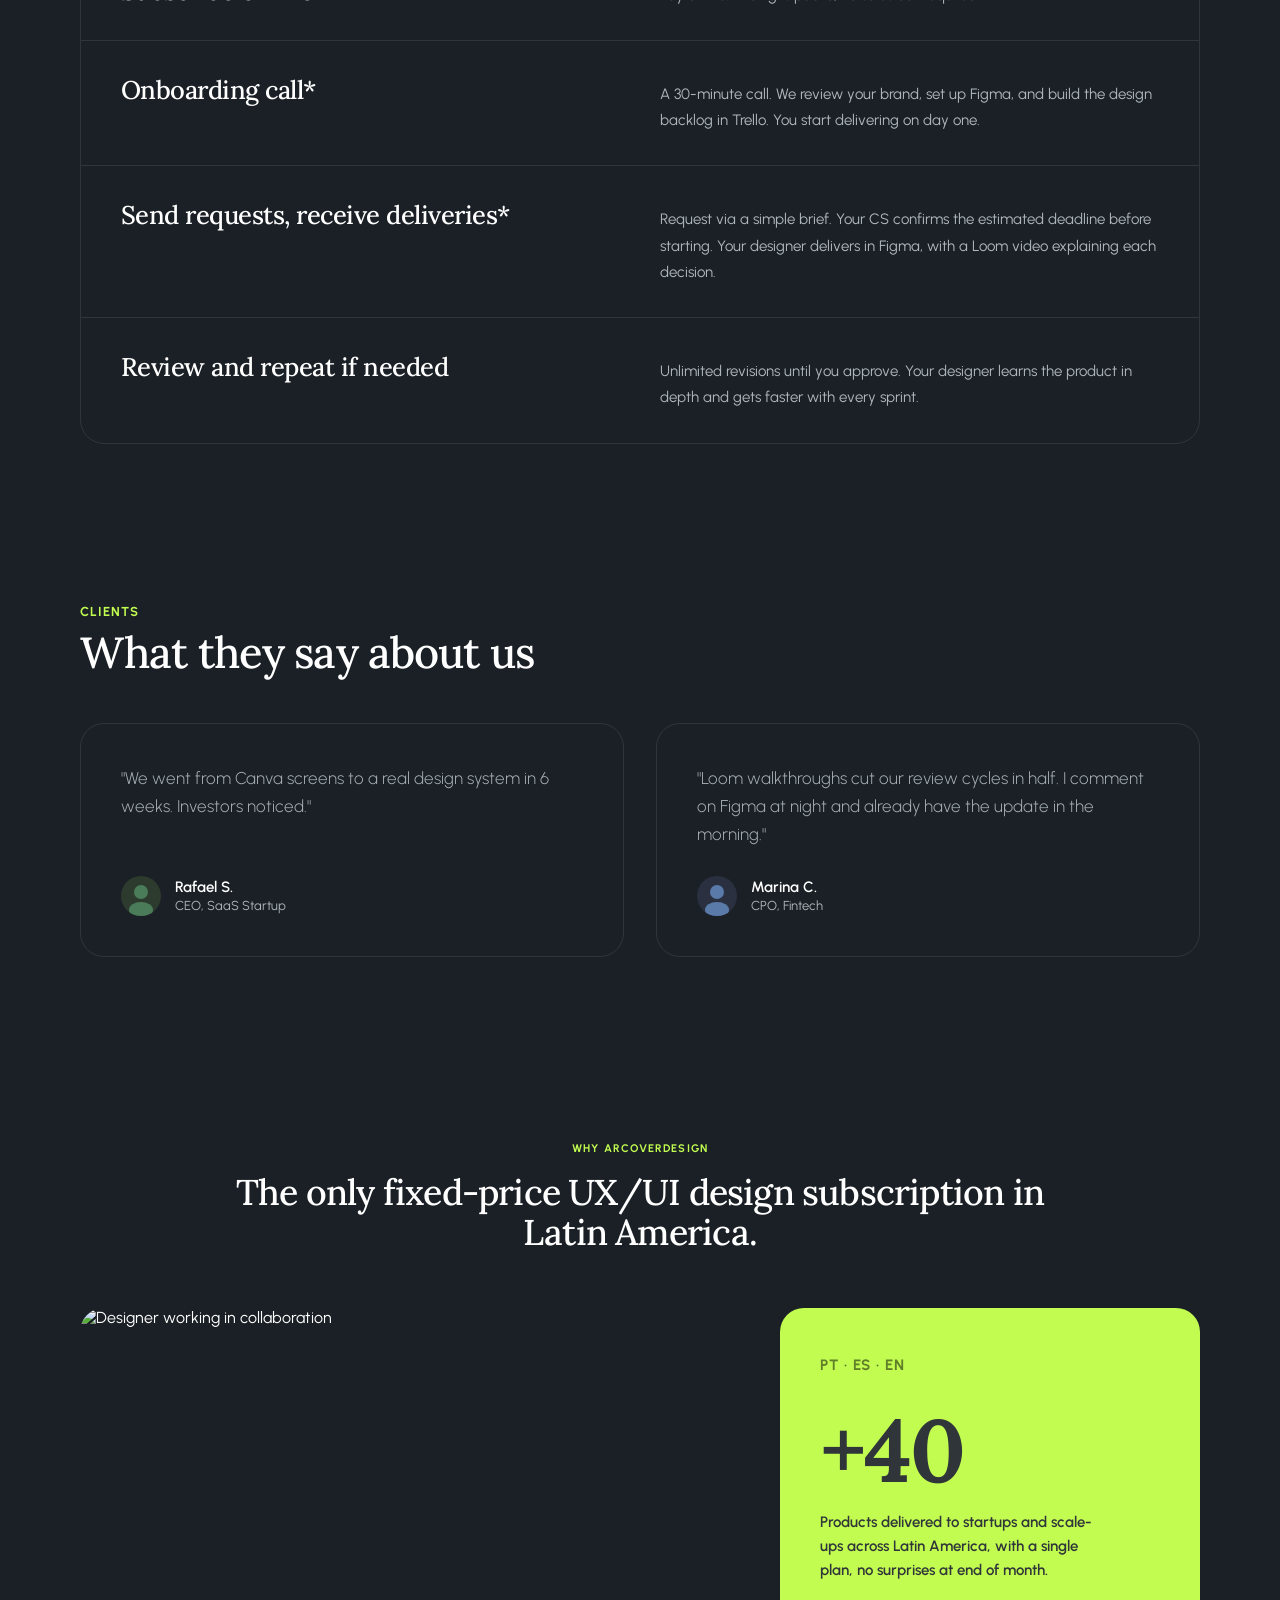
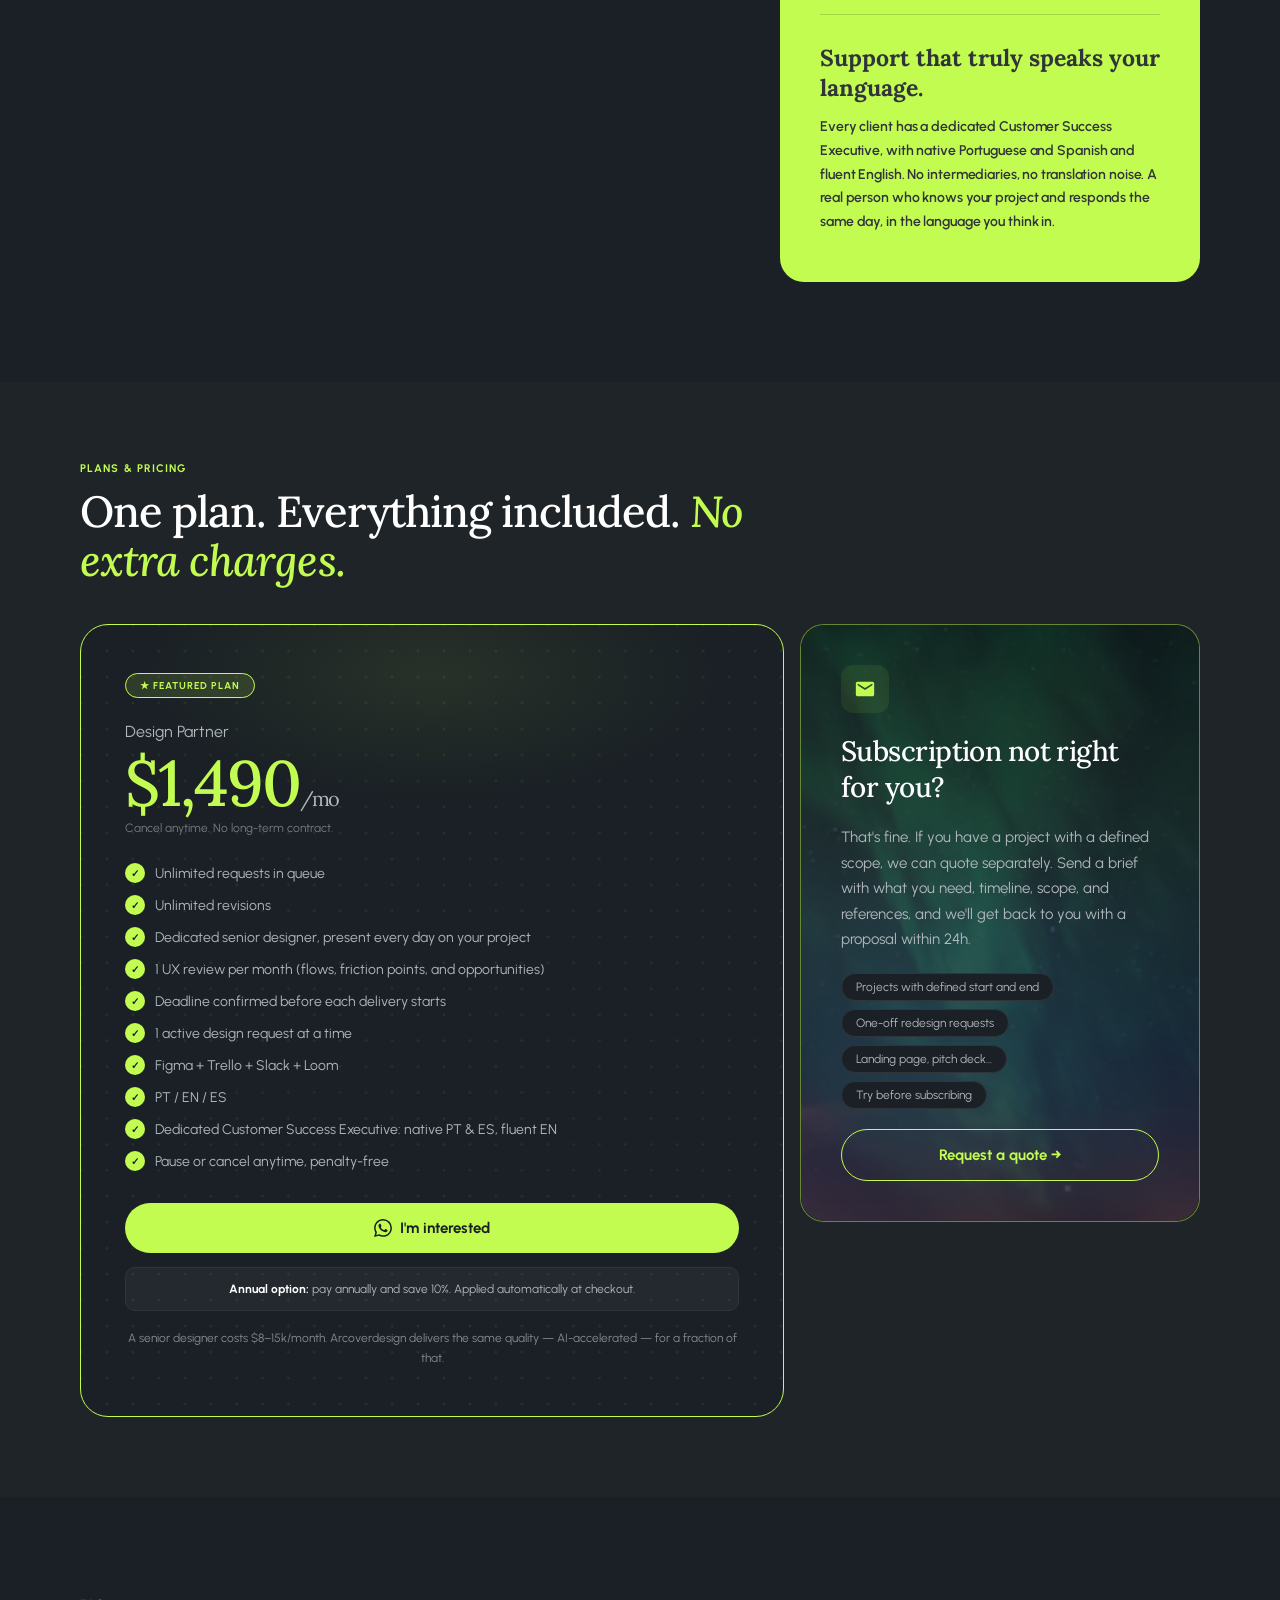
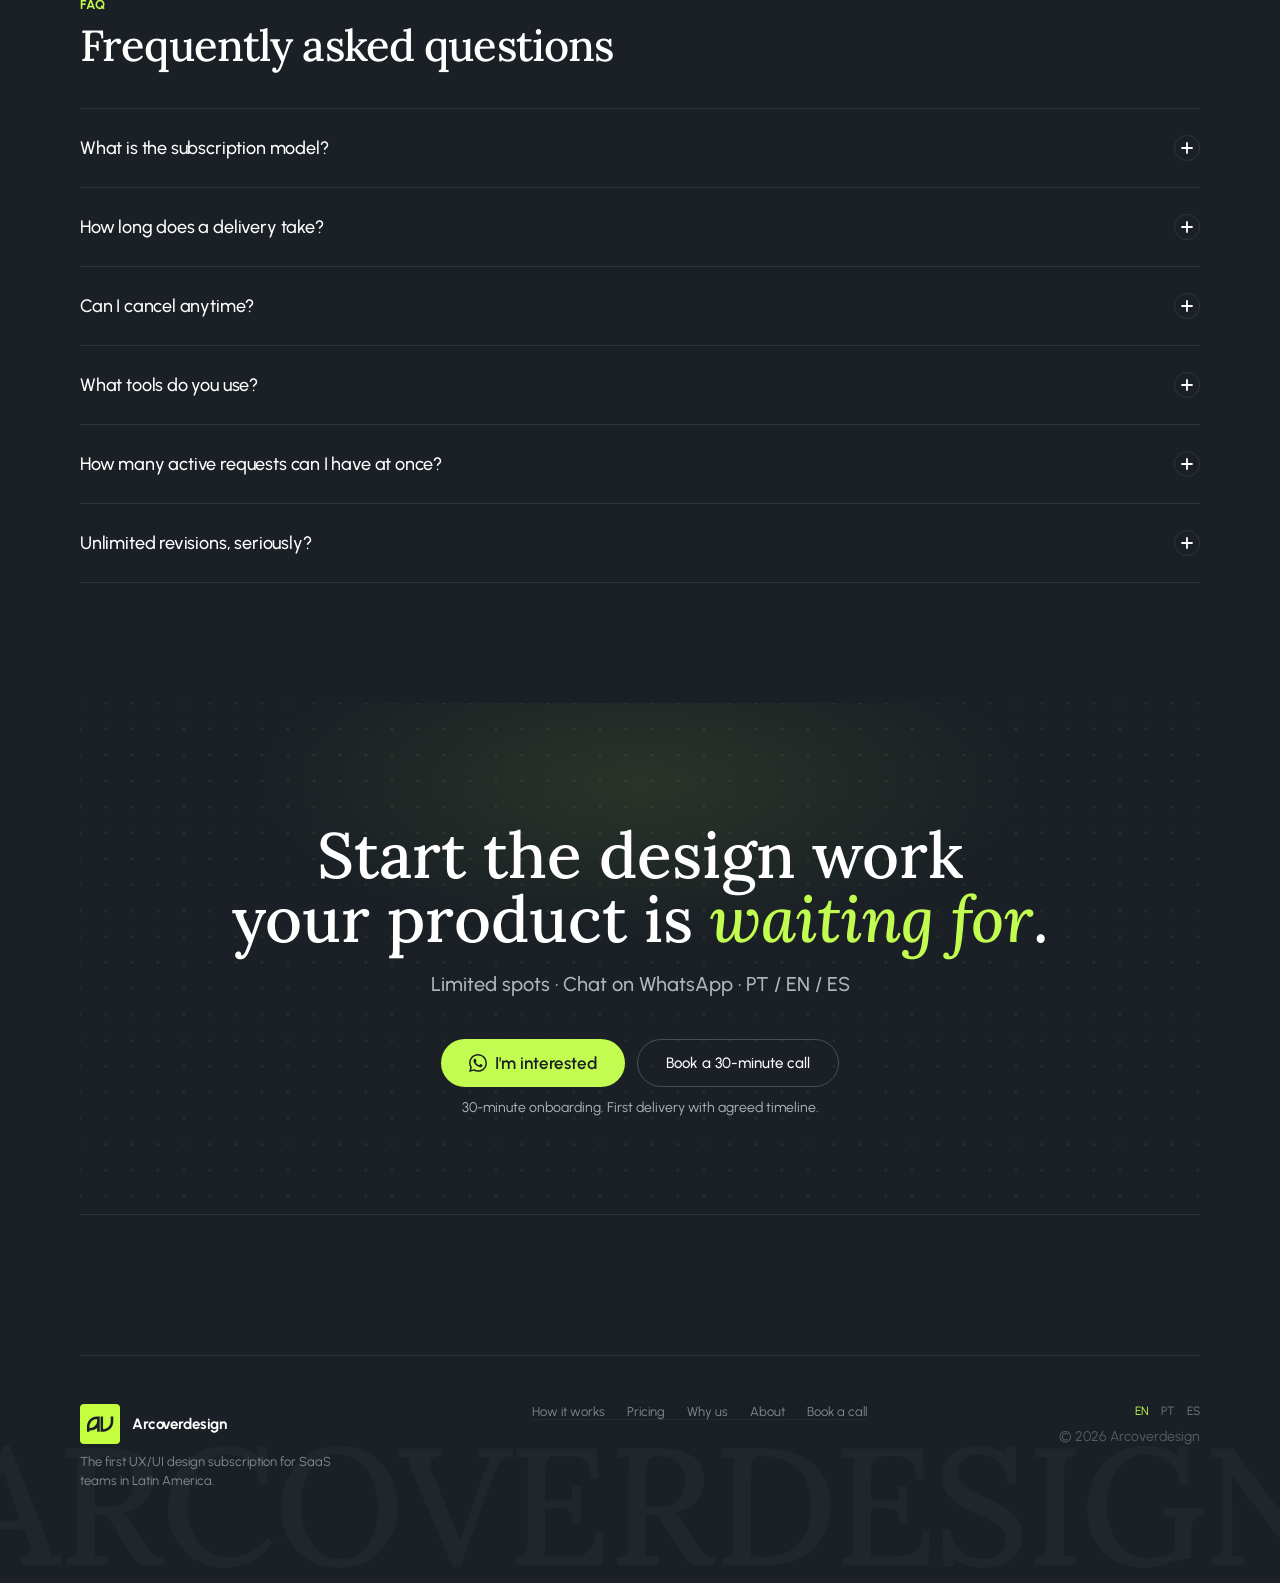
==== commit 32d96110: "Replace July 15th date with WhatsApp/language note in CTA section (all 3 langs) Co-Authored-By: Clau" ====
--- a/index.html
+++ b/index.html
@@ -2813,7 +2813,7 @@
     <canvas class="dot-grid-canvas" style="position:absolute;top:0;left:0;width:100%;height:100%;pointer-events:none;z-index:0;" width="1345" height="483"></canvas>
     <div style="position:relative;z-index:1;">
       <h2 class="hero-title cta-title" data-i18n-html="cta_title">Start the design work<br>your product is <span style="color:var(--accent);font-style:italic;">waiting for</span>.</h2>
-      <p class="hero-sub" data-i18n="cta_sub">Limited spots. Next opening: July 15th.</p>
+      <p class="hero-sub" data-i18n="cta_sub">Limited spots · Chat on WhatsApp · PT / EN / ES</p>
       <div class="hero-cta">
         <div style="display:flex;gap:12px;flex-wrap:wrap;justify-content:center;">
           <a href="https://wa.me/5561993734553?text=Hi%20João%2C%20I%20want%20a%20spot%20at%20Arcoverdesign." target="_blank" rel="noopener" class="btn btn-hero" data-wa-cta><svg width="18" height="18" viewBox="0 0 24 24" fill="currentColor" style="flex-shrink:0;" xmlns="http://www.w3.org/2000/svg"><path d="M17.472 14.382c-.297-.149-1.758-.867-2.03-.967-.273-.099-.471-.148-.67.15-.197.297-.767.966-.94 1.164-.173.199-.347.223-.644.075-.297-.15-1.255-.463-2.39-1.475-.883-.788-1.48-1.761-1.653-2.059-.173-.297-.018-.458.13-.606.134-.133.298-.347.446-.52.149-.174.198-.298.298-.497.099-.198.05-.371-.025-.52-.075-.149-.669-1.612-.916-2.207-.242-.579-.487-.5-.669-.51-.173-.008-.371-.01-.57-.01-.198 0-.52.074-.792.372-.272.297-1.04 1.016-1.04 2.479 0 1.462 1.065 2.875 1.213 3.074.149.198 2.096 3.2 5.077 4.487.709.306 1.262.489 1.694.625.712.227 1.36.195 1.871.118.571-.085 1.758-.719 2.006-1.413.248-.694.248-1.289.173-1.413-.074-.124-.272-.198-.57-.347m-5.421 7.403h-.004a9.87 9.87 0 01-5.031-1.378l-.361-.214-3.741.982.998-3.648-.235-.374a9.86 9.86 0 01-1.51-5.26c.001-5.45 4.436-9.884 9.888-9.884 2.64 0 5.122 1.03 6.988 2.898a9.825 9.825 0 012.893 6.994c-.003 5.45-4.437 9.884-9.885 9.884m8.413-18.297A11.815 11.815 0 0012.05 0C5.495 0 .16 5.335.157 11.892c0 2.096.547 4.142 1.588 5.945L.057 24l6.305-1.654a11.882 11.882 0 005.683 1.448h.005c6.554 0 11.89-5.335 11.893-11.893a11.821 11.821 0 00-3.48-8.413z"/></svg><span data-i18n="cta_btn_wa"> I'm interested</span></a>
@@ -3315,7 +3315,7 @@
       faq6_q: 'Unlimited revisions, seriously?',
       faq6_a: 'Yes. We revise until you approve. The goal is for every delivery to be exactly as you imagined it.',
       cta_title: 'Start the design work<br>your product is <span style="color:var(--accent);font-style:italic;">waiting for</span>.',
-      cta_sub: 'Limited spots. Next opening: July 15th.',
+      cta_sub: 'Limited spots · Chat on WhatsApp · PT / EN / ES',
       cta_btn_wa: " I'm interested",
       cta_btn_call: 'Book a 30-minute call',
       cta_note: '30-minute onboarding. First delivery with agreed timeline.',
@@ -3443,7 +3443,7 @@
       faq6_q: 'Revisões ilimitadas, a sério?',
       faq6_a: 'Sim. Revisamos até você aprovar. O objetivo é que cada entrega esteja exatamente do jeito que você imaginou.',
       cta_title: 'Comece o trabalho de design<br>que o seu produto está <span style="color:var(--accent);font-style:italic;">precisando</span>.',
-      cta_sub: 'Vagas limitadas. Próxima abertura: 15 de julho.',
+      cta_sub: 'Vagas limitadas · Fale no WhatsApp · PT / EN / ES',
       cta_btn_wa: ' Tenho interesse',
       cta_btn_call: 'Agendar call de 30 minutos',
       cta_note: 'Onboarding em 30 minutos. Primeira entrega com prazo acordado.',
@@ -3571,7 +3571,7 @@
       faq6_q: '¿Revisiones ilimitadas, en serio?',
       faq6_a: 'Sí. Revisamos hasta que apruebes. El objetivo es que cada entrega esté exactamente como la imaginaste.',
       cta_title: 'Empieza el trabajo de diseño<br>que tu producto está <span style="color:var(--accent);font-style:italic;">esperando</span>.',
-      cta_sub: 'Cupos limitados. Próxima apertura: 15 de julio.',
+      cta_sub: 'Cupos limitados · Chat en WhatsApp · PT / EN / ES',
       cta_btn_wa: ' Tengo interés',
       cta_btn_call: 'Agendar llamada de 30 minutos',
       cta_note: 'Onboarding en 30 minutos. Primera entrega con plazo acordado.',
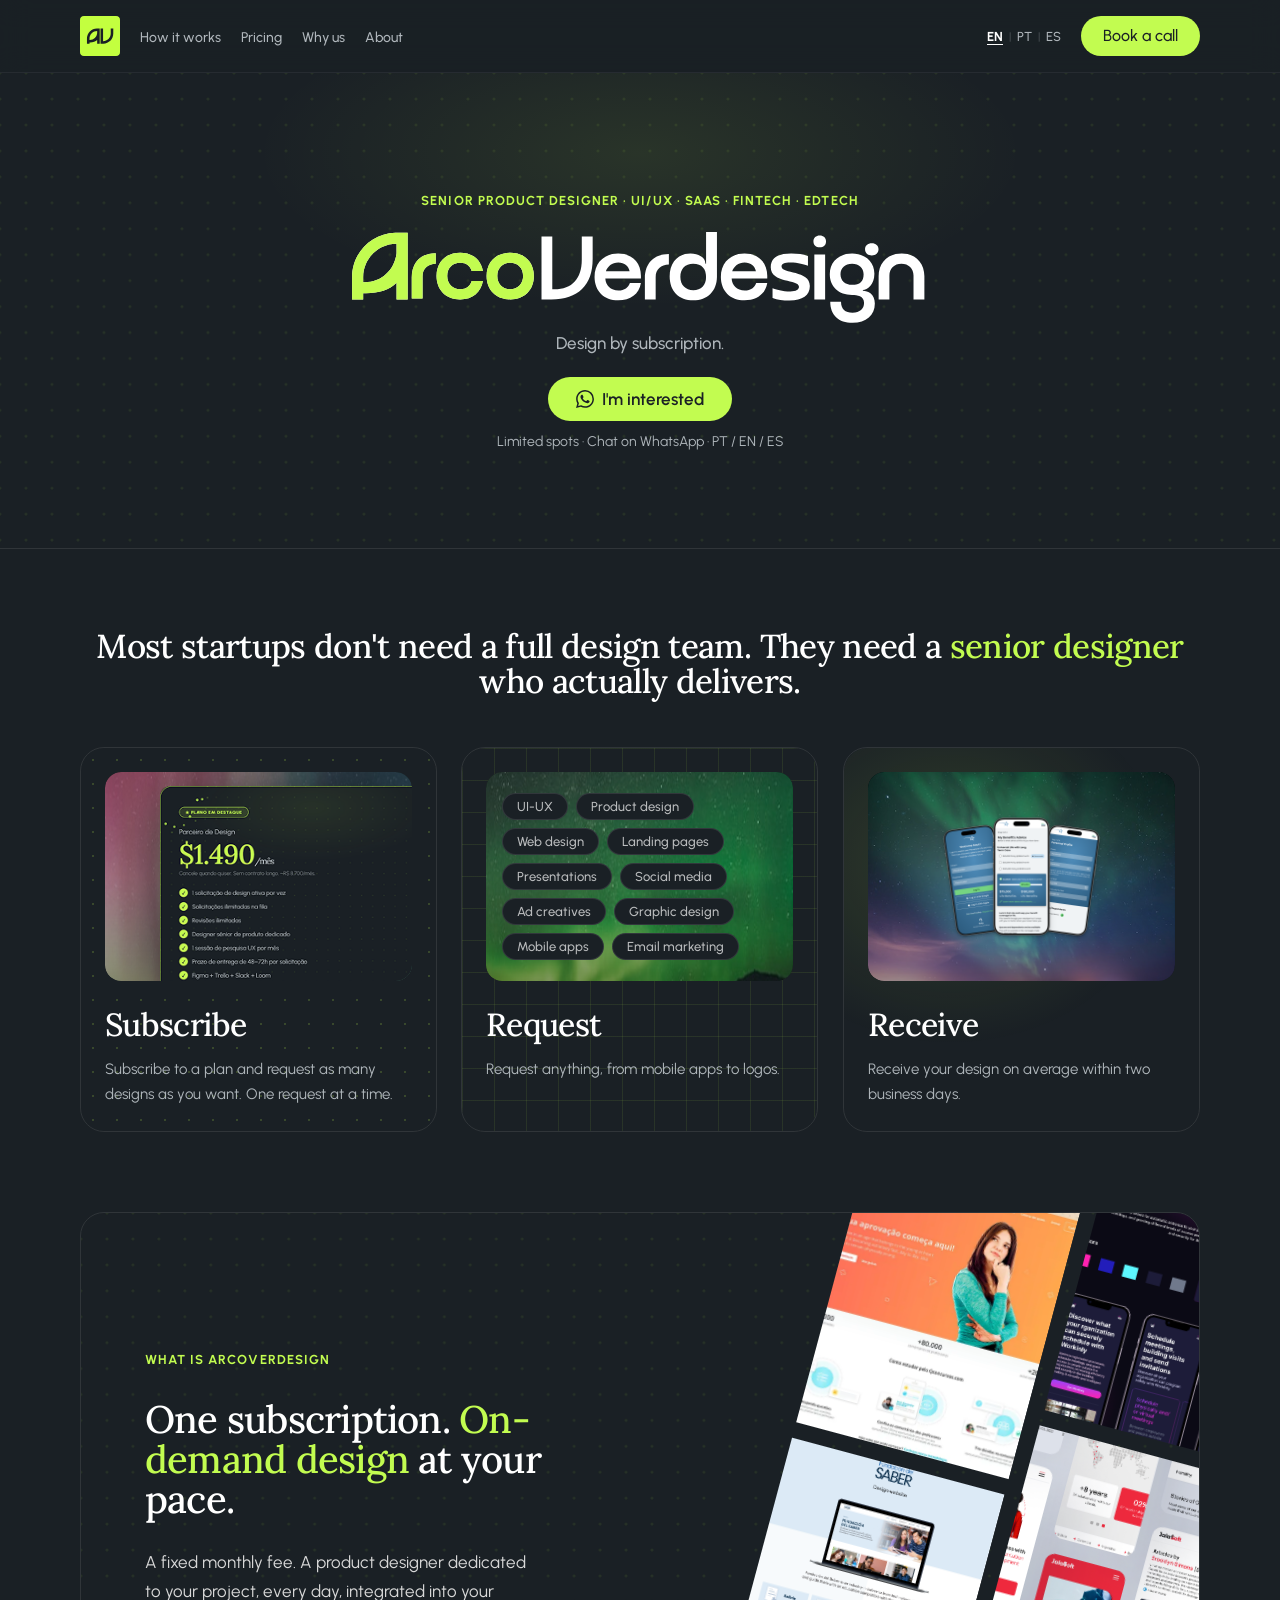
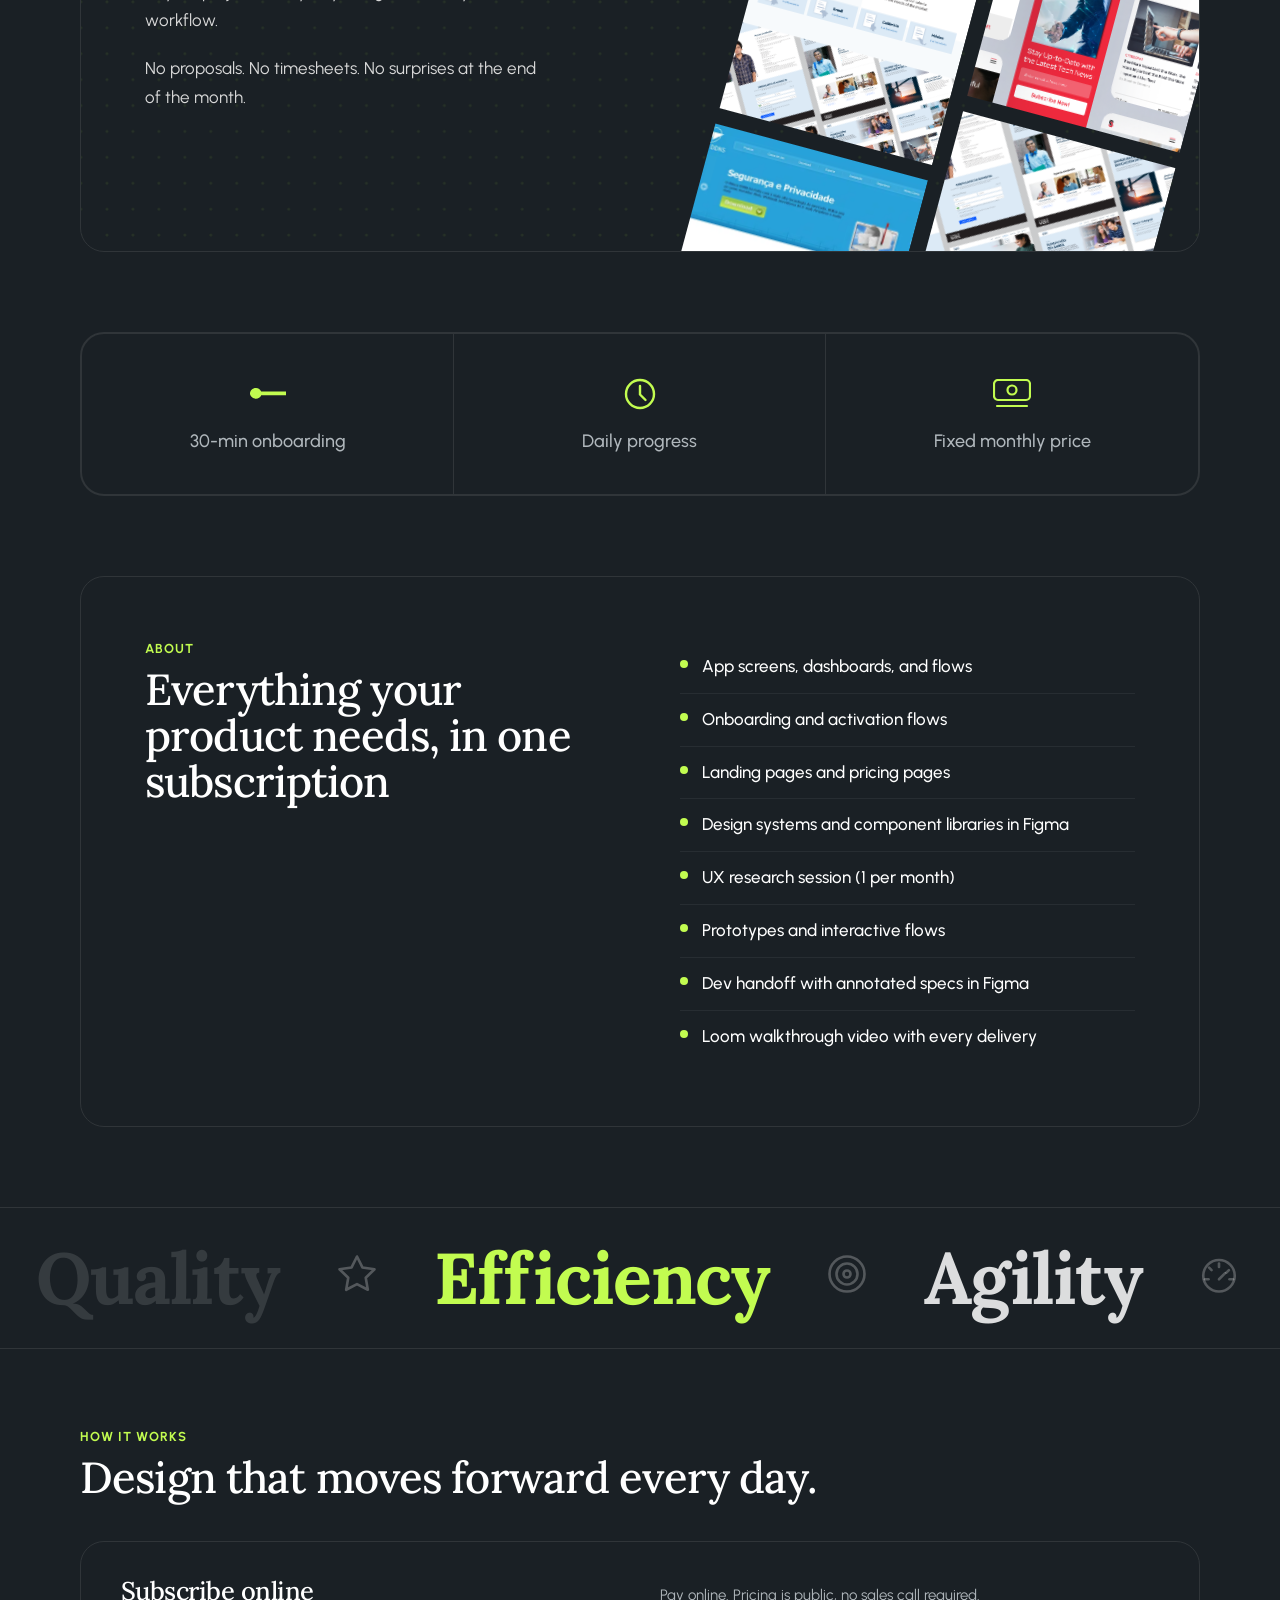
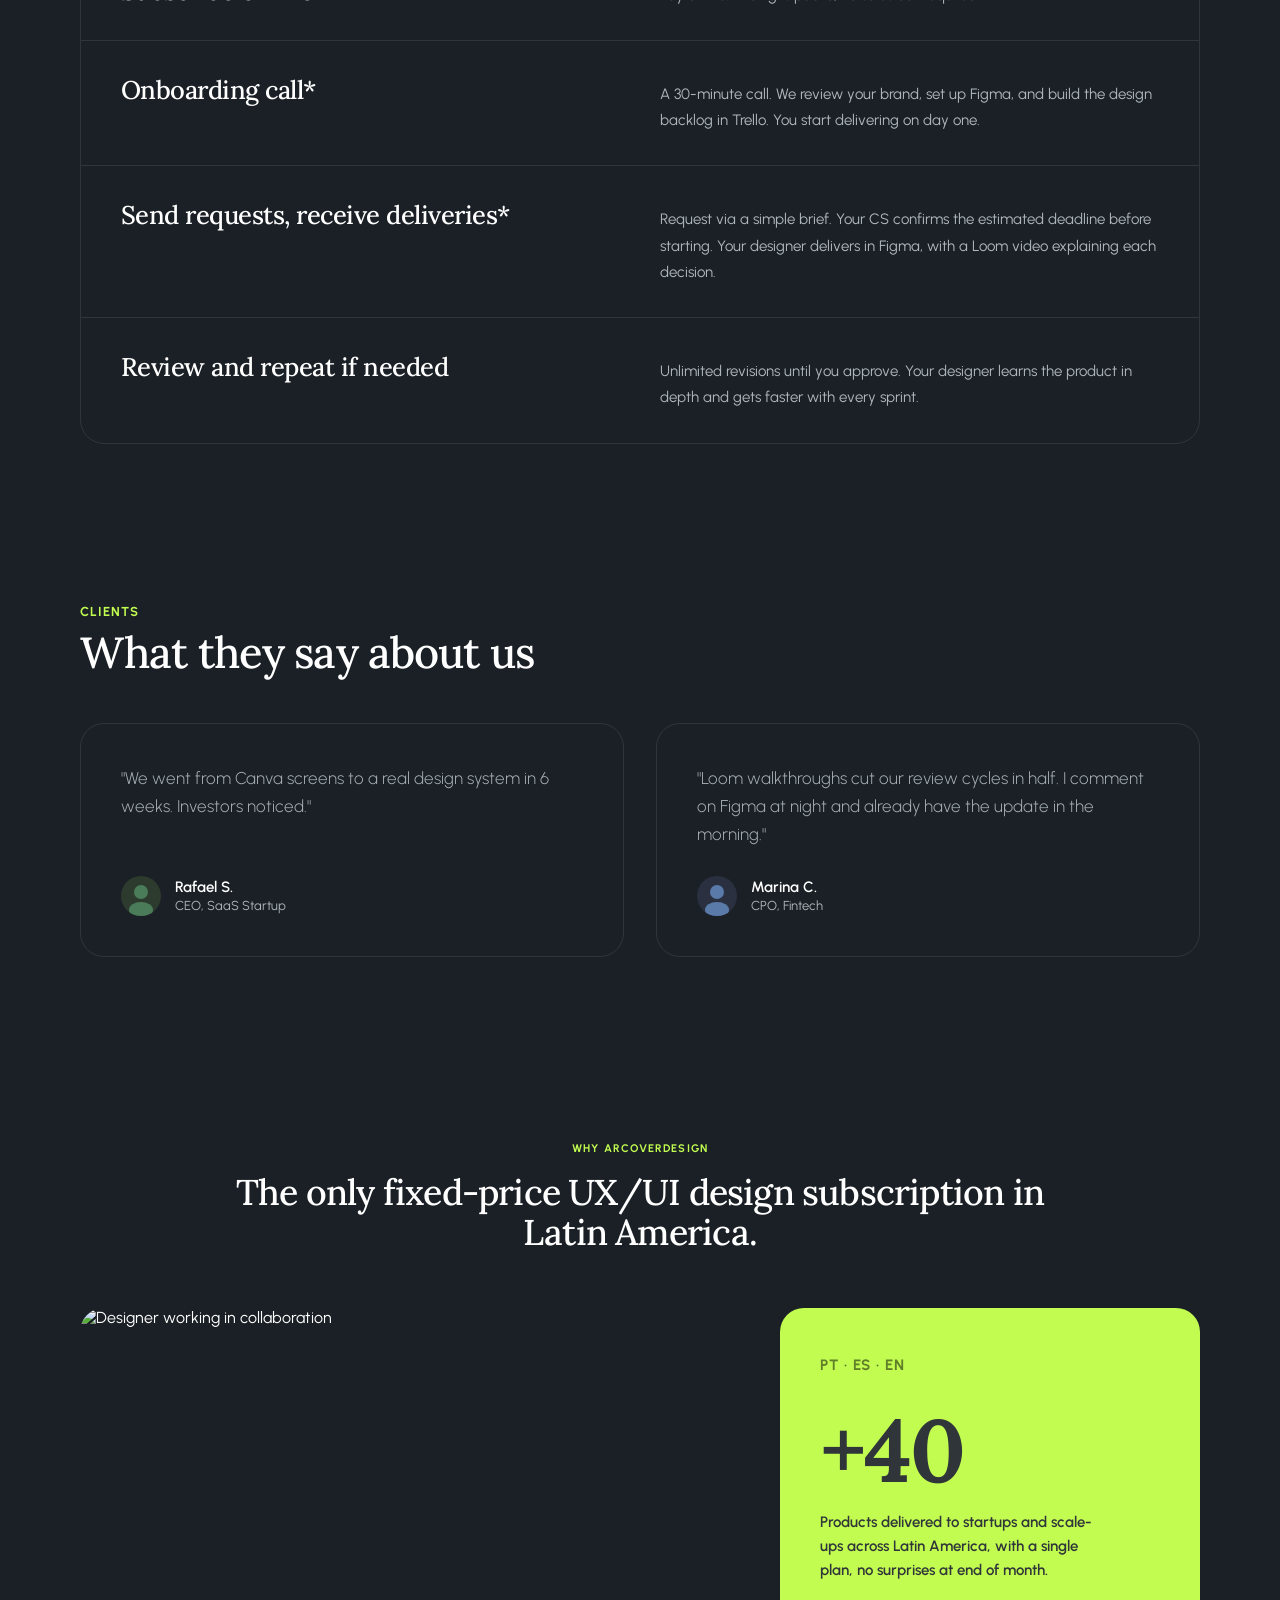
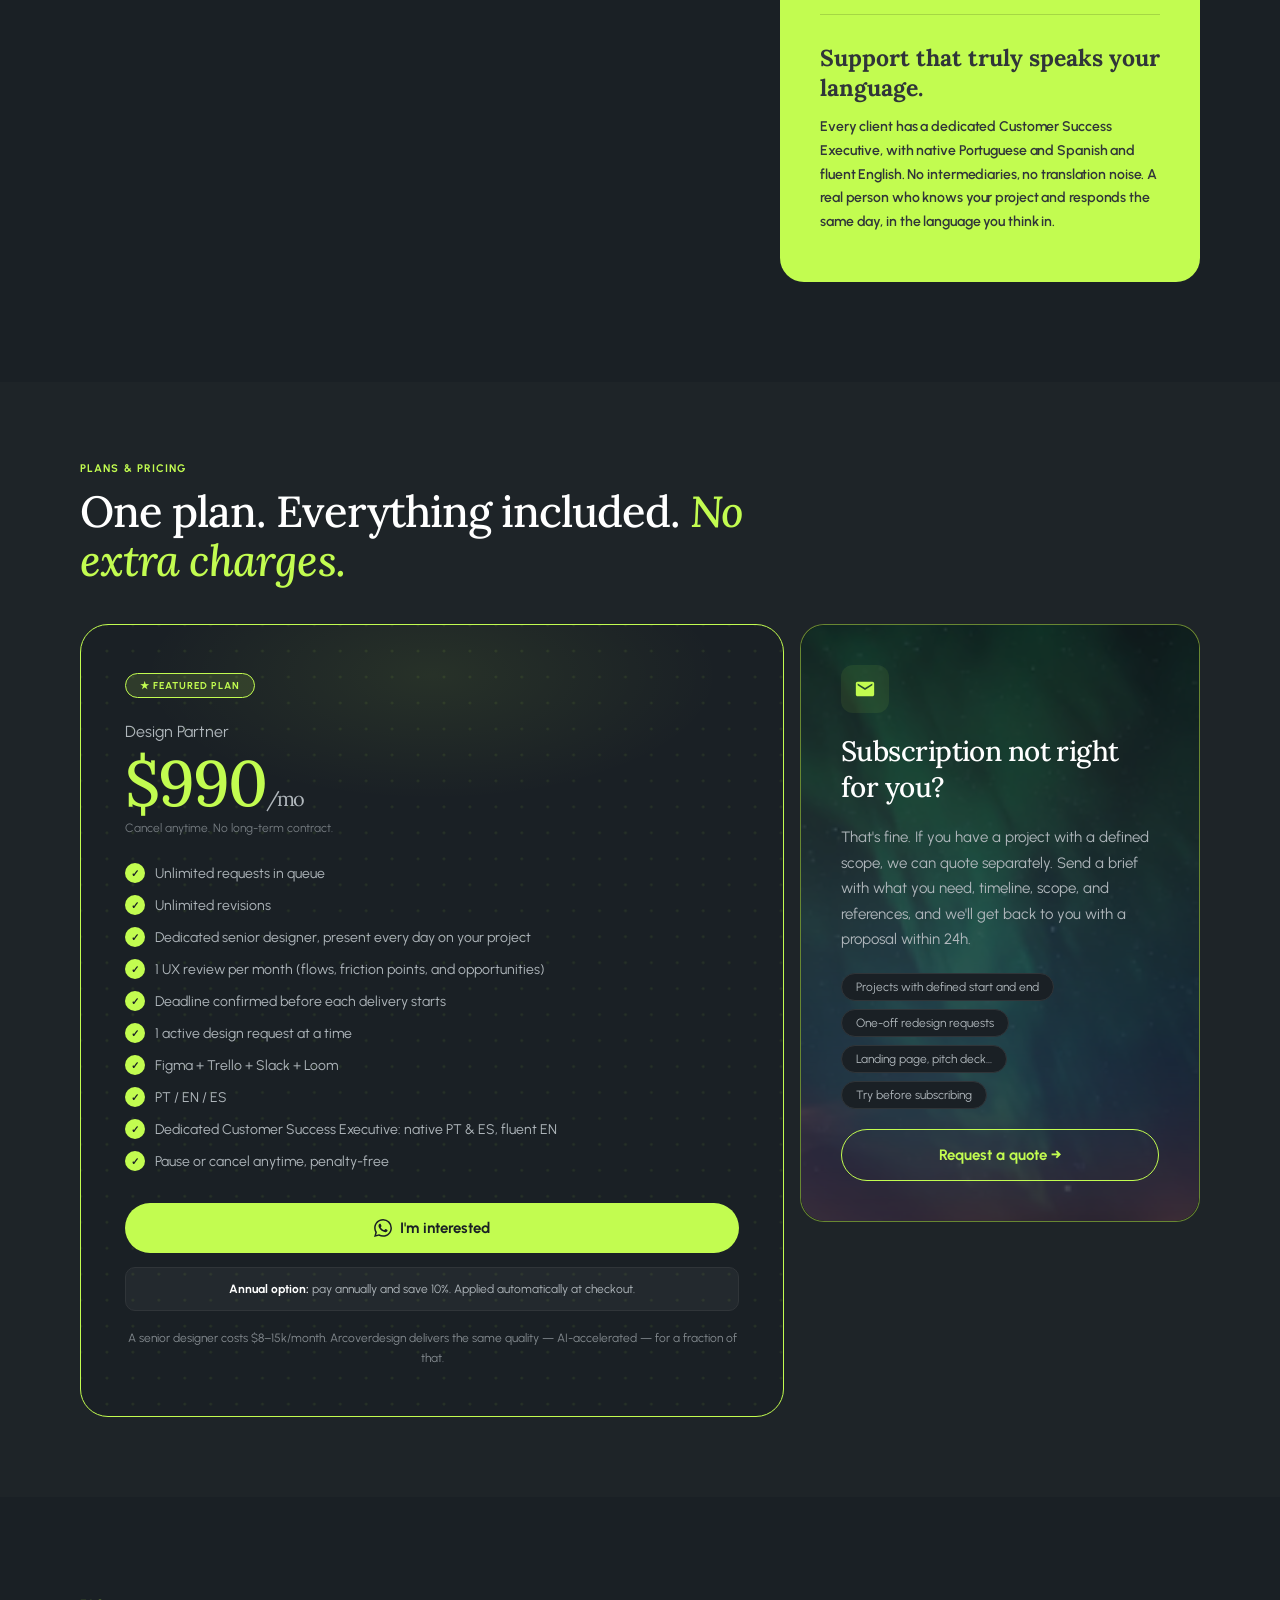
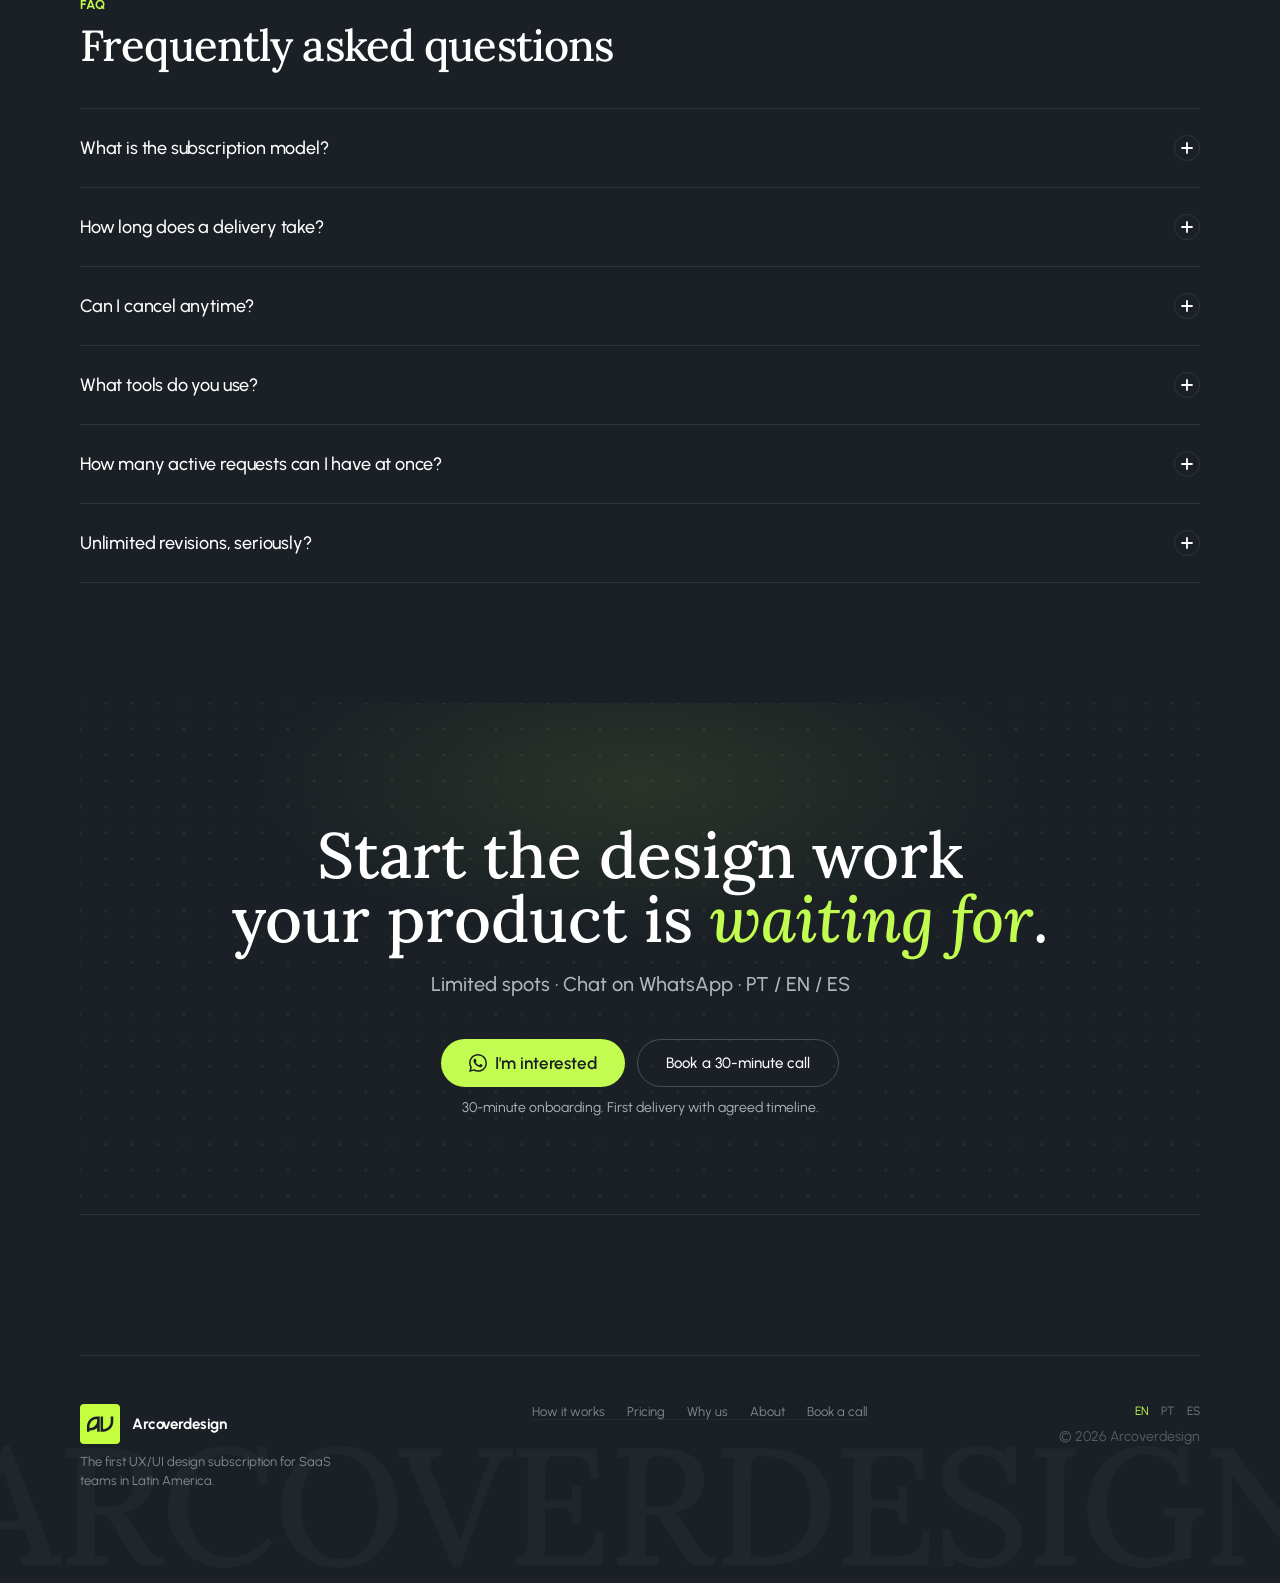
==== commit ead60d82: "Update pricing to $990/mo across all 3 languages Co-Authored-By: Claude Sonnet 4.6 <noreply@anthropi" ====
--- a/index.html
+++ b/index.html
@@ -39,7 +39,9 @@
       _calScrollY = window.scrollY;
       document.documentElement.classList.add('no-scroll');
       document.body.style.top = '-' + _calScrollY + 'px';
-      Calendly.initPopupWidget({ url: CALENDLY_URL });
+      var lang = window.__lang || 'en';
+      var locale = lang === 'pt' ? 'pt-BR' : lang === 'es' ? 'es' : 'en';
+      Calendly.initPopupWidget({ url: CALENDLY_URL + '?locale=' + locale });
       // Restore scroll when overlay is removed
       var observer = new MutationObserver(function() {
         if (!document.querySelector('.calendly-overlay')) {
@@ -2697,7 +2699,7 @@
         <canvas class="dot-grid-canvas" style="position:absolute;top:0;left:0;width:100%;height:100%;pointer-events:none;z-index:0;" width="704" height="774"></canvas>
         <div class="pricing-badge" data-i18n="pricing_badge">★ Featured plan</div>
         <p class="pricing-name" data-i18n="pricing_name">Design Partner</p>
-        <div class="pricing-amount" data-i18n-html="pricing_amount_html">$1,490<span>/mo</span></div>
+        <div class="pricing-amount" data-i18n-html="pricing_amount_html">$990<span>/mo</span></div>
         <p class="pricing-note" data-i18n="pricing_note">Cancel anytime. No long-term contract.</p>
         <ul class="pricing-features">
           <li><span class="chk">✓</span><span data-i18n="pricing_feat1"> Unlimited requests in queue</span></li>
@@ -3278,7 +3280,7 @@
       pricing_heading: 'One plan. Everything included. <span class="accent-word">No extra charges.</span>',
       pricing_badge: '★ Featured plan',
       pricing_name: 'Design Partner',
-      pricing_amount_html: '$1,490<span>/mo</span>',
+      pricing_amount_html: '$990<span>/mo</span>',
       pricing_note: 'Cancel anytime. No long-term contract.',
       pricing_feat1: ' Unlimited requests in queue',
       pricing_feat2: ' Unlimited revisions',
@@ -3326,6 +3328,7 @@
       footer_link_about: 'About',
       footer_link_cta: 'Book a call',
       footer_copy: '© 2026 Arcoverdesign',
+      whatsapp_number: '5561993734553',
       whatsapp_text: "Hi%20Jo%C3%A3o%2C%20I%20want%20a%20spot%20at%20Arcoverdesign."
     },
     pt: {
@@ -3406,7 +3409,7 @@
       pricing_heading: 'Um plano. Tudo incluído. <span class="accent-word">Sem cobranças extras.</span>',
       pricing_badge: '★ Plano em destaque',
       pricing_name: 'Parceiro de Design',
-      pricing_amount_html: 'R$ 8.700<span>/mês</span>',
+      pricing_amount_html: '$990<span>/mês</span>',
       pricing_note: 'Cancele quando quiser. Sem contrato longo.',
       pricing_feat1: ' Solicitações ilimitadas na fila',
       pricing_feat2: ' Revisões ilimitadas',
@@ -3454,6 +3457,7 @@
       footer_link_about: 'Sobre',
       footer_link_cta: 'Agendar call',
       footer_copy: '© 2026 Arcoverdesign',
+      whatsapp_number: '5561993734553',
       whatsapp_text: "Ol%C3%A1%20Jo%C3%A3o%2C%20quero%20minha%20vaga%20na%20Arcoverdesign."
     },
     es: {
@@ -3534,7 +3538,7 @@
       pricing_heading: 'Un plan. Todo incluido. <span class="accent-word">Sin cargos extras.</span>',
       pricing_badge: '★ Plan destacado',
       pricing_name: 'Socio de Diseño',
-      pricing_amount_html: '$1,490<span>/mes</span>',
+      pricing_amount_html: '$990<span>/mes</span>',
       pricing_note: 'Cancela cuando quieras. Sin contrato largo.',
       pricing_feat1: ' Solicitudes ilimitadas en cola',
       pricing_feat2: ' Revisiones ilimitadas',
@@ -3582,6 +3586,7 @@
       footer_link_about: 'Nosotros',
       footer_link_cta: 'Agendar llamada',
       footer_copy: '© 2026 Arcoverdesign',
+      whatsapp_number: '5561998765055',
       whatsapp_text: "Hola%20Jo%C3%A3o%2C%20quiero%20un%20lugar%20en%20Arcoverdesign."
     }
   };
@@ -3603,7 +3608,7 @@
   });
 
   // WhatsApp CTA links
-  var waUrl = 'https://wa.me/5561993734553?text=' + t.whatsapp_text;
+  var waUrl = 'https://wa.me/' + t.whatsapp_number + '?text=' + t.whatsapp_text;
   document.querySelectorAll('[data-wa-cta]').forEach(function(el) {
     el.href = waUrl;
   });
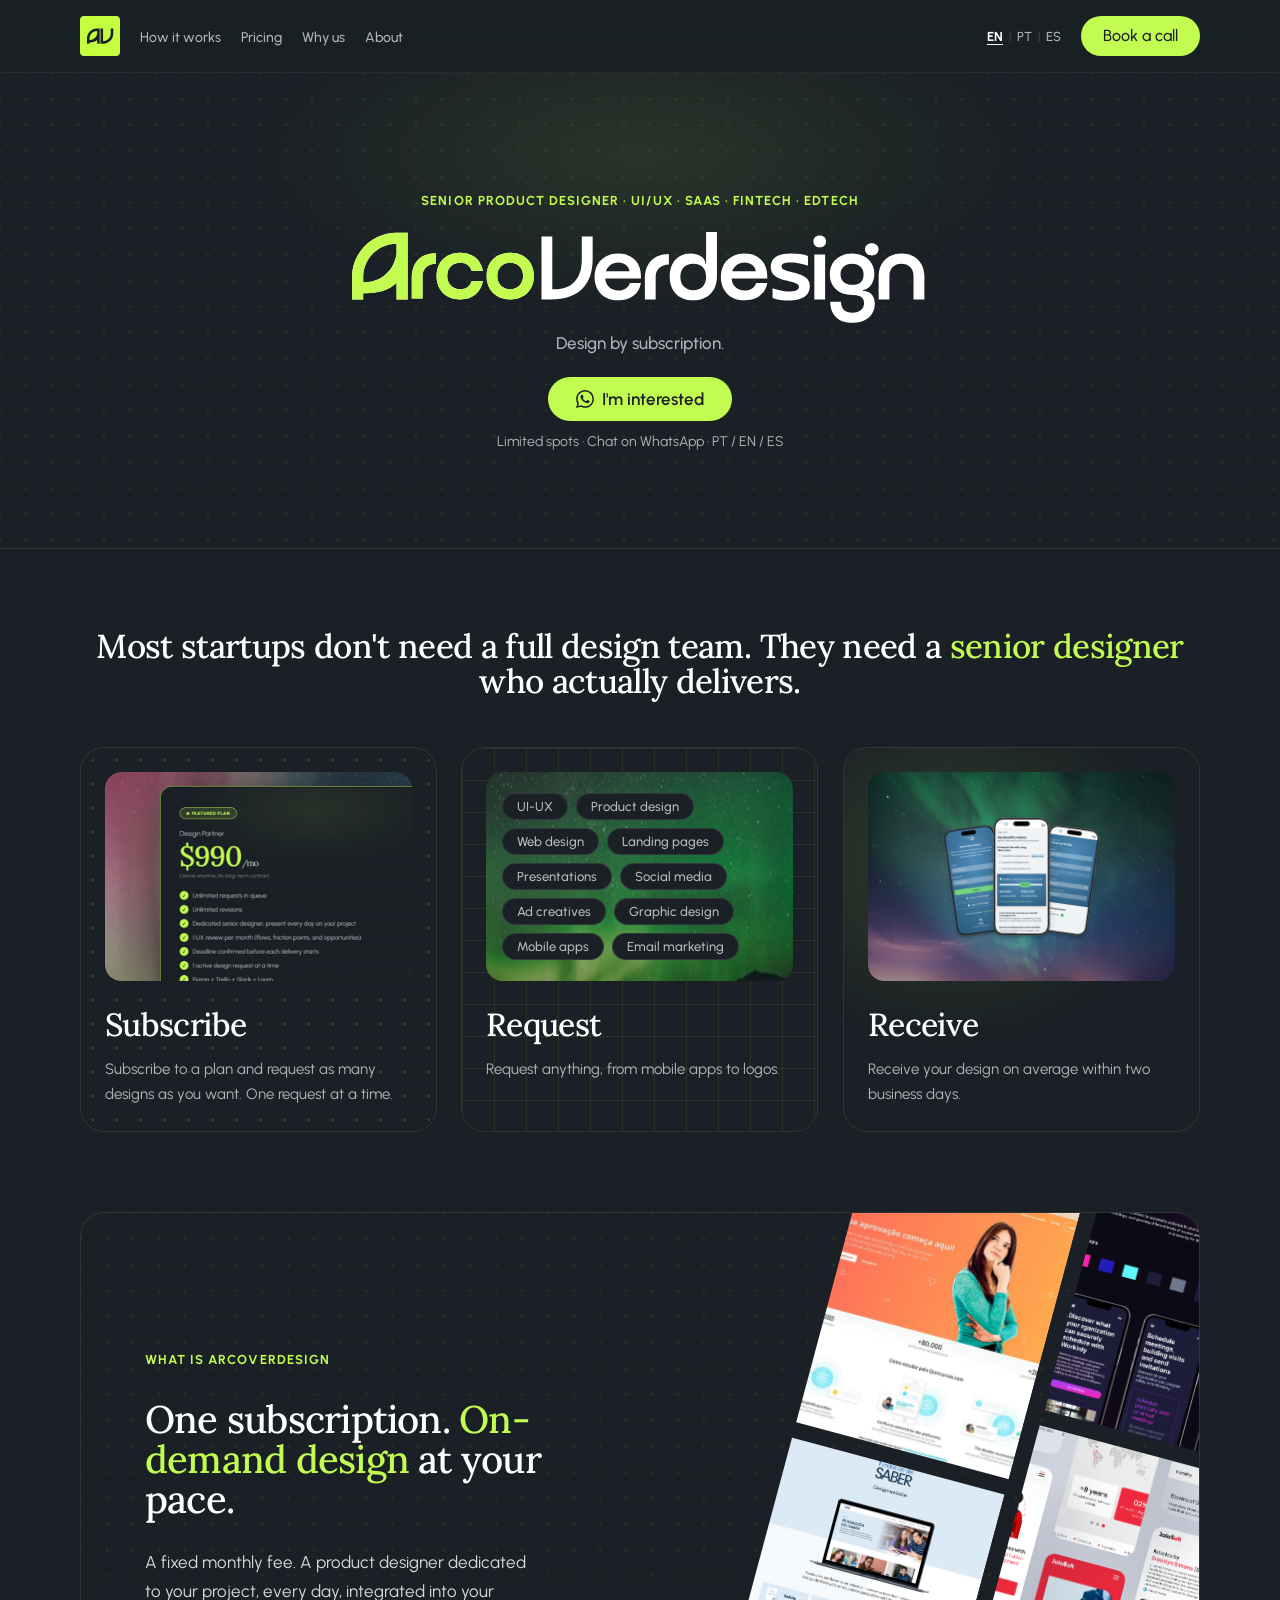
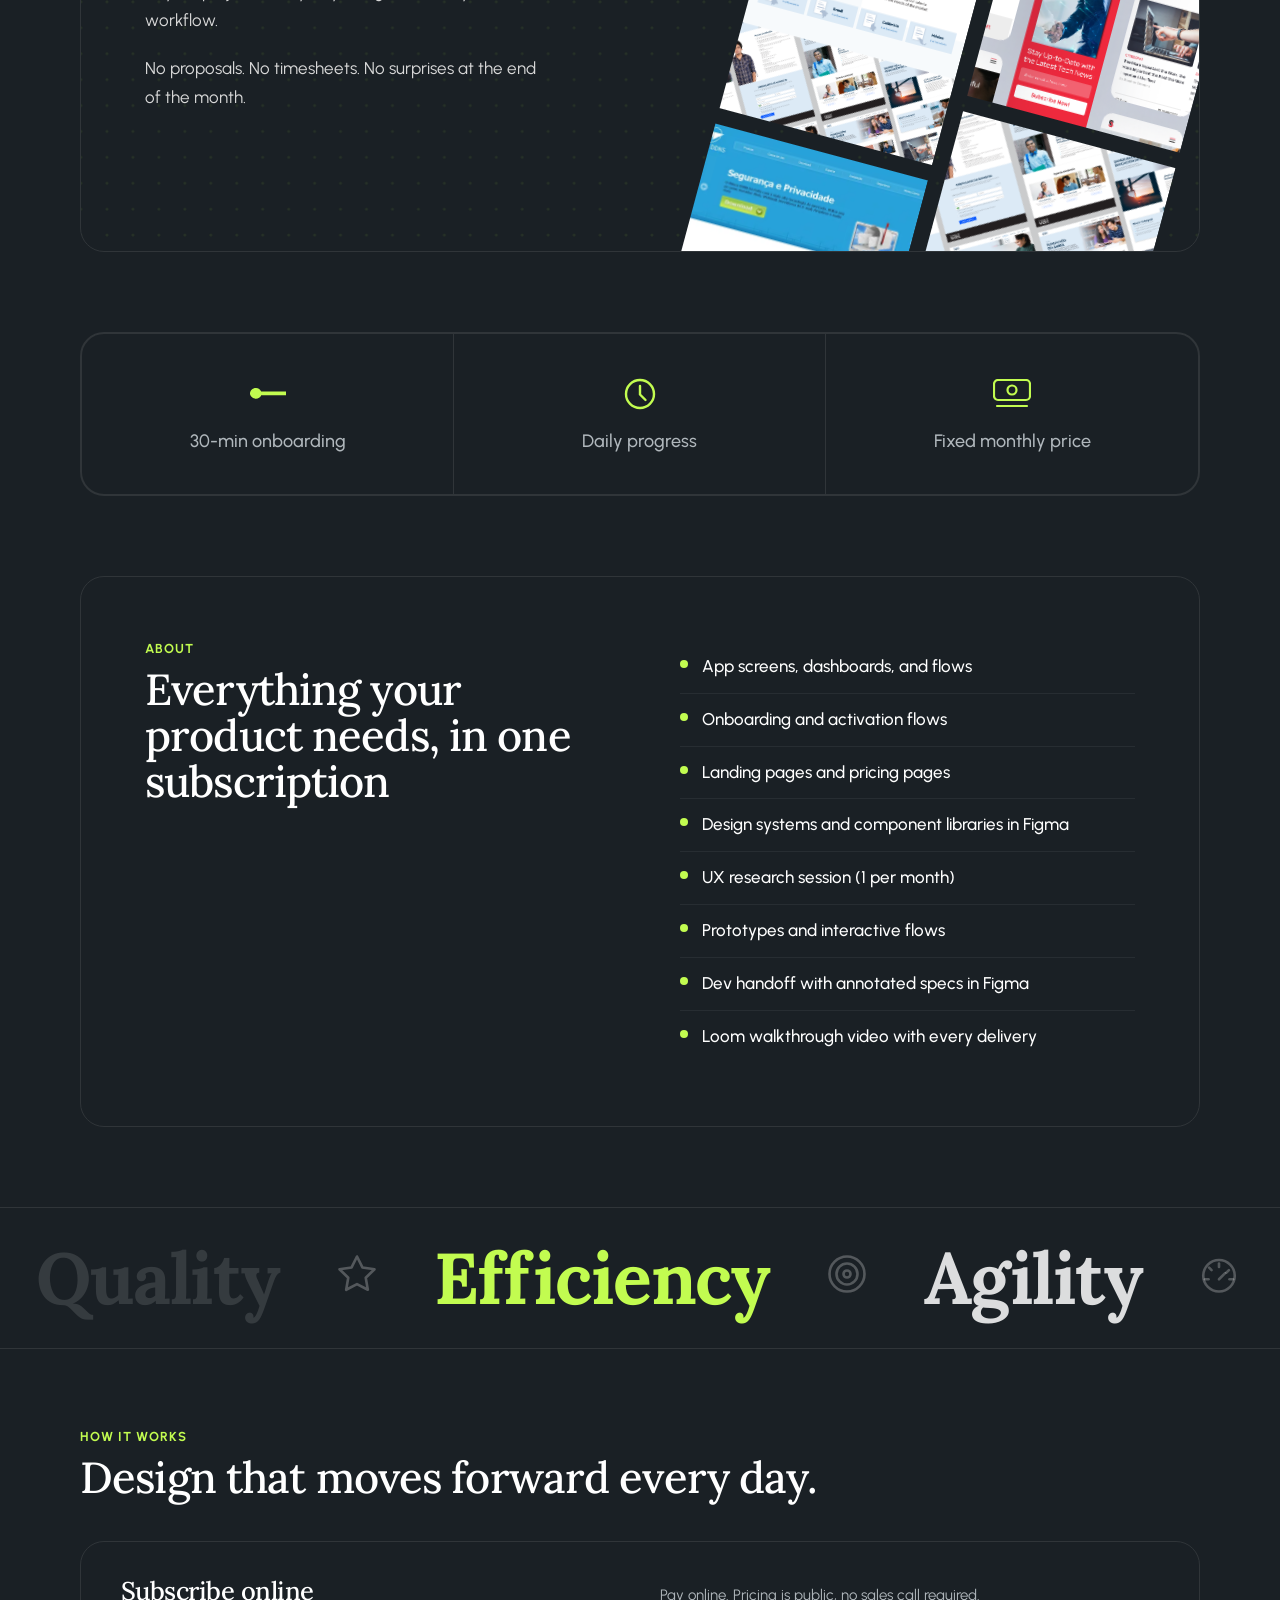
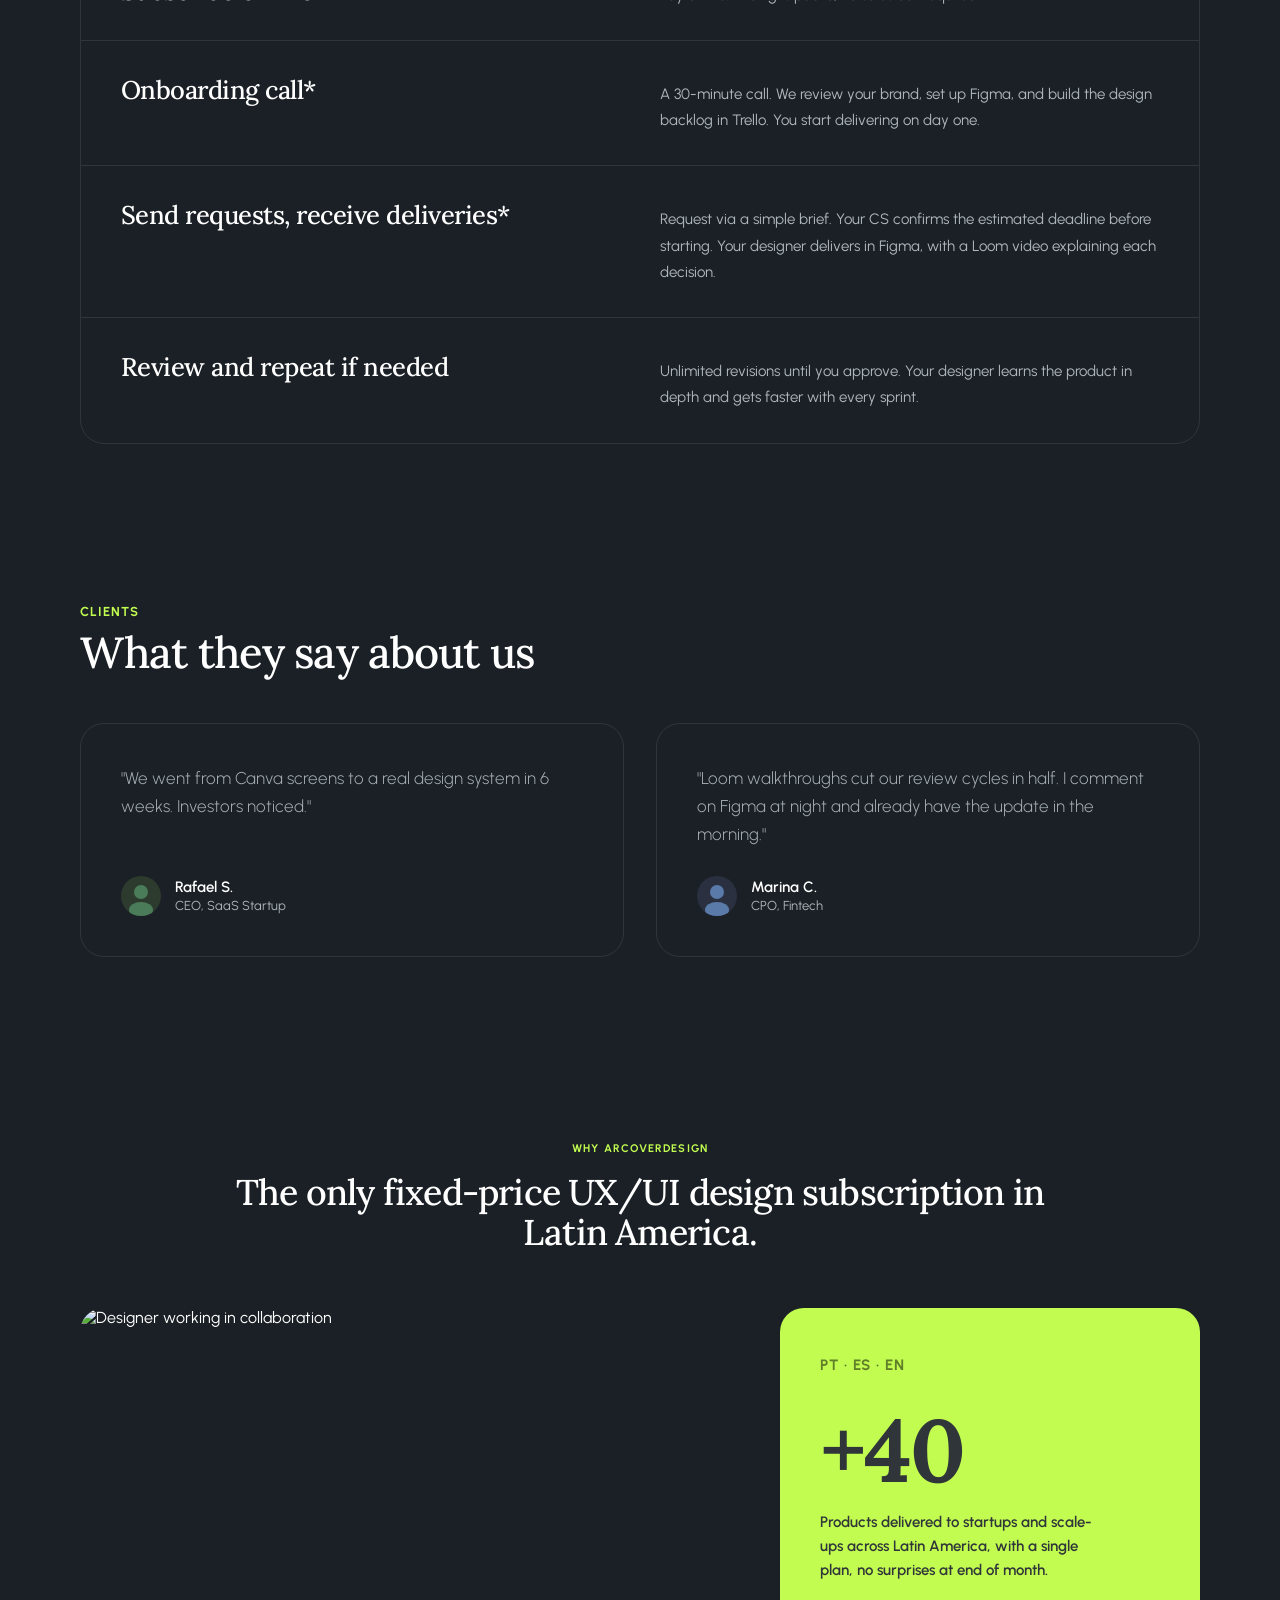
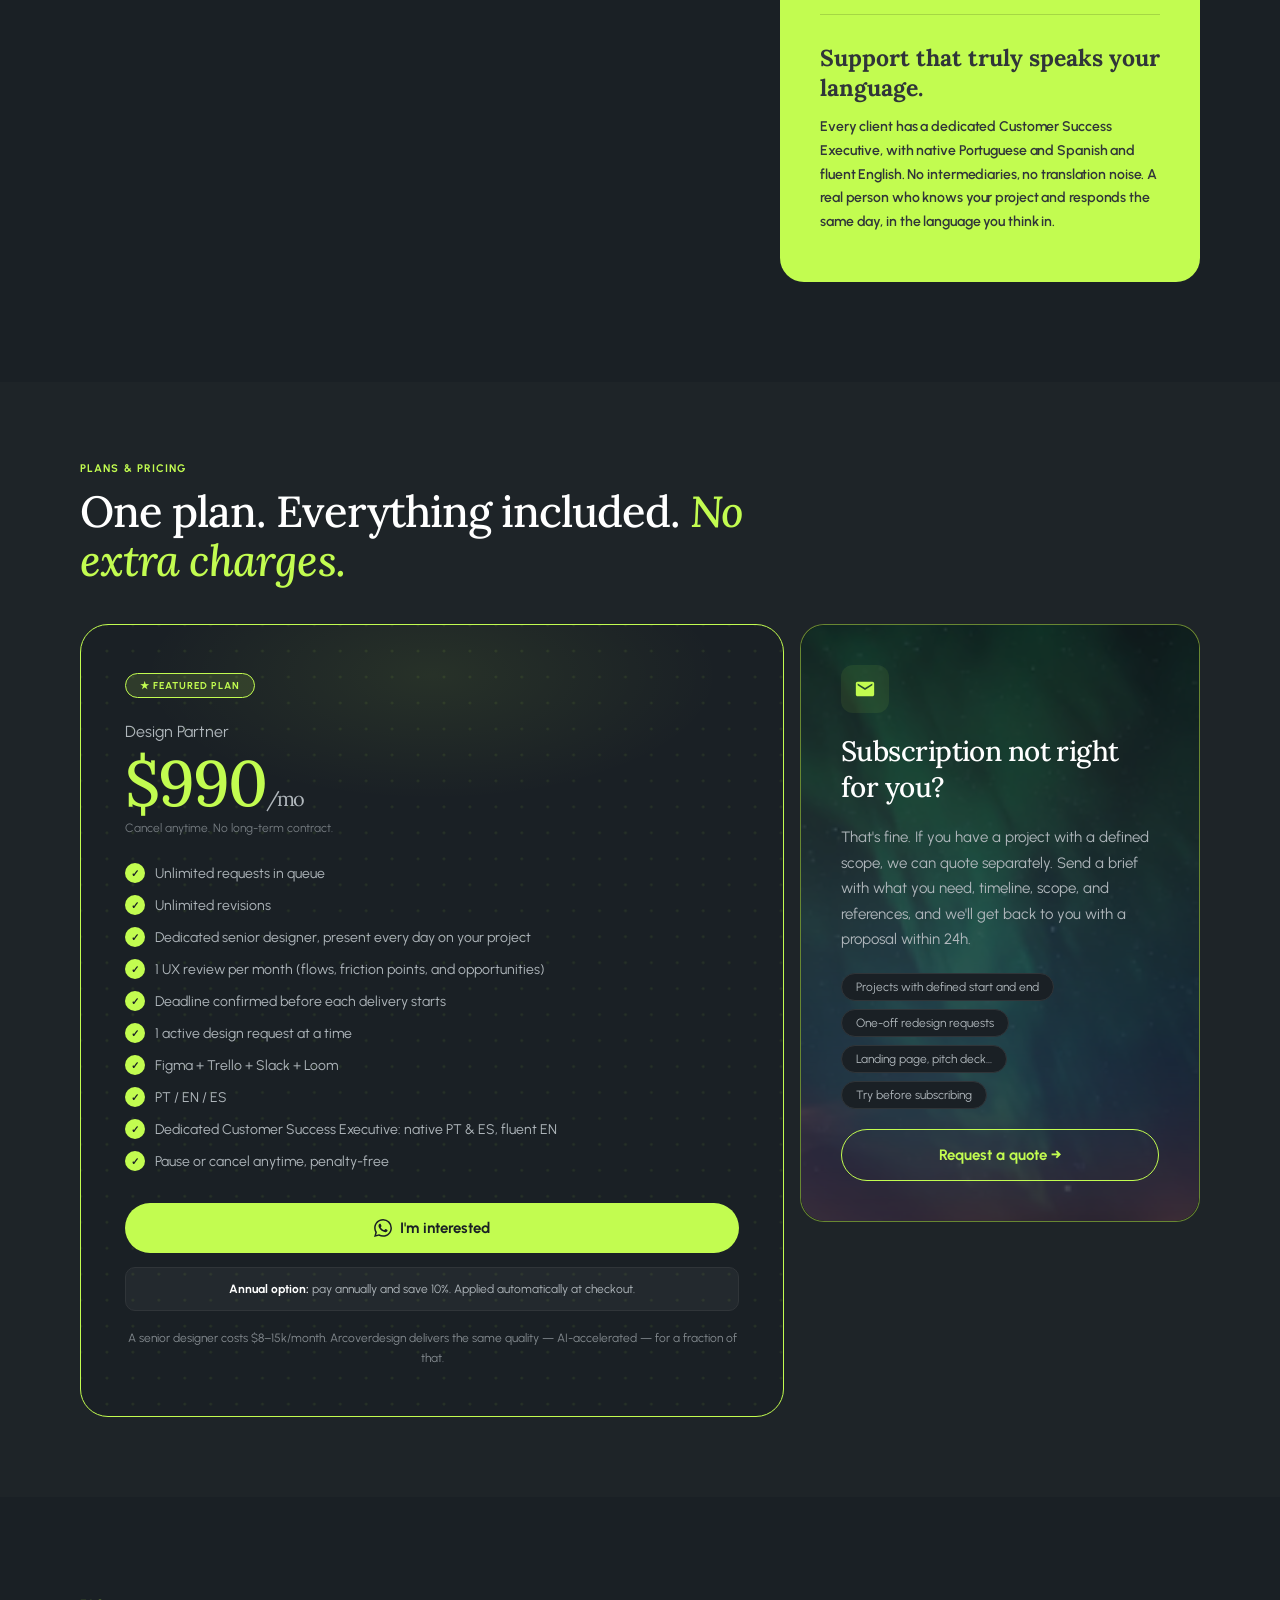
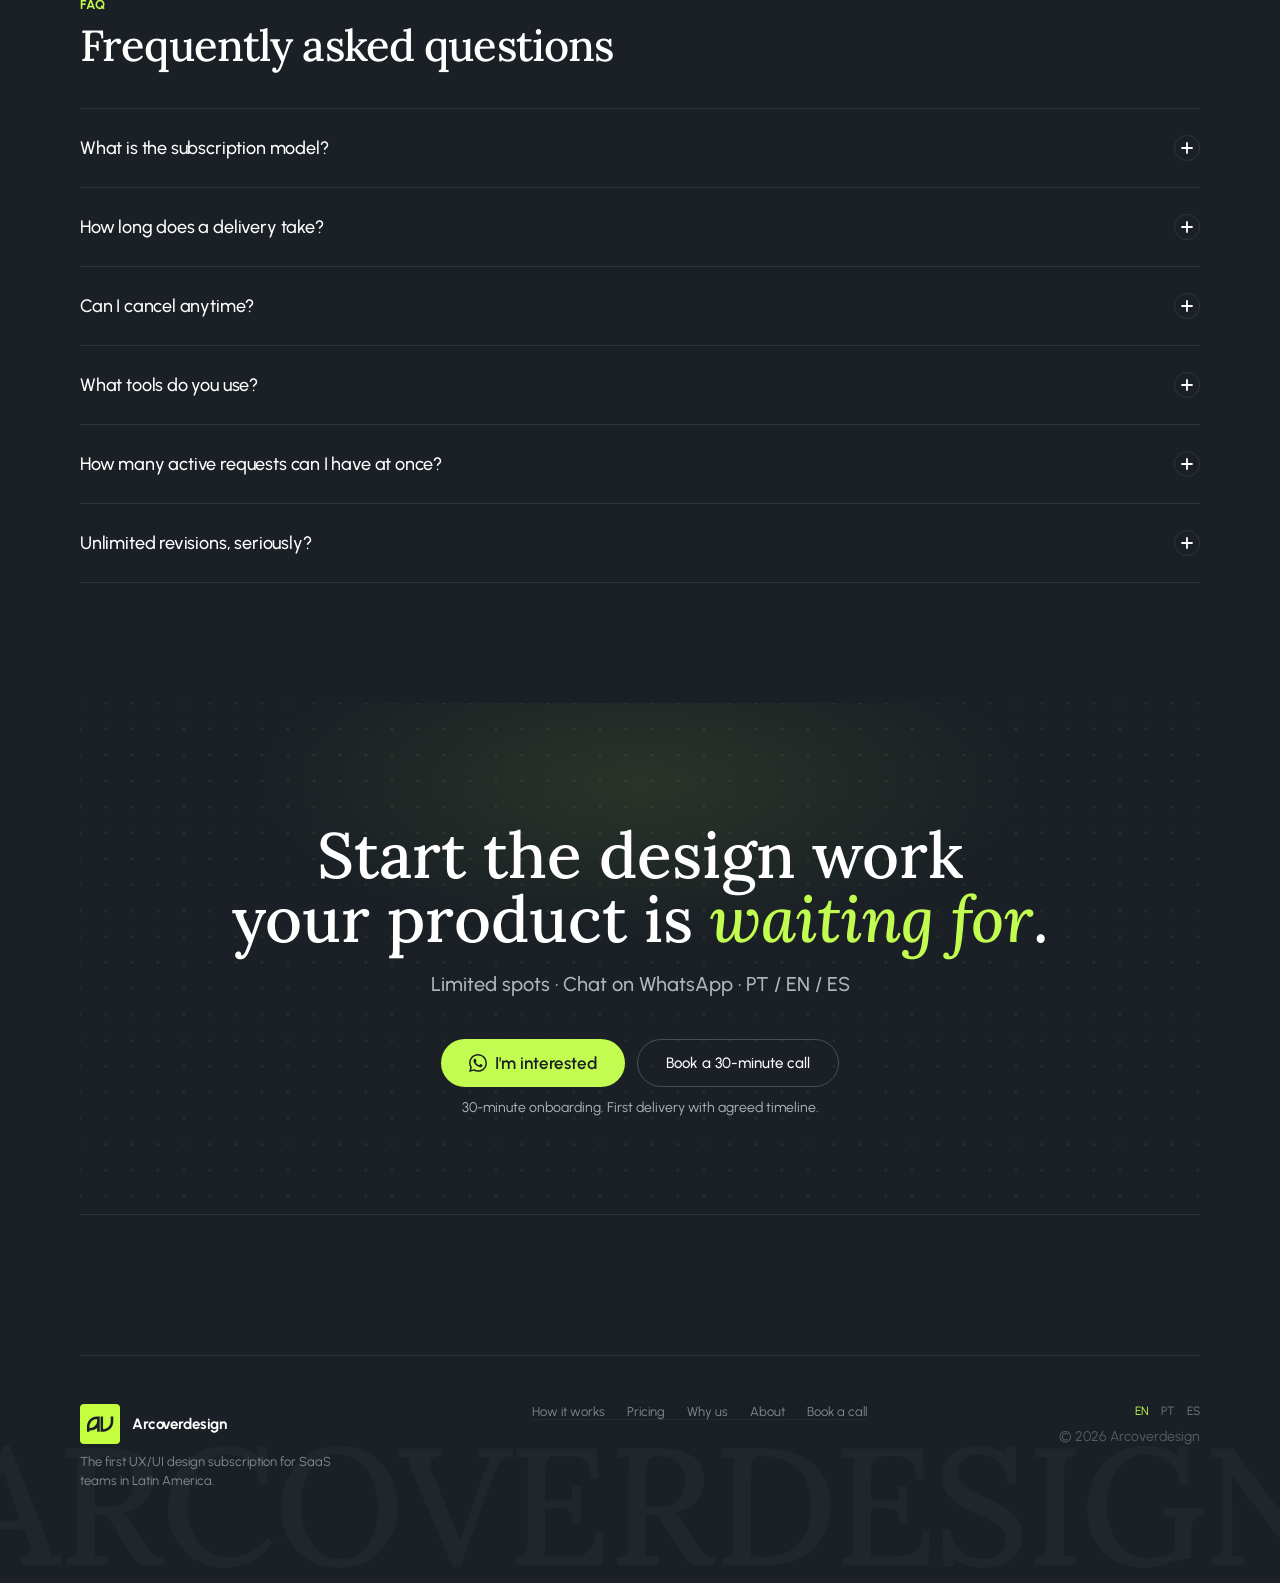
==== commit c68a2799: "Add Open Graph and Twitter Card meta tags" ====
--- a/index.html
+++ b/index.html
@@ -25,6 +25,20 @@
       window.__lang = lang;
     })();
   </script>
+  <!-- Open Graph / WhatsApp / LinkedIn preview -->
+  <meta property="og:type" content="website" />
+  <meta property="og:url" content="https://arcoverdesign.com/" />
+  <meta property="og:title" content="Arcoverdesign — Product Design by Subscription" />
+  <meta property="og:description" content="One senior designer dedicated to your product. Unlimited requests, 48h turnaround, fixed monthly price. Cancel anytime." />
+  <meta property="og:image" content="https://arcoverdesign.com/assets/og-image.png" />
+  <meta property="og:image:width" content="1200" />
+  <meta property="og:image:height" content="630" />
+  <!-- Twitter Card -->
+  <meta name="twitter:card" content="summary_large_image" />
+  <meta name="twitter:title" content="Arcoverdesign — Product Design by Subscription" />
+  <meta name="twitter:description" content="One senior designer dedicated to your product. Unlimited requests, 48h turnaround, fixed monthly price." />
+  <meta name="twitter:image" content="https://arcoverdesign.com/assets/og-image.png" />
+
   <link rel="icon" type="image/svg+xml" href="assets/logo.svg">
   <link rel="shortcut icon" href="assets/logo.svg">
   <!-- Calendly popup widget -->
